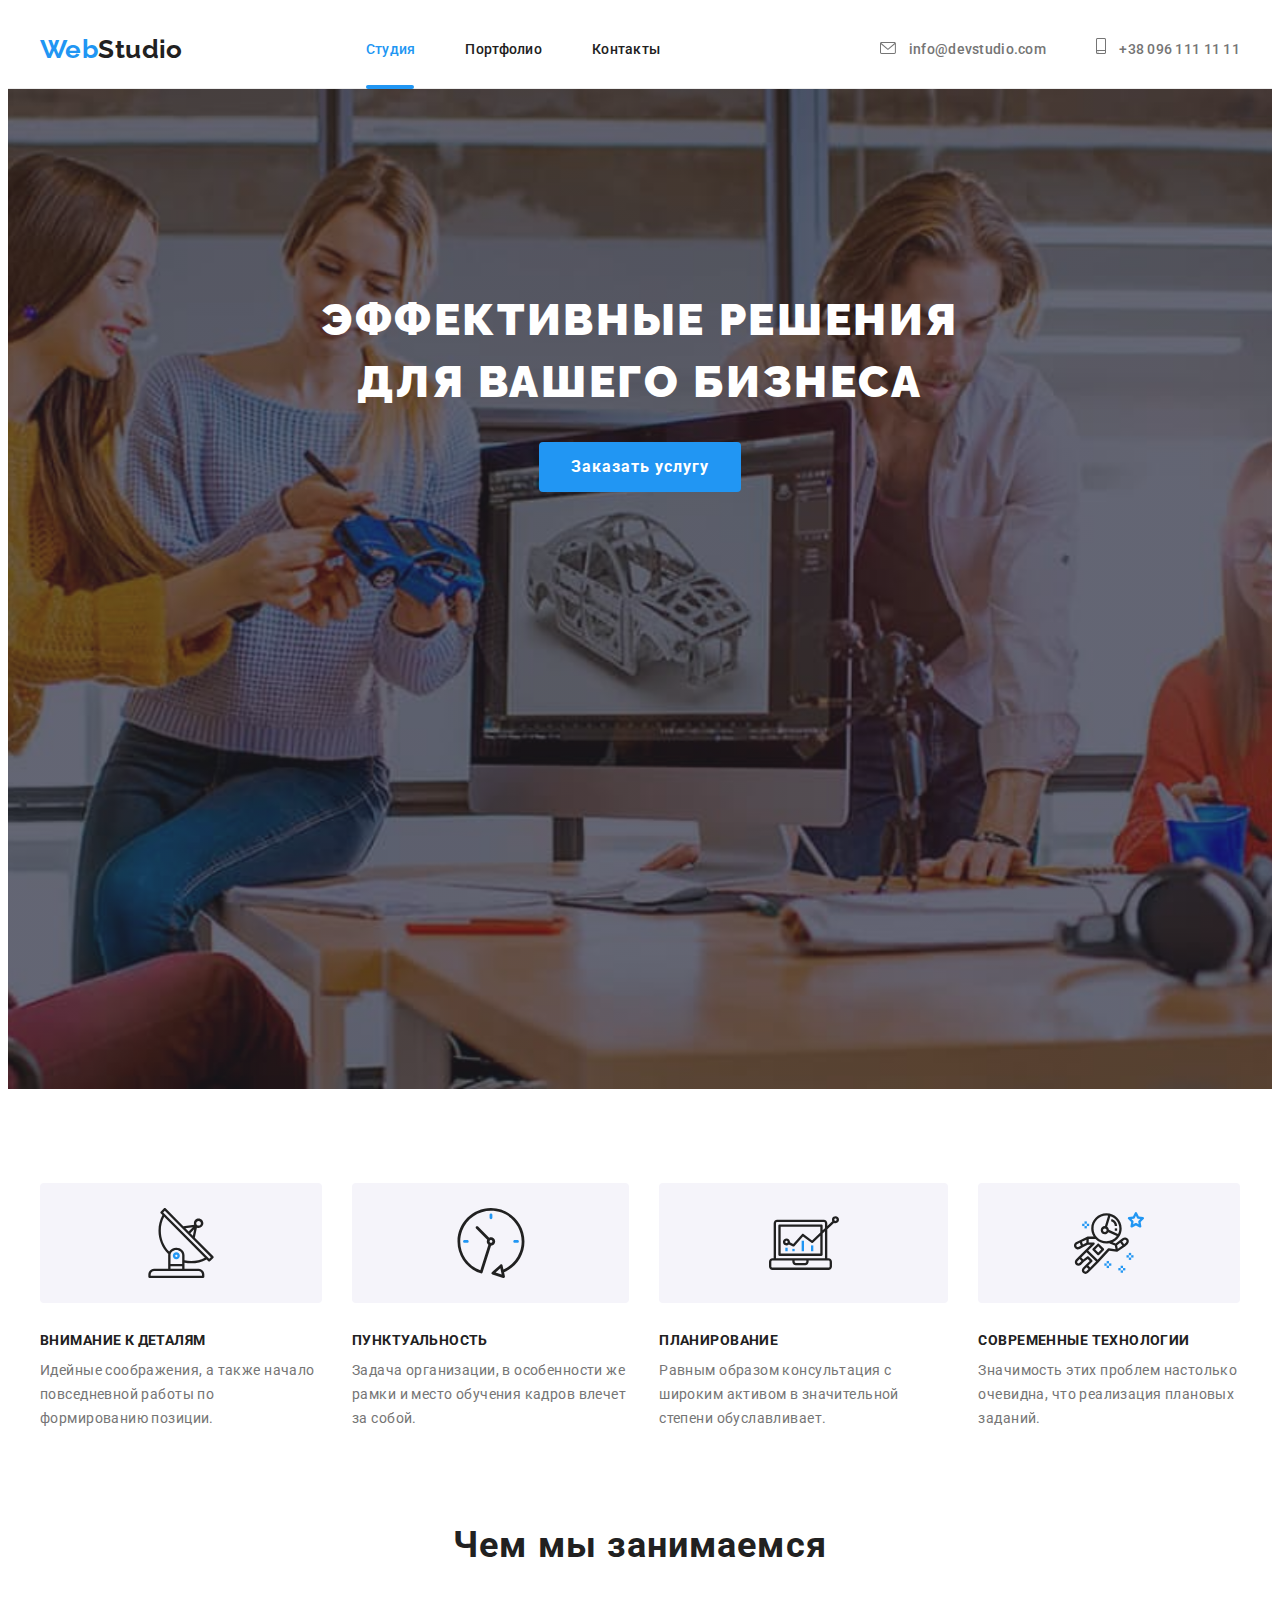
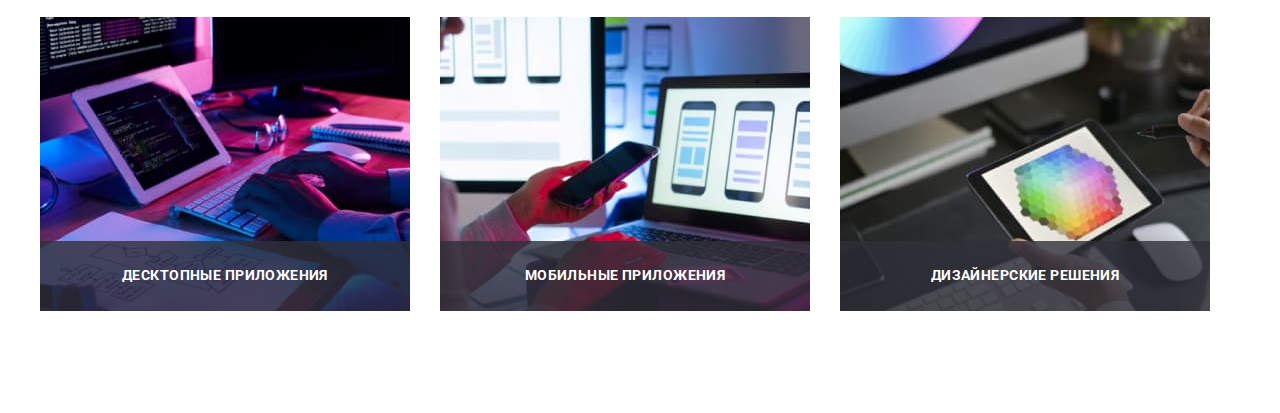
==== index.html @ 387ad1f0 "секция чем мы занимаемся" ====
<!DOCTYPE html>
<html lang="ru">
  <head>
    <meta charset="UTF-8" />
    <meta http-equiv="X-UA-Compatible" content="IE=edge" />
    <meta name="viewport" content="width=device-width, initial-scale=1.0" />
    <title>WebStudio|Веб-Студия</title>
    <link rel="preconnect" href="https://fonts.gstatic.com" />
    <link
      href="https://fonts.googleapis.com/css2?family=Raleway:wght@700&family=Roboto:wght@400;500;700;900&display=swap"
      rel="stylesheet"
    />
    <link
      rel="stylesheet"
      href="https://cdnjs.cloudflare.com/ajax/libs/modern-normalize/1.0.0/modern-normalize.min.css"
      integrity="sha512-ISS7cAi1PEhQ8jnbJpJZMd29NlhNj4AWYyLOSp2CE/CsHxTCu+r+t0D2yoJudVrd0/8fTVPUVDzY5Tvli75u/g=="
      crossorigin="anonymous"
    />
    <link rel="stylesheet" href="css/main.min.css" />
  </head>
  <body>
    <!--шапка страницы-->
    <header class="header-main">
      <!--меню навигации-->
      <div class="container header-main__container">
        <nav class="header-main__nav">
          <a class="logo" lang="en" href="index.html"
            ><span class="logo-web">Web</span>Studio</a
          >
          <ul class="website-nav-list header-main__nav-menu">
            <li class="website-nav-list__item">
              <a
                class="website-nav-list__link website-nav-list__link--current"
                href="index.html"
                >Студия</a
              >
            </li>
            <li class="website-nav-list__item">
              <a class="website-nav-list__link" href="portfolio.html"
                >Портфолио</a
              >
            </li>
            <li class="website-nav-list__item">
              <a class="website-nav-list__link" href="#address">Контакты</a>
            </li>
          </ul>
        </nav>
        <!-- Кнопка бургер -->
        <button
          type="button"
          class="header-main__mobile-menu-btn"
          data-menu-button
        >
          <svg width="40" height="40" class="header__mobile-menu-icon">
            <use href="./images/sprite.svg#icon-mobile-menu-icon"></use>
          </svg>
        </button>
        <ul class="contacts-nav-list">
          <li class="contacts-nav-list__item">
            <a class="contacts-nav-list__link" href="mailto:info@devstudio.com"
              ><svg class="contacts-nav-list__mail-icon" width="16" height="12">
                <use href="./images/sprite.svg#icon-mail"></use>
              </svg>
              info@devstudio.com</a
            >
          </li>
          <li class="contacts-nav-list__item">
            <a class="contacts-nav-list__link" href="tel:+380961111111">
              <svg class="contacts-nav-list__phone-icon" width="10" height="16">
                <use href="./images/sprite.svg#icon-smartphone"></use>
              </svg>
              +38 096 111 11 11</a
            >
          </li>
        </ul>
      </div>
      <!-- меню для мобилки -->
      <div class="mobile-menu" data-menu>
        <div class="container mobile-menu__container">
          <button class="mobile-menu__close-btn" data-menu-close>
            <svg class="" height="25" width="25">
              <use href="./images/sprite.svg#icon-close-black"></use>
            </svg>
          </button>
          <ul class="mobile-menu__nav">
            <li class="mobile-menu__nav-item">
              <a class="mobile-menu__nav-link" href="index.html">Студия</a>
            </li>
            <li class="mobile-menu__nav-item">
              <a class="mobile-menu__nav-link" href="portfolio.html"
                >Портфолио</a
              >
            </li>
            <li class="mobile-menu__nav-item">
              <a class="mobile-menu__nav-link" href="">Контакты</a>
            </li>
          </ul>
          <ul class="mobile-menu__contacts">
            <li class="mobile-menu__contacts-phone">
              <a
                class="mobile-menu__contacts-phone-link"
                href="tel:+380961111111"
              >
                +38 096 111 11 11</a
              >
            </li>
            <li class="mobile-menu__contacts-email">
              <a
                class="mobile-menu__contacts-email-link"
                href="mailto:info@devstudio.com"
              >
                info@devstudio.com</a
              >
            </li>
          </ul>
          <ul class="mobile-menu__network">
            <li class="mobile-menu__network-item">
              <a class="mobile-menu__network-link" href="">Instagram</a>
            </li>
            <li class="mobile-menu__network-item">
              <a class="mobile-menu__network-link" href="">Twitter</a>
            </li>
            <li class="mobile-menu__network-item">
              <a class="mobile-menu__network-link" href="">Facebook</a>
            </li>
            <li class="mobile-menu__network-item">
              <a class="mobile-menu__network-link" href="">LinkedIn</a>
            </li>
          </ul>
        </div>
      </div>
    </header>
    <!--Основной контент-->
    <main>
      <!--Контейнер для заказа-->
      <section class="section section-hero">
        <div class="container container-hero">
          <h1 class="section-hero__title">
            Эффективные решения для вашего бизнеса
          </h1>
          <button class="section-hero__button" type="button" data-modal-open>
            Заказать услугу
          </button>
        </div>
      </section>

      <!--Секция особенностей-->
      <section class="section">
        <div class="container">
          <ul class="feature-list">
            <li class="feature-list__item">
              <div class="feature-list__link">
                <svg class="feature-list__icon">
                  <use
                    class="feature-list__icon"
                    href="./images/sprite.svg#icon-antenna"
                  ></use>
                </svg>
              </div>
              <h3 class="feature-list__title">Внимание к деталям</h3>
              <p class="feature-list__text">
                Идейные соображения, а также начало повседневной работы по
                формированию позиции.
              </p>
            </li>
            <li class="feature-list__item">
              <div class="feature-list__link">
                <svg class="feature-list__icon">
                  <use
                    class="feature-list__icon"
                    href="./images/sprite.svg#icon-clock"
                  ></use>
                </svg>
              </div>
              <h3 class="feature-list__title">Пунктуальность</h3>
              <p class="feature-list__text">
                Задача организации, в особенности же рамки и место обучения
                кадров влечет за собой.
              </p>
            </li>
            <li class="feature-list__item">
              <div class="feature-list__link">
                <svg class="feature-list__icon">
                  <use
                    class="feature-list__icon"
                    href="./images/sprite.svg#icon-diagram"
                  ></use>
                </svg>
              </div>
              <h3 class="feature-list__title">Планирование</h3>
              <p class="feature-list__text">
                Равным образом консультация с широким активом в значительной
                степени обуславливает.
              </p>
            </li>
            <li class="feature-list__item">
              <div class="feature-list__link">
                <svg class="feature-list__icon">
                  <use
                    class="feature-list__icon"
                    href="./images/sprite.svg#icon-astronaut"
                  ></use>
                </svg>
              </div>
              <h3 class="feature-list__title">Современные технологии</h3>
              <p class="feature-list__text">
                Значимость этих проблем настолько очевидна, что реализация
                плановых заданий.
              </p>
            </li>
          </ul>
        </div>
      </section>
      <!--Секция чем мы занимаемся-->
      <section class="section we-make">
        <div class="container">
          <h2 class="we-make__title">Чем мы занимаемся</h2>
          <ul class="we-make__list">
            <li class="we-make__item">
              <picture>
                <source
                  srcset="
                    ./images/desktop/box.jpg    1x,
                    ./images/desktop/box@2x.jpg 2x
                  "
                  media="(min-width: 1200px)"
                />
                <source
                  srcset="
                    ./images/desktop/box.webp    1x,
                    ./images/desktop/box@2x.webp 2x
                  "
                  media="(min-width: 1200px)"
                />
                <img src="#" alt="фото верстка сайта" />
              </picture>
              <p class="we-make__text">Десктопные приложения</p>
            </li>
            <li class="we-make__item">
              <picture>
                <source
                  srcset="
                    ./images/desktop/box2.jpg    1x,
                    ./images/desktop/box2@2x.jpg 2x
                  "
                  media="(min-width: 1200px)"
                />
                <source
                  srcset="
                    ./images/desktop/box2.webp    1x,
                    ./images/desktop/box2@2x.webp 2x
                  "
                  media="(min-width: 1200px)"
                />
                <img src="#" alt="фото стилизация сайта" />
              </picture>
              <p class="we-make__text">Мобильные приложения</p>
            </li>
            <li class="we-make__item">
              <picture>
                <source
                  srcset="
                    ./images/desktop/box3.jpg    1x,
                    ./images/desktop/box3@2x.jpg 2x
                  "
                  media="(min-width: 1200px)"
                />
                <source
                  srcset="
                    ./images/desktop/box3.webp    1x,
                    ./images/desktop/box3@2x.webp 2x
                  "
                  media="(min-width: 1200px)"
                />
                <img src="#" alt="фото палитра цвета" />
              </picture>
              <p class="we-make__text">Дизайнерские решения</p>
            </li>
          </ul>
        </div>
      </section>
      <!--Наша команда-->
      <!-- <section class="section section-team">
        <div class="container">
          <h2 class="section-team__title">Наша команда</h2>
          <ul class="section-team__list">
            <li class="section-team__item">
              <img
                src="./images/img.jpg"
                alt="фото мужчины в очках"
                width="270"
              />
              <div class="section-team-card">
                <h3 class="section-team-card__title">Игорь Демьяненко</h3>
                <p class="section-team-card__profession" lang="en">
                  Product Designer
                </p>
                <ul class="section-team-card__social--list">
                  <li class="section-team-card__item">
                    <a href="" class="section-team-card__link">
                      <svg class="section-team-card__icon">
                        <use href="./images/sprite.svg#icon-instagram"></use>
                      </svg>
                    </a>
                  </li>
                  <li class="section-team-card__item">
                    <a href="" class="section-team-card__link">
                      <svg class="section-team-card__icon">
                        <use href="./images/sprite.svg#icon-twitter"></use>
                      </svg>
                    </a>
                  </li>
                  <li class="section-team-card__item">
                    <a href="" class="section-team-card__link">
                      <svg class="section-team-card__icon">
                        <use href="./images/sprite.svg#icon-facebook"></use>
                      </svg>
                    </a>
                  </li>
                  <li class="section-team-card__item">
                    <a href="" class="section-team-card__link">
                      <svg class="section-team-card__icon">
                        <use href="./images/sprite.svg#icon-linkedin"></use>
                      </svg>
                    </a>
                  </li>
                </ul>
              </div>
            </li>
            <li class="section-team__item">
              <img
                src="./images/img2.jpg"
                alt="фото женщины в очках"
                width="270"
              />
              <div class="section-team-card">
                <h3 class="section-team-card__title">Ольга Репина</h3>
                <p class="section-team-card__profession" lang="en">
                  Frontend Developer
                </p>
                <ul class="section-team-card__social--list">
                  <li class="section-team-card__item">
                    <a href="" class="section-team-card__link">
                      <svg class="section-team-card__icon">
                        <use href="./images/sprite.svg#icon-instagram"></use>
                      </svg>
                    </a>
                  </li>
                  <li class="section-team-card__item">
                    <a href="" class="section-team-card__link">
                      <svg class="section-team-card__icon">
                        <use href="./images/sprite.svg#icon-twitter"></use>
                      </svg>
                    </a>
                  </li>
                  <li class="section-team-card__item">
                    <a href="" class="section-team-card__link">
                      <svg class="section-team-card__icon">
                        <use href="./images/sprite.svg#icon-facebook"></use>
                      </svg>
                    </a>
                  </li>
                  <li class="section-team-card__item">
                    <a href="" class="section-team-card__link">
                      <svg class="section-team-card__icon">
                        <use href="./images/sprite.svg#icon-linkedin"></use>
                      </svg>
                    </a>
                  </li>
                </ul>
              </div>
            </li>
            <li class="section-team__item">
              <img src="./images/img3.jpg" alt="фото мужчины" width="270" />
              <div class="section-team-card">
                <h3 class="section-team-card__title">Николай Тарасов</h3>
                <p class="section-team-card__profession" lang="en">Marketing</p>
                <ul class="section-team-card__social--list">
                  <li class="section-team-card__item">
                    <a href="" class="section-team-card__link">
                      <svg class="section-team-card__icon">
                        <use href="./images/sprite.svg#icon-instagram"></use>
                      </svg>
                    </a>
                  </li>
                  <li class="section-team-card__item">
                    <a href="" class="section-team-card__link">
                      <svg class="section-team-card__icon">
                        <use href="./images/sprite.svg#icon-twitter"></use>
                      </svg>
                    </a>
                  </li>
                  <li class="section-team-card__item">
                    <a href="" class="section-team-card__link">
                      <svg class="section-team-card__icon">
                        <use href="./images/sprite.svg#icon-facebook"></use>
                      </svg>
                    </a>
                  </li>
                  <li class="section-team-card__item">
                    <a href="" class="section-team-card__link">
                      <svg class="section-team-card__icon">
                        <use href="./images/sprite.svg#icon-linkedin"></use>
                      </svg>
                    </a>
                  </li>
                </ul>
              </div>
            </li>
            <li class="section-team__item">
              <img
                src="./images/img4.jpg"
                alt="фото мужчина в очках"
                width="270"
              />
              <div class="section-team-card">
                <h3 class="section-team-card__title">Михаил Ермаков</h3>
                <p class="section-team-card__profession" lang="en">
                  UI Designer
                </p>
                <ul class="section-team-card__social--list">
                  <li class="section-team-card__item">
                    <a href="" class="section-team-card__link">
                      <svg class="section-team-card__icon">
                        <use href="./images/sprite.svg#icon-instagram"></use>
                      </svg>
                    </a>
                  </li>
                  <li class="section-team-card__item">
                    <a href="" class="section-team-card__link">
                      <svg class="section-team-card__icon">
                        <use href="./images/sprite.svg#icon-twitter"></use>
                      </svg>
                    </a>
                  </li>
                  <li class="section-team-card__item">
                    <a href="" class="section-team-card__link">
                      <svg class="section-team-card__icon">
                        <use href="./images/sprite.svg#icon-facebook"></use>
                      </svg>
                    </a>
                  </li>
                  <li class="section-team-card__item">
                    <a href="" class="section-team-card__link">
                      <svg class="section-team-card__icon">
                        <use href="./images/sprite.svg#icon-linkedin"></use>
                      </svg>
                    </a>
                  </li>
                </ul>
              </div>
            </li>
          </ul>
        </div>
      </section> -->
      <!--Постоянные-клиенты -->
      <!-- <section class="section section-client">
        <h2 class="section-client__title">Постоянные клиенты</h2>
        <ul class="section-client__list">
          <li class="section-client__company--item">
            <a href="" class="section-client__company--icon">
              <svg width="40" height="46">
                <use href="./images/sprite.svg#icon-company-yaco"></use>
              </svg>
            </a>
          </li>
          <li class="section-client__company--item">
            <a href="" class="section-client__company--icon">
              <svg width="40" height="52">
                <use href="./images/sprite.svg#icon-company-tagline-here"></use>
              </svg>
            </a>
          </li>
          <li class="section-client__company--item">
            <a href="" class="section-client__company--icon">
              <svg width="42" height="44">
                <use href="./images/sprite.svg#icon-company-company"></use>
              </svg>
            </a>
          </li>
          <li class="section-client__company--item">
            <a href="" class="section-client__company--icon">
              <svg width="84" height="40">
                <use
                  href="./images/sprite.svg#icon-company-foster-peters"
                ></use>
              </svg>
            </a>
          </li>
          <li class="section-client__company--item">
            <a href="" class="section-client__company--icon">
              <svg width="62" height="46">
                <use href="./images/sprite.svg#icon-company-brand"></use>
              </svg>
            </a>
          </li>
          <li class="section-client__company--item">
            <a href="" class="section-client__company--icon">
              <svg width="94" height="44">
                <use href="./images/sprite.svg#icon-company-tag-line"></use>
              </svg>
            </a>
          </li>
        </ul>
      </section> -->
    </main>
    <!--подвал страницы-->
    <!-- <footer class="footer">
      <div class="container footer-container"> -->
    <!-- Адрес и контакты -->
    <!-- <address class="footer-address" id="address">
          <a class="logo-white" lang="en" href="index.html"
            ><span class="logo-web">Web</span>Studio</a
          >
          <a
            class="footer-address__location"
            href="https://goo.gl/maps/ibRqbfUvFssrjPC37"
            target="_blank"
            rel="noreferrer noopener"
            >г. Киев, пр-т Леси Украинки, 26</a
          >
          <a class="footer-address__link" href="mailto:info@example.com"
            >info@example.com</a
          >
          <a class="footer-address__link" href="tel:+380991111111"
            >+38 099 111 11 11</a
          >
        </address>
        <div class="footer-social-container">
          <p class="footer-social-container__title">присоединяйтесь</p>
          <ul class="footer-social-container__list">
            <li class="footer-social-container__item">
              <a href="" class="footer-social-container__link">
                <svg class="footer-social-container__icon">
                  <use href="./images/sprite.svg#icon-instagram"></use>
                </svg>
              </a>
            </li>
            <li class="footer-social-container__item">
              <a href="" class="footer-social-container__link">
                <svg class="footer-social-container__icon">
                  <use href="./images/sprite.svg#icon-twitter"></use>
                </svg>
              </a>
            </li>
            <li class="footer-social-container__item">
              <a href="" class="footer-social-container__link">
                <svg class="footer-social-container__icon">
                  <use href="./images/sprite.svg#icon-facebook"></use>
                </svg>
              </a>
            </li>
            <li class="footer-social-container__item">
              <a href="" class="footer-social-container__link">
                <svg class="footer-social-container__icon">
                  <use href="./images/sprite.svg#icon-linkedin"></use>
                </svg>
              </a>
            </li>
          </ul>
        </div>
        <div class="footer-subscribe-container">
          <p class="footer-subscribe-container__title">
            Подпишитесь на рассылку
          </p>
          <div class="footer-subscribe-container__form--container">
            <form class="footer-subscribe-container__form">
              <input
                class="footer-subscribe-container__input"
                type="email"
                name="email"
                id="email"
                placeholder="E-mail"
              />
              <button
                class="footer-subscribe-container__button--subscribe"
                type="submit"
              >
                Подписаться<svg
                  class="footer-subscribe-container__icon--send"
                  width="24"
                  height="24"
                >
                  <use href="./images/sprite.svg#icon-send"></use>
                </svg>
              </button>
            </form>
          </div>
        </div>
      </div>
    </footer> -->
    <!-- ===============МОДАЛЬНОЕ ОКНО=============== -->
    <div class="backdrop is-hidden" data-modal>
      <div class="modal">
        <button class="modal__close--button" type="button" data-modal-close>
          <svg class="modal__icon--close">
            <use href="./images/sprite.svg#icon-close"></use>
          </svg>
        </button>
        <form action="#" class="modal__form">
          <p class="modal__head">Оставьте свои данные, мы вам перезвоним</p>
          <label class="modal__field"
            >Имя
            <span class="modal__wrapper">
              <input
                class="modal__input"
                type="text"
                name="name"
                minlength="2"
                title="Введите свое имя"
                required
              />
              <svg class="modal__icon" width="18" height="18">
                <use href="./images/sprite.svg#icon-person"></use>
              </svg>
            </span>
          </label>
          <label class="modal__field"
            >Телефон
            <span class="modal__wrapper">
              <input
                class="modal__input"
                type="tel"
                name="phone"
                minlength="9"
                title="Введите номер телефон в фортате +380111222333"
                required
              />
              <svg class="modal__icon" width="18" height="18">
                <use href="./images/sprite.svg#icon-phone"></use>
              </svg>
            </span>
          </label>
          <label class="modal__field"
            >Почта
            <span class="modal__wrapper">
              <input
                class="modal__input"
                type="email"
                name="email"
                title="Введите почтовый ящик"
                required
              />
              <svg class="modal__icon" width="18" height="18">
                <use href="./images/sprite.svg#icon-email"></use>
              </svg>
            </span>
          </label>
          <label class="modal__field"
            >Комментарий
            <textarea
              class="modal__comments"
              name="comments"
              placeholder="Введите текст"
              title="Тут можно ввести свой комментарий"
            ></textarea>
          </label>
          <input
            class="modal__checkbox visually-hidden {"
            type="checkbox"
            name="checkbox-policy"
            id="checkbox-policy"
            required
          />
          <label class="modal__checkbox--policy" for="checkbox-policy"
            >Соглашаюсь с рассылкой и принимаю
            <a class="modal__link" href="#">Условия договора</a>
          </label>
          <button class="modal__submit--button" type="submit">Отправить</button>
        </form>
      </div>
    </div>
    <script src="./js/modal.js"></script>
  </body>
</html>
---- css/main.min.css ----
:root{--title-text-color: #212121;--title-text-color-secondary: #ffffff;--primary-text-color: #757575;--accent-text-color: #2196f3;--icon-color: #afb1b8}h1,h2,h3,h4,h5,h6,p,ul{margin-top:0;margin-bottom:0;padding-left:0}ul{list-style:none}a{text-decoration:none;transition-property:color;transition-duration:250ms;transition-timing-function:cubic-bezier(0.4, 0, 0.2, 1)}a:focus,a:hover{color:var(--accent-color)}img{display:block;max-width:100%}address{font-style:normal}body{background-color:#ffffff;color:var(--primary-text-color);font-family:'Roboto', sans-serif;font-family:'Raleway', sans-serif;letter-spacing:0.03em;font-size:14px;line-height:1.7}.section{padding-top:60px;padding-bottom:60px}@media screen and (min-width: 1200px){.section{padding-top:94px;padding-bottom:94px}}.visually-hidden{position:absolute !important;clip:rect(1px 1px 1px 1px);clip:rect(1px, 1px, 1px, 1px);padding:0 !important;border:0 !important;height:1px !important;width:1px !important;overflow:hidden}.container{padding-left:15px;padding-right:15px}@media screen and (min-width: 480px){.container{width:480px;margin:auto}}@media screen and (min-width: 768px){.container{width:768px}}@media screen and (min-width: 1200px){.container{width:1200px}}.header-main{color:var(--title-text-color-secondary);border-bottom:1px solid #ececec}@media screen and (max-width: 767px){.header-main{padding-top:16px;padding-bottom:16px}.header-main__mobile-menu-btn{background-color:transparent;border:none;padding:0;line-height:0;transition-property:fill;transition-duration:250ms;transition-timing-function:cubic-bezier(0.4, 0, 0.2, 1)}.header-main__mobile-menu-btn:hover,.header-main__mobile-menu-btn:focus{fill:var(--accent-text-color)}.header-main__container{display:flex;align-items:center;justify-content:space-between}}@media screen and (min-width: 768px){.header-main{height:80px}.header-main__nav{display:flex;align-items:center;padding-top:26px;padding-bottom:26px;margin-right:84px}.header-main__nav-menu{margin-left:88px}.header-main__mobile-menu-btn{display:none}.header-main__container{display:flex;align-items:center;justify-content:space-between}}@media screen and (min-width: 1200px){.header-main{display:flex;height:80px;background-color:var(--title-text-color-secondary);border-bottom:1px solid #ececec}.header-main__nav{display:flex;align-items:center}.header-main__nav-menu{margin-left:93px}.header-main__mobile-menu-btn{display:none}.header-main_container{display:flex;align-items:center;justify-content:space-between}}.website-nav-list{display:flex;align-items:center}@media screen and (max-width: 767px){.website-nav-list{display:none}}.website-nav-list__item:not(:last-child){margin-right:50px}.website-nav-list__link{font-family:'Roboto', sans-serif;font-weight:500;font-size:14px;line-height:1.14;letter-spacing:0.02em;color:var(--title-text-color);position:relative;padding-top:32px;padding-bottom:32px;transition:color 250ms cubic-bezier(0.4, 0, 0.2, 1)}.website-nav-list__link:hover,.website-nav-list__link:focus{color:var(--accent-text-color)}.website-nav-list__link--current{font-family:'Roboto', sans-serif;font-weight:500;font-size:14px;line-height:1.14;letter-spacing:0.02em;color:var(--accent-text-color);position:relative;padding-top:32px;padding-bottom:32px}.website-nav-list__link--current::after{content:'';display:block;position:absolute;bottom:0;left:0;background-color:var(--accent-text-color);width:48px;height:4px;border:0;border-radius:2px}.website-nav-list__portfolio--link--current{font-family:'Roboto', sans-serif;font-weight:500;font-size:14px;line-height:1.14;letter-spacing:0.02em;color:var(--accent-text-color);position:relative;padding-top:32px;padding-bottom:32px}.website-nav-list__portfolio--link--current::after{content:'';display:block;position:absolute;bottom:0;left:0;background-color:var(--accent-text-color);width:78px;height:4px;border:0;border-radius:2px}.logo{color:var(--title-text-color);font-family:'Raleway', sans-serif;font-weight:700;font-size:24px;line-height:1.17;transition:color 250ms cubic-bezier(0.4, 0, 0.2, 1)}.logo:hover,.logo:focus{color:var(--accent-text-color)}.logo-web{color:var(--accent-text-color)}@media screen and (min-width: 1200px){.logo-web{color:var(--accent-text-color)}.logo{color:var(--title-text-color);font-family:'Raleway', sans-serif;font-weight:700;font-size:26px;line-height:1.19;margin-right:90px;transition:color 250ms cubic-bezier(0.4, 0, 0.2, 1)}.logo:hover,.logo:focus{color:var(--accent-text-color)}}.backdrop{position:fixed;top:0;left:0;width:100%;height:100%;background-color:rgba(0,0,0,0.2);z-index:100;transition:opacity 250ms cubic-bezier(0.4, 0, 0.2, 1),visibility 250ms cubic-bezier(0.4, 0, 0.2, 1)}.is-hidden{opacity:0;visibility:hidden;pointer-events:none}@media screen and (max-width: 767px){.contacts-nav-list{display:none}}@media screen and (min-width: 768px) and (max-width: 1199px){.contacts-nav-list{display:block;align-items:center}.contacts-nav-list__item:not(:last-child){margin-bottom:10px}.contacts-nav-list__link{font-family:'Roboto', sans-serif;font-weight:500;font-size:12px;letter-spacing:0.02em;color:var(--primary-text-color)}.contacts-nav-list__mail-icon{width:14px;height:10px;margin-right:8px}.contacts-nav-list__link:hover .contacts-nav-list__mail-icon,.contacts-nav-list__link:focus .contacts-nav-list__mail-icon{fill:var(--accent-color)}.contacts-nav-list__phone-icon{width:10px;height:14px;margin-right:8px}.contacts-nav-list__link:hover .contacts-nav-list__phone-icon,.contacts-nav-list__link:focus .contacts-nav-list__phone-icon{fill:var(--accent-color)}}@media screen and (min-width: 1200px){.contacts-nav-list{display:flex;align-items:center}.contacts-nav-list__item:last-child{margin-left:50px}.contacts-nav-list__link{font-family:'Roboto', sans-serif;font-weight:500;font-size:14px;line-height:1.14;letter-spacing:0.02em;color:var(--primary-text-color);transition:color 250ms cubic-bezier(0.4, 0, 0.2, 1)}.contacts-nav-list__link:hover,.contacts-nav-list__link:focus{color:var(--accent-text-color)}.contacts-nav-list__mail-icon{margin-right:10px;fill:currentColor;transition:fill 250ms cubic-bezier(0.4, 0, 0.2, 1)}.contacts-nav-list__mail-icon:hover,.contacts-nav-list__mail-icon:focus{fill:var(--accent-text-color)}.contacts-nav-list__phone-icon{margin-right:10px;fill:currentColor;transition:fill 250ms cubic-bezier(0.4, 0, 0.2, 1)}.contacts-nav-list__phone-icon:hover,.contacts-nav-list__phone-icon:focus{fill:var(--accent-text-color)}}.feature-list{font-size:14px;line-height:1.71}@media screen and (max-width: 767px){.feature-list__item:not(:last-child){margin-bottom:30px}.feature-list__title{text-align:center}}@media screen and (min-width: 768px) and (max-width: 1199px){.feature-list{display:flex;flex-wrap:wrap}.feature-list__item{margin-right:30px;margin-bottom:30px;max-width:354px}.feature-list__item:nth-child(2n){margin-right:0}.feature-list__item:nth-last-child(-n+2){margin-bottom:0}}@media screen and (min-width: 1200px){.feature-list{display:flex}.feature-list__item:not(:last-child){margin-right:30px}}.feature-list__title{font-family:'Roboto', sans-serif;font-weight:700;font-size:14px;line-height:1.14;letter-spacing:0.03em;text-transform:uppercase;color:var(--title-text-color);margin-top:0;margin-bottom:10px}.feature-list__text{font-family:'Roboto', sans-serif;font-weight:400;font-size:14px;line-height:1.71;letter-spacing:0.03em;color:var(--primary-text-color)}.feature-list__link{display:flex;align-items:center;justify-content:center;width:100%;height:120px;background:#f5f4fa;border-radius:4px;margin-bottom:30px}.feature-list__icon{width:70px;height:70px}.footer-address__location{font-family:'Roboto', sans-serif;font-weight:400;font-size:14px;line-height:1.71;letter-spacing:0.03em;color:var(--title-text-color-secondary);transition:color 250ms cubic-bezier(0.4, 0, 0.2, 1)}.footer-address__location:hover,.footer-address__location:focus{color:var(--accent-text-color)}.footer-address__link{font-family:'Roboto', sans-serif;font-weight:400;font-size:14px;line-height:1.71;letter-spacing:0.03em;color:rgba(255,255,255,0.6);display:block;margin-top:9px;margin-bottom:0px;transition:color 250ms cubic-bezier(0.4, 0, 0.2, 1)}.footer-address__link:hover,.footer-address__link:focus{color:var(--accent-text-color)}.logo-white{font-family:'Raleway', sans-serif;font-weight:700;font-size:26px;line-height:1.19;letter-spacing:0.03em;color:var(--title-text-color-secondary);display:block;margin-top:0px;margin-bottom:20px;transition:color 250ms cubic-bezier(0.4, 0, 0.2, 1)}.logo-white:hover,.logo-white:focus{color:var(--accent-text-color)}.footer-container{display:flex;align-items:baseline}.footer-social-container{margin-left:70px}.footer-social-container__title{font-family:Roboto;font-weight:700;font-size:14px;line-height:16px;letter-spacing:0.03em;text-transform:uppercase;color:#ffffff;margin-bottom:20px}.footer-social-container__list{display:flex;justify-content:space-between}.footer-social-container__item{margin-right:10px}.footer-social-container__item:last-child{margin-right:0}.footer-social-container__link{display:flex;align-items:center;justify-content:center;width:44px;height:44px;border-radius:50%;background-color:rgba(255,255,255,0.1);transition:background-color 250ms cubic-bezier(0.4, 0, 0.2, 1)}.footer-social-container__link:hover,.footer-social-container__link:focus{background-color:var(--accent-text-color)}.footer-social-container__link:hover:hover .social-icon,.footer-social-container__link:hover:focus .social-icon,.footer-social-container__link:focus:hover .social-icon,.footer-social-container__link:focus:focus .social-icon{fill:var(--title-text-color-secondary)}.footer-social-container__icon{width:20px;height:20px;fill:#ffffff;transition:fill 250ms cubic-bezier(0.4, 0, 0.2, 1)}.footer{background-color:#2f303a;padding-bottom:60px;padding-top:60px}.section-hero__button{font-family:'Roboto', sans-serif;font-weight:700;font-size:16px;line-height:1.87;display:inline-block;letter-spacing:0.06em;cursor:pointer;border-radius:4px;border:none;min-width:200px;padding:10px 32px;color:var(--title-text-color-secondary);background-color:var(--accent-text-color);transition:background-color 250ms cubic-bezier(0.4, 0, 0.2, 1)}.section-hero__button:hover,.section-hero__button:focus{background-color:#188ce8;box-shadow:0px 4px 4px rgba(0,0,0,0.15)}.section-hero{padding-top:118px;padding-bottom:118px;margin-left:auto;margin-right:auto;background-image:linear-gradient(to right, rgba(47,48,58,0.4), rgba(47,48,58,0.4)),url(../images/mobile/imghero.jpg);background-size:cover;background-position:center;background-color:#2f303a}.container-hero{display:flex;flex-direction:column;align-items:center}.section-hero__title{font-weight:900;font-size:26px;line-height:1.6;letter-spacing:0.06em;color:var(--title-text-color-secondary);margin-bottom:30px;max-width:360px;text-align:center;text-transform:uppercase}@media (min-device-pixel-ratio: 2) and (max-width: 767px), (min-resolution: 192dpi) and (max-width: 767px), (min-resolution: 2dppx) and (max-width: 767px){.section-hero{background-image:linear-gradient(to right, rgba(47,48,58,0.4), rgba(47,48,58,0.4)),url(../images/mobile/imghero@2x.jpg)}}@media screen and (min-width: 768px){.section-hero{background-image:linear-gradient(to right, rgba(47,48,58,0.4), rgba(47,48,58,0.4)),url(../images/tablet/imghero.jpg)}}@media (min-device-pixel-ratio: 2) and (max-width: 1199px), (min-resolution: 192dpi) and (max-width: 1199px), (min-resolution: 2dppx) and (max-width: 1199px){.section-hero{background-image:linear-gradient(to right, rgba(47,48,58,0.4), rgba(47,48,58,0.4)),url(../images/tablet/imghero@2x.jpg)}}@media screen and (min-width: 1200px){.section-hero{padding-top:200px;padding-bottom:200px;min-height:600px;max-width:1600px;background-image:linear-gradient(to right, rgba(47,48,58,0.4), rgba(47,48,58,0.4)),url(../images/desktop/imghero.jpg)}.section-hero__title{font-size:44px;line-height:1.4;max-width:696px}}@media (min-device-pixel-ratio: 2) and (min-width: 1200px), (min-resolution: 192dpi) and (min-width: 1200px), (min-resolution: 2dppx) and (min-width: 1200px){.section-hero{background-image:linear-gradient(to right, rgba(47,48,58,0.4), rgba(47,48,58,0.4)),url(../images/desktop/imghero@2x.jpg)}}.modal{position:absolute;top:50%;left:50%;transform:translate(-50%, -50%);width:528px;height:581px;padding:40px;background-color:var(--title-text-color-secondary);box-shadow:0px 1px 3px rgba(0,0,0,0.12),0px 1px 1px rgba(0,0,0,0.14),0px 2px 1px rgba(0,0,0,0.2);border-radius:4px}.modal__close--button{position:absolute;align-items:center;top:8px;right:8px;cursor:pointer;border:1px solid rgba(0,0,0,0.1);background-color:var(--title-text-color-secondary);width:30px;height:30px;border-radius:50%;padding:5px 5px 5px 5px}.modal__icon--close{width:18px;height:18px;fill:var(--title-text-color);transition:fill 250ms cubic-bezier(0.4, 0, 0.2, 1)}.modal__close--button:hover .modal__icon--close,.modal__close--button:focus .modal__icon--close{fill:var(--accent-text-color)}.modal__form{display:flex;flex-direction:column}.modal__input{width:100%;height:40px;border:1px solid rgba(33,33,33,0.2);border-radius:4px;padding-left:42px;font-size:12px;line-height:1.16;letter-spacing:0.01em;color:var(--title-text-color);background-color:var(--title-text-color-secondary);transition:border-color var(--accent-text-color)}.modal__input:focus{border-color:var(--accent-text-color);outline:none}.modal__head{font-family:'Roboto', sans-serif;font-weight:700;font-size:20px;line-height:1.15;text-align:center;letter-spacing:0.03em;color:#212121;margin-bottom:12px}.modal__field{font-family:'Roboto', sans-serif;font-weight:400;font-size:12px;line-height:1.16;letter-spacing:0.01em;color:var(--primary-text-color);margin-bottom:10px}.modal__wrapper{position:relative;display:block;margin-top:4px}.modal__icon{position:absolute;top:50%;left:15px;transform:translateY(-50%);fill:var(--title-text-color);transition:fill 250ms cubic-bezier(0.4, 0, 0.2, 1)}.modal__input:focus+.modal__icon{fill:var(--accent-text-color)}.modal__comments{width:100%;height:120px;resize:none;padding:12px 16px;margin-top:4px;border:1px solid rgba(33,33,33,0.2);border-radius:4px;transition:border-color 250ms cubic-bezier(0.4, 0, 0.2, 1)}.modal__comments:focus{border-color:var(--accent-text-color);outline:none}.modal__comments::placeholder{font-family:'Roboto', sans-serif;font-weight:400;font-size:14px;line-height:1.14;letter-spacing:0.01em;color:rgba(117,117,117,0.5)}.modal__checkbox--policy{margin:auto;margin-top:10px;font-family:'Roboto', sans-serif;font-weight:400;font-size:14px;line-height:1.71;letter-spacing:0.03em;color:var(--primary-text-color)}.modal__checkbox--policy::before{content:'';display:inline-block;vertical-align:middle;width:16px;height:15px;outline:1px solid var(--title-text-color);cursor:pointer;margin-right:9px;border-radius:2px;transition:outline 250ms cubic-bezier(0.4, 0, 0.2, 1)}.modal__checkbox:checked+.modal__checkbox--policy::before{background-image:url(../images/icon-check.svg);outline-color:var(--title-text-color-secondary)}.modal__checkbox:focus+.modal__checkbox--policy::before{outline:1px solid var(--accent-text-color)}.modal__link{text-decoration:underline;color:var(--accent-text-color);transition:outline 250ms cubic-bezier(0.4, 0, 0.2, 1)}.modal__link:focus{outline:1px solid var(--accent-text-color)}.modal__submit--button{font-family:'Roboto', sans-serif;font-weight:700;font-size:16px;line-height:1.87;align-self:center;margin-top:30px;width:200px;height:50px;letter-spacing:0.06em;cursor:pointer;border-radius:4px;border-color:transparent;color:var(--title-text-color-secondary);background-color:var(--accent-text-color);transition:background-color 250ms cubic-bezier(0.4, 0, 0.2, 1),outline 250ms cubic-bezier(0.4, 0, 0.2, 1)}.modal__submit--button:hover,.modal__submit--button:focus{background-color:#188ce8;outline:1px solid var(--accent-text-color)}.button-filter-list{display:flex;justify-content:center;margin-bottom:50px;color:var(--title-text-color)}.button-filter-list__item:not(:last-child){margin-right:8px}.button-filter-list__button{font-family:'Roboto', sans-serif;font-weight:500;font-size:16px;line-height:1.62;text-align:center;letter-spacing:0.03em;cursor:pointer;color:var(--title-text-color);background-color:#f5f4fa;display:inline-block;border-radius:4px;border:none;padding:6px 22px;transition:background-color 250ms cubic-bezier(0.4, 0, 0.2, 1),color 250ms cubic-bezier(0.4, 0, 0.2, 1),box-shadow 250ms cubic-bezier(0.4, 0, 0.2, 1)}.button-filter-list__button:hover,.button-filter-list__button:focus{color:var(--title-text-color-secondary);background-color:var(--accent-text-color);box-shadow:0px 3px 1px rgba(0,0,0,0.1),0px 1px 2px rgba(0,0,0,0.08),0px 2px 2px rgba(0,0,0,0.12)}.button-filter-list__button--current{font-family:'Roboto', sans-serif;font-weight:500;font-size:16px;line-height:1.62;text-align:center;letter-spacing:0.03em;cursor:pointer;background:#f5f4fa;display:inline-block;border-radius:4px;border:none;padding:6px 22px;color:var(--title-text-color-secondary);background-color:var(--accent-text-color);box-shadow:0px 3px 1px rgba(0,0,0,0.1),0px 1px 2px rgba(0,0,0,0.08),0px 2px 2px rgba(0,0,0,0.12)}.project-list{display:flex;flex-wrap:wrap;margin-left:-30px;margin-top:-30px}.project-list__item{flex-basis:calc((100% - 90px) / 3);margin-left:30px;margin-top:30px}.project-list__link{background-color:#ffffff;display:block;transition:box-shadow 250ms cubic-bezier(0.4, 0, 0.2, 1)}.project-list__link:hover,.project-list__link:focus{box-shadow:0px 1px 1px rgba(0,0,0,0.12),0px 4px 4px rgba(0,0,0,0.06),1px 4px 6px rgba(0,0,0,0.16)}.project-list__overlay{position:relative;overflow:hidden}.project-list__title{position:absolute;top:0;left:0;width:100%;height:100%;padding:63px 24px;background-color:rgba(33,150,243,0.9);color:var(--title-text-color-secondary);font-family:'Roboto', sans-serif;font-weight:400;font-size:18px;line-height:1.55;letter-spacing:0.03em;overflow:auto;transform:translateY(100%);transition:transform 250ms cubic-bezier(0.4, 0, 0.2, 1)}.project-list__link:hover .project-list__title,.project-list__link:focus .project-list__title{transform:translateY(0%)}.project-list__content{padding:20px 24px;border-bottom:1px solid #eeeeee;border-left:1px solid #eeeeee;border-right:1px solid #eeeeee}.project-list__headline{font-family:'Roboto', sans-serif;font-weight:700;font-size:18px;line-height:2;letter-spacing:0.06em;color:var(--title-text-color)}.project-list__tagline{margin-top:4px;font-family:'Roboto', sans-serif;font-weight:400;font-size:16px;line-height:1.87;letter-spacing:0.03em;color:var(--primary-text-color)}.section-client__title{font-family:'Roboto', sans-serif;font-weight:700;font-size:36px;line-height:1.16;text-align:center;letter-spacing:0.03em;color:var(--title-text-color);margin-top:0px;margin-bottom:50px}.section-client__list{display:flex;justify-content:center}.section-client__company--item{margin-right:30px}.section-client__company--item:last-child{margin-right:0}.section-client__company--icon{display:flex;align-items:center;justify-content:center;width:170px;height:92px;border:1px solid var(--icon-color);border-radius:4px;fill:var(--icon-color);transition:fill 250ms cubic-bezier(0.4, 0, 0.2, 1),border 250ms cubic-bezier(0.4, 0, 0.2, 1)}.section-client__company--icon:hover,.section-client__company--icon:focus{fill:var(--accent-text-color);border:1px solid var(--accent-text-color)}.section-team-card{padding-top:30px;padding-bottom:30px;padding-left:32px;padding-right:32px}.section-team-card__title{font-family:'Roboto', sans-serif;font-weight:500;font-size:16px;line-height:1.18;text-align:center;letter-spacing:0.03em;color:var(--title-text-color);margin-top:0;margin-bottom:0}.section-team-card__profession{font-family:'Roboto', sans-serif;font-weight:400;font-size:16px;line-height:1.18;text-align:center;letter-spacing:0.03em;color:var(--primary-text-color);margin-top:10px;margin-bottom:16px}.section-team-card__social--list{display:flex;justify-content:space-between}.section-team-card__link{display:flex;align-items:center;justify-content:center;width:44px;height:44px;border-radius:50%;background:#ffffff;transition:backgraund 250ms cubic-bezier(0.4, 0, 0.2, 1)}.section-team-card__link:hover,.section-team-card__link:focus{background:var(--accent-text-color)}.section-team-card__icon{width:20px;height:20px;fill:var(--icon-color);transition:fill 250ms cubic-bezier(0.4, 0, 0.2, 1)}.section-team-card__link:hover .section-team-card__icon,.section-team-card__link :focus .section-team-card__icon{fill:var(--title-text-color-secondary)}.section-team{background-color:#f5f4fa}.section-team__title{font-family:'Roboto', sans-serif;font-weight:700;font-size:36px;line-height:1.16;text-align:center;letter-spacing:0.03em;color:var(--title-text-color);margin-top:0px;margin-bottom:50px}.section-team__list{display:flex}.section-team__item{box-shadow:0px 1px 3px rgba(0,0,0,0.12),0px 1px 1px rgba(0,0,0,0.14),0px 2px 1px rgba(0,0,0,0.2);border-radius:0px 0px 4px 4px;background-color:#ffffff}.section-team__item:not(:last-child){margin-right:30px}.footer-subscribe-container{margin-left:93px}.footer-subscribe-container__title{font-family:Roboto;font-weight:700;font-size:14px;line-height:16px;letter-spacing:0.03em;text-transform:uppercase;color:#ffffff;margin-bottom:20px}.footer-subscribe-container__input{width:358px;height:50px;border:1px solid rgba(255,255,255,0.3);border-radius:4px;color:rgba(255,255,255,0.6);font-size:16px;line-height:1.25;background-color:rgba(33,150,243,0);padding-left:16px;margin-right:12px;box-shadow:0px 4px 4px 0px rgba(0,0,0,0.15)}.footer-subscribe-container__input:hover,.footer-subscribe-container__input:focus{outline:none}.footer-subscribe-container__button--subscribe{display:inline-flex;align-items:center;justify-content:center;width:200px;height:50px;background-color:var(--accent-text-color);color:var(--title-text-color-secondary);text-align:center;font-family:Roboto;font-size:16px;font-weight:700;line-height:1.87;letter-spacing:0.06em;border:0;border-radius:4px;box-shadow:0px 4px 4px 0px rgba(0,0,0,0.15);cursor:pointer;transition:background-color 250ms cubic-bezier(0.4, 0, 0.2, 1)}.footer-subscribe-container__button--subscribe:hover,.footer-subscribe-container__button--subscribe:focus{background-color:#188ce8}.footer-subscribe-container__icon--send{fill:var(--title-text-color-secondary);margin-left:10px}@media screen and (max-width: 1199px){.we-make{display:none}}.we-make{padding-top:0px}.we-make__title{font-family:'Roboto', sans-serif;font-weight:700;font-size:36px;line-height:1.16;text-align:center;letter-spacing:0.03em;color:var(--title-text-color);margin-top:0px;margin-bottom:50px}.we-make__list{display:flex}.we-make__item{position:relative}.we-make__item:not(:last-child){margin-right:30px}.we-make__text{position:absolute;bottom:0;display:flex;align-items:center;justify-content:center;width:370px;height:70px;font-family:'Roboto', sans-serif;font-weight:700;font-size:14px;line-height:1.14;text-align:center;letter-spacing:0.03em;text-transform:uppercase;color:var(--title-text-color-secondary);background-color:rgba(47,48,58,0.8)}.visually-hidden-portfolio{position:absolute;width:1px;height:1px;margin:-1px;border:none;padding:0;white-space:nowrap;clip-path:inset(100%);clip:rect(0 0 0 0);overflow:hidden}@media screen and (max-width: 767px){.mobile-menu{position:fixed;top:0;left:0;width:100vw;height:100vh;overflow:auto;background-color:var(--title-text-color-secondary);opacity:0;visibility:hidden;pointer-events:none;z-index:20;transition:opacity, visibility;transition-duration:250ms;transition-timing-function:cubic-bezier(0.4, 0, 0.2, 1)}.mobile-menu.is-open{opacity:1;visibility:visible;pointer-events:auto}.mobile-menu__container{position:relative;padding-left:40px;padding-top:48px;padding-bottom:48px}.mobile-menu__close-btn{position:absolute;top:10px;right:15px;width:40px;height:40px;background-color:transparent;border:none;transition-property:color;transition-duration:250ms;transition-timing-function:cubic-bezier(0.4, 0, 0.2, 1)}.mobile-menu__close-btn:hover,.mobile-menu__close-btn:focus{color:var(--accent-text-color)}.mobile-menu__nav{margin-bottom:302px}.mobile-menu__nav-item{font-weight:500;font-size:40px;letter-spacing:0.02em}.mobile-menu__nav-item:not(:last-child){margin-bottom:32px}.mobile-menu__nav-link{color:var(--title-text-color)}.mobile-menu__contacts{margin-bottom:64px}.mobile-menu__contacts-phone{margin-bottom:32px;font-weight:500;font-size:34px;letter-spacing:0.02em}.mobile-menu__contacts-phone-link{color:var(--accent-text-color)}.mobile-menu__contacts-email{font-weight:500;font-size:24px;letter-spacing:0.02em}.mobile-menu__contacts-email-link{color:var(--primary-text-color)}.mobile-menu__network{display:flex}.mobile-menu__network-item{font-weight:500;font-size:18px;line-height:1.2;letter-spacing:0.02em}.mobile-menu__network-item:not(:last-child){margin-right:20px}.mobile-menu__network-link{color:var(--accent-text-color)}}@media screen and (min-width: 768px){.mobile-menu{display:none}}
/*# sourceMappingURL=main.min.css.map */
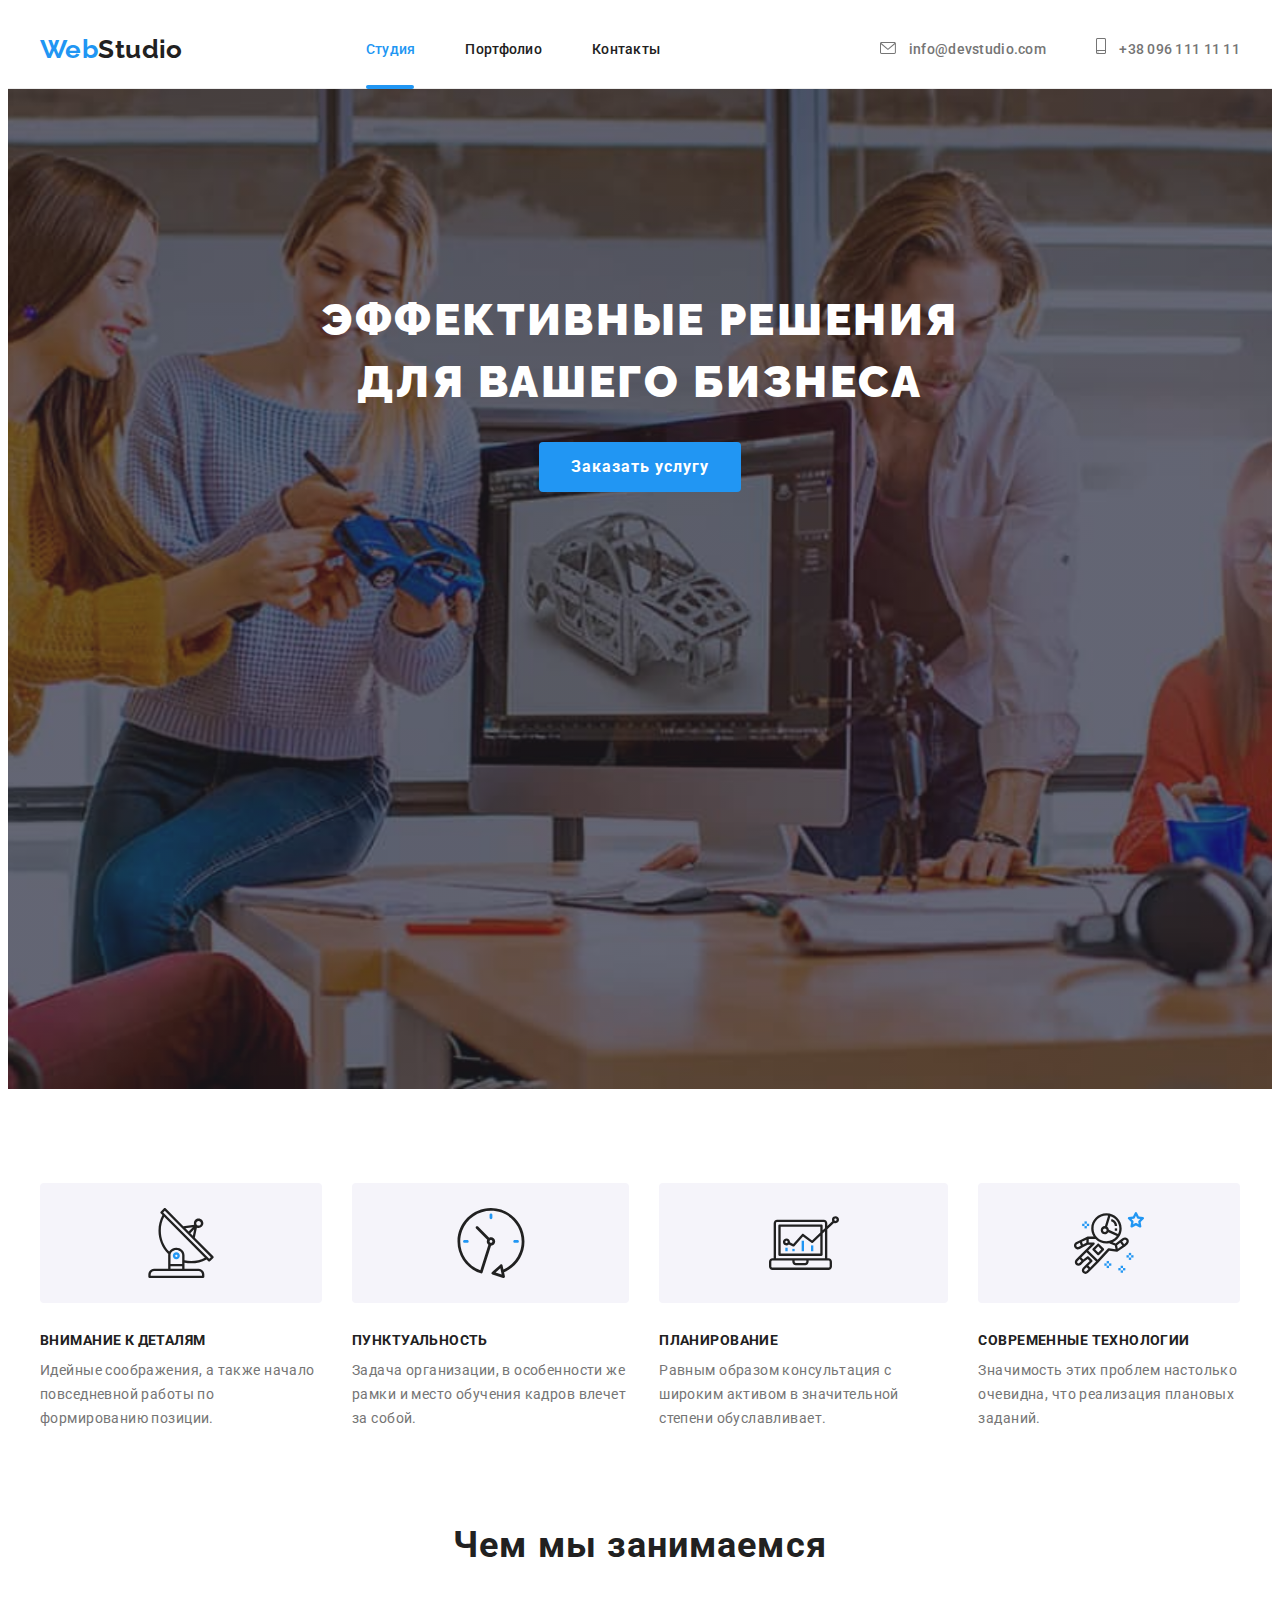
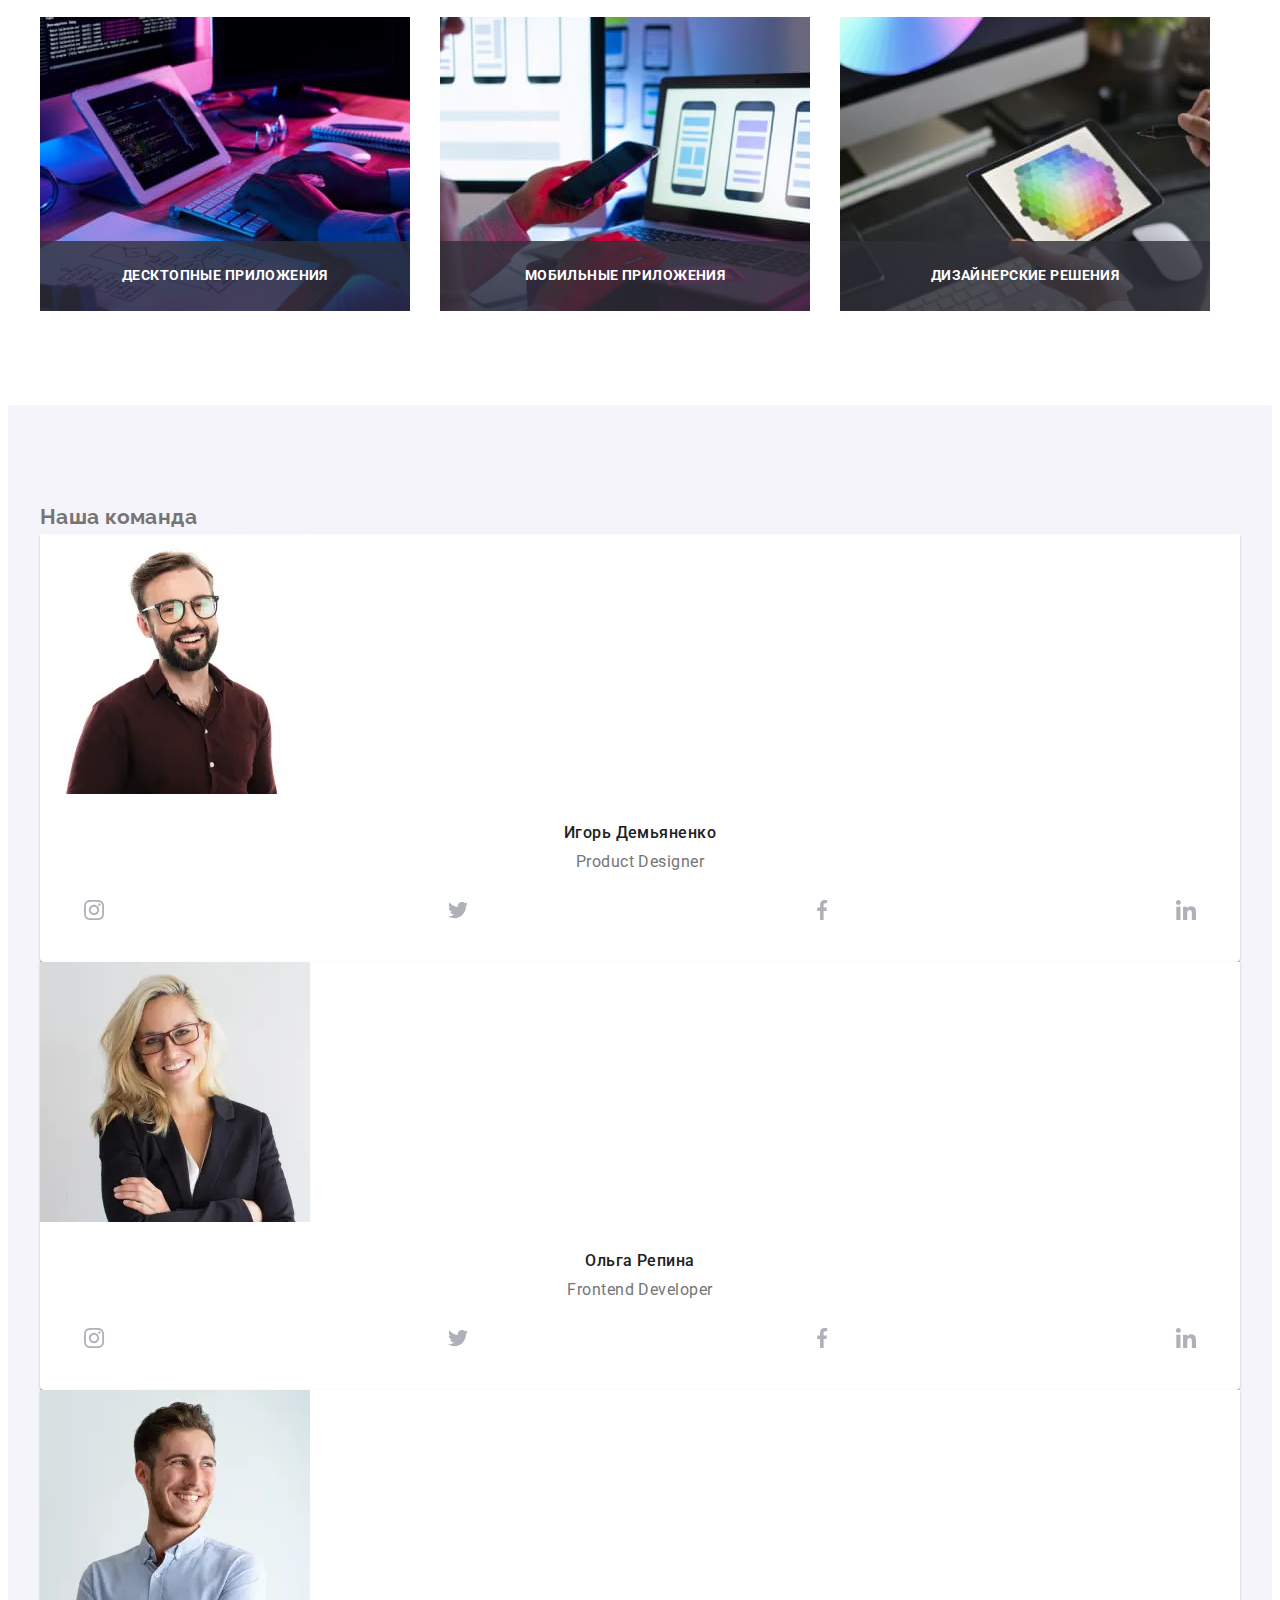
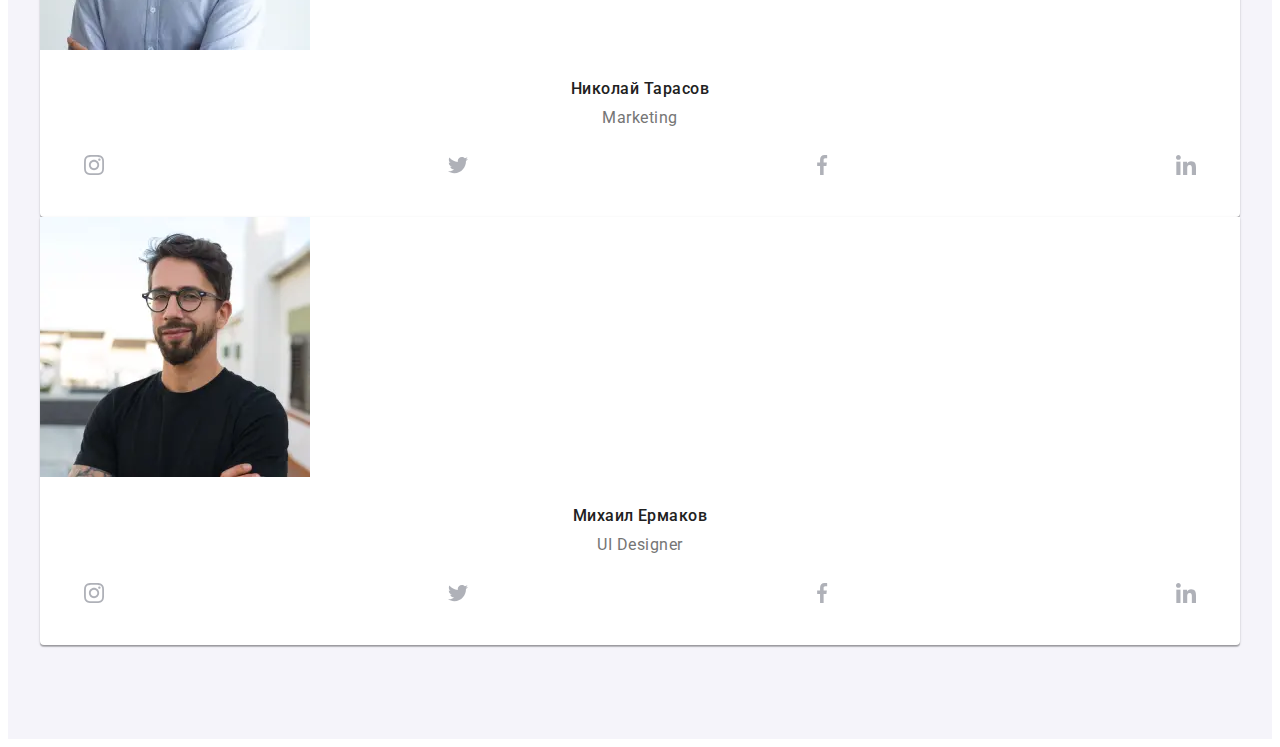
==== commit aec9745a: "моб - меню" ====
--- a/index.html
+++ b/index.html
@@ -275,6 +275,378 @@
                 <img src="#" alt="фото палитра цвета" />
               </picture>
               <p class="we-make__text">Дизайнерские решения</p>
+            </li>
+          </ul>
+        </div>
+      </section>
+      <!--Наша команда-->
+      <section class="section section-team">
+        <div class="container">
+          <h2 class="section-team__title">Наша команда</h2>
+          <ul class="section-team__list">
+            <li class="section-team__item">
+              <picture>
+                <source
+                  srcset="
+                    ./images/desktop/img.webp    1x,
+                    ./images/desktop/img@2x.webp 2x
+                  "
+                  media="(min-width: 1200px)"
+                  type="image/webp"
+                />
+                <source
+                  srcset="
+                    ./images/desktop/img.jpg    1x,
+                    ./images/desktop/img@2x.jpg 2x
+                  "
+                  media="(min-width: 1200px)"
+                />
+                <source
+                  srcset="
+                    ./images/tablet/img.webp    1x,
+                    ./images/tablet/img@2x.webp 2x
+                  "
+                  media="(min-width: 768px)"
+                  type="image/webp"
+                />
+                <source
+                  srcset="
+                    ./images/tablet/img.jpg    1x,
+                    ./images/tablet/img@2x.jpg 2x
+                  "
+                  media="(min-width: 768px)"
+                />
+                <source
+                  srcset="
+                    ./images/mobile/img.webp    1x,
+                    ./images/mobile/img@2x.webp 2x
+                  "
+                  media="(max-width: 767px)"
+                  type="image/webp"
+                />
+                <source
+                  srcset="
+                    ./images/mobile/img.jpg    1x,
+                    ./images/mobile/img@2x.jpg 2x
+                  "
+                  media="(max-width: 767px)"
+                />
+                <img src="./images/mobile/img.jpg" alt="фото мужчины в очках" />
+              </picture>
+              <!-- <img
+                src="./images/img.jpg"
+                alt="фото мужчины в очках"
+                width="270"
+              /> -->
+              <div class="section-team-card">
+                <h3 class="section-team-card__title">Игорь Демьяненко</h3>
+                <p class="section-team-card__profession" lang="en">
+                  Product Designer
+                </p>
+                <ul class="section-team-card__social--list">
+                  <li class="section-team-card__item">
+                    <a href="" class="section-team-card__link">
+                      <svg class="section-team-card__icon">
+                        <use href="./images/sprite.svg#icon-instagram"></use>
+                      </svg>
+                    </a>
+                  </li>
+                  <li class="section-team-card__item">
+                    <a href="" class="section-team-card__link">
+                      <svg class="section-team-card__icon">
+                        <use href="./images/sprite.svg#icon-twitter"></use>
+                      </svg>
+                    </a>
+                  </li>
+                  <li class="section-team-card__item">
+                    <a href="" class="section-team-card__link">
+                      <svg class="section-team-card__icon">
+                        <use href="./images/sprite.svg#icon-facebook"></use>
+                      </svg>
+                    </a>
+                  </li>
+                  <li class="section-team-card__item">
+                    <a href="" class="section-team-card__link">
+                      <svg class="section-team-card__icon">
+                        <use href="./images/sprite.svg#icon-linkedin"></use>
+                      </svg>
+                    </a>
+                  </li>
+                </ul>
+              </div>
+            </li>
+            <li class="section-team__item">
+              <picture>
+                <source
+                  srcset="
+                    ./images/desktop/img2.webp    1x,
+                    ./images/desktop/img2@2x.webp 2x
+                  "
+                  media="(min-width: 1200px)"
+                  type="image/webp"
+                />
+                <source
+                  srcset="
+                    ./images/desktop/img2.jpg    1x,
+                    ./images/desktop/img2@2x.jpg 2x
+                  "
+                  media="(min-width: 1200px)"
+                />
+                <source
+                  srcset="
+                    ./images/tablet/img2.webp    1x,
+                    ./images/tablet/img2@2x.webp 2x
+                  "
+                  media="(min-width: 768px)"
+                  type="image/webp"
+                />
+                <source
+                  srcset="
+                    ./images/tablet/img2.jpg    1x,
+                    ./images/tablet/img2@2x.jpg 2x
+                  "
+                  media="(min-width: 768px)"
+                />
+                <source
+                  srcset="
+                    ./images/mobile/img2.webp    1x,
+                    ./images/mobile/img2@2x.webp 2x
+                  "
+                  media="max-width: 767px)"
+                  type="image/webp"
+                />
+                <source
+                  srcset="
+                    ./images/mobile/img2.jpg    1x,
+                    ./images/mobile/img2@2x.jpg 2x
+                  "
+                  media="(max-width: 767px)"
+                />
+                <img
+                  src="./images/mobile/img2.jpg"
+                  alt="фото женщины в очках"
+                />
+              </picture>
+              <!-- <img
+                src="./images/img2.jpg"
+                alt="фото женщины в очках"
+                width="270"
+              /> -->
+              <div class="section-team-card">
+                <h3 class="section-team-card__title">Ольга Репина</h3>
+                <p class="section-team-card__profession" lang="en">
+                  Frontend Developer
+                </p>
+                <ul class="section-team-card__social--list">
+                  <li class="section-team-card__item">
+                    <a href="" class="section-team-card__link">
+                      <svg class="section-team-card__icon">
+                        <use href="./images/sprite.svg#icon-instagram"></use>
+                      </svg>
+                    </a>
+                  </li>
+                  <li class="section-team-card__item">
+                    <a href="" class="section-team-card__link">
+                      <svg class="section-team-card__icon">
+                        <use href="./images/sprite.svg#icon-twitter"></use>
+                      </svg>
+                    </a>
+                  </li>
+                  <li class="section-team-card__item">
+                    <a href="" class="section-team-card__link">
+                      <svg class="section-team-card__icon">
+                        <use href="./images/sprite.svg#icon-facebook"></use>
+                      </svg>
+                    </a>
+                  </li>
+                  <li class="section-team-card__item">
+                    <a href="" class="section-team-card__link">
+                      <svg class="section-team-card__icon">
+                        <use href="./images/sprite.svg#icon-linkedin"></use>
+                      </svg>
+                    </a>
+                  </li>
+                </ul>
+              </div>
+            </li>
+            <li class="section-team__item">
+              <picture>
+                <source
+                  srcset="
+                    ./images/desktop/img3.webp    1x,
+                    ./images/desktop/img3@2x.webp 2x
+                  "
+                  media="(min-width: 1200px)"
+                  type="image/webp"
+                />
+                <source
+                  srcset="
+                    ./images/desktop/img3.jpg    1x,
+                    ./images/desktop/img3@2x.jpg 2x
+                  "
+                  media="(min-width: 1200px)"
+                />
+                <source
+                  srcset="
+                    ./images/tablet/img3.webp    1x,
+                    ./images/tablet/img3@2x.webp 2x
+                  "
+                  media="(min-width: 768px)"
+                  type="image/webp"
+                />
+                <source
+                  srcset="
+                    ./images/tablet/img3.jpg    1x,
+                    ./images/tablet/img3@2x.jpg 2x
+                  "
+                  media="(min-width: 768px)"
+                />
+                <source
+                  srcset="
+                    ./images/mobile/img3.webp    1x,
+                    ./images/mobile/img3@2x.webp 2x
+                  "
+                  media="(max-width: 767px)"
+                  type="image/webp"
+                />
+                <source
+                  srcset="
+                    ./images/mobile/img3.jpg    1x,
+                    ./images/mobile/img3@2x.jpg 2x
+                  "
+                  media="(max-width: 767px)"
+                />
+                <img src="./images/mobile/img3.jpg" alt="фото мужчины" />
+              </picture>
+              <!-- <img src="./images/img3.jpg" alt="фото мужчины" width="270" /> -->
+              <div class="section-team-card">
+                <h3 class="section-team-card__title">Николай Тарасов</h3>
+                <p class="section-team-card__profession" lang="en">Marketing</p>
+                <ul class="section-team-card__social--list">
+                  <li class="section-team-card__item">
+                    <a href="" class="section-team-card__link">
+                      <svg class="section-team-card__icon">
+                        <use href="./images/sprite.svg#icon-instagram"></use>
+                      </svg>
+                    </a>
+                  </li>
+                  <li class="section-team-card__item">
+                    <a href="" class="section-team-card__link">
+                      <svg class="section-team-card__icon">
+                        <use href="./images/sprite.svg#icon-twitter"></use>
+                      </svg>
+                    </a>
+                  </li>
+                  <li class="section-team-card__item">
+                    <a href="" class="section-team-card__link">
+                      <svg class="section-team-card__icon">
+                        <use href="./images/sprite.svg#icon-facebook"></use>
+                      </svg>
+                    </a>
+                  </li>
+                  <li class="section-team-card__item">
+                    <a href="" class="section-team-card__link">
+                      <svg class="section-team-card__icon">
+                        <use href="./images/sprite.svg#icon-linkedin"></use>
+                      </svg>
+                    </a>
+                  </li>
+                </ul>
+              </div>
+            </li>
+            <li class="section-team__item">
+              <picture>
+                <source
+                  srcset="
+                    ./images/desktop/img4.webp    1x,
+                    ./images/desktop/img4@2x.webp 2x
+                  "
+                  media="(min-width: 1200px)"
+                  type="image/webp"
+                />
+                <source
+                  srcset="
+                    ./images/desktop/img4.jpg    1x,
+                    ./images/desktop/img4@2x.jpg 2x
+                  "
+                  media="(min-width: 1200px)"
+                />
+                <source
+                  srcset="
+                    ./images/tablet/img4.webp    1x,
+                    ./images/tablet/img4@2x.webp 2x
+                  "
+                  media="(min-width: 768px)"
+                  type="image/webp"
+                />
+                <source
+                  srcset="
+                    ./images/tablet/img4.jpg    1x,
+                    ./images/tablet/img4@2x.jpg 2x
+                  "
+                  media="(min-width: 768px)"
+                />
+                <source
+                  srcset="
+                    ./images/mobile/img4.webp    1x,
+                    ./images/mobile/img4@2x.webp 2x
+                  "
+                  media="(max-width: 767px)"
+                  type="image/webp"
+                />
+                <source
+                  srcset="
+                    ./images/mobile/img4.jpg    1x,
+                    ./images/mobile/img4@2x.jpg 2x
+                  "
+                  media="(max-width: 767px)"
+                />
+                <img
+                  src="./images/mobile/img4.jpg"
+                  alt="фото мужчины в очках"
+                />
+              </picture>
+              <!-- <img
+                src="./images/img4.jpg"
+                alt="фото мужчина в очках"
+                width="270"
+              /> -->
+              <div class="section-team-card">
+                <h3 class="section-team-card__title">Михаил Ермаков</h3>
+                <p class="section-team-card__profession" lang="en">
+                  UI Designer
+                </p>
+                <ul class="section-team-card__social--list">
+                  <li class="section-team-card__item">
+                    <a href="" class="section-team-card__link">
+                      <svg class="section-team-card__icon">
+                        <use href="./images/sprite.svg#icon-instagram"></use>
+                      </svg>
+                    </a>
+                  </li>
+                  <li class="section-team-card__item">
+                    <a href="" class="section-team-card__link">
+                      <svg class="section-team-card__icon">
+                        <use href="./images/sprite.svg#icon-twitter"></use>
+                      </svg>
+                    </a>
+                  </li>
+                  <li class="section-team-card__item">
+                    <a href="" class="section-team-card__link">
+                      <svg class="section-team-card__icon">
+                        <use href="./images/sprite.svg#icon-facebook"></use>
+                      </svg>
+                    </a>
+                  </li>
+                  <li class="section-team-card__item">
+                    <a href="" class="section-team-card__link">
+                      <svg class="section-team-card__icon">
+                        <use href="./images/sprite.svg#icon-linkedin"></use>
+                      </svg>
+                    </a>
+                  </li>
+                </ul>
+              </div>
             </li>
           </ul>
         </div>
@@ -671,5 +1043,6 @@
       </div>
     </div>
     <script src="./js/modal.js"></script>
+    <script src="./js/mobile-menu.js"></script>
   </body>
 </html>
--- a/css/main.min.css
+++ b/css/main.min.css
@@ -1,2 +1,2 @@
-:root{--title-text-color: #212121;--title-text-color-secondary: #ffffff;--primary-text-color: #757575;--accent-text-color: #2196f3;--icon-color: #afb1b8}h1,h2,h3,h4,h5,h6,p,ul{margin-top:0;margin-bottom:0;padding-left:0}ul{list-style:none}a{text-decoration:none;transition-property:color;transition-duration:250ms;transition-timing-function:cubic-bezier(0.4, 0, 0.2, 1)}a:focus,a:hover{color:var(--accent-color)}img{display:block;max-width:100%}address{font-style:normal}body{background-color:#ffffff;color:var(--primary-text-color);font-family:'Roboto', sans-serif;font-family:'Raleway', sans-serif;letter-spacing:0.03em;font-size:14px;line-height:1.7}.section{padding-top:60px;padding-bottom:60px}@media screen and (min-width: 1200px){.section{padding-top:94px;padding-bottom:94px}}.visually-hidden{position:absolute !important;clip:rect(1px 1px 1px 1px);clip:rect(1px, 1px, 1px, 1px);padding:0 !important;border:0 !important;height:1px !important;width:1px !important;overflow:hidden}.container{padding-left:15px;padding-right:15px}@media screen and (min-width: 480px){.container{width:480px;margin:auto}}@media screen and (min-width: 768px){.container{width:768px}}@media screen and (min-width: 1200px){.container{width:1200px}}.header-main{color:var(--title-text-color-secondary);border-bottom:1px solid #ececec}@media screen and (max-width: 767px){.header-main{padding-top:16px;padding-bottom:16px}.header-main__mobile-menu-btn{background-color:transparent;border:none;padding:0;line-height:0;transition-property:fill;transition-duration:250ms;transition-timing-function:cubic-bezier(0.4, 0, 0.2, 1)}.header-main__mobile-menu-btn:hover,.header-main__mobile-menu-btn:focus{fill:var(--accent-text-color)}.header-main__container{display:flex;align-items:center;justify-content:space-between}}@media screen and (min-width: 768px){.header-main{height:80px}.header-main__nav{display:flex;align-items:center;padding-top:26px;padding-bottom:26px;margin-right:84px}.header-main__nav-menu{margin-left:88px}.header-main__mobile-menu-btn{display:none}.header-main__container{display:flex;align-items:center;justify-content:space-between}}@media screen and (min-width: 1200px){.header-main{display:flex;height:80px;background-color:var(--title-text-color-secondary);border-bottom:1px solid #ececec}.header-main__nav{display:flex;align-items:center}.header-main__nav-menu{margin-left:93px}.header-main__mobile-menu-btn{display:none}.header-main_container{display:flex;align-items:center;justify-content:space-between}}.website-nav-list{display:flex;align-items:center}@media screen and (max-width: 767px){.website-nav-list{display:none}}.website-nav-list__item:not(:last-child){margin-right:50px}.website-nav-list__link{font-family:'Roboto', sans-serif;font-weight:500;font-size:14px;line-height:1.14;letter-spacing:0.02em;color:var(--title-text-color);position:relative;padding-top:32px;padding-bottom:32px;transition:color 250ms cubic-bezier(0.4, 0, 0.2, 1)}.website-nav-list__link:hover,.website-nav-list__link:focus{color:var(--accent-text-color)}.website-nav-list__link--current{font-family:'Roboto', sans-serif;font-weight:500;font-size:14px;line-height:1.14;letter-spacing:0.02em;color:var(--accent-text-color);position:relative;padding-top:32px;padding-bottom:32px}.website-nav-list__link--current::after{content:'';display:block;position:absolute;bottom:0;left:0;background-color:var(--accent-text-color);width:48px;height:4px;border:0;border-radius:2px}.website-nav-list__portfolio--link--current{font-family:'Roboto', sans-serif;font-weight:500;font-size:14px;line-height:1.14;letter-spacing:0.02em;color:var(--accent-text-color);position:relative;padding-top:32px;padding-bottom:32px}.website-nav-list__portfolio--link--current::after{content:'';display:block;position:absolute;bottom:0;left:0;background-color:var(--accent-text-color);width:78px;height:4px;border:0;border-radius:2px}.logo{color:var(--title-text-color);font-family:'Raleway', sans-serif;font-weight:700;font-size:24px;line-height:1.17;transition:color 250ms cubic-bezier(0.4, 0, 0.2, 1)}.logo:hover,.logo:focus{color:var(--accent-text-color)}.logo-web{color:var(--accent-text-color)}@media screen and (min-width: 1200px){.logo-web{color:var(--accent-text-color)}.logo{color:var(--title-text-color);font-family:'Raleway', sans-serif;font-weight:700;font-size:26px;line-height:1.19;margin-right:90px;transition:color 250ms cubic-bezier(0.4, 0, 0.2, 1)}.logo:hover,.logo:focus{color:var(--accent-text-color)}}.backdrop{position:fixed;top:0;left:0;width:100%;height:100%;background-color:rgba(0,0,0,0.2);z-index:100;transition:opacity 250ms cubic-bezier(0.4, 0, 0.2, 1),visibility 250ms cubic-bezier(0.4, 0, 0.2, 1)}.is-hidden{opacity:0;visibility:hidden;pointer-events:none}@media screen and (max-width: 767px){.contacts-nav-list{display:none}}@media screen and (min-width: 768px) and (max-width: 1199px){.contacts-nav-list{display:block;align-items:center}.contacts-nav-list__item:not(:last-child){margin-bottom:10px}.contacts-nav-list__link{font-family:'Roboto', sans-serif;font-weight:500;font-size:12px;letter-spacing:0.02em;color:var(--primary-text-color)}.contacts-nav-list__mail-icon{width:14px;height:10px;margin-right:8px}.contacts-nav-list__link:hover .contacts-nav-list__mail-icon,.contacts-nav-list__link:focus .contacts-nav-list__mail-icon{fill:var(--accent-color)}.contacts-nav-list__phone-icon{width:10px;height:14px;margin-right:8px}.contacts-nav-list__link:hover .contacts-nav-list__phone-icon,.contacts-nav-list__link:focus .contacts-nav-list__phone-icon{fill:var(--accent-color)}}@media screen and (min-width: 1200px){.contacts-nav-list{display:flex;align-items:center}.contacts-nav-list__item:last-child{margin-left:50px}.contacts-nav-list__link{font-family:'Roboto', sans-serif;font-weight:500;font-size:14px;line-height:1.14;letter-spacing:0.02em;color:var(--primary-text-color);transition:color 250ms cubic-bezier(0.4, 0, 0.2, 1)}.contacts-nav-list__link:hover,.contacts-nav-list__link:focus{color:var(--accent-text-color)}.contacts-nav-list__mail-icon{margin-right:10px;fill:currentColor;transition:fill 250ms cubic-bezier(0.4, 0, 0.2, 1)}.contacts-nav-list__mail-icon:hover,.contacts-nav-list__mail-icon:focus{fill:var(--accent-text-color)}.contacts-nav-list__phone-icon{margin-right:10px;fill:currentColor;transition:fill 250ms cubic-bezier(0.4, 0, 0.2, 1)}.contacts-nav-list__phone-icon:hover,.contacts-nav-list__phone-icon:focus{fill:var(--accent-text-color)}}.feature-list{font-size:14px;line-height:1.71}@media screen and (max-width: 767px){.feature-list__item:not(:last-child){margin-bottom:30px}.feature-list__title{text-align:center}}@media screen and (min-width: 768px) and (max-width: 1199px){.feature-list{display:flex;flex-wrap:wrap}.feature-list__item{margin-right:30px;margin-bottom:30px;max-width:354px}.feature-list__item:nth-child(2n){margin-right:0}.feature-list__item:nth-last-child(-n+2){margin-bottom:0}}@media screen and (min-width: 1200px){.feature-list{display:flex}.feature-list__item:not(:last-child){margin-right:30px}}.feature-list__title{font-family:'Roboto', sans-serif;font-weight:700;font-size:14px;line-height:1.14;letter-spacing:0.03em;text-transform:uppercase;color:var(--title-text-color);margin-top:0;margin-bottom:10px}.feature-list__text{font-family:'Roboto', sans-serif;font-weight:400;font-size:14px;line-height:1.71;letter-spacing:0.03em;color:var(--primary-text-color)}.feature-list__link{display:flex;align-items:center;justify-content:center;width:100%;height:120px;background:#f5f4fa;border-radius:4px;margin-bottom:30px}.feature-list__icon{width:70px;height:70px}.footer-address__location{font-family:'Roboto', sans-serif;font-weight:400;font-size:14px;line-height:1.71;letter-spacing:0.03em;color:var(--title-text-color-secondary);transition:color 250ms cubic-bezier(0.4, 0, 0.2, 1)}.footer-address__location:hover,.footer-address__location:focus{color:var(--accent-text-color)}.footer-address__link{font-family:'Roboto', sans-serif;font-weight:400;font-size:14px;line-height:1.71;letter-spacing:0.03em;color:rgba(255,255,255,0.6);display:block;margin-top:9px;margin-bottom:0px;transition:color 250ms cubic-bezier(0.4, 0, 0.2, 1)}.footer-address__link:hover,.footer-address__link:focus{color:var(--accent-text-color)}.logo-white{font-family:'Raleway', sans-serif;font-weight:700;font-size:26px;line-height:1.19;letter-spacing:0.03em;color:var(--title-text-color-secondary);display:block;margin-top:0px;margin-bottom:20px;transition:color 250ms cubic-bezier(0.4, 0, 0.2, 1)}.logo-white:hover,.logo-white:focus{color:var(--accent-text-color)}.footer-container{display:flex;align-items:baseline}.footer-social-container{margin-left:70px}.footer-social-container__title{font-family:Roboto;font-weight:700;font-size:14px;line-height:16px;letter-spacing:0.03em;text-transform:uppercase;color:#ffffff;margin-bottom:20px}.footer-social-container__list{display:flex;justify-content:space-between}.footer-social-container__item{margin-right:10px}.footer-social-container__item:last-child{margin-right:0}.footer-social-container__link{display:flex;align-items:center;justify-content:center;width:44px;height:44px;border-radius:50%;background-color:rgba(255,255,255,0.1);transition:background-color 250ms cubic-bezier(0.4, 0, 0.2, 1)}.footer-social-container__link:hover,.footer-social-container__link:focus{background-color:var(--accent-text-color)}.footer-social-container__link:hover:hover .social-icon,.footer-social-container__link:hover:focus .social-icon,.footer-social-container__link:focus:hover .social-icon,.footer-social-container__link:focus:focus .social-icon{fill:var(--title-text-color-secondary)}.footer-social-container__icon{width:20px;height:20px;fill:#ffffff;transition:fill 250ms cubic-bezier(0.4, 0, 0.2, 1)}.footer{background-color:#2f303a;padding-bottom:60px;padding-top:60px}.section-hero__button{font-family:'Roboto', sans-serif;font-weight:700;font-size:16px;line-height:1.87;display:inline-block;letter-spacing:0.06em;cursor:pointer;border-radius:4px;border:none;min-width:200px;padding:10px 32px;color:var(--title-text-color-secondary);background-color:var(--accent-text-color);transition:background-color 250ms cubic-bezier(0.4, 0, 0.2, 1)}.section-hero__button:hover,.section-hero__button:focus{background-color:#188ce8;box-shadow:0px 4px 4px rgba(0,0,0,0.15)}.section-hero{padding-top:118px;padding-bottom:118px;margin-left:auto;margin-right:auto;background-image:linear-gradient(to right, rgba(47,48,58,0.4), rgba(47,48,58,0.4)),url(../images/mobile/imghero.jpg);background-size:cover;background-position:center;background-color:#2f303a}.container-hero{display:flex;flex-direction:column;align-items:center}.section-hero__title{font-weight:900;font-size:26px;line-height:1.6;letter-spacing:0.06em;color:var(--title-text-color-secondary);margin-bottom:30px;max-width:360px;text-align:center;text-transform:uppercase}@media (min-device-pixel-ratio: 2) and (max-width: 767px), (min-resolution: 192dpi) and (max-width: 767px), (min-resolution: 2dppx) and (max-width: 767px){.section-hero{background-image:linear-gradient(to right, rgba(47,48,58,0.4), rgba(47,48,58,0.4)),url(../images/mobile/imghero@2x.jpg)}}@media screen and (min-width: 768px){.section-hero{background-image:linear-gradient(to right, rgba(47,48,58,0.4), rgba(47,48,58,0.4)),url(../images/tablet/imghero.jpg)}}@media (min-device-pixel-ratio: 2) and (max-width: 1199px), (min-resolution: 192dpi) and (max-width: 1199px), (min-resolution: 2dppx) and (max-width: 1199px){.section-hero{background-image:linear-gradient(to right, rgba(47,48,58,0.4), rgba(47,48,58,0.4)),url(../images/tablet/imghero@2x.jpg)}}@media screen and (min-width: 1200px){.section-hero{padding-top:200px;padding-bottom:200px;min-height:600px;max-width:1600px;background-image:linear-gradient(to right, rgba(47,48,58,0.4), rgba(47,48,58,0.4)),url(../images/desktop/imghero.jpg)}.section-hero__title{font-size:44px;line-height:1.4;max-width:696px}}@media (min-device-pixel-ratio: 2) and (min-width: 1200px), (min-resolution: 192dpi) and (min-width: 1200px), (min-resolution: 2dppx) and (min-width: 1200px){.section-hero{background-image:linear-gradient(to right, rgba(47,48,58,0.4), rgba(47,48,58,0.4)),url(../images/desktop/imghero@2x.jpg)}}.modal{position:absolute;top:50%;left:50%;transform:translate(-50%, -50%);width:528px;height:581px;padding:40px;background-color:var(--title-text-color-secondary);box-shadow:0px 1px 3px rgba(0,0,0,0.12),0px 1px 1px rgba(0,0,0,0.14),0px 2px 1px rgba(0,0,0,0.2);border-radius:4px}.modal__close--button{position:absolute;align-items:center;top:8px;right:8px;cursor:pointer;border:1px solid rgba(0,0,0,0.1);background-color:var(--title-text-color-secondary);width:30px;height:30px;border-radius:50%;padding:5px 5px 5px 5px}.modal__icon--close{width:18px;height:18px;fill:var(--title-text-color);transition:fill 250ms cubic-bezier(0.4, 0, 0.2, 1)}.modal__close--button:hover .modal__icon--close,.modal__close--button:focus .modal__icon--close{fill:var(--accent-text-color)}.modal__form{display:flex;flex-direction:column}.modal__input{width:100%;height:40px;border:1px solid rgba(33,33,33,0.2);border-radius:4px;padding-left:42px;font-size:12px;line-height:1.16;letter-spacing:0.01em;color:var(--title-text-color);background-color:var(--title-text-color-secondary);transition:border-color var(--accent-text-color)}.modal__input:focus{border-color:var(--accent-text-color);outline:none}.modal__head{font-family:'Roboto', sans-serif;font-weight:700;font-size:20px;line-height:1.15;text-align:center;letter-spacing:0.03em;color:#212121;margin-bottom:12px}.modal__field{font-family:'Roboto', sans-serif;font-weight:400;font-size:12px;line-height:1.16;letter-spacing:0.01em;color:var(--primary-text-color);margin-bottom:10px}.modal__wrapper{position:relative;display:block;margin-top:4px}.modal__icon{position:absolute;top:50%;left:15px;transform:translateY(-50%);fill:var(--title-text-color);transition:fill 250ms cubic-bezier(0.4, 0, 0.2, 1)}.modal__input:focus+.modal__icon{fill:var(--accent-text-color)}.modal__comments{width:100%;height:120px;resize:none;padding:12px 16px;margin-top:4px;border:1px solid rgba(33,33,33,0.2);border-radius:4px;transition:border-color 250ms cubic-bezier(0.4, 0, 0.2, 1)}.modal__comments:focus{border-color:var(--accent-text-color);outline:none}.modal__comments::placeholder{font-family:'Roboto', sans-serif;font-weight:400;font-size:14px;line-height:1.14;letter-spacing:0.01em;color:rgba(117,117,117,0.5)}.modal__checkbox--policy{margin:auto;margin-top:10px;font-family:'Roboto', sans-serif;font-weight:400;font-size:14px;line-height:1.71;letter-spacing:0.03em;color:var(--primary-text-color)}.modal__checkbox--policy::before{content:'';display:inline-block;vertical-align:middle;width:16px;height:15px;outline:1px solid var(--title-text-color);cursor:pointer;margin-right:9px;border-radius:2px;transition:outline 250ms cubic-bezier(0.4, 0, 0.2, 1)}.modal__checkbox:checked+.modal__checkbox--policy::before{background-image:url(../images/icon-check.svg);outline-color:var(--title-text-color-secondary)}.modal__checkbox:focus+.modal__checkbox--policy::before{outline:1px solid var(--accent-text-color)}.modal__link{text-decoration:underline;color:var(--accent-text-color);transition:outline 250ms cubic-bezier(0.4, 0, 0.2, 1)}.modal__link:focus{outline:1px solid var(--accent-text-color)}.modal__submit--button{font-family:'Roboto', sans-serif;font-weight:700;font-size:16px;line-height:1.87;align-self:center;margin-top:30px;width:200px;height:50px;letter-spacing:0.06em;cursor:pointer;border-radius:4px;border-color:transparent;color:var(--title-text-color-secondary);background-color:var(--accent-text-color);transition:background-color 250ms cubic-bezier(0.4, 0, 0.2, 1),outline 250ms cubic-bezier(0.4, 0, 0.2, 1)}.modal__submit--button:hover,.modal__submit--button:focus{background-color:#188ce8;outline:1px solid var(--accent-text-color)}.button-filter-list{display:flex;justify-content:center;margin-bottom:50px;color:var(--title-text-color)}.button-filter-list__item:not(:last-child){margin-right:8px}.button-filter-list__button{font-family:'Roboto', sans-serif;font-weight:500;font-size:16px;line-height:1.62;text-align:center;letter-spacing:0.03em;cursor:pointer;color:var(--title-text-color);background-color:#f5f4fa;display:inline-block;border-radius:4px;border:none;padding:6px 22px;transition:background-color 250ms cubic-bezier(0.4, 0, 0.2, 1),color 250ms cubic-bezier(0.4, 0, 0.2, 1),box-shadow 250ms cubic-bezier(0.4, 0, 0.2, 1)}.button-filter-list__button:hover,.button-filter-list__button:focus{color:var(--title-text-color-secondary);background-color:var(--accent-text-color);box-shadow:0px 3px 1px rgba(0,0,0,0.1),0px 1px 2px rgba(0,0,0,0.08),0px 2px 2px rgba(0,0,0,0.12)}.button-filter-list__button--current{font-family:'Roboto', sans-serif;font-weight:500;font-size:16px;line-height:1.62;text-align:center;letter-spacing:0.03em;cursor:pointer;background:#f5f4fa;display:inline-block;border-radius:4px;border:none;padding:6px 22px;color:var(--title-text-color-secondary);background-color:var(--accent-text-color);box-shadow:0px 3px 1px rgba(0,0,0,0.1),0px 1px 2px rgba(0,0,0,0.08),0px 2px 2px rgba(0,0,0,0.12)}.project-list{display:flex;flex-wrap:wrap;margin-left:-30px;margin-top:-30px}.project-list__item{flex-basis:calc((100% - 90px) / 3);margin-left:30px;margin-top:30px}.project-list__link{background-color:#ffffff;display:block;transition:box-shadow 250ms cubic-bezier(0.4, 0, 0.2, 1)}.project-list__link:hover,.project-list__link:focus{box-shadow:0px 1px 1px rgba(0,0,0,0.12),0px 4px 4px rgba(0,0,0,0.06),1px 4px 6px rgba(0,0,0,0.16)}.project-list__overlay{position:relative;overflow:hidden}.project-list__title{position:absolute;top:0;left:0;width:100%;height:100%;padding:63px 24px;background-color:rgba(33,150,243,0.9);color:var(--title-text-color-secondary);font-family:'Roboto', sans-serif;font-weight:400;font-size:18px;line-height:1.55;letter-spacing:0.03em;overflow:auto;transform:translateY(100%);transition:transform 250ms cubic-bezier(0.4, 0, 0.2, 1)}.project-list__link:hover .project-list__title,.project-list__link:focus .project-list__title{transform:translateY(0%)}.project-list__content{padding:20px 24px;border-bottom:1px solid #eeeeee;border-left:1px solid #eeeeee;border-right:1px solid #eeeeee}.project-list__headline{font-family:'Roboto', sans-serif;font-weight:700;font-size:18px;line-height:2;letter-spacing:0.06em;color:var(--title-text-color)}.project-list__tagline{margin-top:4px;font-family:'Roboto', sans-serif;font-weight:400;font-size:16px;line-height:1.87;letter-spacing:0.03em;color:var(--primary-text-color)}.section-client__title{font-family:'Roboto', sans-serif;font-weight:700;font-size:36px;line-height:1.16;text-align:center;letter-spacing:0.03em;color:var(--title-text-color);margin-top:0px;margin-bottom:50px}.section-client__list{display:flex;justify-content:center}.section-client__company--item{margin-right:30px}.section-client__company--item:last-child{margin-right:0}.section-client__company--icon{display:flex;align-items:center;justify-content:center;width:170px;height:92px;border:1px solid var(--icon-color);border-radius:4px;fill:var(--icon-color);transition:fill 250ms cubic-bezier(0.4, 0, 0.2, 1),border 250ms cubic-bezier(0.4, 0, 0.2, 1)}.section-client__company--icon:hover,.section-client__company--icon:focus{fill:var(--accent-text-color);border:1px solid var(--accent-text-color)}.section-team-card{padding-top:30px;padding-bottom:30px;padding-left:32px;padding-right:32px}.section-team-card__title{font-family:'Roboto', sans-serif;font-weight:500;font-size:16px;line-height:1.18;text-align:center;letter-spacing:0.03em;color:var(--title-text-color);margin-top:0;margin-bottom:0}.section-team-card__profession{font-family:'Roboto', sans-serif;font-weight:400;font-size:16px;line-height:1.18;text-align:center;letter-spacing:0.03em;color:var(--primary-text-color);margin-top:10px;margin-bottom:16px}.section-team-card__social--list{display:flex;justify-content:space-between}.section-team-card__link{display:flex;align-items:center;justify-content:center;width:44px;height:44px;border-radius:50%;background:#ffffff;transition:backgraund 250ms cubic-bezier(0.4, 0, 0.2, 1)}.section-team-card__link:hover,.section-team-card__link:focus{background:var(--accent-text-color)}.section-team-card__icon{width:20px;height:20px;fill:var(--icon-color);transition:fill 250ms cubic-bezier(0.4, 0, 0.2, 1)}.section-team-card__link:hover .section-team-card__icon,.section-team-card__link :focus .section-team-card__icon{fill:var(--title-text-color-secondary)}.section-team{background-color:#f5f4fa}.section-team__title{font-family:'Roboto', sans-serif;font-weight:700;font-size:36px;line-height:1.16;text-align:center;letter-spacing:0.03em;color:var(--title-text-color);margin-top:0px;margin-bottom:50px}.section-team__list{display:flex}.section-team__item{box-shadow:0px 1px 3px rgba(0,0,0,0.12),0px 1px 1px rgba(0,0,0,0.14),0px 2px 1px rgba(0,0,0,0.2);border-radius:0px 0px 4px 4px;background-color:#ffffff}.section-team__item:not(:last-child){margin-right:30px}.footer-subscribe-container{margin-left:93px}.footer-subscribe-container__title{font-family:Roboto;font-weight:700;font-size:14px;line-height:16px;letter-spacing:0.03em;text-transform:uppercase;color:#ffffff;margin-bottom:20px}.footer-subscribe-container__input{width:358px;height:50px;border:1px solid rgba(255,255,255,0.3);border-radius:4px;color:rgba(255,255,255,0.6);font-size:16px;line-height:1.25;background-color:rgba(33,150,243,0);padding-left:16px;margin-right:12px;box-shadow:0px 4px 4px 0px rgba(0,0,0,0.15)}.footer-subscribe-container__input:hover,.footer-subscribe-container__input:focus{outline:none}.footer-subscribe-container__button--subscribe{display:inline-flex;align-items:center;justify-content:center;width:200px;height:50px;background-color:var(--accent-text-color);color:var(--title-text-color-secondary);text-align:center;font-family:Roboto;font-size:16px;font-weight:700;line-height:1.87;letter-spacing:0.06em;border:0;border-radius:4px;box-shadow:0px 4px 4px 0px rgba(0,0,0,0.15);cursor:pointer;transition:background-color 250ms cubic-bezier(0.4, 0, 0.2, 1)}.footer-subscribe-container__button--subscribe:hover,.footer-subscribe-container__button--subscribe:focus{background-color:#188ce8}.footer-subscribe-container__icon--send{fill:var(--title-text-color-secondary);margin-left:10px}@media screen and (max-width: 1199px){.we-make{display:none}}.we-make{padding-top:0px}.we-make__title{font-family:'Roboto', sans-serif;font-weight:700;font-size:36px;line-height:1.16;text-align:center;letter-spacing:0.03em;color:var(--title-text-color);margin-top:0px;margin-bottom:50px}.we-make__list{display:flex}.we-make__item{position:relative}.we-make__item:not(:last-child){margin-right:30px}.we-make__text{position:absolute;bottom:0;display:flex;align-items:center;justify-content:center;width:370px;height:70px;font-family:'Roboto', sans-serif;font-weight:700;font-size:14px;line-height:1.14;text-align:center;letter-spacing:0.03em;text-transform:uppercase;color:var(--title-text-color-secondary);background-color:rgba(47,48,58,0.8)}.visually-hidden-portfolio{position:absolute;width:1px;height:1px;margin:-1px;border:none;padding:0;white-space:nowrap;clip-path:inset(100%);clip:rect(0 0 0 0);overflow:hidden}@media screen and (max-width: 767px){.mobile-menu{position:fixed;top:0;left:0;width:100vw;height:100vh;overflow:auto;background-color:var(--title-text-color-secondary);opacity:0;visibility:hidden;pointer-events:none;z-index:20;transition:opacity, visibility;transition-duration:250ms;transition-timing-function:cubic-bezier(0.4, 0, 0.2, 1)}.mobile-menu.is-open{opacity:1;visibility:visible;pointer-events:auto}.mobile-menu__container{position:relative;padding-left:40px;padding-top:48px;padding-bottom:48px}.mobile-menu__close-btn{position:absolute;top:10px;right:15px;width:40px;height:40px;background-color:transparent;border:none;transition-property:color;transition-duration:250ms;transition-timing-function:cubic-bezier(0.4, 0, 0.2, 1)}.mobile-menu__close-btn:hover,.mobile-menu__close-btn:focus{color:var(--accent-text-color)}.mobile-menu__nav{margin-bottom:302px}.mobile-menu__nav-item{font-weight:500;font-size:40px;letter-spacing:0.02em}.mobile-menu__nav-item:not(:last-child){margin-bottom:32px}.mobile-menu__nav-link{color:var(--title-text-color)}.mobile-menu__contacts{margin-bottom:64px}.mobile-menu__contacts-phone{margin-bottom:32px;font-weight:500;font-size:34px;letter-spacing:0.02em}.mobile-menu__contacts-phone-link{color:var(--accent-text-color)}.mobile-menu__contacts-email{font-weight:500;font-size:24px;letter-spacing:0.02em}.mobile-menu__contacts-email-link{color:var(--primary-text-color)}.mobile-menu__network{display:flex}.mobile-menu__network-item{font-weight:500;font-size:18px;line-height:1.2;letter-spacing:0.02em}.mobile-menu__network-item:not(:last-child){margin-right:20px}.mobile-menu__network-link{color:var(--accent-text-color)}}@media screen and (min-width: 768px){.mobile-menu{display:none}}
+:root{--title-text-color: #212121;--title-text-color-secondary: #ffffff;--primary-text-color: #757575;--accent-text-color: #2196f3;--icon-color: #afb1b8}h1,h2,h3,h4,h5,h6,p,ul{margin-top:0;margin-bottom:0;padding-left:0}ul{list-style:none}a{text-decoration:none;transition-property:color;transition-duration:250ms;transition-timing-function:cubic-bezier(0.4, 0, 0.2, 1)}a:focus,a:hover{color:var(--accent-color)}img{display:block;max-width:100%}address{font-style:normal}body{background-color:#ffffff;color:var(--primary-text-color);font-family:'Roboto', sans-serif;font-family:'Raleway', sans-serif;letter-spacing:0.03em;font-size:14px;line-height:1.7}.section{padding-top:60px;padding-bottom:60px}@media screen and (min-width: 1200px){.section{padding-top:94px;padding-bottom:94px}}.visually-hidden{position:absolute !important;clip:rect(1px 1px 1px 1px);clip:rect(1px, 1px, 1px, 1px);padding:0 !important;border:0 !important;height:1px !important;width:1px !important;overflow:hidden}.container{padding-left:15px;padding-right:15px}@media screen and (min-width: 480px){.container{width:480px;margin:auto}}@media screen and (min-width: 768px){.container{width:768px}}@media screen and (min-width: 1200px){.container{width:1200px}}.header-main{color:var(--title-text-color-secondary);border-bottom:1px solid #ececec}@media screen and (max-width: 767px){.header-main{padding-top:16px;padding-bottom:16px}.header-main__mobile-menu-btn{background-color:transparent;border:none;padding:0;line-height:0;transition-property:fill;transition-duration:250ms;transition-timing-function:cubic-bezier(0.4, 0, 0.2, 1)}.header-main__mobile-menu-btn:hover,.header-main__mobile-menu-btn:focus{fill:var(--accent-text-color)}.header-main__container{display:flex;align-items:center;justify-content:space-between}}@media screen and (min-width: 768px){.header-main{height:80px}.header-main__nav{display:flex;align-items:center;padding-top:26px;padding-bottom:26px;margin-right:84px}.header-main__nav-menu{margin-left:88px}.header-main__mobile-menu-btn{display:none}.header-main__container{display:flex;align-items:center;justify-content:space-between}}@media screen and (min-width: 1200px){.header-main{display:flex;height:80px;background-color:var(--title-text-color-secondary);border-bottom:1px solid #ececec}.header-main__nav{display:flex;align-items:center}.header-main__nav-menu{margin-left:93px}.header-main__mobile-menu-btn{display:none}.header-main_container{display:flex;align-items:center;justify-content:space-between}}.website-nav-list{display:flex;align-items:center}@media screen and (max-width: 767px){.website-nav-list{display:none}}.website-nav-list__item:not(:last-child){margin-right:50px}.website-nav-list__link{font-family:'Roboto', sans-serif;font-weight:500;font-size:14px;line-height:1.14;letter-spacing:0.02em;color:var(--title-text-color);position:relative;padding-top:32px;padding-bottom:32px;transition:color 250ms cubic-bezier(0.4, 0, 0.2, 1)}.website-nav-list__link:hover,.website-nav-list__link:focus{color:var(--accent-text-color)}.website-nav-list__link--current{font-family:'Roboto', sans-serif;font-weight:500;font-size:14px;line-height:1.14;letter-spacing:0.02em;color:var(--accent-text-color);position:relative;padding-top:32px;padding-bottom:32px}.website-nav-list__link--current::after{content:'';display:block;position:absolute;bottom:0;left:0;background-color:var(--accent-text-color);width:48px;height:4px;border:0;border-radius:2px}.website-nav-list__portfolio--link--current{font-family:'Roboto', sans-serif;font-weight:500;font-size:14px;line-height:1.14;letter-spacing:0.02em;color:var(--accent-text-color);position:relative;padding-top:32px;padding-bottom:32px}.website-nav-list__portfolio--link--current::after{content:'';display:block;position:absolute;bottom:0;left:0;background-color:var(--accent-text-color);width:78px;height:4px;border:0;border-radius:2px}.logo{color:var(--title-text-color);font-family:'Raleway', sans-serif;font-weight:700;font-size:24px;line-height:1.17;transition:color 250ms cubic-bezier(0.4, 0, 0.2, 1)}.logo:hover,.logo:focus{color:var(--accent-text-color)}.logo-web{color:var(--accent-text-color)}@media screen and (min-width: 1200px){.logo-web{color:var(--accent-text-color)}.logo{color:var(--title-text-color);font-family:'Raleway', sans-serif;font-weight:700;font-size:26px;line-height:1.19;margin-right:90px;transition:color 250ms cubic-bezier(0.4, 0, 0.2, 1)}.logo:hover,.logo:focus{color:var(--accent-text-color)}}.backdrop{position:fixed;top:0;left:0;width:100%;height:100%;background-color:rgba(0,0,0,0.2);z-index:100;transition:opacity 250ms cubic-bezier(0.4, 0, 0.2, 1),visibility 250ms cubic-bezier(0.4, 0, 0.2, 1)}.is-hidden{opacity:0;visibility:hidden;pointer-events:none}@media screen and (max-width: 767px){.contacts-nav-list{display:none}}@media screen and (min-width: 768px) and (max-width: 1199px){.contacts-nav-list{display:block;align-items:center}.contacts-nav-list__item:not(:last-child){margin-bottom:10px}.contacts-nav-list__link{font-family:'Roboto', sans-serif;font-weight:500;font-size:12px;letter-spacing:0.02em;color:var(--primary-text-color)}.contacts-nav-list__mail-icon{width:14px;height:10px;margin-right:8px}.contacts-nav-list__link:hover .contacts-nav-list__mail-icon,.contacts-nav-list__link:focus .contacts-nav-list__mail-icon{fill:var(--accent-color)}.contacts-nav-list__phone-icon{width:10px;height:14px;margin-right:8px}.contacts-nav-list__link:hover .contacts-nav-list__phone-icon,.contacts-nav-list__link:focus .contacts-nav-list__phone-icon{fill:var(--accent-color)}}@media screen and (min-width: 1200px){.contacts-nav-list{display:flex;align-items:center}.contacts-nav-list__item:last-child{margin-left:50px}.contacts-nav-list__link{font-family:'Roboto', sans-serif;font-weight:500;font-size:14px;line-height:1.14;letter-spacing:0.02em;color:var(--primary-text-color);transition:color 250ms cubic-bezier(0.4, 0, 0.2, 1)}.contacts-nav-list__link:hover,.contacts-nav-list__link:focus{color:var(--accent-text-color)}.contacts-nav-list__mail-icon{margin-right:10px;fill:currentColor;transition:fill 250ms cubic-bezier(0.4, 0, 0.2, 1)}.contacts-nav-list__mail-icon:hover,.contacts-nav-list__mail-icon:focus{fill:var(--accent-text-color)}.contacts-nav-list__phone-icon{margin-right:10px;fill:currentColor;transition:fill 250ms cubic-bezier(0.4, 0, 0.2, 1)}.contacts-nav-list__phone-icon:hover,.contacts-nav-list__phone-icon:focus{fill:var(--accent-text-color)}}.feature-list{font-size:14px;line-height:1.71}@media screen and (max-width: 767px){.feature-list__item:not(:last-child){margin-bottom:30px}.feature-list__title{text-align:center}}@media screen and (min-width: 768px) and (max-width: 1199px){.feature-list{display:flex;flex-wrap:wrap}.feature-list__item{margin-right:30px;margin-bottom:30px;max-width:354px}.feature-list__item:nth-child(2n){margin-right:0}.feature-list__item:nth-last-child(-n+2){margin-bottom:0}}@media screen and (min-width: 1200px){.feature-list{display:flex}.feature-list__item:not(:last-child){margin-right:30px}}.feature-list__title{font-family:'Roboto', sans-serif;font-weight:700;font-size:14px;line-height:1.14;letter-spacing:0.03em;text-transform:uppercase;color:var(--title-text-color);margin-top:0;margin-bottom:10px}.feature-list__text{font-family:'Roboto', sans-serif;font-weight:400;font-size:14px;line-height:1.71;letter-spacing:0.03em;color:var(--primary-text-color)}.feature-list__link{display:flex;align-items:center;justify-content:center;width:100%;height:120px;background:#f5f4fa;border-radius:4px;margin-bottom:30px}.feature-list__icon{width:70px;height:70px}.footer-address__location{font-family:'Roboto', sans-serif;font-weight:400;font-size:14px;line-height:1.71;letter-spacing:0.03em;color:var(--title-text-color-secondary);transition:color 250ms cubic-bezier(0.4, 0, 0.2, 1)}.footer-address__location:hover,.footer-address__location:focus{color:var(--accent-text-color)}.footer-address__link{font-family:'Roboto', sans-serif;font-weight:400;font-size:14px;line-height:1.71;letter-spacing:0.03em;color:rgba(255,255,255,0.6);display:block;margin-top:9px;margin-bottom:0px;transition:color 250ms cubic-bezier(0.4, 0, 0.2, 1)}.footer-address__link:hover,.footer-address__link:focus{color:var(--accent-text-color)}.logo-white{font-family:'Raleway', sans-serif;font-weight:700;font-size:26px;line-height:1.19;letter-spacing:0.03em;color:var(--title-text-color-secondary);display:block;margin-top:0px;margin-bottom:20px;transition:color 250ms cubic-bezier(0.4, 0, 0.2, 1)}.logo-white:hover,.logo-white:focus{color:var(--accent-text-color)}.footer-container{display:flex;align-items:baseline}.footer-social-container{margin-left:70px}.footer-social-container__title{font-family:Roboto;font-weight:700;font-size:14px;line-height:16px;letter-spacing:0.03em;text-transform:uppercase;color:#ffffff;margin-bottom:20px}.footer-social-container__list{display:flex;justify-content:space-between}.footer-social-container__item{margin-right:10px}.footer-social-container__item:last-child{margin-right:0}.footer-social-container__link{display:flex;align-items:center;justify-content:center;width:44px;height:44px;border-radius:50%;background-color:rgba(255,255,255,0.1);transition:background-color 250ms cubic-bezier(0.4, 0, 0.2, 1)}.footer-social-container__link:hover,.footer-social-container__link:focus{background-color:var(--accent-text-color)}.footer-social-container__link:hover:hover .social-icon,.footer-social-container__link:hover:focus .social-icon,.footer-social-container__link:focus:hover .social-icon,.footer-social-container__link:focus:focus .social-icon{fill:var(--title-text-color-secondary)}.footer-social-container__icon{width:20px;height:20px;fill:#ffffff;transition:fill 250ms cubic-bezier(0.4, 0, 0.2, 1)}.footer{background-color:#2f303a;padding-bottom:60px;padding-top:60px}.section-hero__button{font-family:'Roboto', sans-serif;font-weight:700;font-size:16px;line-height:1.87;display:inline-block;letter-spacing:0.06em;cursor:pointer;border-radius:4px;border:none;min-width:200px;padding:10px 32px;color:var(--title-text-color-secondary);background-color:var(--accent-text-color);transition:background-color 250ms cubic-bezier(0.4, 0, 0.2, 1)}.section-hero__button:hover,.section-hero__button:focus{background-color:#188ce8;box-shadow:0px 4px 4px rgba(0,0,0,0.15)}.section-hero{padding-top:118px;padding-bottom:118px;margin-left:auto;margin-right:auto;background-image:linear-gradient(to right, rgba(47,48,58,0.4), rgba(47,48,58,0.4)),url(../images/mobile/imghero.jpg);background-size:cover;background-position:center;background-color:#2f303a}.container-hero{display:flex;flex-direction:column;align-items:center}.section-hero__title{font-weight:900;font-size:26px;line-height:1.6;letter-spacing:0.06em;color:var(--title-text-color-secondary);margin-bottom:30px;max-width:360px;text-align:center;text-transform:uppercase}@media (min-device-pixel-ratio: 2) and (max-width: 767px), (min-resolution: 192dpi) and (max-width: 767px), (min-resolution: 2dppx) and (max-width: 767px){.section-hero{background-image:linear-gradient(to right, rgba(47,48,58,0.4), rgba(47,48,58,0.4)),url(../images/mobile/imghero@2x.jpg)}}@media screen and (min-width: 768px){.section-hero{background-image:linear-gradient(to right, rgba(47,48,58,0.4), rgba(47,48,58,0.4)),url(../images/tablet/imghero.jpg)}}@media (min-device-pixel-ratio: 2) and (max-width: 1199px), (min-resolution: 192dpi) and (max-width: 1199px), (min-resolution: 2dppx) and (max-width: 1199px){.section-hero{background-image:linear-gradient(to right, rgba(47,48,58,0.4), rgba(47,48,58,0.4)),url(../images/tablet/imghero@2x.jpg)}}@media screen and (min-width: 1200px){.section-hero{padding-top:200px;padding-bottom:200px;min-height:600px;max-width:1600px;background-image:linear-gradient(to right, rgba(47,48,58,0.4), rgba(47,48,58,0.4)),url(../images/desktop/imghero.jpg)}.section-hero__title{font-size:44px;line-height:1.4;max-width:696px}}@media (min-device-pixel-ratio: 2) and (min-width: 1200px), (min-resolution: 192dpi) and (min-width: 1200px), (min-resolution: 2dppx) and (min-width: 1200px){.section-hero{background-image:linear-gradient(to right, rgba(47,48,58,0.4), rgba(47,48,58,0.4)),url(../images/desktop/imghero@2x.jpg)}}.modal{position:absolute;top:50%;left:50%;transform:translate(-50%, -50%);width:528px;height:581px;padding:40px;background-color:var(--title-text-color-secondary);box-shadow:0px 1px 3px rgba(0,0,0,0.12),0px 1px 1px rgba(0,0,0,0.14),0px 2px 1px rgba(0,0,0,0.2);border-radius:4px}.modal__close--button{position:absolute;align-items:center;top:8px;right:8px;cursor:pointer;border:1px solid rgba(0,0,0,0.1);background-color:var(--title-text-color-secondary);width:30px;height:30px;border-radius:50%;padding:5px 5px 5px 5px}.modal__icon--close{width:18px;height:18px;fill:var(--title-text-color);transition:fill 250ms cubic-bezier(0.4, 0, 0.2, 1)}.modal__close--button:hover .modal__icon--close,.modal__close--button:focus .modal__icon--close{fill:var(--accent-text-color)}.modal__form{display:flex;flex-direction:column}.modal__input{width:100%;height:40px;border:1px solid rgba(33,33,33,0.2);border-radius:4px;padding-left:42px;font-size:12px;line-height:1.16;letter-spacing:0.01em;color:var(--title-text-color);background-color:var(--title-text-color-secondary);transition:border-color var(--accent-text-color)}.modal__input:focus{border-color:var(--accent-text-color);outline:none}.modal__head{font-family:'Roboto', sans-serif;font-weight:700;font-size:20px;line-height:1.15;text-align:center;letter-spacing:0.03em;color:#212121;margin-bottom:12px}.modal__field{font-family:'Roboto', sans-serif;font-weight:400;font-size:12px;line-height:1.16;letter-spacing:0.01em;color:var(--primary-text-color);margin-bottom:10px}.modal__wrapper{position:relative;display:block;margin-top:4px}.modal__icon{position:absolute;top:50%;left:15px;transform:translateY(-50%);fill:var(--title-text-color);transition:fill 250ms cubic-bezier(0.4, 0, 0.2, 1)}.modal__input:focus+.modal__icon{fill:var(--accent-text-color)}.modal__comments{width:100%;height:120px;resize:none;padding:12px 16px;margin-top:4px;border:1px solid rgba(33,33,33,0.2);border-radius:4px;transition:border-color 250ms cubic-bezier(0.4, 0, 0.2, 1)}.modal__comments:focus{border-color:var(--accent-text-color);outline:none}.modal__comments::placeholder{font-family:'Roboto', sans-serif;font-weight:400;font-size:14px;line-height:1.14;letter-spacing:0.01em;color:rgba(117,117,117,0.5)}.modal__checkbox--policy{margin:auto;margin-top:10px;font-family:'Roboto', sans-serif;font-weight:400;font-size:14px;line-height:1.71;letter-spacing:0.03em;color:var(--primary-text-color)}.modal__checkbox--policy::before{content:'';display:inline-block;vertical-align:middle;width:16px;height:15px;outline:1px solid var(--title-text-color);cursor:pointer;margin-right:9px;border-radius:2px;transition:outline 250ms cubic-bezier(0.4, 0, 0.2, 1)}.modal__checkbox:checked+.modal__checkbox--policy::before{background-image:url(../images/icon-check.svg);outline-color:var(--title-text-color-secondary)}.modal__checkbox:focus+.modal__checkbox--policy::before{outline:1px solid var(--accent-text-color)}.modal__link{text-decoration:underline;color:var(--accent-text-color);transition:outline 250ms cubic-bezier(0.4, 0, 0.2, 1)}.modal__link:focus{outline:1px solid var(--accent-text-color)}.modal__submit--button{font-family:'Roboto', sans-serif;font-weight:700;font-size:16px;line-height:1.87;align-self:center;margin-top:30px;width:200px;height:50px;letter-spacing:0.06em;cursor:pointer;border-radius:4px;border-color:transparent;color:var(--title-text-color-secondary);background-color:var(--accent-text-color);transition:background-color 250ms cubic-bezier(0.4, 0, 0.2, 1),outline 250ms cubic-bezier(0.4, 0, 0.2, 1)}.modal__submit--button:hover,.modal__submit--button:focus{background-color:#188ce8;outline:1px solid var(--accent-text-color)}.button-filter-list{display:flex;justify-content:center;margin-bottom:50px;color:var(--title-text-color)}.button-filter-list__item:not(:last-child){margin-right:8px}.button-filter-list__button{font-family:'Roboto', sans-serif;font-weight:500;font-size:16px;line-height:1.62;text-align:center;letter-spacing:0.03em;cursor:pointer;color:var(--title-text-color);background-color:#f5f4fa;display:inline-block;border-radius:4px;border:none;padding:6px 22px;transition:background-color 250ms cubic-bezier(0.4, 0, 0.2, 1),color 250ms cubic-bezier(0.4, 0, 0.2, 1),box-shadow 250ms cubic-bezier(0.4, 0, 0.2, 1)}.button-filter-list__button:hover,.button-filter-list__button:focus{color:var(--title-text-color-secondary);background-color:var(--accent-text-color);box-shadow:0px 3px 1px rgba(0,0,0,0.1),0px 1px 2px rgba(0,0,0,0.08),0px 2px 2px rgba(0,0,0,0.12)}.button-filter-list__button--current{font-family:'Roboto', sans-serif;font-weight:500;font-size:16px;line-height:1.62;text-align:center;letter-spacing:0.03em;cursor:pointer;background:#f5f4fa;display:inline-block;border-radius:4px;border:none;padding:6px 22px;color:var(--title-text-color-secondary);background-color:var(--accent-text-color);box-shadow:0px 3px 1px rgba(0,0,0,0.1),0px 1px 2px rgba(0,0,0,0.08),0px 2px 2px rgba(0,0,0,0.12)}.project-list{display:flex;flex-wrap:wrap;margin-left:-30px;margin-top:-30px}.project-list__item{flex-basis:calc((100% - 90px) / 3);margin-left:30px;margin-top:30px}.project-list__link{background-color:#ffffff;display:block;transition:box-shadow 250ms cubic-bezier(0.4, 0, 0.2, 1)}.project-list__link:hover,.project-list__link:focus{box-shadow:0px 1px 1px rgba(0,0,0,0.12),0px 4px 4px rgba(0,0,0,0.06),1px 4px 6px rgba(0,0,0,0.16)}.project-list__overlay{position:relative;overflow:hidden}.project-list__title{position:absolute;top:0;left:0;width:100%;height:100%;padding:63px 24px;background-color:rgba(33,150,243,0.9);color:var(--title-text-color-secondary);font-family:'Roboto', sans-serif;font-weight:400;font-size:18px;line-height:1.55;letter-spacing:0.03em;overflow:auto;transform:translateY(100%);transition:transform 250ms cubic-bezier(0.4, 0, 0.2, 1)}.project-list__link:hover .project-list__title,.project-list__link:focus .project-list__title{transform:translateY(0%)}.project-list__content{padding:20px 24px;border-bottom:1px solid #eeeeee;border-left:1px solid #eeeeee;border-right:1px solid #eeeeee}.project-list__headline{font-family:'Roboto', sans-serif;font-weight:700;font-size:18px;line-height:2;letter-spacing:0.06em;color:var(--title-text-color)}.project-list__tagline{margin-top:4px;font-family:'Roboto', sans-serif;font-weight:400;font-size:16px;line-height:1.87;letter-spacing:0.03em;color:var(--primary-text-color)}.section-client__title{font-family:'Roboto', sans-serif;font-weight:700;font-size:36px;line-height:1.16;text-align:center;letter-spacing:0.03em;color:var(--title-text-color);margin-top:0px;margin-bottom:50px}.section-client__list{display:flex;justify-content:center}.section-client__company--item{margin-right:30px}.section-client__company--item:last-child{margin-right:0}.section-client__company--icon{display:flex;align-items:center;justify-content:center;width:170px;height:92px;border:1px solid var(--icon-color);border-radius:4px;fill:var(--icon-color);transition:fill 250ms cubic-bezier(0.4, 0, 0.2, 1),border 250ms cubic-bezier(0.4, 0, 0.2, 1)}.section-client__company--icon:hover,.section-client__company--icon:focus{fill:var(--accent-text-color);border:1px solid var(--accent-text-color)}.section-team-card{padding-top:30px;padding-bottom:30px;padding-left:32px;padding-right:32px}.section-team-card__title{font-family:'Roboto', sans-serif;font-weight:500;font-size:16px;line-height:1.18;text-align:center;letter-spacing:0.03em;color:var(--title-text-color);margin-top:0;margin-bottom:0}.section-team-card__profession{font-family:'Roboto', sans-serif;font-weight:400;font-size:16px;line-height:1.18;text-align:center;letter-spacing:0.03em;color:var(--primary-text-color);margin-top:10px;margin-bottom:16px}.section-team-card__social--list{display:flex;justify-content:space-between}.section-team-card__link{display:flex;align-items:center;justify-content:center;width:44px;height:44px;border-radius:50%;background:#ffffff;transition:backgraund 250ms cubic-bezier(0.4, 0, 0.2, 1)}.section-team-card__link:hover,.section-team-card__link:focus{background:var(--accent-text-color)}.section-team-card__icon{width:20px;height:20px;fill:var(--icon-color);transition:fill 250ms cubic-bezier(0.4, 0, 0.2, 1)}.section-team-card__link:hover .section-team-card__icon,.section-team-card__link :focus .section-team-card__icon{fill:var(--title-text-color-secondary)}.section-team{background-color:#f5f4fa}.section-team__item{font-weight:500;font-size:16px;line-height:1.17;color:var(--title-text-color);text-align:center;background:#ffffff;box-shadow:0px 1px 3px rgba(0,0,0,0.12),0px 1px 1px rgba(0,0,0,0.14),0px 2px 1px rgba(0,0,0,0.2);border-radius:0px 0px 4px 4px}@media screen and (max-width: 767px){.section-team__list:not(:last-child){margin-bottom:30px}}@media screen and (min-width: 768px) and (max-width: 1199px){.team-list{display:flex;flex-wrap:wrap}.team-list__item{margin-right:30px;margin-bottom:30px;min-width:354px}.team-list__item:nth-child(2n){margin-right:0}.team-list__item:nth-last-child(-n+2){margin-bottom:0}}@media screen and (min-width: 1200px){.team-list{display:flex}.team-list__item:not(:last-child){margin-right:30px}}.footer-subscribe-container{margin-left:93px}.footer-subscribe-container__title{font-family:Roboto;font-weight:700;font-size:14px;line-height:16px;letter-spacing:0.03em;text-transform:uppercase;color:#ffffff;margin-bottom:20px}.footer-subscribe-container__input{width:358px;height:50px;border:1px solid rgba(255,255,255,0.3);border-radius:4px;color:rgba(255,255,255,0.6);font-size:16px;line-height:1.25;background-color:rgba(33,150,243,0);padding-left:16px;margin-right:12px;box-shadow:0px 4px 4px 0px rgba(0,0,0,0.15)}.footer-subscribe-container__input:hover,.footer-subscribe-container__input:focus{outline:none}.footer-subscribe-container__button--subscribe{display:inline-flex;align-items:center;justify-content:center;width:200px;height:50px;background-color:var(--accent-text-color);color:var(--title-text-color-secondary);text-align:center;font-family:Roboto;font-size:16px;font-weight:700;line-height:1.87;letter-spacing:0.06em;border:0;border-radius:4px;box-shadow:0px 4px 4px 0px rgba(0,0,0,0.15);cursor:pointer;transition:background-color 250ms cubic-bezier(0.4, 0, 0.2, 1)}.footer-subscribe-container__button--subscribe:hover,.footer-subscribe-container__button--subscribe:focus{background-color:#188ce8}.footer-subscribe-container__icon--send{fill:var(--title-text-color-secondary);margin-left:10px}@media screen and (max-width: 1199px){.we-make{display:none}}.we-make{padding-top:0px}.we-make__title{font-family:'Roboto', sans-serif;font-weight:700;font-size:36px;line-height:1.16;text-align:center;letter-spacing:0.03em;color:var(--title-text-color);margin-top:0px;margin-bottom:50px}.we-make__list{display:flex}.we-make__item{position:relative}.we-make__item:not(:last-child){margin-right:30px}.we-make__text{position:absolute;bottom:0;display:flex;align-items:center;justify-content:center;width:370px;height:70px;font-family:'Roboto', sans-serif;font-weight:700;font-size:14px;line-height:1.14;text-align:center;letter-spacing:0.03em;text-transform:uppercase;color:var(--title-text-color-secondary);background-color:rgba(47,48,58,0.8)}.visually-hidden-portfolio{position:absolute;width:1px;height:1px;margin:-1px;border:none;padding:0;white-space:nowrap;clip-path:inset(100%);clip:rect(0 0 0 0);overflow:hidden}@media screen and (max-width: 767px){.mobile-menu{position:fixed;top:0;left:0;width:100vw;height:100vh;overflow:auto;background-color:var(--title-text-color-secondary);opacity:0;visibility:hidden;pointer-events:none;z-index:20;transition:opacity, visibility;transition-duration:250ms;transition-timing-function:cubic-bezier(0.4, 0, 0.2, 1)}.mobile-menu.is-open{opacity:1;visibility:visible;pointer-events:auto}.mobile-menu__container{position:relative;padding-left:40px;padding-top:48px;padding-bottom:48px}.mobile-menu__close-btn{position:absolute;top:10px;right:15px;width:40px;height:40px;background-color:transparent;border:none;transition-property:color;transition-duration:250ms;transition-timing-function:cubic-bezier(0.4, 0, 0.2, 1)}.mobile-menu__close-btn:hover,.mobile-menu__close-btn:focus{color:var(--accent-text-color)}.mobile-menu__nav{margin-bottom:302px}.mobile-menu__nav-item{font-weight:500;font-size:40px;letter-spacing:0.02em}.mobile-menu__nav-item:not(:last-child){margin-bottom:32px}.mobile-menu__nav-link{color:var(--title-text-color)}.mobile-menu__contacts{margin-bottom:64px}.mobile-menu__contacts-phone{margin-bottom:32px;font-weight:500;font-size:34px;letter-spacing:0.02em}.mobile-menu__contacts-phone-link{color:var(--accent-text-color)}.mobile-menu__contacts-email{font-weight:500;font-size:24px;letter-spacing:0.02em}.mobile-menu__contacts-email-link{color:var(--primary-text-color)}.mobile-menu__network{display:flex}.mobile-menu__network-item{font-weight:500;font-size:18px;line-height:1.2;letter-spacing:0.02em}.mobile-menu__network-item:not(:last-child){margin-right:20px}.mobile-menu__network-link{color:var(--accent-text-color)}}@media screen and (min-width: 768px){.mobile-menu{display:none}}
 /*# sourceMappingURL=main.min.css.map */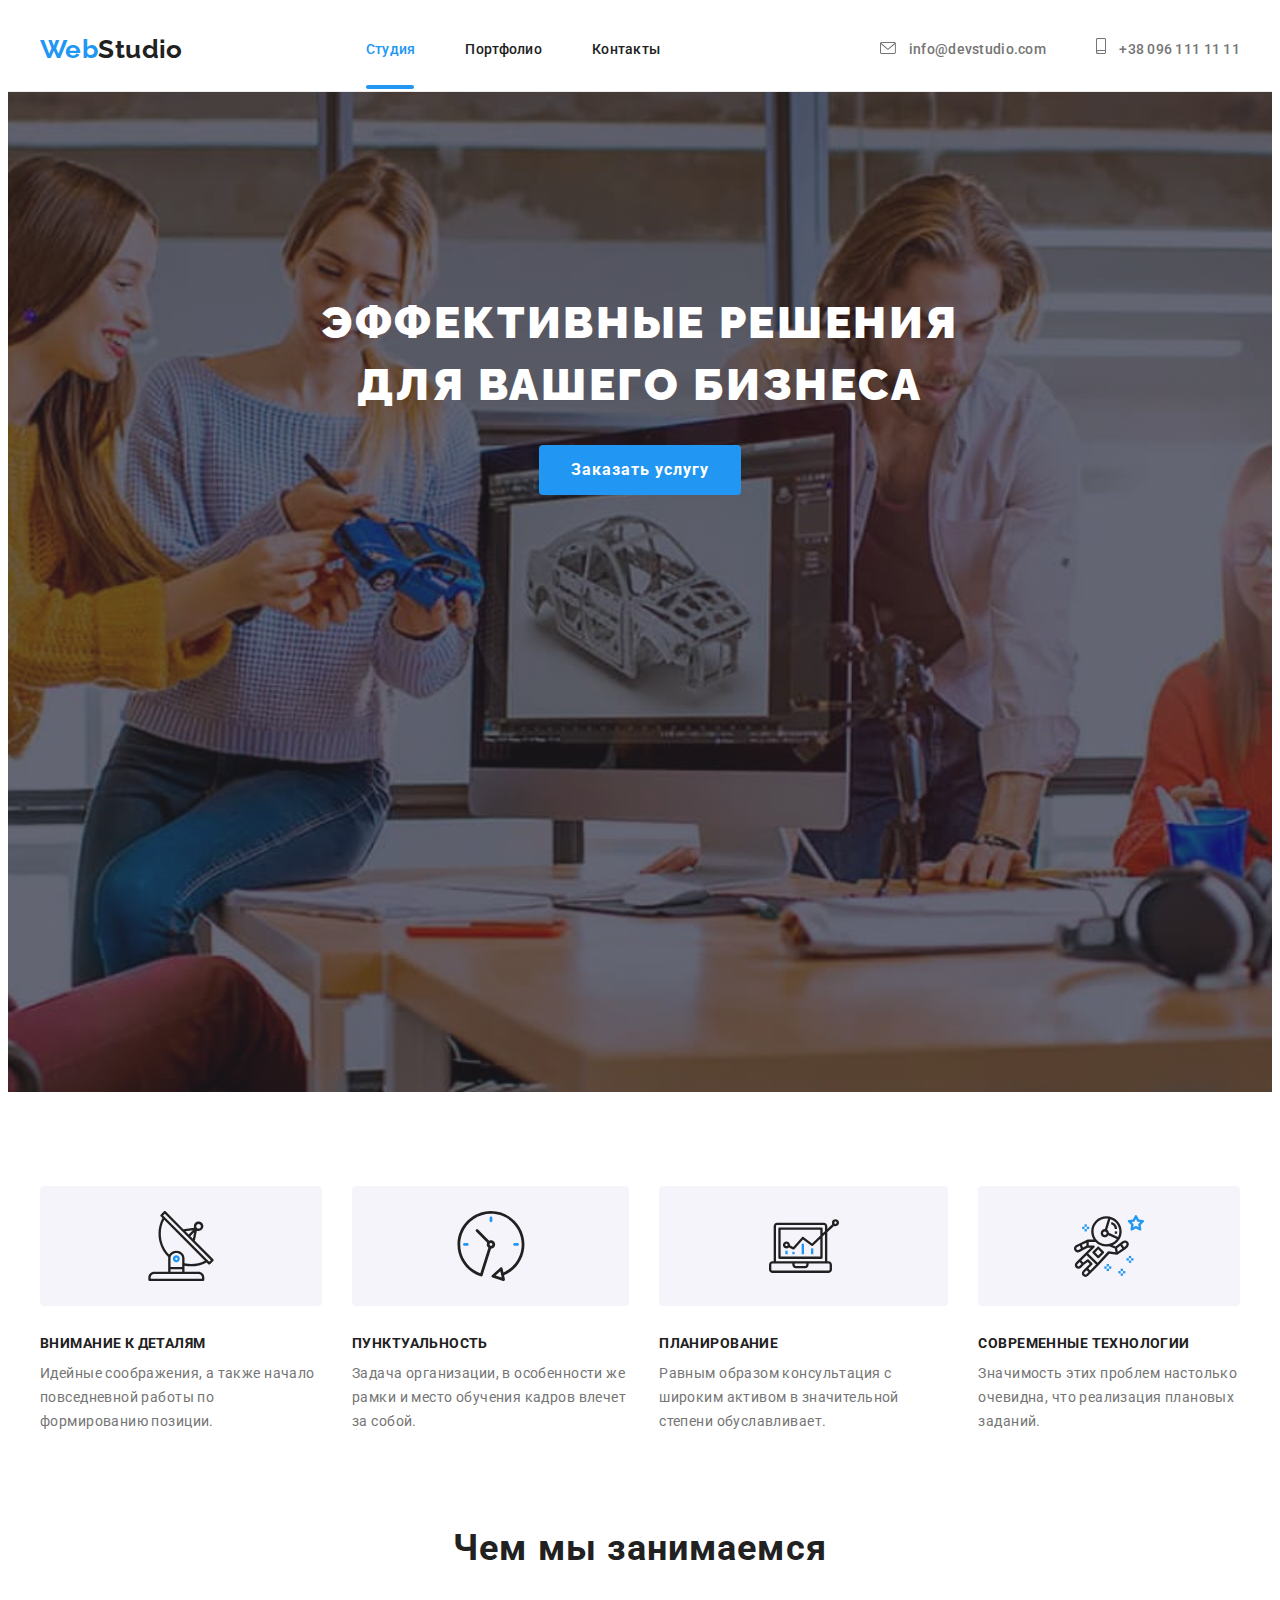
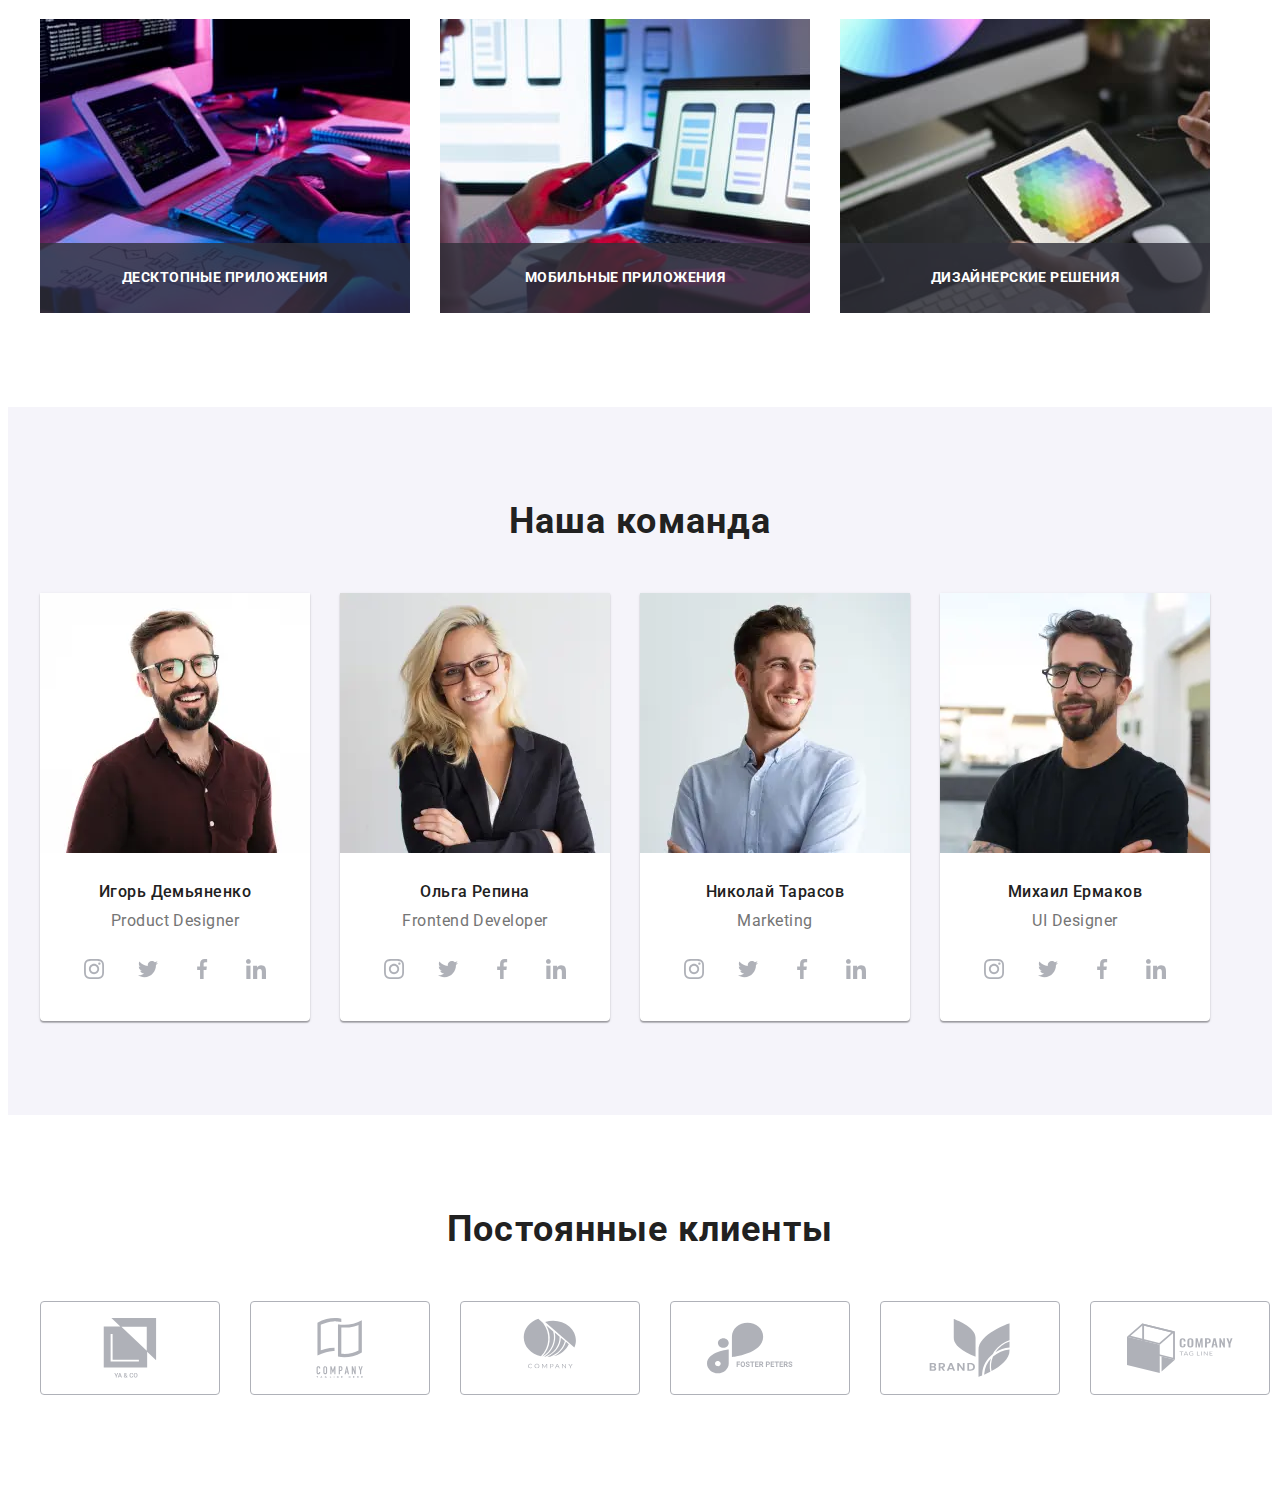
==== commit cd14782f: "постоянные клиенты" ====
--- a/index.html
+++ b/index.html
@@ -651,230 +651,61 @@
           </ul>
         </div>
       </section>
-      <!--Наша команда-->
-      <!-- <section class="section section-team">
+
+      <!--Постоянные-клиенты -->
+      <section class="section section-client">
         <div class="container">
-          <h2 class="section-team__title">Наша команда</h2>
-          <ul class="section-team__list">
-            <li class="section-team__item">
-              <img
-                src="./images/img.jpg"
-                alt="фото мужчины в очках"
-                width="270"
-              />
-              <div class="section-team-card">
-                <h3 class="section-team-card__title">Игорь Демьяненко</h3>
-                <p class="section-team-card__profession" lang="en">
-                  Product Designer
-                </p>
-                <ul class="section-team-card__social--list">
-                  <li class="section-team-card__item">
-                    <a href="" class="section-team-card__link">
-                      <svg class="section-team-card__icon">
-                        <use href="./images/sprite.svg#icon-instagram"></use>
-                      </svg>
-                    </a>
-                  </li>
-                  <li class="section-team-card__item">
-                    <a href="" class="section-team-card__link">
-                      <svg class="section-team-card__icon">
-                        <use href="./images/sprite.svg#icon-twitter"></use>
-                      </svg>
-                    </a>
-                  </li>
-                  <li class="section-team-card__item">
-                    <a href="" class="section-team-card__link">
-                      <svg class="section-team-card__icon">
-                        <use href="./images/sprite.svg#icon-facebook"></use>
-                      </svg>
-                    </a>
-                  </li>
-                  <li class="section-team-card__item">
-                    <a href="" class="section-team-card__link">
-                      <svg class="section-team-card__icon">
-                        <use href="./images/sprite.svg#icon-linkedin"></use>
-                      </svg>
-                    </a>
-                  </li>
-                </ul>
-              </div>
-            </li>
-            <li class="section-team__item">
-              <img
-                src="./images/img2.jpg"
-                alt="фото женщины в очках"
-                width="270"
-              />
-              <div class="section-team-card">
-                <h3 class="section-team-card__title">Ольга Репина</h3>
-                <p class="section-team-card__profession" lang="en">
-                  Frontend Developer
-                </p>
-                <ul class="section-team-card__social--list">
-                  <li class="section-team-card__item">
-                    <a href="" class="section-team-card__link">
-                      <svg class="section-team-card__icon">
-                        <use href="./images/sprite.svg#icon-instagram"></use>
-                      </svg>
-                    </a>
-                  </li>
-                  <li class="section-team-card__item">
-                    <a href="" class="section-team-card__link">
-                      <svg class="section-team-card__icon">
-                        <use href="./images/sprite.svg#icon-twitter"></use>
-                      </svg>
-                    </a>
-                  </li>
-                  <li class="section-team-card__item">
-                    <a href="" class="section-team-card__link">
-                      <svg class="section-team-card__icon">
-                        <use href="./images/sprite.svg#icon-facebook"></use>
-                      </svg>
-                    </a>
-                  </li>
-                  <li class="section-team-card__item">
-                    <a href="" class="section-team-card__link">
-                      <svg class="section-team-card__icon">
-                        <use href="./images/sprite.svg#icon-linkedin"></use>
-                      </svg>
-                    </a>
-                  </li>
-                </ul>
-              </div>
-            </li>
-            <li class="section-team__item">
-              <img src="./images/img3.jpg" alt="фото мужчины" width="270" />
-              <div class="section-team-card">
-                <h3 class="section-team-card__title">Николай Тарасов</h3>
-                <p class="section-team-card__profession" lang="en">Marketing</p>
-                <ul class="section-team-card__social--list">
-                  <li class="section-team-card__item">
-                    <a href="" class="section-team-card__link">
-                      <svg class="section-team-card__icon">
-                        <use href="./images/sprite.svg#icon-instagram"></use>
-                      </svg>
-                    </a>
-                  </li>
-                  <li class="section-team-card__item">
-                    <a href="" class="section-team-card__link">
-                      <svg class="section-team-card__icon">
-                        <use href="./images/sprite.svg#icon-twitter"></use>
-                      </svg>
-                    </a>
-                  </li>
-                  <li class="section-team-card__item">
-                    <a href="" class="section-team-card__link">
-                      <svg class="section-team-card__icon">
-                        <use href="./images/sprite.svg#icon-facebook"></use>
-                      </svg>
-                    </a>
-                  </li>
-                  <li class="section-team-card__item">
-                    <a href="" class="section-team-card__link">
-                      <svg class="section-team-card__icon">
-                        <use href="./images/sprite.svg#icon-linkedin"></use>
-                      </svg>
-                    </a>
-                  </li>
-                </ul>
-              </div>
-            </li>
-            <li class="section-team__item">
-              <img
-                src="./images/img4.jpg"
-                alt="фото мужчина в очках"
-                width="270"
-              />
-              <div class="section-team-card">
-                <h3 class="section-team-card__title">Михаил Ермаков</h3>
-                <p class="section-team-card__profession" lang="en">
-                  UI Designer
-                </p>
-                <ul class="section-team-card__social--list">
-                  <li class="section-team-card__item">
-                    <a href="" class="section-team-card__link">
-                      <svg class="section-team-card__icon">
-                        <use href="./images/sprite.svg#icon-instagram"></use>
-                      </svg>
-                    </a>
-                  </li>
-                  <li class="section-team-card__item">
-                    <a href="" class="section-team-card__link">
-                      <svg class="section-team-card__icon">
-                        <use href="./images/sprite.svg#icon-twitter"></use>
-                      </svg>
-                    </a>
-                  </li>
-                  <li class="section-team-card__item">
-                    <a href="" class="section-team-card__link">
-                      <svg class="section-team-card__icon">
-                        <use href="./images/sprite.svg#icon-facebook"></use>
-                      </svg>
-                    </a>
-                  </li>
-                  <li class="section-team-card__item">
-                    <a href="" class="section-team-card__link">
-                      <svg class="section-team-card__icon">
-                        <use href="./images/sprite.svg#icon-linkedin"></use>
-                      </svg>
-                    </a>
-                  </li>
-                </ul>
-              </div>
+          <h2 class="section-client__title">Постоянные клиенты</h2>
+          <ul class="section-client__list">
+            <li class="section-client__company--item">
+              <a href="" class="section-client__company--icon">
+                <svg width="106" height="60">
+                  <use href="./images/sprite.svg#icon-company-yaco"></use>
+                </svg>
+              </a>
+            </li>
+            <li class="section-client__company--item">
+              <a href="" class="section-client__company--icon">
+                <svg width="106" height="60">
+                  <use
+                    href="./images/sprite.svg#icon-company-tagline-here"
+                  ></use>
+                </svg>
+              </a>
+            </li>
+            <li class="section-client__company--item">
+              <a href="" class="section-client__company--icon">
+                <svg width="106" height="60">
+                  <use href="./images/sprite.svg#icon-company-company"></use>
+                </svg>
+              </a>
+            </li>
+            <li class="section-client__company--item">
+              <a href="" class="section-client__company--icon">
+                <svg width="106" height="60">
+                  <use
+                    href="./images/sprite.svg#icon-company-foster-peters"
+                  ></use>
+                </svg>
+              </a>
+            </li>
+            <li class="section-client__company--item">
+              <a href="" class="section-client__company--icon">
+                <svg width="106" height="60">
+                  <use href="./images/sprite.svg#icon-company-brand"></use>
+                </svg>
+              </a>
+            </li>
+            <li class="section-client__company--item">
+              <a href="" class="section-client__company--icon">
+                <svg width="106" height="60">
+                  <use href="./images/sprite.svg#icon-company-tag-line"></use>
+                </svg>
+              </a>
             </li>
           </ul>
         </div>
-      </section> -->
-      <!--Постоянные-клиенты -->
-      <!-- <section class="section section-client">
-        <h2 class="section-client__title">Постоянные клиенты</h2>
-        <ul class="section-client__list">
-          <li class="section-client__company--item">
-            <a href="" class="section-client__company--icon">
-              <svg width="40" height="46">
-                <use href="./images/sprite.svg#icon-company-yaco"></use>
-              </svg>
-            </a>
-          </li>
-          <li class="section-client__company--item">
-            <a href="" class="section-client__company--icon">
-              <svg width="40" height="52">
-                <use href="./images/sprite.svg#icon-company-tagline-here"></use>
-              </svg>
-            </a>
-          </li>
-          <li class="section-client__company--item">
-            <a href="" class="section-client__company--icon">
-              <svg width="42" height="44">
-                <use href="./images/sprite.svg#icon-company-company"></use>
-              </svg>
-            </a>
-          </li>
-          <li class="section-client__company--item">
-            <a href="" class="section-client__company--icon">
-              <svg width="84" height="40">
-                <use
-                  href="./images/sprite.svg#icon-company-foster-peters"
-                ></use>
-              </svg>
-            </a>
-          </li>
-          <li class="section-client__company--item">
-            <a href="" class="section-client__company--icon">
-              <svg width="62" height="46">
-                <use href="./images/sprite.svg#icon-company-brand"></use>
-              </svg>
-            </a>
-          </li>
-          <li class="section-client__company--item">
-            <a href="" class="section-client__company--icon">
-              <svg width="94" height="44">
-                <use href="./images/sprite.svg#icon-company-tag-line"></use>
-              </svg>
-            </a>
-          </li>
-        </ul>
-      </section> -->
+      </section>
     </main>
     <!--подвал страницы-->
     <!-- <footer class="footer">
--- a/css/main.min.css
+++ b/css/main.min.css
@@ -1,2 +1,2 @@
-:root{--title-text-color: #212121;--title-text-color-secondary: #ffffff;--primary-text-color: #757575;--accent-text-color: #2196f3;--icon-color: #afb1b8}h1,h2,h3,h4,h5,h6,p,ul{margin-top:0;margin-bottom:0;padding-left:0}ul{list-style:none}a{text-decoration:none;transition-property:color;transition-duration:250ms;transition-timing-function:cubic-bezier(0.4, 0, 0.2, 1)}a:focus,a:hover{color:var(--accent-color)}img{display:block;max-width:100%}address{font-style:normal}body{background-color:#ffffff;color:var(--primary-text-color);font-family:'Roboto', sans-serif;font-family:'Raleway', sans-serif;letter-spacing:0.03em;font-size:14px;line-height:1.7}.section{padding-top:60px;padding-bottom:60px}@media screen and (min-width: 1200px){.section{padding-top:94px;padding-bottom:94px}}.visually-hidden{position:absolute !important;clip:rect(1px 1px 1px 1px);clip:rect(1px, 1px, 1px, 1px);padding:0 !important;border:0 !important;height:1px !important;width:1px !important;overflow:hidden}.container{padding-left:15px;padding-right:15px}@media screen and (min-width: 480px){.container{width:480px;margin:auto}}@media screen and (min-width: 768px){.container{width:768px}}@media screen and (min-width: 1200px){.container{width:1200px}}.header-main{color:var(--title-text-color-secondary);border-bottom:1px solid #ececec}@media screen and (max-width: 767px){.header-main{padding-top:16px;padding-bottom:16px}.header-main__mobile-menu-btn{background-color:transparent;border:none;padding:0;line-height:0;transition-property:fill;transition-duration:250ms;transition-timing-function:cubic-bezier(0.4, 0, 0.2, 1)}.header-main__mobile-menu-btn:hover,.header-main__mobile-menu-btn:focus{fill:var(--accent-text-color)}.header-main__container{display:flex;align-items:center;justify-content:space-between}}@media screen and (min-width: 768px){.header-main{height:80px}.header-main__nav{display:flex;align-items:center;padding-top:26px;padding-bottom:26px;margin-right:84px}.header-main__nav-menu{margin-left:88px}.header-main__mobile-menu-btn{display:none}.header-main__container{display:flex;align-items:center;justify-content:space-between}}@media screen and (min-width: 1200px){.header-main{display:flex;height:80px;background-color:var(--title-text-color-secondary);border-bottom:1px solid #ececec}.header-main__nav{display:flex;align-items:center}.header-main__nav-menu{margin-left:93px}.header-main__mobile-menu-btn{display:none}.header-main_container{display:flex;align-items:center;justify-content:space-between}}.website-nav-list{display:flex;align-items:center}@media screen and (max-width: 767px){.website-nav-list{display:none}}.website-nav-list__item:not(:last-child){margin-right:50px}.website-nav-list__link{font-family:'Roboto', sans-serif;font-weight:500;font-size:14px;line-height:1.14;letter-spacing:0.02em;color:var(--title-text-color);position:relative;padding-top:32px;padding-bottom:32px;transition:color 250ms cubic-bezier(0.4, 0, 0.2, 1)}.website-nav-list__link:hover,.website-nav-list__link:focus{color:var(--accent-text-color)}.website-nav-list__link--current{font-family:'Roboto', sans-serif;font-weight:500;font-size:14px;line-height:1.14;letter-spacing:0.02em;color:var(--accent-text-color);position:relative;padding-top:32px;padding-bottom:32px}.website-nav-list__link--current::after{content:'';display:block;position:absolute;bottom:0;left:0;background-color:var(--accent-text-color);width:48px;height:4px;border:0;border-radius:2px}.website-nav-list__portfolio--link--current{font-family:'Roboto', sans-serif;font-weight:500;font-size:14px;line-height:1.14;letter-spacing:0.02em;color:var(--accent-text-color);position:relative;padding-top:32px;padding-bottom:32px}.website-nav-list__portfolio--link--current::after{content:'';display:block;position:absolute;bottom:0;left:0;background-color:var(--accent-text-color);width:78px;height:4px;border:0;border-radius:2px}.logo{color:var(--title-text-color);font-family:'Raleway', sans-serif;font-weight:700;font-size:24px;line-height:1.17;transition:color 250ms cubic-bezier(0.4, 0, 0.2, 1)}.logo:hover,.logo:focus{color:var(--accent-text-color)}.logo-web{color:var(--accent-text-color)}@media screen and (min-width: 1200px){.logo-web{color:var(--accent-text-color)}.logo{color:var(--title-text-color);font-family:'Raleway', sans-serif;font-weight:700;font-size:26px;line-height:1.19;margin-right:90px;transition:color 250ms cubic-bezier(0.4, 0, 0.2, 1)}.logo:hover,.logo:focus{color:var(--accent-text-color)}}.backdrop{position:fixed;top:0;left:0;width:100%;height:100%;background-color:rgba(0,0,0,0.2);z-index:100;transition:opacity 250ms cubic-bezier(0.4, 0, 0.2, 1),visibility 250ms cubic-bezier(0.4, 0, 0.2, 1)}.is-hidden{opacity:0;visibility:hidden;pointer-events:none}@media screen and (max-width: 767px){.contacts-nav-list{display:none}}@media screen and (min-width: 768px) and (max-width: 1199px){.contacts-nav-list{display:block;align-items:center}.contacts-nav-list__item:not(:last-child){margin-bottom:10px}.contacts-nav-list__link{font-family:'Roboto', sans-serif;font-weight:500;font-size:12px;letter-spacing:0.02em;color:var(--primary-text-color)}.contacts-nav-list__mail-icon{width:14px;height:10px;margin-right:8px}.contacts-nav-list__link:hover .contacts-nav-list__mail-icon,.contacts-nav-list__link:focus .contacts-nav-list__mail-icon{fill:var(--accent-color)}.contacts-nav-list__phone-icon{width:10px;height:14px;margin-right:8px}.contacts-nav-list__link:hover .contacts-nav-list__phone-icon,.contacts-nav-list__link:focus .contacts-nav-list__phone-icon{fill:var(--accent-color)}}@media screen and (min-width: 1200px){.contacts-nav-list{display:flex;align-items:center}.contacts-nav-list__item:last-child{margin-left:50px}.contacts-nav-list__link{font-family:'Roboto', sans-serif;font-weight:500;font-size:14px;line-height:1.14;letter-spacing:0.02em;color:var(--primary-text-color);transition:color 250ms cubic-bezier(0.4, 0, 0.2, 1)}.contacts-nav-list__link:hover,.contacts-nav-list__link:focus{color:var(--accent-text-color)}.contacts-nav-list__mail-icon{margin-right:10px;fill:currentColor;transition:fill 250ms cubic-bezier(0.4, 0, 0.2, 1)}.contacts-nav-list__mail-icon:hover,.contacts-nav-list__mail-icon:focus{fill:var(--accent-text-color)}.contacts-nav-list__phone-icon{margin-right:10px;fill:currentColor;transition:fill 250ms cubic-bezier(0.4, 0, 0.2, 1)}.contacts-nav-list__phone-icon:hover,.contacts-nav-list__phone-icon:focus{fill:var(--accent-text-color)}}.feature-list{font-size:14px;line-height:1.71}@media screen and (max-width: 767px){.feature-list__item:not(:last-child){margin-bottom:30px}.feature-list__title{text-align:center}}@media screen and (min-width: 768px) and (max-width: 1199px){.feature-list{display:flex;flex-wrap:wrap}.feature-list__item{margin-right:30px;margin-bottom:30px;max-width:354px}.feature-list__item:nth-child(2n){margin-right:0}.feature-list__item:nth-last-child(-n+2){margin-bottom:0}}@media screen and (min-width: 1200px){.feature-list{display:flex}.feature-list__item:not(:last-child){margin-right:30px}}.feature-list__title{font-family:'Roboto', sans-serif;font-weight:700;font-size:14px;line-height:1.14;letter-spacing:0.03em;text-transform:uppercase;color:var(--title-text-color);margin-top:0;margin-bottom:10px}.feature-list__text{font-family:'Roboto', sans-serif;font-weight:400;font-size:14px;line-height:1.71;letter-spacing:0.03em;color:var(--primary-text-color)}.feature-list__link{display:flex;align-items:center;justify-content:center;width:100%;height:120px;background:#f5f4fa;border-radius:4px;margin-bottom:30px}.feature-list__icon{width:70px;height:70px}.footer-address__location{font-family:'Roboto', sans-serif;font-weight:400;font-size:14px;line-height:1.71;letter-spacing:0.03em;color:var(--title-text-color-secondary);transition:color 250ms cubic-bezier(0.4, 0, 0.2, 1)}.footer-address__location:hover,.footer-address__location:focus{color:var(--accent-text-color)}.footer-address__link{font-family:'Roboto', sans-serif;font-weight:400;font-size:14px;line-height:1.71;letter-spacing:0.03em;color:rgba(255,255,255,0.6);display:block;margin-top:9px;margin-bottom:0px;transition:color 250ms cubic-bezier(0.4, 0, 0.2, 1)}.footer-address__link:hover,.footer-address__link:focus{color:var(--accent-text-color)}.logo-white{font-family:'Raleway', sans-serif;font-weight:700;font-size:26px;line-height:1.19;letter-spacing:0.03em;color:var(--title-text-color-secondary);display:block;margin-top:0px;margin-bottom:20px;transition:color 250ms cubic-bezier(0.4, 0, 0.2, 1)}.logo-white:hover,.logo-white:focus{color:var(--accent-text-color)}.footer-container{display:flex;align-items:baseline}.footer-social-container{margin-left:70px}.footer-social-container__title{font-family:Roboto;font-weight:700;font-size:14px;line-height:16px;letter-spacing:0.03em;text-transform:uppercase;color:#ffffff;margin-bottom:20px}.footer-social-container__list{display:flex;justify-content:space-between}.footer-social-container__item{margin-right:10px}.footer-social-container__item:last-child{margin-right:0}.footer-social-container__link{display:flex;align-items:center;justify-content:center;width:44px;height:44px;border-radius:50%;background-color:rgba(255,255,255,0.1);transition:background-color 250ms cubic-bezier(0.4, 0, 0.2, 1)}.footer-social-container__link:hover,.footer-social-container__link:focus{background-color:var(--accent-text-color)}.footer-social-container__link:hover:hover .social-icon,.footer-social-container__link:hover:focus .social-icon,.footer-social-container__link:focus:hover .social-icon,.footer-social-container__link:focus:focus .social-icon{fill:var(--title-text-color-secondary)}.footer-social-container__icon{width:20px;height:20px;fill:#ffffff;transition:fill 250ms cubic-bezier(0.4, 0, 0.2, 1)}.footer{background-color:#2f303a;padding-bottom:60px;padding-top:60px}.section-hero__button{font-family:'Roboto', sans-serif;font-weight:700;font-size:16px;line-height:1.87;display:inline-block;letter-spacing:0.06em;cursor:pointer;border-radius:4px;border:none;min-width:200px;padding:10px 32px;color:var(--title-text-color-secondary);background-color:var(--accent-text-color);transition:background-color 250ms cubic-bezier(0.4, 0, 0.2, 1)}.section-hero__button:hover,.section-hero__button:focus{background-color:#188ce8;box-shadow:0px 4px 4px rgba(0,0,0,0.15)}.section-hero{padding-top:118px;padding-bottom:118px;margin-left:auto;margin-right:auto;background-image:linear-gradient(to right, rgba(47,48,58,0.4), rgba(47,48,58,0.4)),url(../images/mobile/imghero.jpg);background-size:cover;background-position:center;background-color:#2f303a}.container-hero{display:flex;flex-direction:column;align-items:center}.section-hero__title{font-weight:900;font-size:26px;line-height:1.6;letter-spacing:0.06em;color:var(--title-text-color-secondary);margin-bottom:30px;max-width:360px;text-align:center;text-transform:uppercase}@media (min-device-pixel-ratio: 2) and (max-width: 767px), (min-resolution: 192dpi) and (max-width: 767px), (min-resolution: 2dppx) and (max-width: 767px){.section-hero{background-image:linear-gradient(to right, rgba(47,48,58,0.4), rgba(47,48,58,0.4)),url(../images/mobile/imghero@2x.jpg)}}@media screen and (min-width: 768px){.section-hero{background-image:linear-gradient(to right, rgba(47,48,58,0.4), rgba(47,48,58,0.4)),url(../images/tablet/imghero.jpg)}}@media (min-device-pixel-ratio: 2) and (max-width: 1199px), (min-resolution: 192dpi) and (max-width: 1199px), (min-resolution: 2dppx) and (max-width: 1199px){.section-hero{background-image:linear-gradient(to right, rgba(47,48,58,0.4), rgba(47,48,58,0.4)),url(../images/tablet/imghero@2x.jpg)}}@media screen and (min-width: 1200px){.section-hero{padding-top:200px;padding-bottom:200px;min-height:600px;max-width:1600px;background-image:linear-gradient(to right, rgba(47,48,58,0.4), rgba(47,48,58,0.4)),url(../images/desktop/imghero.jpg)}.section-hero__title{font-size:44px;line-height:1.4;max-width:696px}}@media (min-device-pixel-ratio: 2) and (min-width: 1200px), (min-resolution: 192dpi) and (min-width: 1200px), (min-resolution: 2dppx) and (min-width: 1200px){.section-hero{background-image:linear-gradient(to right, rgba(47,48,58,0.4), rgba(47,48,58,0.4)),url(../images/desktop/imghero@2x.jpg)}}.modal{position:absolute;top:50%;left:50%;transform:translate(-50%, -50%);width:528px;height:581px;padding:40px;background-color:var(--title-text-color-secondary);box-shadow:0px 1px 3px rgba(0,0,0,0.12),0px 1px 1px rgba(0,0,0,0.14),0px 2px 1px rgba(0,0,0,0.2);border-radius:4px}.modal__close--button{position:absolute;align-items:center;top:8px;right:8px;cursor:pointer;border:1px solid rgba(0,0,0,0.1);background-color:var(--title-text-color-secondary);width:30px;height:30px;border-radius:50%;padding:5px 5px 5px 5px}.modal__icon--close{width:18px;height:18px;fill:var(--title-text-color);transition:fill 250ms cubic-bezier(0.4, 0, 0.2, 1)}.modal__close--button:hover .modal__icon--close,.modal__close--button:focus .modal__icon--close{fill:var(--accent-text-color)}.modal__form{display:flex;flex-direction:column}.modal__input{width:100%;height:40px;border:1px solid rgba(33,33,33,0.2);border-radius:4px;padding-left:42px;font-size:12px;line-height:1.16;letter-spacing:0.01em;color:var(--title-text-color);background-color:var(--title-text-color-secondary);transition:border-color var(--accent-text-color)}.modal__input:focus{border-color:var(--accent-text-color);outline:none}.modal__head{font-family:'Roboto', sans-serif;font-weight:700;font-size:20px;line-height:1.15;text-align:center;letter-spacing:0.03em;color:#212121;margin-bottom:12px}.modal__field{font-family:'Roboto', sans-serif;font-weight:400;font-size:12px;line-height:1.16;letter-spacing:0.01em;color:var(--primary-text-color);margin-bottom:10px}.modal__wrapper{position:relative;display:block;margin-top:4px}.modal__icon{position:absolute;top:50%;left:15px;transform:translateY(-50%);fill:var(--title-text-color);transition:fill 250ms cubic-bezier(0.4, 0, 0.2, 1)}.modal__input:focus+.modal__icon{fill:var(--accent-text-color)}.modal__comments{width:100%;height:120px;resize:none;padding:12px 16px;margin-top:4px;border:1px solid rgba(33,33,33,0.2);border-radius:4px;transition:border-color 250ms cubic-bezier(0.4, 0, 0.2, 1)}.modal__comments:focus{border-color:var(--accent-text-color);outline:none}.modal__comments::placeholder{font-family:'Roboto', sans-serif;font-weight:400;font-size:14px;line-height:1.14;letter-spacing:0.01em;color:rgba(117,117,117,0.5)}.modal__checkbox--policy{margin:auto;margin-top:10px;font-family:'Roboto', sans-serif;font-weight:400;font-size:14px;line-height:1.71;letter-spacing:0.03em;color:var(--primary-text-color)}.modal__checkbox--policy::before{content:'';display:inline-block;vertical-align:middle;width:16px;height:15px;outline:1px solid var(--title-text-color);cursor:pointer;margin-right:9px;border-radius:2px;transition:outline 250ms cubic-bezier(0.4, 0, 0.2, 1)}.modal__checkbox:checked+.modal__checkbox--policy::before{background-image:url(../images/icon-check.svg);outline-color:var(--title-text-color-secondary)}.modal__checkbox:focus+.modal__checkbox--policy::before{outline:1px solid var(--accent-text-color)}.modal__link{text-decoration:underline;color:var(--accent-text-color);transition:outline 250ms cubic-bezier(0.4, 0, 0.2, 1)}.modal__link:focus{outline:1px solid var(--accent-text-color)}.modal__submit--button{font-family:'Roboto', sans-serif;font-weight:700;font-size:16px;line-height:1.87;align-self:center;margin-top:30px;width:200px;height:50px;letter-spacing:0.06em;cursor:pointer;border-radius:4px;border-color:transparent;color:var(--title-text-color-secondary);background-color:var(--accent-text-color);transition:background-color 250ms cubic-bezier(0.4, 0, 0.2, 1),outline 250ms cubic-bezier(0.4, 0, 0.2, 1)}.modal__submit--button:hover,.modal__submit--button:focus{background-color:#188ce8;outline:1px solid var(--accent-text-color)}.button-filter-list{display:flex;justify-content:center;margin-bottom:50px;color:var(--title-text-color)}.button-filter-list__item:not(:last-child){margin-right:8px}.button-filter-list__button{font-family:'Roboto', sans-serif;font-weight:500;font-size:16px;line-height:1.62;text-align:center;letter-spacing:0.03em;cursor:pointer;color:var(--title-text-color);background-color:#f5f4fa;display:inline-block;border-radius:4px;border:none;padding:6px 22px;transition:background-color 250ms cubic-bezier(0.4, 0, 0.2, 1),color 250ms cubic-bezier(0.4, 0, 0.2, 1),box-shadow 250ms cubic-bezier(0.4, 0, 0.2, 1)}.button-filter-list__button:hover,.button-filter-list__button:focus{color:var(--title-text-color-secondary);background-color:var(--accent-text-color);box-shadow:0px 3px 1px rgba(0,0,0,0.1),0px 1px 2px rgba(0,0,0,0.08),0px 2px 2px rgba(0,0,0,0.12)}.button-filter-list__button--current{font-family:'Roboto', sans-serif;font-weight:500;font-size:16px;line-height:1.62;text-align:center;letter-spacing:0.03em;cursor:pointer;background:#f5f4fa;display:inline-block;border-radius:4px;border:none;padding:6px 22px;color:var(--title-text-color-secondary);background-color:var(--accent-text-color);box-shadow:0px 3px 1px rgba(0,0,0,0.1),0px 1px 2px rgba(0,0,0,0.08),0px 2px 2px rgba(0,0,0,0.12)}.project-list{display:flex;flex-wrap:wrap;margin-left:-30px;margin-top:-30px}.project-list__item{flex-basis:calc((100% - 90px) / 3);margin-left:30px;margin-top:30px}.project-list__link{background-color:#ffffff;display:block;transition:box-shadow 250ms cubic-bezier(0.4, 0, 0.2, 1)}.project-list__link:hover,.project-list__link:focus{box-shadow:0px 1px 1px rgba(0,0,0,0.12),0px 4px 4px rgba(0,0,0,0.06),1px 4px 6px rgba(0,0,0,0.16)}.project-list__overlay{position:relative;overflow:hidden}.project-list__title{position:absolute;top:0;left:0;width:100%;height:100%;padding:63px 24px;background-color:rgba(33,150,243,0.9);color:var(--title-text-color-secondary);font-family:'Roboto', sans-serif;font-weight:400;font-size:18px;line-height:1.55;letter-spacing:0.03em;overflow:auto;transform:translateY(100%);transition:transform 250ms cubic-bezier(0.4, 0, 0.2, 1)}.project-list__link:hover .project-list__title,.project-list__link:focus .project-list__title{transform:translateY(0%)}.project-list__content{padding:20px 24px;border-bottom:1px solid #eeeeee;border-left:1px solid #eeeeee;border-right:1px solid #eeeeee}.project-list__headline{font-family:'Roboto', sans-serif;font-weight:700;font-size:18px;line-height:2;letter-spacing:0.06em;color:var(--title-text-color)}.project-list__tagline{margin-top:4px;font-family:'Roboto', sans-serif;font-weight:400;font-size:16px;line-height:1.87;letter-spacing:0.03em;color:var(--primary-text-color)}.section-client__title{font-family:'Roboto', sans-serif;font-weight:700;font-size:36px;line-height:1.16;text-align:center;letter-spacing:0.03em;color:var(--title-text-color);margin-top:0px;margin-bottom:50px}.section-client__list{display:flex;justify-content:center}.section-client__company--item{margin-right:30px}.section-client__company--item:last-child{margin-right:0}.section-client__company--icon{display:flex;align-items:center;justify-content:center;width:170px;height:92px;border:1px solid var(--icon-color);border-radius:4px;fill:var(--icon-color);transition:fill 250ms cubic-bezier(0.4, 0, 0.2, 1),border 250ms cubic-bezier(0.4, 0, 0.2, 1)}.section-client__company--icon:hover,.section-client__company--icon:focus{fill:var(--accent-text-color);border:1px solid var(--accent-text-color)}.section-team-card{padding-top:30px;padding-bottom:30px;padding-left:32px;padding-right:32px}.section-team-card__title{font-family:'Roboto', sans-serif;font-weight:500;font-size:16px;line-height:1.18;text-align:center;letter-spacing:0.03em;color:var(--title-text-color);margin-top:0;margin-bottom:0}.section-team-card__profession{font-family:'Roboto', sans-serif;font-weight:400;font-size:16px;line-height:1.18;text-align:center;letter-spacing:0.03em;color:var(--primary-text-color);margin-top:10px;margin-bottom:16px}.section-team-card__social--list{display:flex;justify-content:space-between}.section-team-card__link{display:flex;align-items:center;justify-content:center;width:44px;height:44px;border-radius:50%;background:#ffffff;transition:backgraund 250ms cubic-bezier(0.4, 0, 0.2, 1)}.section-team-card__link:hover,.section-team-card__link:focus{background:var(--accent-text-color)}.section-team-card__icon{width:20px;height:20px;fill:var(--icon-color);transition:fill 250ms cubic-bezier(0.4, 0, 0.2, 1)}.section-team-card__link:hover .section-team-card__icon,.section-team-card__link :focus .section-team-card__icon{fill:var(--title-text-color-secondary)}.section-team{background-color:#f5f4fa}.section-team__item{font-weight:500;font-size:16px;line-height:1.17;color:var(--title-text-color);text-align:center;background:#ffffff;box-shadow:0px 1px 3px rgba(0,0,0,0.12),0px 1px 1px rgba(0,0,0,0.14),0px 2px 1px rgba(0,0,0,0.2);border-radius:0px 0px 4px 4px}@media screen and (max-width: 767px){.section-team__list:not(:last-child){margin-bottom:30px}}@media screen and (min-width: 768px) and (max-width: 1199px){.team-list{display:flex;flex-wrap:wrap}.team-list__item{margin-right:30px;margin-bottom:30px;min-width:354px}.team-list__item:nth-child(2n){margin-right:0}.team-list__item:nth-last-child(-n+2){margin-bottom:0}}@media screen and (min-width: 1200px){.team-list{display:flex}.team-list__item:not(:last-child){margin-right:30px}}.footer-subscribe-container{margin-left:93px}.footer-subscribe-container__title{font-family:Roboto;font-weight:700;font-size:14px;line-height:16px;letter-spacing:0.03em;text-transform:uppercase;color:#ffffff;margin-bottom:20px}.footer-subscribe-container__input{width:358px;height:50px;border:1px solid rgba(255,255,255,0.3);border-radius:4px;color:rgba(255,255,255,0.6);font-size:16px;line-height:1.25;background-color:rgba(33,150,243,0);padding-left:16px;margin-right:12px;box-shadow:0px 4px 4px 0px rgba(0,0,0,0.15)}.footer-subscribe-container__input:hover,.footer-subscribe-container__input:focus{outline:none}.footer-subscribe-container__button--subscribe{display:inline-flex;align-items:center;justify-content:center;width:200px;height:50px;background-color:var(--accent-text-color);color:var(--title-text-color-secondary);text-align:center;font-family:Roboto;font-size:16px;font-weight:700;line-height:1.87;letter-spacing:0.06em;border:0;border-radius:4px;box-shadow:0px 4px 4px 0px rgba(0,0,0,0.15);cursor:pointer;transition:background-color 250ms cubic-bezier(0.4, 0, 0.2, 1)}.footer-subscribe-container__button--subscribe:hover,.footer-subscribe-container__button--subscribe:focus{background-color:#188ce8}.footer-subscribe-container__icon--send{fill:var(--title-text-color-secondary);margin-left:10px}@media screen and (max-width: 1199px){.we-make{display:none}}.we-make{padding-top:0px}.we-make__title{font-family:'Roboto', sans-serif;font-weight:700;font-size:36px;line-height:1.16;text-align:center;letter-spacing:0.03em;color:var(--title-text-color);margin-top:0px;margin-bottom:50px}.we-make__list{display:flex}.we-make__item{position:relative}.we-make__item:not(:last-child){margin-right:30px}.we-make__text{position:absolute;bottom:0;display:flex;align-items:center;justify-content:center;width:370px;height:70px;font-family:'Roboto', sans-serif;font-weight:700;font-size:14px;line-height:1.14;text-align:center;letter-spacing:0.03em;text-transform:uppercase;color:var(--title-text-color-secondary);background-color:rgba(47,48,58,0.8)}.visually-hidden-portfolio{position:absolute;width:1px;height:1px;margin:-1px;border:none;padding:0;white-space:nowrap;clip-path:inset(100%);clip:rect(0 0 0 0);overflow:hidden}@media screen and (max-width: 767px){.mobile-menu{position:fixed;top:0;left:0;width:100vw;height:100vh;overflow:auto;background-color:var(--title-text-color-secondary);opacity:0;visibility:hidden;pointer-events:none;z-index:20;transition:opacity, visibility;transition-duration:250ms;transition-timing-function:cubic-bezier(0.4, 0, 0.2, 1)}.mobile-menu.is-open{opacity:1;visibility:visible;pointer-events:auto}.mobile-menu__container{position:relative;padding-left:40px;padding-top:48px;padding-bottom:48px}.mobile-menu__close-btn{position:absolute;top:10px;right:15px;width:40px;height:40px;background-color:transparent;border:none;transition-property:color;transition-duration:250ms;transition-timing-function:cubic-bezier(0.4, 0, 0.2, 1)}.mobile-menu__close-btn:hover,.mobile-menu__close-btn:focus{color:var(--accent-text-color)}.mobile-menu__nav{margin-bottom:302px}.mobile-menu__nav-item{font-weight:500;font-size:40px;letter-spacing:0.02em}.mobile-menu__nav-item:not(:last-child){margin-bottom:32px}.mobile-menu__nav-link{color:var(--title-text-color)}.mobile-menu__contacts{margin-bottom:64px}.mobile-menu__contacts-phone{margin-bottom:32px;font-weight:500;font-size:34px;letter-spacing:0.02em}.mobile-menu__contacts-phone-link{color:var(--accent-text-color)}.mobile-menu__contacts-email{font-weight:500;font-size:24px;letter-spacing:0.02em}.mobile-menu__contacts-email-link{color:var(--primary-text-color)}.mobile-menu__network{display:flex}.mobile-menu__network-item{font-weight:500;font-size:18px;line-height:1.2;letter-spacing:0.02em}.mobile-menu__network-item:not(:last-child){margin-right:20px}.mobile-menu__network-link{color:var(--accent-text-color)}}@media screen and (min-width: 768px){.mobile-menu{display:none}}
+:root{--title-text-color: #212121;--title-text-color-secondary: #ffffff;--primary-text-color: #757575;--accent-text-color: #2196f3;--icon-color: #afb1b8}h1,h2,h3,h4,h5,h6,p,ul{margin-top:0;margin-bottom:0;padding-left:0}ul{list-style:none}a{text-decoration:none;transition-property:color;transition-duration:250ms;transition-timing-function:cubic-bezier(0.4, 0, 0.2, 1)}a:focus,a:hover{color:var(--accent-text-color)}img{display:block;max-width:100%}address{font-style:normal}body{background-color:#ffffff;color:var(--primary-text-color);font-family:'Roboto', sans-serif;font-family:'Raleway', sans-serif;letter-spacing:0.03em;font-size:14px;line-height:1.7}.section{padding-top:60px;padding-bottom:60px}@media screen and (min-width: 1200px){.section{padding-top:94px;padding-bottom:94px}}.visually-hidden{position:absolute !important;clip:rect(1px 1px 1px 1px);clip:rect(1px, 1px, 1px, 1px);padding:0 !important;border:0 !important;height:1px !important;width:1px !important;overflow:hidden}.container{padding-left:15px;padding-right:15px}@media screen and (min-width: 480px){.container{width:480px;margin:auto}}@media screen and (min-width: 768px){.container{width:768px}}@media screen and (min-width: 1200px){.container{width:1200px}}.header-main{color:var(--title-text-color-secondary);border-bottom:1px solid #ececec}@media screen and (max-width: 767px){.header-main{padding-top:16px;padding-bottom:16px}.header-main__mobile-menu-btn{background-color:transparent;border:none;padding:0;line-height:0;transition-property:fill;transition-duration:250ms;transition-timing-function:cubic-bezier(0.4, 0, 0.2, 1)}.header-main__mobile-menu-btn:hover,.header-main__mobile-menu-btn:focus{fill:var(--accent-text-color)}.header-main__container{display:flex;align-items:center;justify-content:space-between}}@media screen and (min-width: 768px){.header-main__nav{display:flex;align-items:center;padding-top:26px;padding-bottom:26px;margin-right:84px}.header-main__nav-menu{margin-left:88px}.header-main__mobile-menu-btn{display:none}.header-main__container{display:flex;align-items:center;justify-content:space-between}}@media screen and (min-width: 1200px){.header-main{display:flex;background-color:var(--title-text-color-secondary);border-bottom:1px solid #ececec}.header-main__nav{display:flex;align-items:center}.header-main__nav-menu{margin-left:93px}.header-main__mobile-menu-btn{display:none}.header-main_container{display:flex;align-items:center;justify-content:space-between}}.website-nav-list{display:flex;align-items:center}@media screen and (max-width: 767px){.website-nav-list{display:none}}.website-nav-list__item:not(:last-child){margin-right:50px}.website-nav-list__link{font-family:'Roboto', sans-serif;font-weight:500;font-size:14px;line-height:1.14;letter-spacing:0.02em;color:var(--title-text-color);position:relative;padding-top:32px;padding-bottom:32px;transition:color 250ms cubic-bezier(0.4, 0, 0.2, 1)}.website-nav-list__link:hover,.website-nav-list__link:focus{color:var(--accent-text-color)}.website-nav-list__link--current{font-family:'Roboto', sans-serif;font-weight:500;font-size:14px;line-height:1.14;letter-spacing:0.02em;color:var(--accent-text-color);position:relative;padding-top:32px;padding-bottom:32px}.website-nav-list__link--current::after{content:'';display:block;position:absolute;bottom:0;left:0;background-color:var(--accent-text-color);width:48px;height:4px;border:0;border-radius:2px}.website-nav-list__portfolio--link--current{font-family:'Roboto', sans-serif;font-weight:500;font-size:14px;line-height:1.14;letter-spacing:0.02em;color:var(--accent-text-color);position:relative;padding-top:32px;padding-bottom:32px}.website-nav-list__portfolio--link--current::after{content:'';display:block;position:absolute;bottom:0;left:0;background-color:var(--accent-text-color);width:78px;height:4px;border:0;border-radius:2px}.logo{color:var(--title-text-color);font-family:'Raleway', sans-serif;font-weight:700;font-size:24px;line-height:1.17;transition:color 250ms cubic-bezier(0.4, 0, 0.2, 1)}.logo:hover,.logo:focus{color:var(--accent-text-color)}.logo-web{color:var(--accent-text-color)}@media screen and (min-width: 1200px){.logo-web{color:var(--accent-text-color)}.logo{color:var(--title-text-color);font-family:'Raleway', sans-serif;font-weight:700;font-size:26px;line-height:1.19;margin-right:90px;transition:color 250ms cubic-bezier(0.4, 0, 0.2, 1)}.logo:hover,.logo:focus{color:var(--accent-text-color)}}.backdrop{position:fixed;top:0;left:0;width:100%;height:100%;background-color:rgba(0,0,0,0.2);z-index:100;transition:opacity 250ms cubic-bezier(0.4, 0, 0.2, 1),visibility 250ms cubic-bezier(0.4, 0, 0.2, 1)}.is-hidden{opacity:0;visibility:hidden;pointer-events:none}@media screen and (max-width: 767px){.contacts-nav-list{display:none}}@media screen and (min-width: 768px) and (max-width: 1199px){.contacts-nav-list{display:block;align-items:center}.contacts-nav-list__item:not(:last-child){margin-bottom:10px}.contacts-nav-list__link{font-family:'Roboto', sans-serif;font-weight:500;font-size:12px;letter-spacing:0.02em;color:var(--primary-text-color)}.contacts-nav-list__mail-icon{width:14px;height:10px;margin-right:8px}.contacts-nav-list__link:hover .contacts-nav-list__mail-icon,.contacts-nav-list__link:focus .contacts-nav-list__mail-icon{fill:var(--accent-color)}.contacts-nav-list__phone-icon{width:10px;height:14px;margin-right:8px}.contacts-nav-list__link:hover .contacts-nav-list__phone-icon,.contacts-nav-list__link:focus .contacts-nav-list__phone-icon{fill:var(--accent-color)}}@media screen and (min-width: 1200px){.contacts-nav-list{display:flex;align-items:center}.contacts-nav-list__item:last-child{margin-left:50px}.contacts-nav-list__link{font-family:'Roboto', sans-serif;font-weight:500;font-size:14px;line-height:1.14;letter-spacing:0.02em;color:var(--primary-text-color);transition:color 250ms cubic-bezier(0.4, 0, 0.2, 1)}.contacts-nav-list__link:hover,.contacts-nav-list__link:focus{color:var(--accent-text-color)}.contacts-nav-list__mail-icon{margin-right:10px;fill:currentColor;transition:fill 250ms cubic-bezier(0.4, 0, 0.2, 1)}.contacts-nav-list__mail-icon:hover,.contacts-nav-list__mail-icon:focus{fill:var(--accent-text-color)}.contacts-nav-list__phone-icon{margin-right:10px;fill:currentColor;transition:fill 250ms cubic-bezier(0.4, 0, 0.2, 1)}.contacts-nav-list__phone-icon:hover,.contacts-nav-list__phone-icon:focus{fill:var(--accent-text-color)}}.feature-list{font-size:14px;line-height:1.71}@media screen and (max-width: 767px){.feature-list__item:not(:last-child){margin-bottom:30px}.feature-list__title{text-align:center}}@media screen and (min-width: 768px) and (max-width: 1199px){.feature-list{display:flex;flex-wrap:wrap}.feature-list__item{margin-right:30px;margin-bottom:30px;max-width:354px}.feature-list__item:nth-child(2n){margin-right:0}.feature-list__item:nth-last-child(-n+2){margin-bottom:0}}@media screen and (min-width: 1200px){.feature-list{display:flex}.feature-list__item:not(:last-child){margin-right:30px}}.feature-list__title{font-family:'Roboto', sans-serif;font-weight:700;font-size:14px;line-height:1.14;letter-spacing:0.03em;text-transform:uppercase;color:var(--title-text-color);margin-top:0;margin-bottom:10px}.feature-list__text{font-family:'Roboto', sans-serif;font-weight:400;font-size:14px;line-height:1.71;letter-spacing:0.03em;color:var(--primary-text-color)}.feature-list__link{display:flex;align-items:center;justify-content:center;width:100%;height:120px;background:#f5f4fa;border-radius:4px;margin-bottom:30px}.feature-list__icon{width:70px;height:70px}.footer-address__location{font-family:'Roboto', sans-serif;font-weight:400;font-size:14px;line-height:1.71;letter-spacing:0.03em;color:var(--title-text-color-secondary);transition:color 250ms cubic-bezier(0.4, 0, 0.2, 1)}.footer-address__location:hover,.footer-address__location:focus{color:var(--accent-text-color)}.footer-address__link{font-family:'Roboto', sans-serif;font-weight:400;font-size:14px;line-height:1.71;letter-spacing:0.03em;color:rgba(255,255,255,0.6);display:block;margin-top:9px;margin-bottom:0px;transition:color 250ms cubic-bezier(0.4, 0, 0.2, 1)}.footer-address__link:hover,.footer-address__link:focus{color:var(--accent-text-color)}.logo-white{font-family:'Raleway', sans-serif;font-weight:700;font-size:26px;line-height:1.19;letter-spacing:0.03em;color:var(--title-text-color-secondary);display:block;margin-top:0px;margin-bottom:20px;transition:color 250ms cubic-bezier(0.4, 0, 0.2, 1)}.logo-white:hover,.logo-white:focus{color:var(--accent-text-color)}.footer-container{display:flex;align-items:baseline}.footer-social-container{margin-left:70px}.footer-social-container__title{font-family:Roboto;font-weight:700;font-size:14px;line-height:16px;letter-spacing:0.03em;text-transform:uppercase;color:#ffffff;margin-bottom:20px}.footer-social-container__list{display:flex;justify-content:space-between}.footer-social-container__item{margin-right:10px}.footer-social-container__item:last-child{margin-right:0}.footer-social-container__link{display:flex;align-items:center;justify-content:center;width:44px;height:44px;border-radius:50%;background-color:rgba(255,255,255,0.1);transition:background-color 250ms cubic-bezier(0.4, 0, 0.2, 1)}.footer-social-container__link:hover,.footer-social-container__link:focus{background-color:var(--accent-text-color)}.footer-social-container__link:hover:hover .social-icon,.footer-social-container__link:hover:focus .social-icon,.footer-social-container__link:focus:hover .social-icon,.footer-social-container__link:focus:focus .social-icon{fill:var(--title-text-color-secondary)}.footer-social-container__icon{width:20px;height:20px;fill:#ffffff;transition:fill 250ms cubic-bezier(0.4, 0, 0.2, 1)}.footer{background-color:#2f303a;padding-bottom:60px;padding-top:60px}.section-hero__button{font-family:'Roboto', sans-serif;font-weight:700;font-size:16px;line-height:1.87;display:inline-block;letter-spacing:0.06em;cursor:pointer;border-radius:4px;border:none;min-width:200px;padding:10px 32px;color:var(--title-text-color-secondary);background-color:var(--accent-text-color);transition:background-color 250ms cubic-bezier(0.4, 0, 0.2, 1)}.section-hero__button:hover,.section-hero__button:focus{background-color:#188ce8;box-shadow:0px 4px 4px rgba(0,0,0,0.15)}.section-hero{padding-top:118px;padding-bottom:118px;margin-left:auto;margin-right:auto;background-image:linear-gradient(to right, rgba(47,48,58,0.4), rgba(47,48,58,0.4)),url(../images/mobile/imghero.jpg);background-size:cover;background-position:center;background-color:#2f303a}.container-hero{display:flex;flex-direction:column;align-items:center}.section-hero__title{font-weight:900;font-size:26px;line-height:1.6;letter-spacing:0.06em;color:var(--title-text-color-secondary);margin-bottom:30px;max-width:380px;text-align:center;text-transform:uppercase}@media (min-device-pixel-ratio: 2) and (max-width: 767px), (min-resolution: 192dpi) and (max-width: 767px), (min-resolution: 2dppx) and (max-width: 767px){.section-hero{background-image:linear-gradient(to right, rgba(47,48,58,0.4), rgba(47,48,58,0.4)),url(../images/mobile/imghero@2x.jpg)}}@media screen and (min-width: 768px){.section-hero{background-image:linear-gradient(to right, rgba(47,48,58,0.4), rgba(47,48,58,0.4)),url(../images/tablet/imghero.jpg)}}@media (min-device-pixel-ratio: 2) and (max-width: 1199px), (min-resolution: 192dpi) and (max-width: 1199px), (min-resolution: 2dppx) and (max-width: 1199px){.section-hero{background-image:linear-gradient(to right, rgba(47,48,58,0.4), rgba(47,48,58,0.4)),url(../images/tablet/imghero@2x.jpg)}}@media screen and (min-width: 1200px){.section-hero{padding-top:200px;padding-bottom:200px;min-height:600px;max-width:1600px;background-image:linear-gradient(to right, rgba(47,48,58,0.4), rgba(47,48,58,0.4)),url(../images/desktop/imghero.jpg)}.section-hero__title{font-size:44px;line-height:1.4;max-width:696px}}@media (min-device-pixel-ratio: 2) and (min-width: 1200px), (min-resolution: 192dpi) and (min-width: 1200px), (min-resolution: 2dppx) and (min-width: 1200px){.section-hero{background-image:linear-gradient(to right, rgba(47,48,58,0.4), rgba(47,48,58,0.4)),url(../images/desktop/imghero@2x.jpg)}}.modal{position:absolute;top:50%;left:50%;transform:translate(-50%, -50%);width:528px;height:581px;padding:40px;background-color:var(--title-text-color-secondary);box-shadow:0px 1px 3px rgba(0,0,0,0.12),0px 1px 1px rgba(0,0,0,0.14),0px 2px 1px rgba(0,0,0,0.2);border-radius:4px}.modal__close--button{position:absolute;align-items:center;top:8px;right:8px;cursor:pointer;border:1px solid rgba(0,0,0,0.1);background-color:var(--title-text-color-secondary);width:30px;height:30px;border-radius:50%;padding:5px 5px 5px 5px}.modal__icon--close{width:18px;height:18px;fill:var(--title-text-color);transition:fill 250ms cubic-bezier(0.4, 0, 0.2, 1)}.modal__close--button:hover .modal__icon--close,.modal__close--button:focus .modal__icon--close{fill:var(--accent-text-color)}.modal__form{display:flex;flex-direction:column}.modal__input{width:100%;height:40px;border:1px solid rgba(33,33,33,0.2);border-radius:4px;padding-left:42px;font-size:12px;line-height:1.16;letter-spacing:0.01em;color:var(--title-text-color);background-color:var(--title-text-color-secondary);transition:border-color var(--accent-text-color)}.modal__input:focus{border-color:var(--accent-text-color);outline:none}.modal__head{font-family:'Roboto', sans-serif;font-weight:700;font-size:20px;line-height:1.15;text-align:center;letter-spacing:0.03em;color:#212121;margin-bottom:12px}.modal__field{font-family:'Roboto', sans-serif;font-weight:400;font-size:12px;line-height:1.16;letter-spacing:0.01em;color:var(--primary-text-color);margin-bottom:10px}.modal__wrapper{position:relative;display:block;margin-top:4px}.modal__icon{position:absolute;top:50%;left:15px;transform:translateY(-50%);fill:var(--title-text-color);transition:fill 250ms cubic-bezier(0.4, 0, 0.2, 1)}.modal__input:focus+.modal__icon{fill:var(--accent-text-color)}.modal__comments{width:100%;height:120px;resize:none;padding:12px 16px;margin-top:4px;border:1px solid rgba(33,33,33,0.2);border-radius:4px;transition:border-color 250ms cubic-bezier(0.4, 0, 0.2, 1)}.modal__comments:focus{border-color:var(--accent-text-color);outline:none}.modal__comments::placeholder{font-family:'Roboto', sans-serif;font-weight:400;font-size:14px;line-height:1.14;letter-spacing:0.01em;color:rgba(117,117,117,0.5)}.modal__checkbox--policy{margin:auto;margin-top:10px;font-family:'Roboto', sans-serif;font-weight:400;font-size:14px;line-height:1.71;letter-spacing:0.03em;color:var(--primary-text-color)}.modal__checkbox--policy::before{content:'';display:inline-block;vertical-align:middle;width:16px;height:15px;outline:1px solid var(--title-text-color);cursor:pointer;margin-right:9px;border-radius:2px;transition:outline 250ms cubic-bezier(0.4, 0, 0.2, 1)}.modal__checkbox:checked+.modal__checkbox--policy::before{background-image:url(../images/icon-check.svg);outline-color:var(--title-text-color-secondary)}.modal__checkbox:focus+.modal__checkbox--policy::before{outline:1px solid var(--accent-text-color)}.modal__link{text-decoration:underline;color:var(--accent-text-color);transition:outline 250ms cubic-bezier(0.4, 0, 0.2, 1)}.modal__link:focus{outline:1px solid var(--accent-text-color)}.modal__submit--button{font-family:'Roboto', sans-serif;font-weight:700;font-size:16px;line-height:1.87;align-self:center;margin-top:30px;width:200px;height:50px;letter-spacing:0.06em;cursor:pointer;border-radius:4px;border-color:transparent;color:var(--title-text-color-secondary);background-color:var(--accent-text-color);transition:background-color 250ms cubic-bezier(0.4, 0, 0.2, 1),outline 250ms cubic-bezier(0.4, 0, 0.2, 1)}.modal__submit--button:hover,.modal__submit--button:focus{background-color:#188ce8;outline:1px solid var(--accent-text-color)}.button-filter-list{display:flex;justify-content:center;margin-bottom:50px;color:var(--title-text-color)}.button-filter-list__item:not(:last-child){margin-right:8px}.button-filter-list__button{font-family:'Roboto', sans-serif;font-weight:500;font-size:16px;line-height:1.62;text-align:center;letter-spacing:0.03em;cursor:pointer;color:var(--title-text-color);background-color:#f5f4fa;display:inline-block;border-radius:4px;border:none;padding:6px 22px;transition:background-color 250ms cubic-bezier(0.4, 0, 0.2, 1),color 250ms cubic-bezier(0.4, 0, 0.2, 1),box-shadow 250ms cubic-bezier(0.4, 0, 0.2, 1)}.button-filter-list__button:hover,.button-filter-list__button:focus{color:var(--title-text-color-secondary);background-color:var(--accent-text-color);box-shadow:0px 3px 1px rgba(0,0,0,0.1),0px 1px 2px rgba(0,0,0,0.08),0px 2px 2px rgba(0,0,0,0.12)}.button-filter-list__button--current{font-family:'Roboto', sans-serif;font-weight:500;font-size:16px;line-height:1.62;text-align:center;letter-spacing:0.03em;cursor:pointer;background:#f5f4fa;display:inline-block;border-radius:4px;border:none;padding:6px 22px;color:var(--title-text-color-secondary);background-color:var(--accent-text-color);box-shadow:0px 3px 1px rgba(0,0,0,0.1),0px 1px 2px rgba(0,0,0,0.08),0px 2px 2px rgba(0,0,0,0.12)}.project-list{display:flex;flex-wrap:wrap;margin-left:-30px;margin-top:-30px}.project-list__item{flex-basis:calc((100% - 90px) / 3);margin-left:30px;margin-top:30px}.project-list__link{background-color:#ffffff;display:block;transition:box-shadow 250ms cubic-bezier(0.4, 0, 0.2, 1)}.project-list__link:hover,.project-list__link:focus{box-shadow:0px 1px 1px rgba(0,0,0,0.12),0px 4px 4px rgba(0,0,0,0.06),1px 4px 6px rgba(0,0,0,0.16)}.project-list__overlay{position:relative;overflow:hidden}.project-list__title{position:absolute;top:0;left:0;width:100%;height:100%;padding:63px 24px;background-color:rgba(33,150,243,0.9);color:var(--title-text-color-secondary);font-family:'Roboto', sans-serif;font-weight:400;font-size:18px;line-height:1.55;letter-spacing:0.03em;overflow:auto;transform:translateY(100%);transition:transform 250ms cubic-bezier(0.4, 0, 0.2, 1)}.project-list__link:hover .project-list__title,.project-list__link:focus .project-list__title{transform:translateY(0%)}.project-list__content{padding:20px 24px;border-bottom:1px solid #eeeeee;border-left:1px solid #eeeeee;border-right:1px solid #eeeeee}.project-list__headline{font-family:'Roboto', sans-serif;font-weight:700;font-size:18px;line-height:2;letter-spacing:0.06em;color:var(--title-text-color)}.project-list__tagline{margin-top:4px;font-family:'Roboto', sans-serif;font-weight:400;font-size:16px;line-height:1.87;letter-spacing:0.03em;color:var(--primary-text-color)}@media screen and (min-width: 480px) and (max-width: 768px){.section-client__title{font-family:'Roboto', sans-serif;font-weight:700;font-size:28px;line-height:1.17;text-align:center;letter-spacing:0.03em;color:var(--title-text-color);margin-top:0px;margin-bottom:30px}.section-client__list{display:flex;justify-content:center;flex-wrap:wrap;margin-right:-30px;margin-bottom:-30px}.section-client__company--item{flex-basis:calc(100% / 2 - 30px);margin-right:30px;margin-bottom:30px}.section-client__company--icon{display:flex;align-items:center;justify-content:center;height:92px;border:1px solid var(--icon-color);border-radius:4px;fill:var(--icon-color);transition:fill 250ms cubic-bezier(0.4, 0, 0.2, 1),border 250ms cubic-bezier(0.4, 0, 0.2, 1)}.section-client__company--icon:hover,.section-client__company--icon:focus{fill:var(--accent-text-color);border:1px solid var(--accent-text-color)}}@media screen and (min-width: 768px){.section-client__title{font-family:'Roboto', sans-serif;font-weight:700;font-size:28px;line-height:1.17;text-align:center;letter-spacing:0.03em;color:var(--title-text-color);margin-top:0px;margin-bottom:30px}.section-client__list{display:flex;justify-content:center;flex-wrap:wrap;margin-right:-30px;margin-bottom:-30px}.section-client__company--item{flex-basis:calc(100% / 3 - 30px);margin-right:30px;margin-bottom:30px}.section-client__company--icon{display:flex;align-items:center;justify-content:center;height:92px;border:1px solid var(--icon-color);border-radius:4px;fill:var(--icon-color);transition:fill 250ms cubic-bezier(0.4, 0, 0.2, 1),border 250ms cubic-bezier(0.4, 0, 0.2, 1)}.section-client__company--icon:hover,.section-client__company--icon:focus{fill:var(--accent-text-color);border:1px solid var(--accent-text-color)}}@media screen and (min-width: 1200px){.section-client__title{font-family:'Roboto', sans-serif;font-weight:700;font-size:36px;line-height:1.16;text-align:center;letter-spacing:0.03em;color:var(--title-text-color);margin-top:0px;margin-bottom:50px}.section-client__list{display:flex;flex-wrap:nowrap;justify-content:center}.section-client__company--item{margin-right:30px}.section-client__company--item:last-child{margin-right:0}.section-client__company--icon{display:flex;align-items:center;justify-content:center;height:92px;border:1px solid var(--icon-color);border-radius:4px;fill:var(--icon-color);transition:fill 250ms cubic-bezier(0.4, 0, 0.2, 1),border 250ms cubic-bezier(0.4, 0, 0.2, 1)}.section-client__company--icon:hover,.section-client__company--icon:focus{fill:var(--accent-text-color);border:1px solid var(--accent-text-color)}}@media screen and (max-width: 767px){.section-team__item:not(:last-child){margin-bottom:30px}.section-team-card__title{font-family:'Roboto', sans-serif;font-weight:500;font-size:16px;line-height:1.18;text-align:center;letter-spacing:0.03em;color:#212121;margin-top:30px;margin-bottom:10px}.section-team-card__profession{font-family:'Roboto', sans-serif;width:400;font-size:16px;line-height:19px;text-align:center;letter-spacing:0.03em;margin-bottom:16px;color:#757575}.section-team-card__social--list{padding:0 74px 24px;display:flex;justify-content:center}.section-team-card__item:not(:last-child){margin-right:10px}.section-team__list{display:block;flex-wrap:wrap;margin-right:-30px;margin-bottom:-30px}.section-team__item{flex-basis:calc(100% / 2 - 30px);margin-right:30px;margin-bottom:30px}.section-team-card__link{display:flex;align-items:center;justify-content:center;width:44px;height:44px;border-radius:50%;background:#ffffff;transition:backgraund 250ms cubic-bezier(0.4, 0, 0.2, 1)}.section-team-card__link:hover,.section-team-card__link:focus{background:var(--accent-text-color)}.section-team-card__icon{width:20px;height:20px;fill:var(--icon-color);transition:fill 250ms cubic-bezier(0.4, 0, 0.2, 1)}.section-team-card__link:hover .section-team-card__icon,.section-team-card__link :focus .section-team-card__icon{fill:var(--title-text-color-secondary)}}@media screen and (min-width: 768px) and (max-width: 1199px){.section-team-card__title{font-family:'Roboto', sans-serif;font-weight:500;font-size:16px;line-height:1.18;text-align:center;letter-spacing:0.03em;color:#212121;margin-top:30px;margin-bottom:10px}.section-team-card__profession{font-family:'Roboto', sans-serif;width:400;font-size:16px;line-height:19px;text-align:center;letter-spacing:0.03em;margin-bottom:16px;color:#757575}.section-team-card__social--list{padding:0 74px 24px;display:flex;justify-content:space-between}.section-team__list{display:flex;flex-wrap:wrap;margin-right:-30px;margin-bottom:-30px}.section-team__item{flex-basis:calc(100% / 2 - 30px);margin-right:30px;margin-bottom:30px}.section-team-card__link{display:flex;align-items:center;justify-content:center;width:44px;height:44px;border-radius:50%;background:#ffffff;transition:backgraund 250ms cubic-bezier(0.4, 0, 0.2, 1)}.section-team-card__link:hover,.section-team-card__link:focus{background:var(--accent-text-color)}.section-team-card__icon{width:20px;height:20px;fill:var(--icon-color);transition:fill 250ms cubic-bezier(0.4, 0, 0.2, 1)}.section-team-card__link:hover .section-team-card__icon,.section-team-card__link :focus .section-team-card__icon{fill:var(--title-text-color-secondary)}}@media screen and (min-width: 1200px){.section-team-card{padding-top:30px;padding-bottom:30px;padding-left:32px;padding-right:32px}.section-team-card__title{font-family:'Roboto', sans-serif;font-weight:500;font-size:16px;line-height:1.18;text-align:center;letter-spacing:0.03em;color:var(--title-text-color);margin-top:0;margin-bottom:0}.section-team-card__profession{font-family:'Roboto', sans-serif;font-weight:400;font-size:16px;line-height:1.18;text-align:center;letter-spacing:0.03em;color:var(--primary-text-color);margin-top:10px;margin-bottom:16px}.section-team-card__social--list{display:flex;justify-content:space-between}.section-team-card__link{display:flex;align-items:center;justify-content:center;width:44px;height:44px;border-radius:50%;background:#ffffff;transition:backgraund 250ms cubic-bezier(0.4, 0, 0.2, 1)}.section-team-card__link:hover,.section-team-card__link:focus{background:var(--accent-text-color)}.section-team-card__icon{width:20px;height:20px;fill:var(--icon-color);transition:fill 250ms cubic-bezier(0.4, 0, 0.2, 1)}.section-team-card__link:hover .section-team-card__icon,.section-team-card__link :focus .section-team-card__icon{fill:var(--title-text-color-secondary)}}.section-team{background-color:#f5f4fa}.section-team__item{background:#ffffff;box-shadow:0px 1px 3px rgba(0,0,0,0.12),0px 1px 1px rgba(0,0,0,0.14),0px 2px 1px rgba(0,0,0,0.2);border-radius:0px 0px 4px 4px}@media screen and (max-width: 767px){.section-team__list:not(:last-child){margin-bottom:30px}.section-team__title{font-family:'Roboto', sans-serif;font-weight:700;font-size:28px;line-height:1.17;text-align:center;letter-spacing:0.03em;color:#212121;margin-bottom:30px}}@media screen and (min-width: 768px) and (max-width: 1199px){.section-team-list{display:flex;flex-wrap:wrap}.section-team__title{font-family:'Roboto', sans-serif;font-weight:700;font-size:28px;line-height:1.17;text-align:center;letter-spacing:0.03em;color:#212121;margin-bottom:30px}.section-team__item{margin-right:30px;margin-bottom:30px;min-width:354px}.section-team__item:nth-child(2n){margin-right:0}.section-team__item:nth-last-child(-n+2){margin-bottom:0}}@media screen and (min-width: 1200px){.section-team{background-color:#f5f4fa}.section-team__title{font-family:'Roboto', sans-serif;font-weight:700;font-size:36px;line-height:1.16;text-align:center;letter-spacing:0.03em;color:var(--title-text-color);margin-top:0px;margin-bottom:50px}.section-team__list{display:flex}.section-team__item{font-weight:500;font-size:16px;line-height:1.17;color:var(--title-text-color);text-align:center;background:#ffffff;box-shadow:0px 1px 3px rgba(0,0,0,0.12),0px 1px 1px rgba(0,0,0,0.14),0px 2px 1px rgba(0,0,0,0.2);border-radius:0px 0px 4px 4px}.section-team__item{box-shadow:0px 1px 3px rgba(0,0,0,0.12),0px 1px 1px rgba(0,0,0,0.14),0px 2px 1px rgba(0,0,0,0.2);border-radius:0px 0px 4px 4px;background-color:#ffffff}.section-team__item:not(:last-child){margin-right:30px}}.footer-subscribe-container{margin-left:93px}.footer-subscribe-container__title{font-family:Roboto;font-weight:700;font-size:14px;line-height:16px;letter-spacing:0.03em;text-transform:uppercase;color:#ffffff;margin-bottom:20px}.footer-subscribe-container__input{width:358px;height:50px;border:1px solid rgba(255,255,255,0.3);border-radius:4px;color:rgba(255,255,255,0.6);font-size:16px;line-height:1.25;background-color:rgba(33,150,243,0);padding-left:16px;margin-right:12px;box-shadow:0px 4px 4px 0px rgba(0,0,0,0.15)}.footer-subscribe-container__input:hover,.footer-subscribe-container__input:focus{outline:none}.footer-subscribe-container__button--subscribe{display:inline-flex;align-items:center;justify-content:center;width:200px;height:50px;background-color:var(--accent-text-color);color:var(--title-text-color-secondary);text-align:center;font-family:Roboto;font-size:16px;font-weight:700;line-height:1.87;letter-spacing:0.06em;border:0;border-radius:4px;box-shadow:0px 4px 4px 0px rgba(0,0,0,0.15);cursor:pointer;transition:background-color 250ms cubic-bezier(0.4, 0, 0.2, 1)}.footer-subscribe-container__button--subscribe:hover,.footer-subscribe-container__button--subscribe:focus{background-color:#188ce8}.footer-subscribe-container__icon--send{fill:var(--title-text-color-secondary);margin-left:10px}@media screen and (max-width: 1199px){.we-make{display:none}}.we-make{padding-top:0px}.we-make__title{font-family:'Roboto', sans-serif;font-weight:700;font-size:36px;line-height:1.16;text-align:center;letter-spacing:0.03em;color:var(--title-text-color);margin-top:0px;margin-bottom:50px}.we-make__list{display:flex}.we-make__item{position:relative}.we-make__item:not(:last-child){margin-right:30px}.we-make__text{position:absolute;bottom:0;display:flex;align-items:center;justify-content:center;width:370px;height:70px;font-family:'Roboto', sans-serif;font-weight:700;font-size:14px;line-height:1.14;text-align:center;letter-spacing:0.03em;text-transform:uppercase;color:var(--title-text-color-secondary);background-color:rgba(47,48,58,0.8)}.visually-hidden-portfolio{position:absolute;width:1px;height:1px;margin:-1px;border:none;padding:0;white-space:nowrap;clip-path:inset(100%);clip:rect(0 0 0 0);overflow:hidden}@media screen and (max-width: 767px){.mobile-menu{position:fixed;top:0;left:0;width:100vw;height:100vh;overflow:auto;background-color:var(--title-text-color-secondary);font-family:'Roboto', sans-serif;opacity:0;visibility:hidden;pointer-events:none;z-index:20;transition:opacity, visibility;transition-duration:250ms;transition-timing-function:cubic-bezier(0.4, 0, 0.2, 1)}.mobile-menu.is-open{opacity:1;visibility:visible;pointer-events:auto}.mobile-menu__container{position:relative;padding-left:40px;padding-top:48px;padding-bottom:48px}.mobile-menu__close-btn{position:absolute;top:10px;right:15px;width:40px;height:40px;background-color:transparent;border:none;transition-property:color;transition-duration:250ms;transition-timing-function:cubic-bezier(0.4, 0, 0.2, 1)}.mobile-menu__close-btn:hover,.mobile-menu__close-btn:focus{color:var(--accent-text-color)}.mobile-menu__nav{margin-bottom:302px}.mobile-menu__nav-item{font-weight:500;font-size:40px;letter-spacing:0.02em}.mobile-menu__nav-item:not(:last-child){margin-bottom:32px}.mobile-menu__nav-link{color:var(--title-text-color)}.mobile-menu__contacts{margin-bottom:64px}.mobile-menu__contacts-phone{margin-bottom:32px;font-weight:500;font-size:34px;letter-spacing:0.02em}.mobile-menu__contacts-phone-link{color:var(--accent-text-color)}.mobile-menu__contacts-email{font-weight:500;font-size:24px;letter-spacing:0.02em}.mobile-menu__contacts-email-link{color:var(--primary-text-color)}.mobile-menu__network{display:flex}.mobile-menu__network-item{font-weight:500;font-size:18px;line-height:1.2;letter-spacing:0.02em}.mobile-menu__network-item:not(:last-child){margin-right:20px}.mobile-menu__network-link{color:var(--accent-text-color)}}@media screen and (min-width: 768px){.mobile-menu{display:none}}
 /*# sourceMappingURL=main.min.css.map */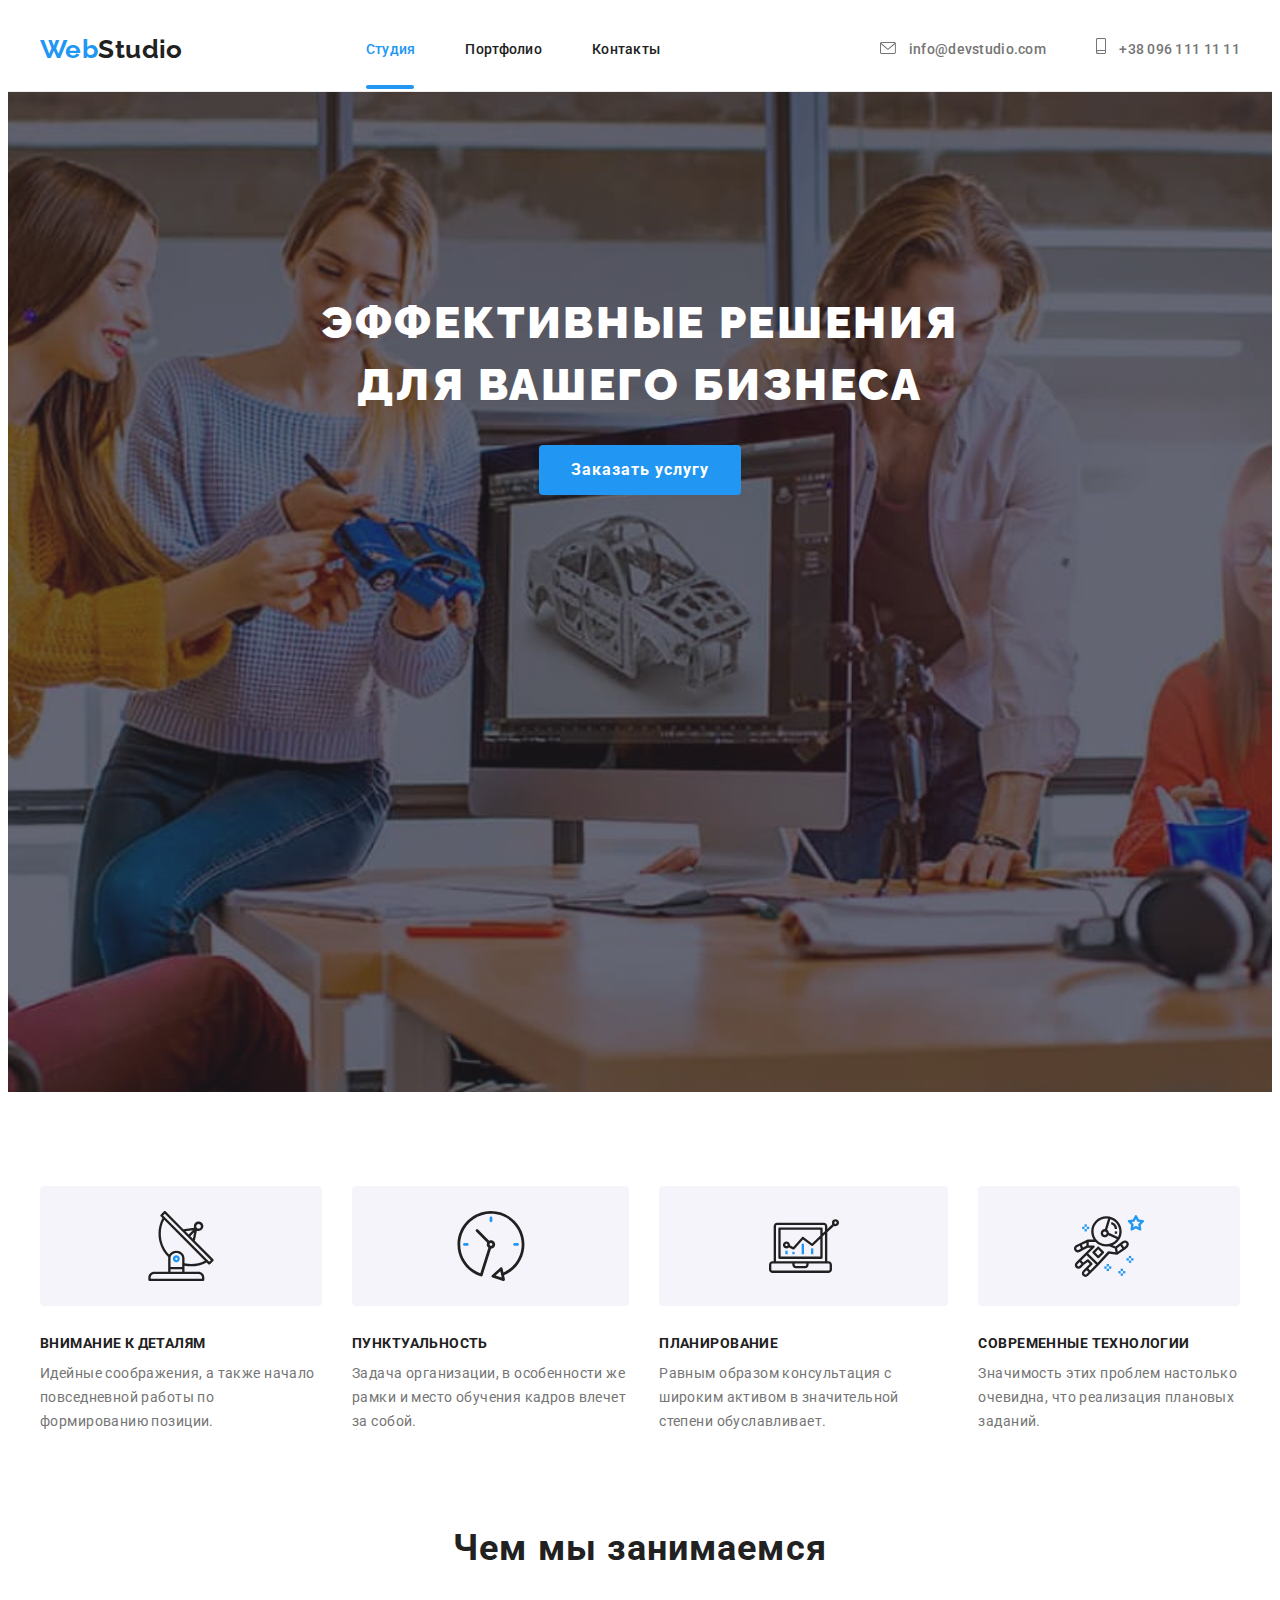
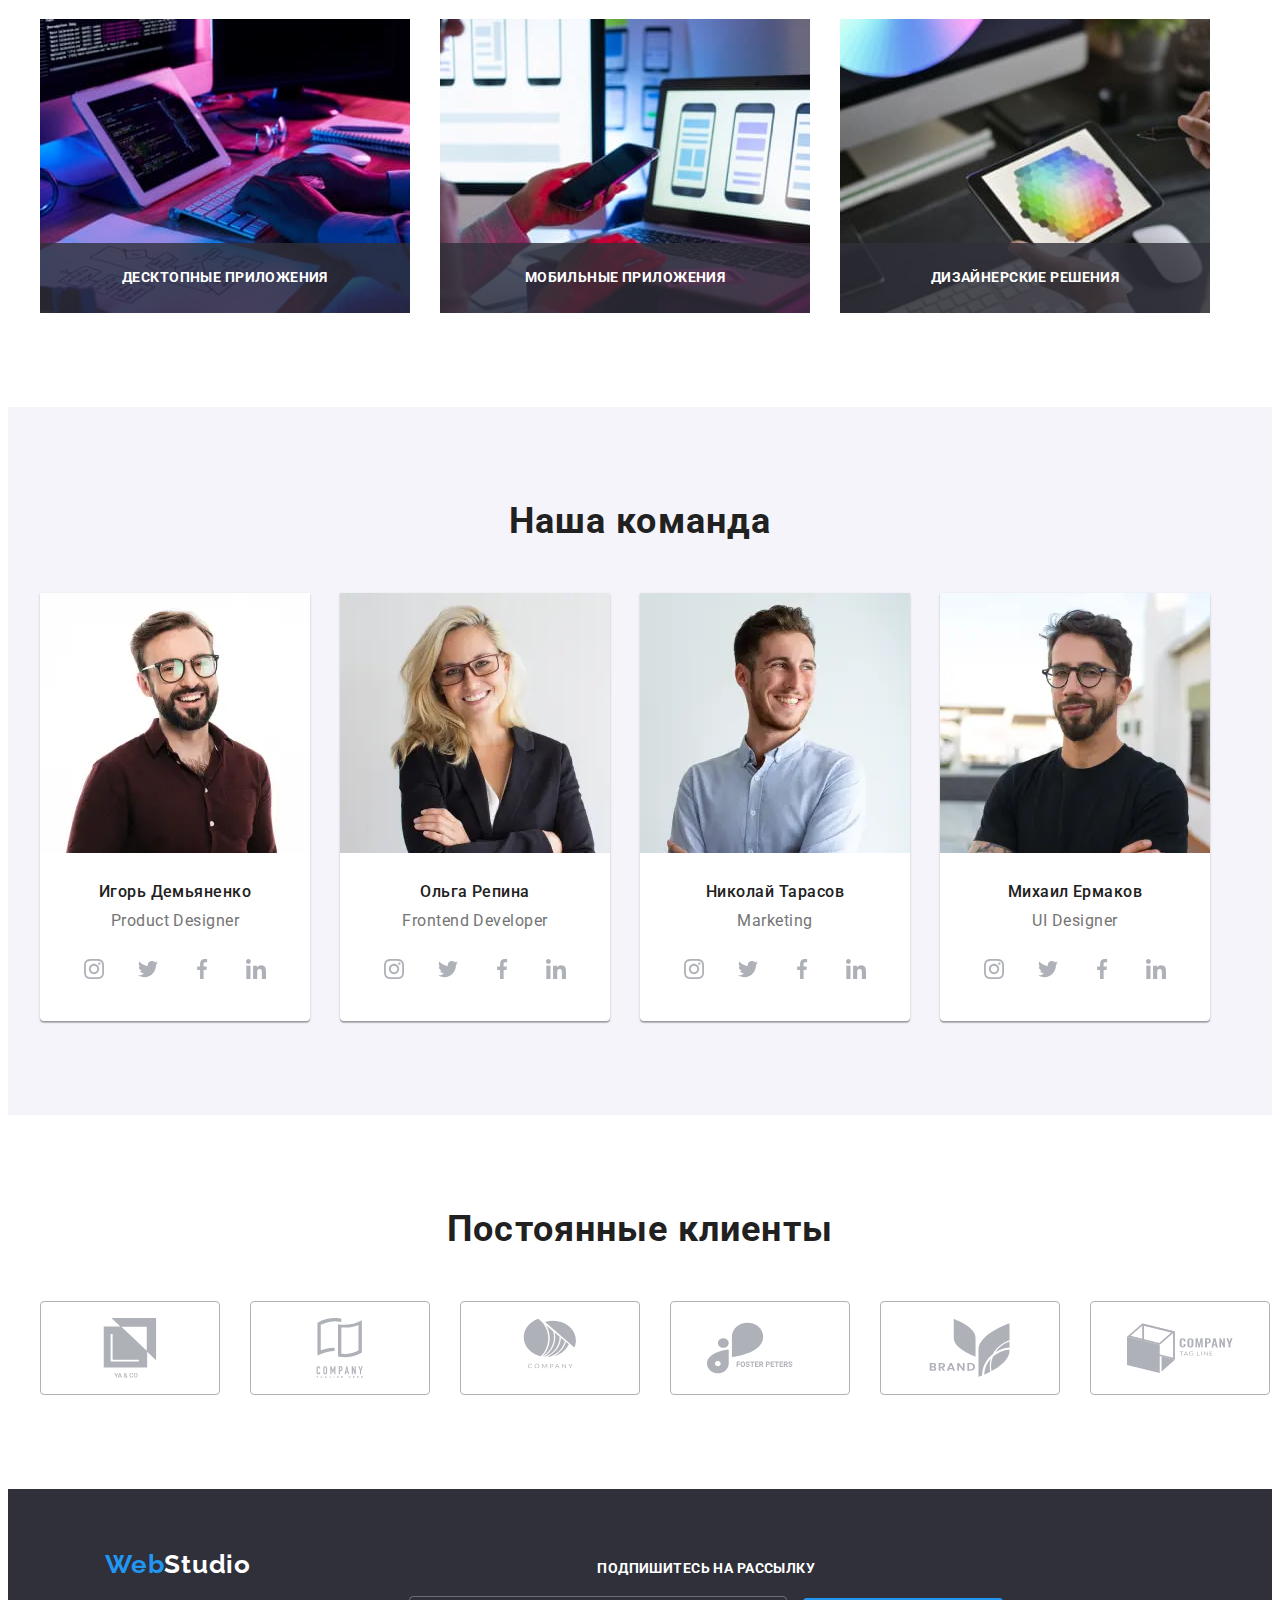
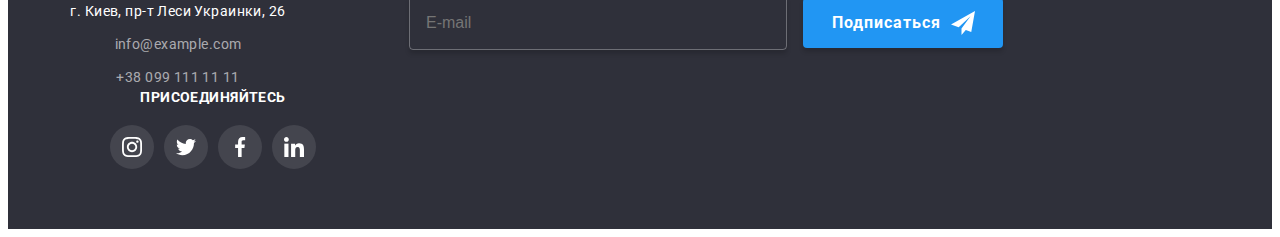
==== commit a87bce44: "футер только под моб.браузер" ====
--- a/index.html
+++ b/index.html
@@ -708,59 +708,61 @@
       </section>
     </main>
     <!--подвал страницы-->
-    <!-- <footer class="footer">
-      <div class="container footer-container"> -->
-    <!-- Адрес и контакты -->
-    <!-- <address class="footer-address" id="address">
-          <a class="logo-white" lang="en" href="index.html"
-            ><span class="logo-web">Web</span>Studio</a
-          >
-          <a
-            class="footer-address__location"
-            href="https://goo.gl/maps/ibRqbfUvFssrjPC37"
-            target="_blank"
-            rel="noreferrer noopener"
-            >г. Киев, пр-т Леси Украинки, 26</a
-          >
-          <a class="footer-address__link" href="mailto:info@example.com"
-            >info@example.com</a
-          >
-          <a class="footer-address__link" href="tel:+380991111111"
-            >+38 099 111 11 11</a
-          >
-        </address>
-        <div class="footer-social-container">
-          <p class="footer-social-container__title">присоединяйтесь</p>
-          <ul class="footer-social-container__list">
-            <li class="footer-social-container__item">
-              <a href="" class="footer-social-container__link">
-                <svg class="footer-social-container__icon">
-                  <use href="./images/sprite.svg#icon-instagram"></use>
-                </svg>
-              </a>
-            </li>
-            <li class="footer-social-container__item">
-              <a href="" class="footer-social-container__link">
-                <svg class="footer-social-container__icon">
-                  <use href="./images/sprite.svg#icon-twitter"></use>
-                </svg>
-              </a>
-            </li>
-            <li class="footer-social-container__item">
-              <a href="" class="footer-social-container__link">
-                <svg class="footer-social-container__icon">
-                  <use href="./images/sprite.svg#icon-facebook"></use>
-                </svg>
-              </a>
-            </li>
-            <li class="footer-social-container__item">
-              <a href="" class="footer-social-container__link">
-                <svg class="footer-social-container__icon">
-                  <use href="./images/sprite.svg#icon-linkedin"></use>
-                </svg>
-              </a>
-            </li>
-          </ul>
+    <footer class="footer">
+      <div class="container footer-container">
+        <div class="tablet">
+          <!-- Адрес и контакты -->
+          <address class="footer-address" id="address">
+            <a class="logo-white" lang="en" href="index.html"
+              ><span class="logo-web">Web</span>Studio</a
+            >
+            <a
+              class="footer-address__location"
+              href="https://goo.gl/maps/ibRqbfUvFssrjPC37"
+              target="_blank"
+              rel="noreferrer noopener"
+              >г. Киев, пр-т Леси Украинки, 26</a
+            >
+            <a class="footer-address__link" href="mailto:info@example.com"
+              >info@example.com</a
+            >
+            <a class="footer-address__link" href="tel:+380991111111"
+              >+38 099 111 11 11</a
+            >
+          </address>
+          <div class="footer-social-container">
+            <p class="footer-social-container__title">присоединяйтесь</p>
+            <ul class="footer-social-container__list">
+              <li class="footer-social-container__item">
+                <a href="" class="footer-social-container__link">
+                  <svg class="footer-social-container__icon">
+                    <use href="./images/sprite.svg#icon-instagram"></use>
+                  </svg>
+                </a>
+              </li>
+              <li class="footer-social-container__item">
+                <a href="" class="footer-social-container__link">
+                  <svg class="footer-social-container__icon">
+                    <use href="./images/sprite.svg#icon-twitter"></use>
+                  </svg>
+                </a>
+              </li>
+              <li class="footer-social-container__item">
+                <a href="" class="footer-social-container__link">
+                  <svg class="footer-social-container__icon">
+                    <use href="./images/sprite.svg#icon-facebook"></use>
+                  </svg>
+                </a>
+              </li>
+              <li class="footer-social-container__item">
+                <a href="" class="footer-social-container__link">
+                  <svg class="footer-social-container__icon">
+                    <use href="./images/sprite.svg#icon-linkedin"></use>
+                  </svg>
+                </a>
+              </li>
+            </ul>
+          </div>
         </div>
         <div class="footer-subscribe-container">
           <p class="footer-subscribe-container__title">
@@ -791,7 +793,7 @@
           </div>
         </div>
       </div>
-    </footer> -->
+    </footer>
     <!-- ===============МОДАЛЬНОЕ ОКНО=============== -->
     <div class="backdrop is-hidden" data-modal>
       <div class="modal">
--- a/css/main.min.css
+++ b/css/main.min.css
@@ -1,2 +1,2 @@
-:root{--title-text-color: #212121;--title-text-color-secondary: #ffffff;--primary-text-color: #757575;--accent-text-color: #2196f3;--icon-color: #afb1b8}h1,h2,h3,h4,h5,h6,p,ul{margin-top:0;margin-bottom:0;padding-left:0}ul{list-style:none}a{text-decoration:none;transition-property:color;transition-duration:250ms;transition-timing-function:cubic-bezier(0.4, 0, 0.2, 1)}a:focus,a:hover{color:var(--accent-text-color)}img{display:block;max-width:100%}address{font-style:normal}body{background-color:#ffffff;color:var(--primary-text-color);font-family:'Roboto', sans-serif;font-family:'Raleway', sans-serif;letter-spacing:0.03em;font-size:14px;line-height:1.7}.section{padding-top:60px;padding-bottom:60px}@media screen and (min-width: 1200px){.section{padding-top:94px;padding-bottom:94px}}.visually-hidden{position:absolute !important;clip:rect(1px 1px 1px 1px);clip:rect(1px, 1px, 1px, 1px);padding:0 !important;border:0 !important;height:1px !important;width:1px !important;overflow:hidden}.container{padding-left:15px;padding-right:15px}@media screen and (min-width: 480px){.container{width:480px;margin:auto}}@media screen and (min-width: 768px){.container{width:768px}}@media screen and (min-width: 1200px){.container{width:1200px}}.header-main{color:var(--title-text-color-secondary);border-bottom:1px solid #ececec}@media screen and (max-width: 767px){.header-main{padding-top:16px;padding-bottom:16px}.header-main__mobile-menu-btn{background-color:transparent;border:none;padding:0;line-height:0;transition-property:fill;transition-duration:250ms;transition-timing-function:cubic-bezier(0.4, 0, 0.2, 1)}.header-main__mobile-menu-btn:hover,.header-main__mobile-menu-btn:focus{fill:var(--accent-text-color)}.header-main__container{display:flex;align-items:center;justify-content:space-between}}@media screen and (min-width: 768px){.header-main__nav{display:flex;align-items:center;padding-top:26px;padding-bottom:26px;margin-right:84px}.header-main__nav-menu{margin-left:88px}.header-main__mobile-menu-btn{display:none}.header-main__container{display:flex;align-items:center;justify-content:space-between}}@media screen and (min-width: 1200px){.header-main{display:flex;background-color:var(--title-text-color-secondary);border-bottom:1px solid #ececec}.header-main__nav{display:flex;align-items:center}.header-main__nav-menu{margin-left:93px}.header-main__mobile-menu-btn{display:none}.header-main_container{display:flex;align-items:center;justify-content:space-between}}.website-nav-list{display:flex;align-items:center}@media screen and (max-width: 767px){.website-nav-list{display:none}}.website-nav-list__item:not(:last-child){margin-right:50px}.website-nav-list__link{font-family:'Roboto', sans-serif;font-weight:500;font-size:14px;line-height:1.14;letter-spacing:0.02em;color:var(--title-text-color);position:relative;padding-top:32px;padding-bottom:32px;transition:color 250ms cubic-bezier(0.4, 0, 0.2, 1)}.website-nav-list__link:hover,.website-nav-list__link:focus{color:var(--accent-text-color)}.website-nav-list__link--current{font-family:'Roboto', sans-serif;font-weight:500;font-size:14px;line-height:1.14;letter-spacing:0.02em;color:var(--accent-text-color);position:relative;padding-top:32px;padding-bottom:32px}.website-nav-list__link--current::after{content:'';display:block;position:absolute;bottom:0;left:0;background-color:var(--accent-text-color);width:48px;height:4px;border:0;border-radius:2px}.website-nav-list__portfolio--link--current{font-family:'Roboto', sans-serif;font-weight:500;font-size:14px;line-height:1.14;letter-spacing:0.02em;color:var(--accent-text-color);position:relative;padding-top:32px;padding-bottom:32px}.website-nav-list__portfolio--link--current::after{content:'';display:block;position:absolute;bottom:0;left:0;background-color:var(--accent-text-color);width:78px;height:4px;border:0;border-radius:2px}.logo{color:var(--title-text-color);font-family:'Raleway', sans-serif;font-weight:700;font-size:24px;line-height:1.17;transition:color 250ms cubic-bezier(0.4, 0, 0.2, 1)}.logo:hover,.logo:focus{color:var(--accent-text-color)}.logo-web{color:var(--accent-text-color)}@media screen and (min-width: 1200px){.logo-web{color:var(--accent-text-color)}.logo{color:var(--title-text-color);font-family:'Raleway', sans-serif;font-weight:700;font-size:26px;line-height:1.19;margin-right:90px;transition:color 250ms cubic-bezier(0.4, 0, 0.2, 1)}.logo:hover,.logo:focus{color:var(--accent-text-color)}}.backdrop{position:fixed;top:0;left:0;width:100%;height:100%;background-color:rgba(0,0,0,0.2);z-index:100;transition:opacity 250ms cubic-bezier(0.4, 0, 0.2, 1),visibility 250ms cubic-bezier(0.4, 0, 0.2, 1)}.is-hidden{opacity:0;visibility:hidden;pointer-events:none}@media screen and (max-width: 767px){.contacts-nav-list{display:none}}@media screen and (min-width: 768px) and (max-width: 1199px){.contacts-nav-list{display:block;align-items:center}.contacts-nav-list__item:not(:last-child){margin-bottom:10px}.contacts-nav-list__link{font-family:'Roboto', sans-serif;font-weight:500;font-size:12px;letter-spacing:0.02em;color:var(--primary-text-color)}.contacts-nav-list__mail-icon{width:14px;height:10px;margin-right:8px}.contacts-nav-list__link:hover .contacts-nav-list__mail-icon,.contacts-nav-list__link:focus .contacts-nav-list__mail-icon{fill:var(--accent-color)}.contacts-nav-list__phone-icon{width:10px;height:14px;margin-right:8px}.contacts-nav-list__link:hover .contacts-nav-list__phone-icon,.contacts-nav-list__link:focus .contacts-nav-list__phone-icon{fill:var(--accent-color)}}@media screen and (min-width: 1200px){.contacts-nav-list{display:flex;align-items:center}.contacts-nav-list__item:last-child{margin-left:50px}.contacts-nav-list__link{font-family:'Roboto', sans-serif;font-weight:500;font-size:14px;line-height:1.14;letter-spacing:0.02em;color:var(--primary-text-color);transition:color 250ms cubic-bezier(0.4, 0, 0.2, 1)}.contacts-nav-list__link:hover,.contacts-nav-list__link:focus{color:var(--accent-text-color)}.contacts-nav-list__mail-icon{margin-right:10px;fill:currentColor;transition:fill 250ms cubic-bezier(0.4, 0, 0.2, 1)}.contacts-nav-list__mail-icon:hover,.contacts-nav-list__mail-icon:focus{fill:var(--accent-text-color)}.contacts-nav-list__phone-icon{margin-right:10px;fill:currentColor;transition:fill 250ms cubic-bezier(0.4, 0, 0.2, 1)}.contacts-nav-list__phone-icon:hover,.contacts-nav-list__phone-icon:focus{fill:var(--accent-text-color)}}.feature-list{font-size:14px;line-height:1.71}@media screen and (max-width: 767px){.feature-list__item:not(:last-child){margin-bottom:30px}.feature-list__title{text-align:center}}@media screen and (min-width: 768px) and (max-width: 1199px){.feature-list{display:flex;flex-wrap:wrap}.feature-list__item{margin-right:30px;margin-bottom:30px;max-width:354px}.feature-list__item:nth-child(2n){margin-right:0}.feature-list__item:nth-last-child(-n+2){margin-bottom:0}}@media screen and (min-width: 1200px){.feature-list{display:flex}.feature-list__item:not(:last-child){margin-right:30px}}.feature-list__title{font-family:'Roboto', sans-serif;font-weight:700;font-size:14px;line-height:1.14;letter-spacing:0.03em;text-transform:uppercase;color:var(--title-text-color);margin-top:0;margin-bottom:10px}.feature-list__text{font-family:'Roboto', sans-serif;font-weight:400;font-size:14px;line-height:1.71;letter-spacing:0.03em;color:var(--primary-text-color)}.feature-list__link{display:flex;align-items:center;justify-content:center;width:100%;height:120px;background:#f5f4fa;border-radius:4px;margin-bottom:30px}.feature-list__icon{width:70px;height:70px}.footer-address__location{font-family:'Roboto', sans-serif;font-weight:400;font-size:14px;line-height:1.71;letter-spacing:0.03em;color:var(--title-text-color-secondary);transition:color 250ms cubic-bezier(0.4, 0, 0.2, 1)}.footer-address__location:hover,.footer-address__location:focus{color:var(--accent-text-color)}.footer-address__link{font-family:'Roboto', sans-serif;font-weight:400;font-size:14px;line-height:1.71;letter-spacing:0.03em;color:rgba(255,255,255,0.6);display:block;margin-top:9px;margin-bottom:0px;transition:color 250ms cubic-bezier(0.4, 0, 0.2, 1)}.footer-address__link:hover,.footer-address__link:focus{color:var(--accent-text-color)}.logo-white{font-family:'Raleway', sans-serif;font-weight:700;font-size:26px;line-height:1.19;letter-spacing:0.03em;color:var(--title-text-color-secondary);display:block;margin-top:0px;margin-bottom:20px;transition:color 250ms cubic-bezier(0.4, 0, 0.2, 1)}.logo-white:hover,.logo-white:focus{color:var(--accent-text-color)}.footer-container{display:flex;align-items:baseline}.footer-social-container{margin-left:70px}.footer-social-container__title{font-family:Roboto;font-weight:700;font-size:14px;line-height:16px;letter-spacing:0.03em;text-transform:uppercase;color:#ffffff;margin-bottom:20px}.footer-social-container__list{display:flex;justify-content:space-between}.footer-social-container__item{margin-right:10px}.footer-social-container__item:last-child{margin-right:0}.footer-social-container__link{display:flex;align-items:center;justify-content:center;width:44px;height:44px;border-radius:50%;background-color:rgba(255,255,255,0.1);transition:background-color 250ms cubic-bezier(0.4, 0, 0.2, 1)}.footer-social-container__link:hover,.footer-social-container__link:focus{background-color:var(--accent-text-color)}.footer-social-container__link:hover:hover .social-icon,.footer-social-container__link:hover:focus .social-icon,.footer-social-container__link:focus:hover .social-icon,.footer-social-container__link:focus:focus .social-icon{fill:var(--title-text-color-secondary)}.footer-social-container__icon{width:20px;height:20px;fill:#ffffff;transition:fill 250ms cubic-bezier(0.4, 0, 0.2, 1)}.footer{background-color:#2f303a;padding-bottom:60px;padding-top:60px}.section-hero__button{font-family:'Roboto', sans-serif;font-weight:700;font-size:16px;line-height:1.87;display:inline-block;letter-spacing:0.06em;cursor:pointer;border-radius:4px;border:none;min-width:200px;padding:10px 32px;color:var(--title-text-color-secondary);background-color:var(--accent-text-color);transition:background-color 250ms cubic-bezier(0.4, 0, 0.2, 1)}.section-hero__button:hover,.section-hero__button:focus{background-color:#188ce8;box-shadow:0px 4px 4px rgba(0,0,0,0.15)}.section-hero{padding-top:118px;padding-bottom:118px;margin-left:auto;margin-right:auto;background-image:linear-gradient(to right, rgba(47,48,58,0.4), rgba(47,48,58,0.4)),url(../images/mobile/imghero.jpg);background-size:cover;background-position:center;background-color:#2f303a}.container-hero{display:flex;flex-direction:column;align-items:center}.section-hero__title{font-weight:900;font-size:26px;line-height:1.6;letter-spacing:0.06em;color:var(--title-text-color-secondary);margin-bottom:30px;max-width:380px;text-align:center;text-transform:uppercase}@media (min-device-pixel-ratio: 2) and (max-width: 767px), (min-resolution: 192dpi) and (max-width: 767px), (min-resolution: 2dppx) and (max-width: 767px){.section-hero{background-image:linear-gradient(to right, rgba(47,48,58,0.4), rgba(47,48,58,0.4)),url(../images/mobile/imghero@2x.jpg)}}@media screen and (min-width: 768px){.section-hero{background-image:linear-gradient(to right, rgba(47,48,58,0.4), rgba(47,48,58,0.4)),url(../images/tablet/imghero.jpg)}}@media (min-device-pixel-ratio: 2) and (max-width: 1199px), (min-resolution: 192dpi) and (max-width: 1199px), (min-resolution: 2dppx) and (max-width: 1199px){.section-hero{background-image:linear-gradient(to right, rgba(47,48,58,0.4), rgba(47,48,58,0.4)),url(../images/tablet/imghero@2x.jpg)}}@media screen and (min-width: 1200px){.section-hero{padding-top:200px;padding-bottom:200px;min-height:600px;max-width:1600px;background-image:linear-gradient(to right, rgba(47,48,58,0.4), rgba(47,48,58,0.4)),url(../images/desktop/imghero.jpg)}.section-hero__title{font-size:44px;line-height:1.4;max-width:696px}}@media (min-device-pixel-ratio: 2) and (min-width: 1200px), (min-resolution: 192dpi) and (min-width: 1200px), (min-resolution: 2dppx) and (min-width: 1200px){.section-hero{background-image:linear-gradient(to right, rgba(47,48,58,0.4), rgba(47,48,58,0.4)),url(../images/desktop/imghero@2x.jpg)}}.modal{position:absolute;top:50%;left:50%;transform:translate(-50%, -50%);width:528px;height:581px;padding:40px;background-color:var(--title-text-color-secondary);box-shadow:0px 1px 3px rgba(0,0,0,0.12),0px 1px 1px rgba(0,0,0,0.14),0px 2px 1px rgba(0,0,0,0.2);border-radius:4px}.modal__close--button{position:absolute;align-items:center;top:8px;right:8px;cursor:pointer;border:1px solid rgba(0,0,0,0.1);background-color:var(--title-text-color-secondary);width:30px;height:30px;border-radius:50%;padding:5px 5px 5px 5px}.modal__icon--close{width:18px;height:18px;fill:var(--title-text-color);transition:fill 250ms cubic-bezier(0.4, 0, 0.2, 1)}.modal__close--button:hover .modal__icon--close,.modal__close--button:focus .modal__icon--close{fill:var(--accent-text-color)}.modal__form{display:flex;flex-direction:column}.modal__input{width:100%;height:40px;border:1px solid rgba(33,33,33,0.2);border-radius:4px;padding-left:42px;font-size:12px;line-height:1.16;letter-spacing:0.01em;color:var(--title-text-color);background-color:var(--title-text-color-secondary);transition:border-color var(--accent-text-color)}.modal__input:focus{border-color:var(--accent-text-color);outline:none}.modal__head{font-family:'Roboto', sans-serif;font-weight:700;font-size:20px;line-height:1.15;text-align:center;letter-spacing:0.03em;color:#212121;margin-bottom:12px}.modal__field{font-family:'Roboto', sans-serif;font-weight:400;font-size:12px;line-height:1.16;letter-spacing:0.01em;color:var(--primary-text-color);margin-bottom:10px}.modal__wrapper{position:relative;display:block;margin-top:4px}.modal__icon{position:absolute;top:50%;left:15px;transform:translateY(-50%);fill:var(--title-text-color);transition:fill 250ms cubic-bezier(0.4, 0, 0.2, 1)}.modal__input:focus+.modal__icon{fill:var(--accent-text-color)}.modal__comments{width:100%;height:120px;resize:none;padding:12px 16px;margin-top:4px;border:1px solid rgba(33,33,33,0.2);border-radius:4px;transition:border-color 250ms cubic-bezier(0.4, 0, 0.2, 1)}.modal__comments:focus{border-color:var(--accent-text-color);outline:none}.modal__comments::placeholder{font-family:'Roboto', sans-serif;font-weight:400;font-size:14px;line-height:1.14;letter-spacing:0.01em;color:rgba(117,117,117,0.5)}.modal__checkbox--policy{margin:auto;margin-top:10px;font-family:'Roboto', sans-serif;font-weight:400;font-size:14px;line-height:1.71;letter-spacing:0.03em;color:var(--primary-text-color)}.modal__checkbox--policy::before{content:'';display:inline-block;vertical-align:middle;width:16px;height:15px;outline:1px solid var(--title-text-color);cursor:pointer;margin-right:9px;border-radius:2px;transition:outline 250ms cubic-bezier(0.4, 0, 0.2, 1)}.modal__checkbox:checked+.modal__checkbox--policy::before{background-image:url(../images/icon-check.svg);outline-color:var(--title-text-color-secondary)}.modal__checkbox:focus+.modal__checkbox--policy::before{outline:1px solid var(--accent-text-color)}.modal__link{text-decoration:underline;color:var(--accent-text-color);transition:outline 250ms cubic-bezier(0.4, 0, 0.2, 1)}.modal__link:focus{outline:1px solid var(--accent-text-color)}.modal__submit--button{font-family:'Roboto', sans-serif;font-weight:700;font-size:16px;line-height:1.87;align-self:center;margin-top:30px;width:200px;height:50px;letter-spacing:0.06em;cursor:pointer;border-radius:4px;border-color:transparent;color:var(--title-text-color-secondary);background-color:var(--accent-text-color);transition:background-color 250ms cubic-bezier(0.4, 0, 0.2, 1),outline 250ms cubic-bezier(0.4, 0, 0.2, 1)}.modal__submit--button:hover,.modal__submit--button:focus{background-color:#188ce8;outline:1px solid var(--accent-text-color)}.button-filter-list{display:flex;justify-content:center;margin-bottom:50px;color:var(--title-text-color)}.button-filter-list__item:not(:last-child){margin-right:8px}.button-filter-list__button{font-family:'Roboto', sans-serif;font-weight:500;font-size:16px;line-height:1.62;text-align:center;letter-spacing:0.03em;cursor:pointer;color:var(--title-text-color);background-color:#f5f4fa;display:inline-block;border-radius:4px;border:none;padding:6px 22px;transition:background-color 250ms cubic-bezier(0.4, 0, 0.2, 1),color 250ms cubic-bezier(0.4, 0, 0.2, 1),box-shadow 250ms cubic-bezier(0.4, 0, 0.2, 1)}.button-filter-list__button:hover,.button-filter-list__button:focus{color:var(--title-text-color-secondary);background-color:var(--accent-text-color);box-shadow:0px 3px 1px rgba(0,0,0,0.1),0px 1px 2px rgba(0,0,0,0.08),0px 2px 2px rgba(0,0,0,0.12)}.button-filter-list__button--current{font-family:'Roboto', sans-serif;font-weight:500;font-size:16px;line-height:1.62;text-align:center;letter-spacing:0.03em;cursor:pointer;background:#f5f4fa;display:inline-block;border-radius:4px;border:none;padding:6px 22px;color:var(--title-text-color-secondary);background-color:var(--accent-text-color);box-shadow:0px 3px 1px rgba(0,0,0,0.1),0px 1px 2px rgba(0,0,0,0.08),0px 2px 2px rgba(0,0,0,0.12)}.project-list{display:flex;flex-wrap:wrap;margin-left:-30px;margin-top:-30px}.project-list__item{flex-basis:calc((100% - 90px) / 3);margin-left:30px;margin-top:30px}.project-list__link{background-color:#ffffff;display:block;transition:box-shadow 250ms cubic-bezier(0.4, 0, 0.2, 1)}.project-list__link:hover,.project-list__link:focus{box-shadow:0px 1px 1px rgba(0,0,0,0.12),0px 4px 4px rgba(0,0,0,0.06),1px 4px 6px rgba(0,0,0,0.16)}.project-list__overlay{position:relative;overflow:hidden}.project-list__title{position:absolute;top:0;left:0;width:100%;height:100%;padding:63px 24px;background-color:rgba(33,150,243,0.9);color:var(--title-text-color-secondary);font-family:'Roboto', sans-serif;font-weight:400;font-size:18px;line-height:1.55;letter-spacing:0.03em;overflow:auto;transform:translateY(100%);transition:transform 250ms cubic-bezier(0.4, 0, 0.2, 1)}.project-list__link:hover .project-list__title,.project-list__link:focus .project-list__title{transform:translateY(0%)}.project-list__content{padding:20px 24px;border-bottom:1px solid #eeeeee;border-left:1px solid #eeeeee;border-right:1px solid #eeeeee}.project-list__headline{font-family:'Roboto', sans-serif;font-weight:700;font-size:18px;line-height:2;letter-spacing:0.06em;color:var(--title-text-color)}.project-list__tagline{margin-top:4px;font-family:'Roboto', sans-serif;font-weight:400;font-size:16px;line-height:1.87;letter-spacing:0.03em;color:var(--primary-text-color)}@media screen and (min-width: 480px) and (max-width: 768px){.section-client__title{font-family:'Roboto', sans-serif;font-weight:700;font-size:28px;line-height:1.17;text-align:center;letter-spacing:0.03em;color:var(--title-text-color);margin-top:0px;margin-bottom:30px}.section-client__list{display:flex;justify-content:center;flex-wrap:wrap;margin-right:-30px;margin-bottom:-30px}.section-client__company--item{flex-basis:calc(100% / 2 - 30px);margin-right:30px;margin-bottom:30px}.section-client__company--icon{display:flex;align-items:center;justify-content:center;height:92px;border:1px solid var(--icon-color);border-radius:4px;fill:var(--icon-color);transition:fill 250ms cubic-bezier(0.4, 0, 0.2, 1),border 250ms cubic-bezier(0.4, 0, 0.2, 1)}.section-client__company--icon:hover,.section-client__company--icon:focus{fill:var(--accent-text-color);border:1px solid var(--accent-text-color)}}@media screen and (min-width: 768px){.section-client__title{font-family:'Roboto', sans-serif;font-weight:700;font-size:28px;line-height:1.17;text-align:center;letter-spacing:0.03em;color:var(--title-text-color);margin-top:0px;margin-bottom:30px}.section-client__list{display:flex;justify-content:center;flex-wrap:wrap;margin-right:-30px;margin-bottom:-30px}.section-client__company--item{flex-basis:calc(100% / 3 - 30px);margin-right:30px;margin-bottom:30px}.section-client__company--icon{display:flex;align-items:center;justify-content:center;height:92px;border:1px solid var(--icon-color);border-radius:4px;fill:var(--icon-color);transition:fill 250ms cubic-bezier(0.4, 0, 0.2, 1),border 250ms cubic-bezier(0.4, 0, 0.2, 1)}.section-client__company--icon:hover,.section-client__company--icon:focus{fill:var(--accent-text-color);border:1px solid var(--accent-text-color)}}@media screen and (min-width: 1200px){.section-client__title{font-family:'Roboto', sans-serif;font-weight:700;font-size:36px;line-height:1.16;text-align:center;letter-spacing:0.03em;color:var(--title-text-color);margin-top:0px;margin-bottom:50px}.section-client__list{display:flex;flex-wrap:nowrap;justify-content:center}.section-client__company--item{margin-right:30px}.section-client__company--item:last-child{margin-right:0}.section-client__company--icon{display:flex;align-items:center;justify-content:center;height:92px;border:1px solid var(--icon-color);border-radius:4px;fill:var(--icon-color);transition:fill 250ms cubic-bezier(0.4, 0, 0.2, 1),border 250ms cubic-bezier(0.4, 0, 0.2, 1)}.section-client__company--icon:hover,.section-client__company--icon:focus{fill:var(--accent-text-color);border:1px solid var(--accent-text-color)}}@media screen and (max-width: 767px){.section-team__item:not(:last-child){margin-bottom:30px}.section-team-card__title{font-family:'Roboto', sans-serif;font-weight:500;font-size:16px;line-height:1.18;text-align:center;letter-spacing:0.03em;color:#212121;margin-top:30px;margin-bottom:10px}.section-team-card__profession{font-family:'Roboto', sans-serif;width:400;font-size:16px;line-height:19px;text-align:center;letter-spacing:0.03em;margin-bottom:16px;color:#757575}.section-team-card__social--list{padding:0 74px 24px;display:flex;justify-content:center}.section-team-card__item:not(:last-child){margin-right:10px}.section-team__list{display:block;flex-wrap:wrap;margin-right:-30px;margin-bottom:-30px}.section-team__item{flex-basis:calc(100% / 2 - 30px);margin-right:30px;margin-bottom:30px}.section-team-card__link{display:flex;align-items:center;justify-content:center;width:44px;height:44px;border-radius:50%;background:#ffffff;transition:backgraund 250ms cubic-bezier(0.4, 0, 0.2, 1)}.section-team-card__link:hover,.section-team-card__link:focus{background:var(--accent-text-color)}.section-team-card__icon{width:20px;height:20px;fill:var(--icon-color);transition:fill 250ms cubic-bezier(0.4, 0, 0.2, 1)}.section-team-card__link:hover .section-team-card__icon,.section-team-card__link :focus .section-team-card__icon{fill:var(--title-text-color-secondary)}}@media screen and (min-width: 768px) and (max-width: 1199px){.section-team-card__title{font-family:'Roboto', sans-serif;font-weight:500;font-size:16px;line-height:1.18;text-align:center;letter-spacing:0.03em;color:#212121;margin-top:30px;margin-bottom:10px}.section-team-card__profession{font-family:'Roboto', sans-serif;width:400;font-size:16px;line-height:19px;text-align:center;letter-spacing:0.03em;margin-bottom:16px;color:#757575}.section-team-card__social--list{padding:0 74px 24px;display:flex;justify-content:space-between}.section-team__list{display:flex;flex-wrap:wrap;margin-right:-30px;margin-bottom:-30px}.section-team__item{flex-basis:calc(100% / 2 - 30px);margin-right:30px;margin-bottom:30px}.section-team-card__link{display:flex;align-items:center;justify-content:center;width:44px;height:44px;border-radius:50%;background:#ffffff;transition:backgraund 250ms cubic-bezier(0.4, 0, 0.2, 1)}.section-team-card__link:hover,.section-team-card__link:focus{background:var(--accent-text-color)}.section-team-card__icon{width:20px;height:20px;fill:var(--icon-color);transition:fill 250ms cubic-bezier(0.4, 0, 0.2, 1)}.section-team-card__link:hover .section-team-card__icon,.section-team-card__link :focus .section-team-card__icon{fill:var(--title-text-color-secondary)}}@media screen and (min-width: 1200px){.section-team-card{padding-top:30px;padding-bottom:30px;padding-left:32px;padding-right:32px}.section-team-card__title{font-family:'Roboto', sans-serif;font-weight:500;font-size:16px;line-height:1.18;text-align:center;letter-spacing:0.03em;color:var(--title-text-color);margin-top:0;margin-bottom:0}.section-team-card__profession{font-family:'Roboto', sans-serif;font-weight:400;font-size:16px;line-height:1.18;text-align:center;letter-spacing:0.03em;color:var(--primary-text-color);margin-top:10px;margin-bottom:16px}.section-team-card__social--list{display:flex;justify-content:space-between}.section-team-card__link{display:flex;align-items:center;justify-content:center;width:44px;height:44px;border-radius:50%;background:#ffffff;transition:backgraund 250ms cubic-bezier(0.4, 0, 0.2, 1)}.section-team-card__link:hover,.section-team-card__link:focus{background:var(--accent-text-color)}.section-team-card__icon{width:20px;height:20px;fill:var(--icon-color);transition:fill 250ms cubic-bezier(0.4, 0, 0.2, 1)}.section-team-card__link:hover .section-team-card__icon,.section-team-card__link :focus .section-team-card__icon{fill:var(--title-text-color-secondary)}}.section-team{background-color:#f5f4fa}.section-team__item{background:#ffffff;box-shadow:0px 1px 3px rgba(0,0,0,0.12),0px 1px 1px rgba(0,0,0,0.14),0px 2px 1px rgba(0,0,0,0.2);border-radius:0px 0px 4px 4px}@media screen and (max-width: 767px){.section-team__list:not(:last-child){margin-bottom:30px}.section-team__title{font-family:'Roboto', sans-serif;font-weight:700;font-size:28px;line-height:1.17;text-align:center;letter-spacing:0.03em;color:#212121;margin-bottom:30px}}@media screen and (min-width: 768px) and (max-width: 1199px){.section-team-list{display:flex;flex-wrap:wrap}.section-team__title{font-family:'Roboto', sans-serif;font-weight:700;font-size:28px;line-height:1.17;text-align:center;letter-spacing:0.03em;color:#212121;margin-bottom:30px}.section-team__item{margin-right:30px;margin-bottom:30px;min-width:354px}.section-team__item:nth-child(2n){margin-right:0}.section-team__item:nth-last-child(-n+2){margin-bottom:0}}@media screen and (min-width: 1200px){.section-team{background-color:#f5f4fa}.section-team__title{font-family:'Roboto', sans-serif;font-weight:700;font-size:36px;line-height:1.16;text-align:center;letter-spacing:0.03em;color:var(--title-text-color);margin-top:0px;margin-bottom:50px}.section-team__list{display:flex}.section-team__item{font-weight:500;font-size:16px;line-height:1.17;color:var(--title-text-color);text-align:center;background:#ffffff;box-shadow:0px 1px 3px rgba(0,0,0,0.12),0px 1px 1px rgba(0,0,0,0.14),0px 2px 1px rgba(0,0,0,0.2);border-radius:0px 0px 4px 4px}.section-team__item{box-shadow:0px 1px 3px rgba(0,0,0,0.12),0px 1px 1px rgba(0,0,0,0.14),0px 2px 1px rgba(0,0,0,0.2);border-radius:0px 0px 4px 4px;background-color:#ffffff}.section-team__item:not(:last-child){margin-right:30px}}.footer-subscribe-container{margin-left:93px}.footer-subscribe-container__title{font-family:Roboto;font-weight:700;font-size:14px;line-height:16px;letter-spacing:0.03em;text-transform:uppercase;color:#ffffff;margin-bottom:20px}.footer-subscribe-container__input{width:358px;height:50px;border:1px solid rgba(255,255,255,0.3);border-radius:4px;color:rgba(255,255,255,0.6);font-size:16px;line-height:1.25;background-color:rgba(33,150,243,0);padding-left:16px;margin-right:12px;box-shadow:0px 4px 4px 0px rgba(0,0,0,0.15)}.footer-subscribe-container__input:hover,.footer-subscribe-container__input:focus{outline:none}.footer-subscribe-container__button--subscribe{display:inline-flex;align-items:center;justify-content:center;width:200px;height:50px;background-color:var(--accent-text-color);color:var(--title-text-color-secondary);text-align:center;font-family:Roboto;font-size:16px;font-weight:700;line-height:1.87;letter-spacing:0.06em;border:0;border-radius:4px;box-shadow:0px 4px 4px 0px rgba(0,0,0,0.15);cursor:pointer;transition:background-color 250ms cubic-bezier(0.4, 0, 0.2, 1)}.footer-subscribe-container__button--subscribe:hover,.footer-subscribe-container__button--subscribe:focus{background-color:#188ce8}.footer-subscribe-container__icon--send{fill:var(--title-text-color-secondary);margin-left:10px}@media screen and (max-width: 1199px){.we-make{display:none}}.we-make{padding-top:0px}.we-make__title{font-family:'Roboto', sans-serif;font-weight:700;font-size:36px;line-height:1.16;text-align:center;letter-spacing:0.03em;color:var(--title-text-color);margin-top:0px;margin-bottom:50px}.we-make__list{display:flex}.we-make__item{position:relative}.we-make__item:not(:last-child){margin-right:30px}.we-make__text{position:absolute;bottom:0;display:flex;align-items:center;justify-content:center;width:370px;height:70px;font-family:'Roboto', sans-serif;font-weight:700;font-size:14px;line-height:1.14;text-align:center;letter-spacing:0.03em;text-transform:uppercase;color:var(--title-text-color-secondary);background-color:rgba(47,48,58,0.8)}.visually-hidden-portfolio{position:absolute;width:1px;height:1px;margin:-1px;border:none;padding:0;white-space:nowrap;clip-path:inset(100%);clip:rect(0 0 0 0);overflow:hidden}@media screen and (max-width: 767px){.mobile-menu{position:fixed;top:0;left:0;width:100vw;height:100vh;overflow:auto;background-color:var(--title-text-color-secondary);font-family:'Roboto', sans-serif;opacity:0;visibility:hidden;pointer-events:none;z-index:20;transition:opacity, visibility;transition-duration:250ms;transition-timing-function:cubic-bezier(0.4, 0, 0.2, 1)}.mobile-menu.is-open{opacity:1;visibility:visible;pointer-events:auto}.mobile-menu__container{position:relative;padding-left:40px;padding-top:48px;padding-bottom:48px}.mobile-menu__close-btn{position:absolute;top:10px;right:15px;width:40px;height:40px;background-color:transparent;border:none;transition-property:color;transition-duration:250ms;transition-timing-function:cubic-bezier(0.4, 0, 0.2, 1)}.mobile-menu__close-btn:hover,.mobile-menu__close-btn:focus{color:var(--accent-text-color)}.mobile-menu__nav{margin-bottom:302px}.mobile-menu__nav-item{font-weight:500;font-size:40px;letter-spacing:0.02em}.mobile-menu__nav-item:not(:last-child){margin-bottom:32px}.mobile-menu__nav-link{color:var(--title-text-color)}.mobile-menu__contacts{margin-bottom:64px}.mobile-menu__contacts-phone{margin-bottom:32px;font-weight:500;font-size:34px;letter-spacing:0.02em}.mobile-menu__contacts-phone-link{color:var(--accent-text-color)}.mobile-menu__contacts-email{font-weight:500;font-size:24px;letter-spacing:0.02em}.mobile-menu__contacts-email-link{color:var(--primary-text-color)}.mobile-menu__network{display:flex}.mobile-menu__network-item{font-weight:500;font-size:18px;line-height:1.2;letter-spacing:0.02em}.mobile-menu__network-item:not(:last-child){margin-right:20px}.mobile-menu__network-link{color:var(--accent-text-color)}}@media screen and (min-width: 768px){.mobile-menu{display:none}}
+:root{--title-text-color: #212121;--title-text-color-secondary: #ffffff;--primary-text-color: #757575;--accent-text-color: #2196f3;--icon-color: #afb1b8}h1,h2,h3,h4,h5,h6,p,ul{margin-top:0;margin-bottom:0;padding-left:0}ul{list-style:none}a{text-decoration:none;transition-property:color;transition-duration:250ms;transition-timing-function:cubic-bezier(0.4, 0, 0.2, 1)}a:focus,a:hover{color:var(--accent-text-color)}img{display:block;max-width:100%}address{font-style:normal}body{background-color:#ffffff;color:var(--primary-text-color);font-family:'Roboto', sans-serif;font-family:'Raleway', sans-serif;letter-spacing:0.03em;font-size:14px;line-height:1.7}.section{padding-top:60px;padding-bottom:60px}@media screen and (min-width: 1200px){.section{padding-top:94px;padding-bottom:94px}}.visually-hidden{position:absolute !important;clip:rect(1px 1px 1px 1px);clip:rect(1px, 1px, 1px, 1px);padding:0 !important;border:0 !important;height:1px !important;width:1px !important;overflow:hidden}.container{padding-left:15px;padding-right:15px}@media screen and (min-width: 480px){.container{width:480px;margin:auto}}@media screen and (min-width: 768px){.container{width:768px}}@media screen and (min-width: 1200px){.container{width:1200px}}.header-main{color:var(--title-text-color-secondary);border-bottom:1px solid #ececec}@media screen and (max-width: 767px){.header-main{padding-top:16px;padding-bottom:16px}.header-main__mobile-menu-btn{background-color:transparent;border:none;padding:0;line-height:0;transition-property:fill;transition-duration:250ms;transition-timing-function:cubic-bezier(0.4, 0, 0.2, 1)}.header-main__mobile-menu-btn:hover,.header-main__mobile-menu-btn:focus{fill:var(--accent-text-color)}.header-main__container{display:flex;align-items:center;justify-content:space-between}}@media screen and (min-width: 768px){.header-main__nav{display:flex;align-items:center;padding-top:26px;padding-bottom:26px;margin-right:84px}.header-main__nav-menu{margin-left:88px}.header-main__mobile-menu-btn{display:none}.header-main__container{display:flex;align-items:center;justify-content:space-between}}@media screen and (min-width: 1200px){.header-main{display:flex;background-color:var(--title-text-color-secondary);border-bottom:1px solid #ececec}.header-main__nav{display:flex;align-items:center}.header-main__nav-menu{margin-left:93px}.header-main__mobile-menu-btn{display:none}.header-main_container{display:flex;align-items:center;justify-content:space-between}}.website-nav-list{display:flex;align-items:center}@media screen and (max-width: 767px){.website-nav-list{display:none}}.website-nav-list__item:not(:last-child){margin-right:50px}.website-nav-list__link{font-family:'Roboto', sans-serif;font-weight:500;font-size:14px;line-height:1.14;letter-spacing:0.02em;color:var(--title-text-color);position:relative;padding-top:32px;padding-bottom:32px;transition:color 250ms cubic-bezier(0.4, 0, 0.2, 1)}.website-nav-list__link:hover,.website-nav-list__link:focus{color:var(--accent-text-color)}.website-nav-list__link--current{font-family:'Roboto', sans-serif;font-weight:500;font-size:14px;line-height:1.14;letter-spacing:0.02em;color:var(--accent-text-color);position:relative;padding-top:32px;padding-bottom:32px}.website-nav-list__link--current::after{content:'';display:block;position:absolute;bottom:0;left:0;background-color:var(--accent-text-color);width:48px;height:4px;border:0;border-radius:2px}.website-nav-list__portfolio--link--current{font-family:'Roboto', sans-serif;font-weight:500;font-size:14px;line-height:1.14;letter-spacing:0.02em;color:var(--accent-text-color);position:relative;padding-top:32px;padding-bottom:32px}.website-nav-list__portfolio--link--current::after{content:'';display:block;position:absolute;bottom:0;left:0;background-color:var(--accent-text-color);width:78px;height:4px;border:0;border-radius:2px}.logo{color:var(--title-text-color);font-family:'Raleway', sans-serif;font-weight:700;font-size:24px;line-height:1.17;transition:color 250ms cubic-bezier(0.4, 0, 0.2, 1)}.logo:hover,.logo:focus{color:var(--accent-text-color)}.logo-web{color:var(--accent-text-color)}@media screen and (min-width: 1200px){.logo-web{color:var(--accent-text-color)}.logo{color:var(--title-text-color);font-family:'Raleway', sans-serif;font-weight:700;font-size:26px;line-height:1.19;margin-right:90px;transition:color 250ms cubic-bezier(0.4, 0, 0.2, 1)}.logo:hover,.logo:focus{color:var(--accent-text-color)}}.backdrop{position:fixed;top:0;left:0;width:100%;height:100%;background-color:rgba(0,0,0,0.2);z-index:100;transition:opacity 250ms cubic-bezier(0.4, 0, 0.2, 1),visibility 250ms cubic-bezier(0.4, 0, 0.2, 1)}.is-hidden{opacity:0;visibility:hidden;pointer-events:none}@media screen and (max-width: 767px){.contacts-nav-list{display:none}}@media screen and (min-width: 768px) and (max-width: 1199px){.contacts-nav-list{display:block;align-items:center}.contacts-nav-list__item:not(:last-child){margin-bottom:10px}.contacts-nav-list__link{font-family:'Roboto', sans-serif;font-weight:500;font-size:12px;letter-spacing:0.02em;color:var(--primary-text-color)}.contacts-nav-list__mail-icon{width:14px;height:10px;margin-right:8px}.contacts-nav-list__link:hover .contacts-nav-list__mail-icon,.contacts-nav-list__link:focus .contacts-nav-list__mail-icon{fill:var(--accent-color)}.contacts-nav-list__phone-icon{width:10px;height:14px;margin-right:8px}.contacts-nav-list__link:hover .contacts-nav-list__phone-icon,.contacts-nav-list__link:focus .contacts-nav-list__phone-icon{fill:var(--accent-color)}}@media screen and (min-width: 1200px){.contacts-nav-list{display:flex;align-items:center}.contacts-nav-list__item:last-child{margin-left:50px}.contacts-nav-list__link{font-family:'Roboto', sans-serif;font-weight:500;font-size:14px;line-height:1.14;letter-spacing:0.02em;color:var(--primary-text-color);transition:color 250ms cubic-bezier(0.4, 0, 0.2, 1)}.contacts-nav-list__link:hover,.contacts-nav-list__link:focus{color:var(--accent-text-color)}.contacts-nav-list__mail-icon{margin-right:10px;fill:currentColor;transition:fill 250ms cubic-bezier(0.4, 0, 0.2, 1)}.contacts-nav-list__mail-icon:hover,.contacts-nav-list__mail-icon:focus{fill:var(--accent-text-color)}.contacts-nav-list__phone-icon{margin-right:10px;fill:currentColor;transition:fill 250ms cubic-bezier(0.4, 0, 0.2, 1)}.contacts-nav-list__phone-icon:hover,.contacts-nav-list__phone-icon:focus{fill:var(--accent-text-color)}}.feature-list{font-size:14px;line-height:1.71}@media screen and (max-width: 767px){.feature-list__item:not(:last-child){margin-bottom:30px}.feature-list__title{text-align:center}}@media screen and (min-width: 768px) and (max-width: 1199px){.feature-list{display:flex;flex-wrap:wrap}.feature-list__item{margin-right:30px;margin-bottom:30px;max-width:354px}.feature-list__item:nth-child(2n){margin-right:0}.feature-list__item:nth-last-child(-n+2){margin-bottom:0}}@media screen and (min-width: 1200px){.feature-list{display:flex}.feature-list__item:not(:last-child){margin-right:30px}}.feature-list__title{font-family:'Roboto', sans-serif;font-weight:700;font-size:14px;line-height:1.14;letter-spacing:0.03em;text-transform:uppercase;color:var(--title-text-color);margin-top:0;margin-bottom:10px}.feature-list__text{font-family:'Roboto', sans-serif;font-weight:400;font-size:14px;line-height:1.71;letter-spacing:0.03em;color:var(--primary-text-color)}.feature-list__link{display:flex;align-items:center;justify-content:center;width:100%;height:120px;background:#f5f4fa;border-radius:4px;margin-bottom:30px}.feature-list__icon{width:70px;height:70px}.footer-address__location{font-family:'Roboto', sans-serif;font-weight:400;font-size:14px;line-height:1.71;letter-spacing:0.03em;color:var(--title-text-color-secondary);transition:color 250ms cubic-bezier(0.4, 0, 0.2, 1)}.footer-address__location:hover,.footer-address__location:focus{color:var(--accent-text-color)}.footer-address__link{font-family:'Roboto', sans-serif;font-weight:400;font-size:14px;line-height:1.71;letter-spacing:0.03em;color:rgba(255,255,255,0.6);display:block;margin-top:9px;margin-bottom:0px;transition:color 250ms cubic-bezier(0.4, 0, 0.2, 1)}.footer-address__link:hover,.footer-address__link:focus{color:var(--accent-text-color)}.logo-white{font-family:'Raleway', sans-serif;font-weight:700;font-size:26px;line-height:1.19;letter-spacing:0.03em;color:var(--title-text-color-secondary);display:block;margin-top:0px;margin-bottom:20px;transition:color 250ms cubic-bezier(0.4, 0, 0.2, 1)}.logo-white:hover,.logo-white:focus{color:var(--accent-text-color)}@media screen and (max-width: 767px){.footer-address{margin-bottom:60px}.footer-social-container__title{font-family:'Roboto', sans-serif;font-weight:700;font-size:14px;line-height:16px;letter-spacing:0.03em;text-transform:uppercase;color:#ffffff;margin-bottom:20px}.footer-social-container__list{display:flex;justify-content:center}.footer-social-container__item{margin-right:10px}.footer-social-container__item:last-child{margin-right:0}.footer-subscribe-container__title{margin-top:60px}.footer-social-container__link{display:flex;align-items:center;justify-content:center;width:44px;height:44px;border-radius:50%;background-color:rgba(255,255,255,0.1);transition:background-color 250ms cubic-bezier(0.4, 0, 0.2, 1)}.footer-social-container__link:hover,.footer-social-container__link:focus{background-color:var(--accent-text-color)}.footer-social-container__link:hover:hover .social-icon,.footer-social-container__link:hover:focus .social-icon,.footer-social-container__link:focus:hover .social-icon,.footer-social-container__link:focus:focus .social-icon{fill:var(--title-text-color-secondary)}.footer-social-container__icon{width:20px;height:20px;fill:#ffffff;transition:fill 250ms cubic-bezier(0.4, 0, 0.2, 1)}}@media screen and (min-width: 768px) and (max-width: 1199px){.footer-subscribe-container{display:block;margin:auto}.footer-subscribe-container__input{width:450px}.tablet{display:flex;align-items:baseline;justify-content:center}.footer-address{margin-right:165px}}@media screen and (min-width: 1200px){.footer-container{display:flex;align-items:baseline}.footer-social-container{margin-left:70px}.footer-social-container__title{font-family:'Roboto', sans-serif;font-weight:700;font-size:14px;line-height:16px;letter-spacing:0.03em;text-transform:uppercase;color:#ffffff;margin-bottom:20px}.footer-social-container__list{display:flex;justify-content:space-between}.footer-social-container__item{margin-right:10px}.footer-social-container__item:last-child{margin-right:0}.footer-social-container__link{display:flex;align-items:center;justify-content:center;width:44px;height:44px;border-radius:50%;background-color:rgba(255,255,255,0.1);transition:background-color 250ms cubic-bezier(0.4, 0, 0.2, 1)}.footer-social-container__link:hover,.footer-social-container__link:focus{background-color:var(--accent-text-color)}.footer-social-container__link:hover:hover .social-icon,.footer-social-container__link:hover:focus .social-icon,.footer-social-container__link:focus:hover .social-icon,.footer-social-container__link:focus:focus .social-icon{fill:var(--title-text-color-secondary)}.footer-social-container__icon{width:20px;height:20px;fill:#ffffff;transition:fill 250ms cubic-bezier(0.4, 0, 0.2, 1)}}.footer{background-color:#2f303a;padding-bottom:60px;padding-top:60px;text-align:center}.section-hero__button{font-family:'Roboto', sans-serif;font-weight:700;font-size:16px;line-height:1.87;display:inline-block;letter-spacing:0.06em;cursor:pointer;border-radius:4px;border:none;min-width:200px;padding:10px 32px;color:var(--title-text-color-secondary);background-color:var(--accent-text-color);transition:background-color 250ms cubic-bezier(0.4, 0, 0.2, 1)}.section-hero__button:hover,.section-hero__button:focus{background-color:#188ce8;box-shadow:0px 4px 4px rgba(0,0,0,0.15)}.section-hero{padding-top:118px;padding-bottom:118px;margin-left:auto;margin-right:auto;background-image:linear-gradient(to right, rgba(47,48,58,0.4), rgba(47,48,58,0.4)),url(../images/mobile/imghero.jpg);background-size:cover;background-position:center;background-color:#2f303a}.container-hero{display:flex;flex-direction:column;align-items:center}.section-hero__title{font-weight:900;font-size:26px;line-height:1.6;letter-spacing:0.06em;color:var(--title-text-color-secondary);margin-bottom:30px;max-width:380px;text-align:center;text-transform:uppercase}@media (min-device-pixel-ratio: 2) and (max-width: 767px), (min-resolution: 192dpi) and (max-width: 767px), (min-resolution: 2dppx) and (max-width: 767px){.section-hero{background-image:linear-gradient(to right, rgba(47,48,58,0.4), rgba(47,48,58,0.4)),url(../images/mobile/imghero@2x.jpg)}}@media screen and (min-width: 768px){.section-hero{background-image:linear-gradient(to right, rgba(47,48,58,0.4), rgba(47,48,58,0.4)),url(../images/tablet/imghero.jpg)}}@media (min-device-pixel-ratio: 2) and (max-width: 1199px), (min-resolution: 192dpi) and (max-width: 1199px), (min-resolution: 2dppx) and (max-width: 1199px){.section-hero{background-image:linear-gradient(to right, rgba(47,48,58,0.4), rgba(47,48,58,0.4)),url(../images/tablet/imghero@2x.jpg)}}@media screen and (min-width: 1200px){.section-hero{padding-top:200px;padding-bottom:200px;min-height:600px;max-width:1600px;background-image:linear-gradient(to right, rgba(47,48,58,0.4), rgba(47,48,58,0.4)),url(../images/desktop/imghero.jpg)}.section-hero__title{font-size:44px;line-height:1.4;max-width:696px}}@media (min-device-pixel-ratio: 2) and (min-width: 1200px), (min-resolution: 192dpi) and (min-width: 1200px), (min-resolution: 2dppx) and (min-width: 1200px){.section-hero{background-image:linear-gradient(to right, rgba(47,48,58,0.4), rgba(47,48,58,0.4)),url(../images/desktop/imghero@2x.jpg)}}.modal{position:absolute;top:50%;left:50%;transform:translate(-50%, -50%);width:528px;height:581px;padding:40px;background-color:var(--title-text-color-secondary);box-shadow:0px 1px 3px rgba(0,0,0,0.12),0px 1px 1px rgba(0,0,0,0.14),0px 2px 1px rgba(0,0,0,0.2);border-radius:4px}.modal__close--button{position:absolute;align-items:center;top:8px;right:8px;cursor:pointer;border:1px solid rgba(0,0,0,0.1);background-color:var(--title-text-color-secondary);width:30px;height:30px;border-radius:50%;padding:5px 5px 5px 5px}.modal__icon--close{width:18px;height:18px;fill:var(--title-text-color);transition:fill 250ms cubic-bezier(0.4, 0, 0.2, 1)}.modal__close--button:hover .modal__icon--close,.modal__close--button:focus .modal__icon--close{fill:var(--accent-text-color)}.modal__form{display:flex;flex-direction:column}.modal__input{width:100%;height:40px;border:1px solid rgba(33,33,33,0.2);border-radius:4px;padding-left:42px;font-size:12px;line-height:1.16;letter-spacing:0.01em;color:var(--title-text-color);background-color:var(--title-text-color-secondary);transition:border-color var(--accent-text-color)}.modal__input:focus{border-color:var(--accent-text-color);outline:none}.modal__head{font-family:'Roboto', sans-serif;font-weight:700;font-size:20px;line-height:1.15;text-align:center;letter-spacing:0.03em;color:#212121;margin-bottom:12px}.modal__field{font-family:'Roboto', sans-serif;font-weight:400;font-size:12px;line-height:1.16;letter-spacing:0.01em;color:var(--primary-text-color);margin-bottom:10px}.modal__wrapper{position:relative;display:block;margin-top:4px}.modal__icon{position:absolute;top:50%;left:15px;transform:translateY(-50%);fill:var(--title-text-color);transition:fill 250ms cubic-bezier(0.4, 0, 0.2, 1)}.modal__input:focus+.modal__icon{fill:var(--accent-text-color)}.modal__comments{width:100%;height:120px;resize:none;padding:12px 16px;margin-top:4px;border:1px solid rgba(33,33,33,0.2);border-radius:4px;transition:border-color 250ms cubic-bezier(0.4, 0, 0.2, 1)}.modal__comments:focus{border-color:var(--accent-text-color);outline:none}.modal__comments::placeholder{font-family:'Roboto', sans-serif;font-weight:400;font-size:14px;line-height:1.14;letter-spacing:0.01em;color:rgba(117,117,117,0.5)}.modal__checkbox--policy{margin:auto;margin-top:10px;font-family:'Roboto', sans-serif;font-weight:400;font-size:14px;line-height:1.71;letter-spacing:0.03em;color:var(--primary-text-color)}.modal__checkbox--policy::before{content:'';display:inline-block;vertical-align:middle;width:16px;height:15px;outline:1px solid var(--title-text-color);cursor:pointer;margin-right:9px;border-radius:2px;transition:outline 250ms cubic-bezier(0.4, 0, 0.2, 1)}.modal__checkbox:checked+.modal__checkbox--policy::before{background-image:url(../images/icon-check.svg);outline-color:var(--title-text-color-secondary)}.modal__checkbox:focus+.modal__checkbox--policy::before{outline:1px solid var(--accent-text-color)}.modal__link{text-decoration:underline;color:var(--accent-text-color);transition:outline 250ms cubic-bezier(0.4, 0, 0.2, 1)}.modal__link:focus{outline:1px solid var(--accent-text-color)}.modal__submit--button{font-family:'Roboto', sans-serif;font-weight:700;font-size:16px;line-height:1.87;align-self:center;margin-top:30px;width:200px;height:50px;letter-spacing:0.06em;cursor:pointer;border-radius:4px;border-color:transparent;color:var(--title-text-color-secondary);background-color:var(--accent-text-color);transition:background-color 250ms cubic-bezier(0.4, 0, 0.2, 1),outline 250ms cubic-bezier(0.4, 0, 0.2, 1)}.modal__submit--button:hover,.modal__submit--button:focus{background-color:#188ce8;outline:1px solid var(--accent-text-color)}.button-filter-list{display:flex;justify-content:center;margin-bottom:50px;color:var(--title-text-color)}.button-filter-list__item:not(:last-child){margin-right:8px}.button-filter-list__button{font-family:'Roboto', sans-serif;font-weight:500;font-size:16px;line-height:1.62;text-align:center;letter-spacing:0.03em;cursor:pointer;color:var(--title-text-color);background-color:#f5f4fa;display:inline-block;border-radius:4px;border:none;padding:6px 22px;transition:background-color 250ms cubic-bezier(0.4, 0, 0.2, 1),color 250ms cubic-bezier(0.4, 0, 0.2, 1),box-shadow 250ms cubic-bezier(0.4, 0, 0.2, 1)}.button-filter-list__button:hover,.button-filter-list__button:focus{color:var(--title-text-color-secondary);background-color:var(--accent-text-color);box-shadow:0px 3px 1px rgba(0,0,0,0.1),0px 1px 2px rgba(0,0,0,0.08),0px 2px 2px rgba(0,0,0,0.12)}.button-filter-list__button--current{font-family:'Roboto', sans-serif;font-weight:500;font-size:16px;line-height:1.62;text-align:center;letter-spacing:0.03em;cursor:pointer;background:#f5f4fa;display:inline-block;border-radius:4px;border:none;padding:6px 22px;color:var(--title-text-color-secondary);background-color:var(--accent-text-color);box-shadow:0px 3px 1px rgba(0,0,0,0.1),0px 1px 2px rgba(0,0,0,0.08),0px 2px 2px rgba(0,0,0,0.12)}.project-list{display:flex;flex-wrap:wrap;margin-left:-30px;margin-top:-30px}.project-list__item{flex-basis:calc((100% - 90px) / 3);margin-left:30px;margin-top:30px}.project-list__link{background-color:#ffffff;display:block;transition:box-shadow 250ms cubic-bezier(0.4, 0, 0.2, 1)}.project-list__link:hover,.project-list__link:focus{box-shadow:0px 1px 1px rgba(0,0,0,0.12),0px 4px 4px rgba(0,0,0,0.06),1px 4px 6px rgba(0,0,0,0.16)}.project-list__overlay{position:relative;overflow:hidden}.project-list__title{position:absolute;top:0;left:0;width:100%;height:100%;padding:63px 24px;background-color:rgba(33,150,243,0.9);color:var(--title-text-color-secondary);font-family:'Roboto', sans-serif;font-weight:400;font-size:18px;line-height:1.55;letter-spacing:0.03em;overflow:auto;transform:translateY(100%);transition:transform 250ms cubic-bezier(0.4, 0, 0.2, 1)}.project-list__link:hover .project-list__title,.project-list__link:focus .project-list__title{transform:translateY(0%)}.project-list__content{padding:20px 24px;border-bottom:1px solid #eeeeee;border-left:1px solid #eeeeee;border-right:1px solid #eeeeee}.project-list__headline{font-family:'Roboto', sans-serif;font-weight:700;font-size:18px;line-height:2;letter-spacing:0.06em;color:var(--title-text-color)}.project-list__tagline{margin-top:4px;font-family:'Roboto', sans-serif;font-weight:400;font-size:16px;line-height:1.87;letter-spacing:0.03em;color:var(--primary-text-color)}@media screen and (max-width: 767px){.section-client__title{font-family:'Roboto', sans-serif;font-weight:700;font-size:28px;line-height:1.17;text-align:center;letter-spacing:0.03em;color:var(--title-text-color);margin-top:0px;margin-bottom:30px}.section-client__list{display:flex;justify-content:center;flex-wrap:wrap;margin-right:-30px;margin-bottom:-30px}.section-client__company--item{flex-basis:calc(100% / 2 - 30px);margin-right:30px;margin-bottom:30px}.section-client__company--icon{display:flex;align-items:center;justify-content:center;height:92px;border:1px solid var(--icon-color);border-radius:4px;fill:var(--icon-color);transition:fill 250ms cubic-bezier(0.4, 0, 0.2, 1),border 250ms cubic-bezier(0.4, 0, 0.2, 1)}.section-client__company--icon:hover,.section-client__company--icon:focus{fill:var(--accent-text-color);border:1px solid var(--accent-text-color)}}@media screen and (min-width: 768px){.section-client__title{font-family:'Roboto', sans-serif;font-weight:700;font-size:28px;line-height:1.17;text-align:center;letter-spacing:0.03em;color:var(--title-text-color);margin-top:0px;margin-bottom:30px}.section-client__list{display:flex;justify-content:center;flex-wrap:wrap;margin-right:-30px;margin-bottom:-30px}.section-client__company--item{flex-basis:calc(100% / 3 - 30px);margin-right:30px;margin-bottom:30px}.section-client__company--icon{display:flex;align-items:center;justify-content:center;height:92px;border:1px solid var(--icon-color);border-radius:4px;fill:var(--icon-color);transition:fill 250ms cubic-bezier(0.4, 0, 0.2, 1),border 250ms cubic-bezier(0.4, 0, 0.2, 1)}.section-client__company--icon:hover,.section-client__company--icon:focus{fill:var(--accent-text-color);border:1px solid var(--accent-text-color)}}@media screen and (min-width: 1200px){.section-client__title{font-family:'Roboto', sans-serif;font-weight:700;font-size:36px;line-height:1.16;text-align:center;letter-spacing:0.03em;color:var(--title-text-color);margin-top:0px;margin-bottom:50px}.section-client__list{display:flex;flex-wrap:nowrap;justify-content:center}.section-client__company--item{margin-right:30px}.section-client__company--item:last-child{margin-right:0}.section-client__company--icon{display:flex;align-items:center;justify-content:center;height:92px;border:1px solid var(--icon-color);border-radius:4px;fill:var(--icon-color);transition:fill 250ms cubic-bezier(0.4, 0, 0.2, 1),border 250ms cubic-bezier(0.4, 0, 0.2, 1)}.section-client__company--icon:hover,.section-client__company--icon:focus{fill:var(--accent-text-color);border:1px solid var(--accent-text-color)}}@media screen and (max-width: 767px){.section-team__item:not(:last-child){margin-bottom:30px}.section-team-card__title{font-family:'Roboto', sans-serif;font-weight:500;font-size:16px;line-height:1.18;text-align:center;letter-spacing:0.03em;color:#212121;margin-top:30px;margin-bottom:10px}.section-team-card__profession{font-family:'Roboto', sans-serif;width:400;font-size:16px;line-height:19px;text-align:center;letter-spacing:0.03em;margin-bottom:16px;color:#757575}.section-team-card__social--list{padding:0 74px 24px;display:flex;justify-content:center}.section-team-card__item:not(:last-child){margin-right:10px}.section-team__list{display:block;flex-wrap:wrap;margin-right:-30px;margin-bottom:-30px}.section-team__item{flex-basis:calc(100% / 2 - 30px);margin-right:30px;margin-bottom:30px}.section-team-card__link{display:flex;align-items:center;justify-content:center;width:44px;height:44px;border-radius:50%;background:#ffffff;transition:backgraund 250ms cubic-bezier(0.4, 0, 0.2, 1)}.section-team-card__link:hover,.section-team-card__link:focus{background:var(--accent-text-color)}.section-team-card__icon{width:20px;height:20px;fill:var(--icon-color);transition:fill 250ms cubic-bezier(0.4, 0, 0.2, 1)}.section-team-card__link:hover .section-team-card__icon,.section-team-card__link :focus .section-team-card__icon{fill:var(--title-text-color-secondary)}}@media screen and (min-width: 768px) and (max-width: 1199px){.section-team-card__title{font-family:'Roboto', sans-serif;font-weight:500;font-size:16px;line-height:1.18;text-align:center;letter-spacing:0.03em;color:#212121;margin-top:30px;margin-bottom:10px}.section-team-card__profession{font-family:'Roboto', sans-serif;width:400;font-size:16px;line-height:19px;text-align:center;letter-spacing:0.03em;margin-bottom:16px;color:#757575}.section-team-card__social--list{padding:0 74px 24px;display:flex;justify-content:space-between}.section-team__list{display:flex;flex-wrap:wrap;margin-right:-30px;margin-bottom:-30px}.section-team__item{flex-basis:calc(100% / 2 - 30px);margin-right:30px;margin-bottom:30px}.section-team-card__link{display:flex;align-items:center;justify-content:center;width:44px;height:44px;border-radius:50%;background:#ffffff;transition:backgraund 250ms cubic-bezier(0.4, 0, 0.2, 1)}.section-team-card__link:hover,.section-team-card__link:focus{background:var(--accent-text-color)}.section-team-card__icon{width:20px;height:20px;fill:var(--icon-color);transition:fill 250ms cubic-bezier(0.4, 0, 0.2, 1)}.section-team-card__link:hover .section-team-card__icon,.section-team-card__link :focus .section-team-card__icon{fill:var(--title-text-color-secondary)}}@media screen and (min-width: 1200px){.section-team-card{padding-top:30px;padding-bottom:30px;padding-left:32px;padding-right:32px}.section-team-card__title{font-family:'Roboto', sans-serif;font-weight:500;font-size:16px;line-height:1.18;text-align:center;letter-spacing:0.03em;color:var(--title-text-color);margin-top:0;margin-bottom:0}.section-team-card__profession{font-family:'Roboto', sans-serif;font-weight:400;font-size:16px;line-height:1.18;text-align:center;letter-spacing:0.03em;color:var(--primary-text-color);margin-top:10px;margin-bottom:16px}.section-team-card__social--list{display:flex;justify-content:space-between}.section-team-card__link{display:flex;align-items:center;justify-content:center;width:44px;height:44px;border-radius:50%;background:#ffffff;transition:backgraund 250ms cubic-bezier(0.4, 0, 0.2, 1)}.section-team-card__link:hover,.section-team-card__link:focus{background:var(--accent-text-color)}.section-team-card__icon{width:20px;height:20px;fill:var(--icon-color);transition:fill 250ms cubic-bezier(0.4, 0, 0.2, 1)}.section-team-card__link:hover .section-team-card__icon,.section-team-card__link :focus .section-team-card__icon{fill:var(--title-text-color-secondary)}}.section-team{background-color:#f5f4fa}.section-team__item{background:#ffffff;box-shadow:0px 1px 3px rgba(0,0,0,0.12),0px 1px 1px rgba(0,0,0,0.14),0px 2px 1px rgba(0,0,0,0.2);border-radius:0px 0px 4px 4px}@media screen and (max-width: 767px){.section-team__list:not(:last-child){margin-bottom:30px}.section-team__title{font-family:'Roboto', sans-serif;font-weight:700;font-size:28px;line-height:1.17;text-align:center;letter-spacing:0.03em;color:#212121;margin-bottom:30px}}@media screen and (min-width: 768px) and (max-width: 1199px){.section-team-list{display:flex;flex-wrap:wrap}.section-team__title{font-family:'Roboto', sans-serif;font-weight:700;font-size:28px;line-height:1.17;text-align:center;letter-spacing:0.03em;color:#212121;margin-bottom:30px}.section-team__item{margin-right:30px;margin-bottom:30px;min-width:354px}.section-team__item:nth-child(2n){margin-right:0}.section-team__item:nth-last-child(-n+2){margin-bottom:0}}@media screen and (min-width: 1200px){.section-team{background-color:#f5f4fa}.section-team__title{font-family:'Roboto', sans-serif;font-weight:700;font-size:36px;line-height:1.16;text-align:center;letter-spacing:0.03em;color:var(--title-text-color);margin-top:0px;margin-bottom:50px}.section-team__list{display:flex}.section-team__item{font-weight:500;font-size:16px;line-height:1.17;color:var(--title-text-color);text-align:center;background:#ffffff;box-shadow:0px 1px 3px rgba(0,0,0,0.12),0px 1px 1px rgba(0,0,0,0.14),0px 2px 1px rgba(0,0,0,0.2);border-radius:0px 0px 4px 4px}.section-team__item{box-shadow:0px 1px 3px rgba(0,0,0,0.12),0px 1px 1px rgba(0,0,0,0.14),0px 2px 1px rgba(0,0,0,0.2);border-radius:0px 0px 4px 4px;background-color:#ffffff}.section-team__item:not(:last-child){margin-right:30px}}@media screen and (max-width: 767px){.footer-subscribe-container{margin-left:0px}.footer-subscribe-container__input{width:100%;height:50px;border:1px solid rgba(255,255,255,0.3);border-radius:4px;color:rgba(255,255,255,0.6);font-size:16px;line-height:1.25;background-color:rgba(33,150,243,0);padding-left:16px;margin-right:12px;box-shadow:0px 4px 4px 0px rgba(0,0,0,0.15);margin:20px 0}.footer-subscribe-container__input:hover,.footer-subscribe-container__input:focus{outline:none}}@media screen and (min-width: 768px){.footer-subscribe-container{margin-left:93px}.footer-subscribe-container__input{width:358px;height:50px;border:1px solid rgba(255,255,255,0.3);border-radius:4px;color:rgba(255,255,255,0.6);font-size:16px;line-height:1.25;background-color:rgba(33,150,243,0);padding-left:16px;margin-right:12px;box-shadow:0px 4px 4px 0px rgba(0,0,0,0.15)}.footer-subscribe-container__input:hover,.footer-subscribe-container__input:focus{outline:none}}.footer-subscribe-container__title{font-family:Roboto;font-weight:700;font-size:14px;line-height:16px;letter-spacing:0.03em;text-transform:uppercase;color:#ffffff;margin-bottom:20px}.footer-subscribe-container__button--subscribe{display:inline-flex;align-items:center;justify-content:center;width:200px;height:50px;background-color:var(--accent-text-color);color:var(--title-text-color-secondary);text-align:center;font-family:Roboto;font-size:16px;font-weight:700;line-height:1.87;letter-spacing:0.06em;border:0;border-radius:4px;box-shadow:0px 4px 4px 0px rgba(0,0,0,0.15);cursor:pointer;transition:background-color 250ms cubic-bezier(0.4, 0, 0.2, 1)}.footer-subscribe-container__button--subscribe:hover,.footer-subscribe-container__button--subscribe:focus{background-color:#188ce8}.footer-subscribe-container__icon--send{fill:var(--title-text-color-secondary);margin-left:10px}@media screen and (max-width: 1199px){.we-make{display:none}}.we-make{padding-top:0px}.we-make__title{font-family:'Roboto', sans-serif;font-weight:700;font-size:36px;line-height:1.16;text-align:center;letter-spacing:0.03em;color:var(--title-text-color);margin-top:0px;margin-bottom:50px}.we-make__list{display:flex}.we-make__item{position:relative}.we-make__item:not(:last-child){margin-right:30px}.we-make__text{position:absolute;bottom:0;display:flex;align-items:center;justify-content:center;width:370px;height:70px;font-family:'Roboto', sans-serif;font-weight:700;font-size:14px;line-height:1.14;text-align:center;letter-spacing:0.03em;text-transform:uppercase;color:var(--title-text-color-secondary);background-color:rgba(47,48,58,0.8)}.visually-hidden-portfolio{position:absolute;width:1px;height:1px;margin:-1px;border:none;padding:0;white-space:nowrap;clip-path:inset(100%);clip:rect(0 0 0 0);overflow:hidden}@media screen and (max-width: 767px){.mobile-menu{position:fixed;top:0;left:0;width:100vw;height:100vh;overflow:auto;background-color:var(--title-text-color-secondary);font-family:'Roboto', sans-serif;opacity:0;visibility:hidden;pointer-events:none;z-index:20;transition:opacity, visibility;transition-duration:250ms;transition-timing-function:cubic-bezier(0.4, 0, 0.2, 1)}.mobile-menu.is-open{opacity:1;visibility:visible;pointer-events:auto}.mobile-menu__container{position:relative;padding-left:40px;padding-top:48px;padding-bottom:48px}.mobile-menu__close-btn{position:absolute;top:10px;right:15px;width:40px;height:40px;background-color:transparent;border:none;transition-property:color;transition-duration:250ms;transition-timing-function:cubic-bezier(0.4, 0, 0.2, 1)}.mobile-menu__close-btn:hover,.mobile-menu__close-btn:focus{color:var(--accent-text-color)}.mobile-menu__nav{margin-bottom:302px}.mobile-menu__nav-item{font-weight:500;font-size:40px;letter-spacing:0.02em}.mobile-menu__nav-item:not(:last-child){margin-bottom:32px}.mobile-menu__nav-link{color:var(--title-text-color)}.mobile-menu__contacts{margin-bottom:64px}.mobile-menu__contacts-phone{margin-bottom:32px;font-weight:500;font-size:34px;letter-spacing:0.02em}.mobile-menu__contacts-phone-link{color:var(--accent-text-color)}.mobile-menu__contacts-email{font-weight:500;font-size:24px;letter-spacing:0.02em}.mobile-menu__contacts-email-link{color:var(--primary-text-color)}.mobile-menu__network{display:flex}.mobile-menu__network-item{font-weight:500;font-size:18px;line-height:1.2;letter-spacing:0.02em}.mobile-menu__network-item:not(:last-child){margin-right:20px}.mobile-menu__network-link{color:var(--accent-text-color)}}@media screen and (min-width: 768px){.mobile-menu{display:none}}
 /*# sourceMappingURL=main.min.css.map */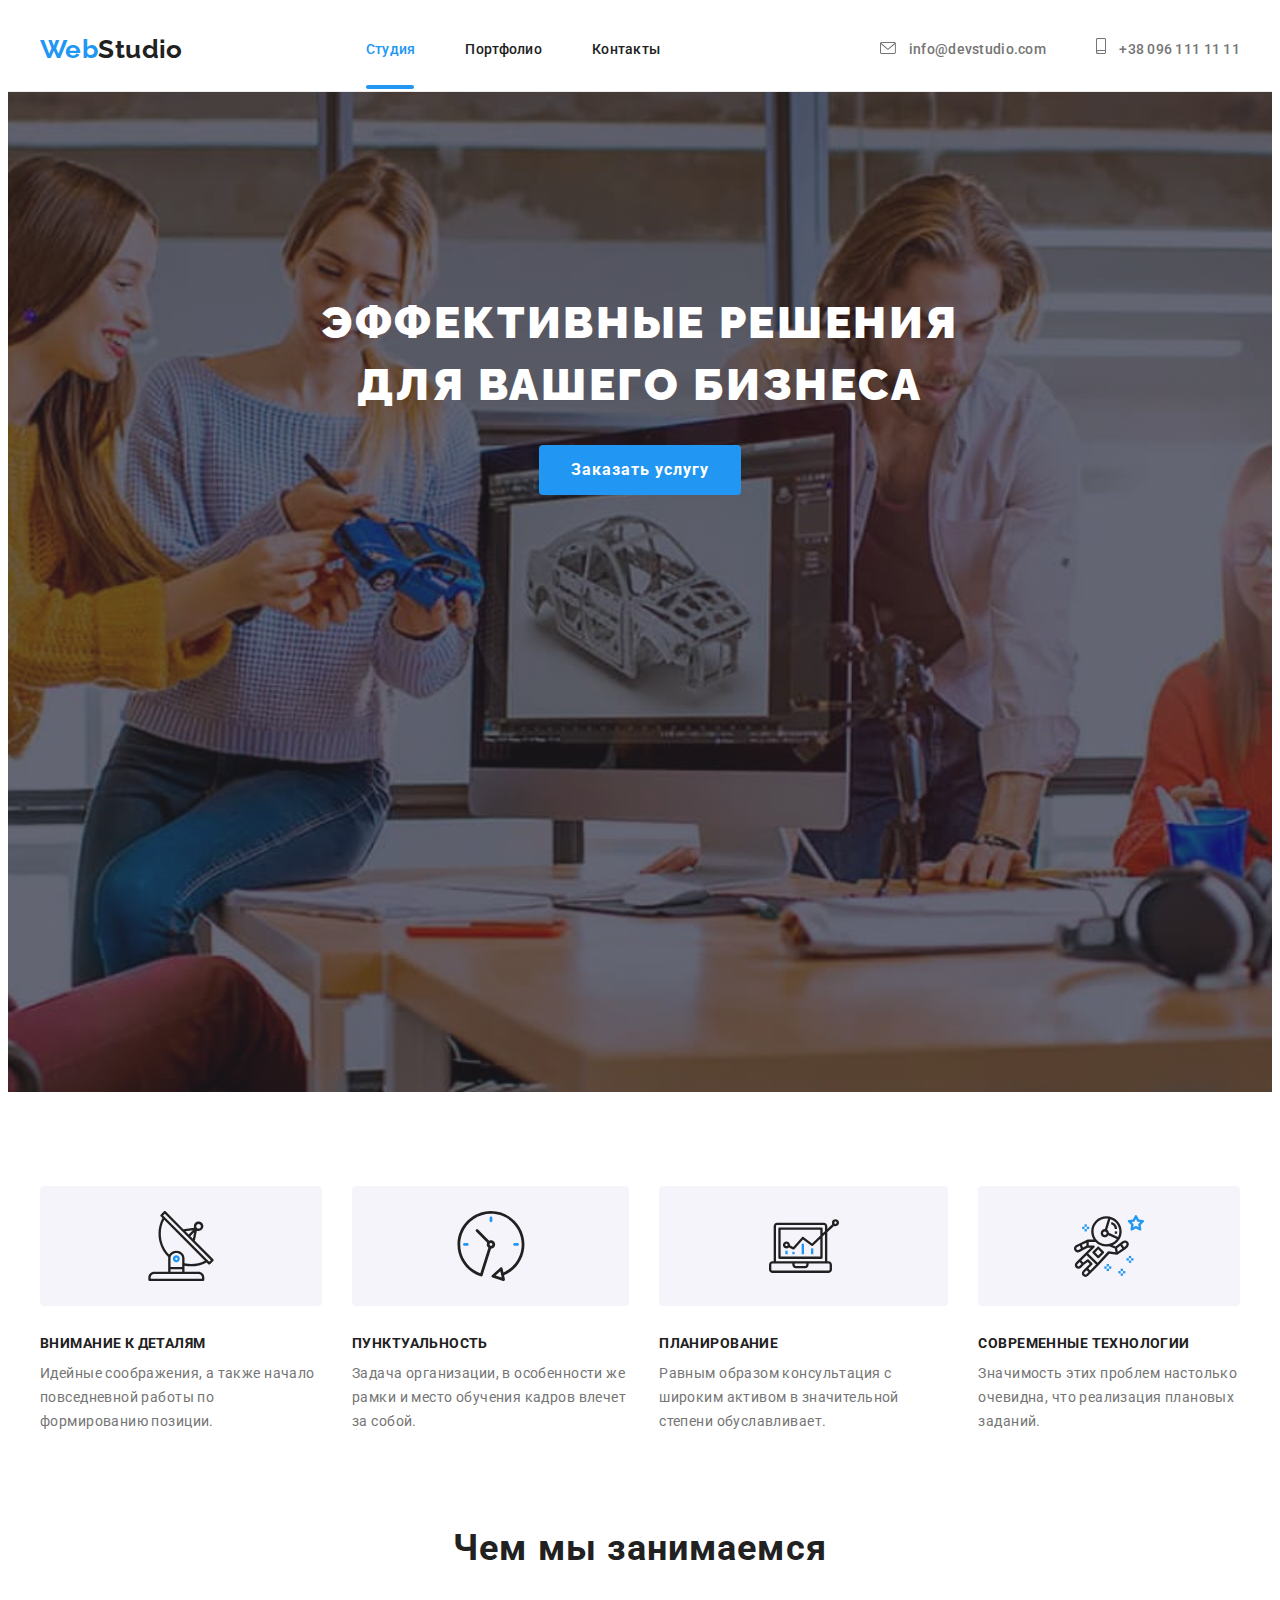
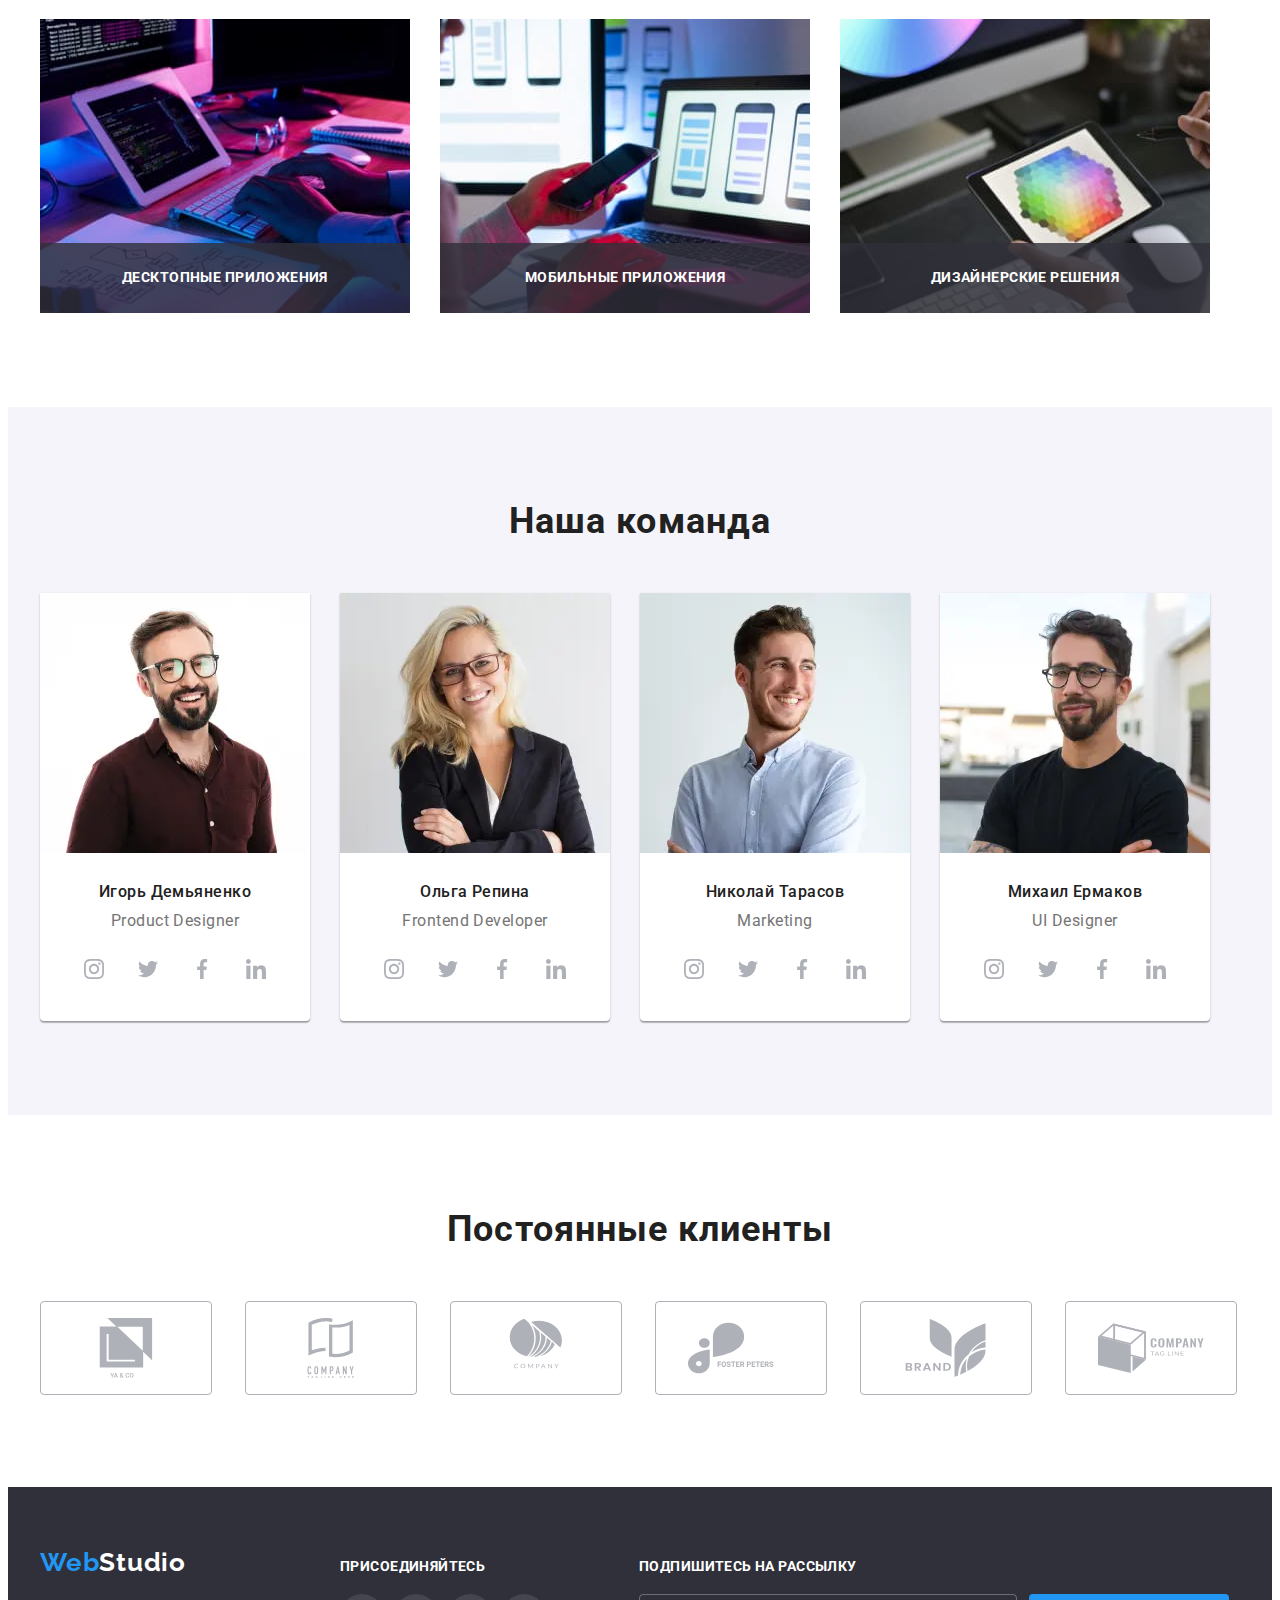
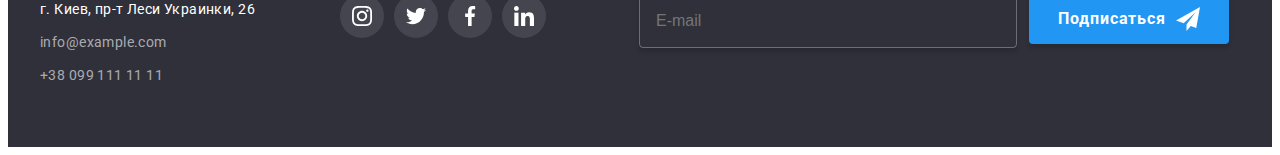
==== commit 030d0a9a: "исправляет поломку в постоянные клиенты" ====
--- a/index.html
+++ b/index.html
@@ -721,8 +721,8 @@
               href="https://goo.gl/maps/ibRqbfUvFssrjPC37"
               target="_blank"
               rel="noreferrer noopener"
-              >г. Киев, пр-т Леси Украинки, 26</a
-            >
+              >г. Киев, пр-т Леси Украинки, 26
+            </a>
             <a class="footer-address__link" href="mailto:info@example.com"
               >info@example.com</a
             >
--- a/css/main.min.css
+++ b/css/main.min.css
@@ -1,2 +1,2 @@
-:root{--title-text-color: #212121;--title-text-color-secondary: #ffffff;--primary-text-color: #757575;--accent-text-color: #2196f3;--icon-color: #afb1b8}h1,h2,h3,h4,h5,h6,p,ul{margin-top:0;margin-bottom:0;padding-left:0}ul{list-style:none}a{text-decoration:none;transition-property:color;transition-duration:250ms;transition-timing-function:cubic-bezier(0.4, 0, 0.2, 1)}a:focus,a:hover{color:var(--accent-text-color)}img{display:block;max-width:100%}address{font-style:normal}body{background-color:#ffffff;color:var(--primary-text-color);font-family:'Roboto', sans-serif;font-family:'Raleway', sans-serif;letter-spacing:0.03em;font-size:14px;line-height:1.7}.section{padding-top:60px;padding-bottom:60px}@media screen and (min-width: 1200px){.section{padding-top:94px;padding-bottom:94px}}.visually-hidden{position:absolute !important;clip:rect(1px 1px 1px 1px);clip:rect(1px, 1px, 1px, 1px);padding:0 !important;border:0 !important;height:1px !important;width:1px !important;overflow:hidden}.container{padding-left:15px;padding-right:15px}@media screen and (min-width: 480px){.container{width:480px;margin:auto}}@media screen and (min-width: 768px){.container{width:768px}}@media screen and (min-width: 1200px){.container{width:1200px}}.header-main{color:var(--title-text-color-secondary);border-bottom:1px solid #ececec}@media screen and (max-width: 767px){.header-main{padding-top:16px;padding-bottom:16px}.header-main__mobile-menu-btn{background-color:transparent;border:none;padding:0;line-height:0;transition-property:fill;transition-duration:250ms;transition-timing-function:cubic-bezier(0.4, 0, 0.2, 1)}.header-main__mobile-menu-btn:hover,.header-main__mobile-menu-btn:focus{fill:var(--accent-text-color)}.header-main__container{display:flex;align-items:center;justify-content:space-between}}@media screen and (min-width: 768px){.header-main__nav{display:flex;align-items:center;padding-top:26px;padding-bottom:26px;margin-right:84px}.header-main__nav-menu{margin-left:88px}.header-main__mobile-menu-btn{display:none}.header-main__container{display:flex;align-items:center;justify-content:space-between}}@media screen and (min-width: 1200px){.header-main{display:flex;background-color:var(--title-text-color-secondary);border-bottom:1px solid #ececec}.header-main__nav{display:flex;align-items:center}.header-main__nav-menu{margin-left:93px}.header-main__mobile-menu-btn{display:none}.header-main_container{display:flex;align-items:center;justify-content:space-between}}.website-nav-list{display:flex;align-items:center}@media screen and (max-width: 767px){.website-nav-list{display:none}}.website-nav-list__item:not(:last-child){margin-right:50px}.website-nav-list__link{font-family:'Roboto', sans-serif;font-weight:500;font-size:14px;line-height:1.14;letter-spacing:0.02em;color:var(--title-text-color);position:relative;padding-top:32px;padding-bottom:32px;transition:color 250ms cubic-bezier(0.4, 0, 0.2, 1)}.website-nav-list__link:hover,.website-nav-list__link:focus{color:var(--accent-text-color)}.website-nav-list__link--current{font-family:'Roboto', sans-serif;font-weight:500;font-size:14px;line-height:1.14;letter-spacing:0.02em;color:var(--accent-text-color);position:relative;padding-top:32px;padding-bottom:32px}.website-nav-list__link--current::after{content:'';display:block;position:absolute;bottom:0;left:0;background-color:var(--accent-text-color);width:48px;height:4px;border:0;border-radius:2px}.website-nav-list__portfolio--link--current{font-family:'Roboto', sans-serif;font-weight:500;font-size:14px;line-height:1.14;letter-spacing:0.02em;color:var(--accent-text-color);position:relative;padding-top:32px;padding-bottom:32px}.website-nav-list__portfolio--link--current::after{content:'';display:block;position:absolute;bottom:0;left:0;background-color:var(--accent-text-color);width:78px;height:4px;border:0;border-radius:2px}.logo{color:var(--title-text-color);font-family:'Raleway', sans-serif;font-weight:700;font-size:24px;line-height:1.17;transition:color 250ms cubic-bezier(0.4, 0, 0.2, 1)}.logo:hover,.logo:focus{color:var(--accent-text-color)}.logo-web{color:var(--accent-text-color)}@media screen and (min-width: 1200px){.logo-web{color:var(--accent-text-color)}.logo{color:var(--title-text-color);font-family:'Raleway', sans-serif;font-weight:700;font-size:26px;line-height:1.19;margin-right:90px;transition:color 250ms cubic-bezier(0.4, 0, 0.2, 1)}.logo:hover,.logo:focus{color:var(--accent-text-color)}}.backdrop{position:fixed;top:0;left:0;width:100%;height:100%;background-color:rgba(0,0,0,0.2);z-index:100;transition:opacity 250ms cubic-bezier(0.4, 0, 0.2, 1),visibility 250ms cubic-bezier(0.4, 0, 0.2, 1)}.is-hidden{opacity:0;visibility:hidden;pointer-events:none}@media screen and (max-width: 767px){.contacts-nav-list{display:none}}@media screen and (min-width: 768px) and (max-width: 1199px){.contacts-nav-list{display:block;align-items:center}.contacts-nav-list__item:not(:last-child){margin-bottom:10px}.contacts-nav-list__link{font-family:'Roboto', sans-serif;font-weight:500;font-size:12px;letter-spacing:0.02em;color:var(--primary-text-color)}.contacts-nav-list__mail-icon{width:14px;height:10px;margin-right:8px}.contacts-nav-list__link:hover .contacts-nav-list__mail-icon,.contacts-nav-list__link:focus .contacts-nav-list__mail-icon{fill:var(--accent-color)}.contacts-nav-list__phone-icon{width:10px;height:14px;margin-right:8px}.contacts-nav-list__link:hover .contacts-nav-list__phone-icon,.contacts-nav-list__link:focus .contacts-nav-list__phone-icon{fill:var(--accent-color)}}@media screen and (min-width: 1200px){.contacts-nav-list{display:flex;align-items:center}.contacts-nav-list__item:last-child{margin-left:50px}.contacts-nav-list__link{font-family:'Roboto', sans-serif;font-weight:500;font-size:14px;line-height:1.14;letter-spacing:0.02em;color:var(--primary-text-color);transition:color 250ms cubic-bezier(0.4, 0, 0.2, 1)}.contacts-nav-list__link:hover,.contacts-nav-list__link:focus{color:var(--accent-text-color)}.contacts-nav-list__mail-icon{margin-right:10px;fill:currentColor;transition:fill 250ms cubic-bezier(0.4, 0, 0.2, 1)}.contacts-nav-list__mail-icon:hover,.contacts-nav-list__mail-icon:focus{fill:var(--accent-text-color)}.contacts-nav-list__phone-icon{margin-right:10px;fill:currentColor;transition:fill 250ms cubic-bezier(0.4, 0, 0.2, 1)}.contacts-nav-list__phone-icon:hover,.contacts-nav-list__phone-icon:focus{fill:var(--accent-text-color)}}.feature-list{font-size:14px;line-height:1.71}@media screen and (max-width: 767px){.feature-list__item:not(:last-child){margin-bottom:30px}.feature-list__title{text-align:center}}@media screen and (min-width: 768px) and (max-width: 1199px){.feature-list{display:flex;flex-wrap:wrap}.feature-list__item{margin-right:30px;margin-bottom:30px;max-width:354px}.feature-list__item:nth-child(2n){margin-right:0}.feature-list__item:nth-last-child(-n+2){margin-bottom:0}}@media screen and (min-width: 1200px){.feature-list{display:flex}.feature-list__item:not(:last-child){margin-right:30px}}.feature-list__title{font-family:'Roboto', sans-serif;font-weight:700;font-size:14px;line-height:1.14;letter-spacing:0.03em;text-transform:uppercase;color:var(--title-text-color);margin-top:0;margin-bottom:10px}.feature-list__text{font-family:'Roboto', sans-serif;font-weight:400;font-size:14px;line-height:1.71;letter-spacing:0.03em;color:var(--primary-text-color)}.feature-list__link{display:flex;align-items:center;justify-content:center;width:100%;height:120px;background:#f5f4fa;border-radius:4px;margin-bottom:30px}.feature-list__icon{width:70px;height:70px}.footer-address__location{font-family:'Roboto', sans-serif;font-weight:400;font-size:14px;line-height:1.71;letter-spacing:0.03em;color:var(--title-text-color-secondary);transition:color 250ms cubic-bezier(0.4, 0, 0.2, 1)}.footer-address__location:hover,.footer-address__location:focus{color:var(--accent-text-color)}.footer-address__link{font-family:'Roboto', sans-serif;font-weight:400;font-size:14px;line-height:1.71;letter-spacing:0.03em;color:rgba(255,255,255,0.6);display:block;margin-top:9px;margin-bottom:0px;transition:color 250ms cubic-bezier(0.4, 0, 0.2, 1)}.footer-address__link:hover,.footer-address__link:focus{color:var(--accent-text-color)}.logo-white{font-family:'Raleway', sans-serif;font-weight:700;font-size:26px;line-height:1.19;letter-spacing:0.03em;color:var(--title-text-color-secondary);display:block;margin-top:0px;margin-bottom:20px;transition:color 250ms cubic-bezier(0.4, 0, 0.2, 1)}.logo-white:hover,.logo-white:focus{color:var(--accent-text-color)}@media screen and (max-width: 767px){.footer-address{margin-bottom:60px}.footer-social-container__title{font-family:'Roboto', sans-serif;font-weight:700;font-size:14px;line-height:16px;letter-spacing:0.03em;text-transform:uppercase;color:#ffffff;margin-bottom:20px}.footer-social-container__list{display:flex;justify-content:center}.footer-social-container__item{margin-right:10px}.footer-social-container__item:last-child{margin-right:0}.footer-subscribe-container__title{margin-top:60px}.footer-social-container__link{display:flex;align-items:center;justify-content:center;width:44px;height:44px;border-radius:50%;background-color:rgba(255,255,255,0.1);transition:background-color 250ms cubic-bezier(0.4, 0, 0.2, 1)}.footer-social-container__link:hover,.footer-social-container__link:focus{background-color:var(--accent-text-color)}.footer-social-container__link:hover:hover .social-icon,.footer-social-container__link:hover:focus .social-icon,.footer-social-container__link:focus:hover .social-icon,.footer-social-container__link:focus:focus .social-icon{fill:var(--title-text-color-secondary)}.footer-social-container__icon{width:20px;height:20px;fill:#ffffff;transition:fill 250ms cubic-bezier(0.4, 0, 0.2, 1)}}@media screen and (min-width: 768px) and (max-width: 1199px){.footer-subscribe-container{display:block;margin:auto}.footer-subscribe-container__input{width:450px}.tablet{display:flex;align-items:baseline;justify-content:center}.footer-address{margin-right:165px}}@media screen and (min-width: 1200px){.footer-container{display:flex;align-items:baseline}.footer-social-container{margin-left:70px}.footer-social-container__title{font-family:'Roboto', sans-serif;font-weight:700;font-size:14px;line-height:16px;letter-spacing:0.03em;text-transform:uppercase;color:#ffffff;margin-bottom:20px}.footer-social-container__list{display:flex;justify-content:space-between}.footer-social-container__item{margin-right:10px}.footer-social-container__item:last-child{margin-right:0}.footer-social-container__link{display:flex;align-items:center;justify-content:center;width:44px;height:44px;border-radius:50%;background-color:rgba(255,255,255,0.1);transition:background-color 250ms cubic-bezier(0.4, 0, 0.2, 1)}.footer-social-container__link:hover,.footer-social-container__link:focus{background-color:var(--accent-text-color)}.footer-social-container__link:hover:hover .social-icon,.footer-social-container__link:hover:focus .social-icon,.footer-social-container__link:focus:hover .social-icon,.footer-social-container__link:focus:focus .social-icon{fill:var(--title-text-color-secondary)}.footer-social-container__icon{width:20px;height:20px;fill:#ffffff;transition:fill 250ms cubic-bezier(0.4, 0, 0.2, 1)}}.footer{background-color:#2f303a;padding-bottom:60px;padding-top:60px;text-align:center}.section-hero__button{font-family:'Roboto', sans-serif;font-weight:700;font-size:16px;line-height:1.87;display:inline-block;letter-spacing:0.06em;cursor:pointer;border-radius:4px;border:none;min-width:200px;padding:10px 32px;color:var(--title-text-color-secondary);background-color:var(--accent-text-color);transition:background-color 250ms cubic-bezier(0.4, 0, 0.2, 1)}.section-hero__button:hover,.section-hero__button:focus{background-color:#188ce8;box-shadow:0px 4px 4px rgba(0,0,0,0.15)}.section-hero{padding-top:118px;padding-bottom:118px;margin-left:auto;margin-right:auto;background-image:linear-gradient(to right, rgba(47,48,58,0.4), rgba(47,48,58,0.4)),url(../images/mobile/imghero.jpg);background-size:cover;background-position:center;background-color:#2f303a}.container-hero{display:flex;flex-direction:column;align-items:center}.section-hero__title{font-weight:900;font-size:26px;line-height:1.6;letter-spacing:0.06em;color:var(--title-text-color-secondary);margin-bottom:30px;max-width:380px;text-align:center;text-transform:uppercase}@media (min-device-pixel-ratio: 2) and (max-width: 767px), (min-resolution: 192dpi) and (max-width: 767px), (min-resolution: 2dppx) and (max-width: 767px){.section-hero{background-image:linear-gradient(to right, rgba(47,48,58,0.4), rgba(47,48,58,0.4)),url(../images/mobile/imghero@2x.jpg)}}@media screen and (min-width: 768px){.section-hero{background-image:linear-gradient(to right, rgba(47,48,58,0.4), rgba(47,48,58,0.4)),url(../images/tablet/imghero.jpg)}}@media (min-device-pixel-ratio: 2) and (max-width: 1199px), (min-resolution: 192dpi) and (max-width: 1199px), (min-resolution: 2dppx) and (max-width: 1199px){.section-hero{background-image:linear-gradient(to right, rgba(47,48,58,0.4), rgba(47,48,58,0.4)),url(../images/tablet/imghero@2x.jpg)}}@media screen and (min-width: 1200px){.section-hero{padding-top:200px;padding-bottom:200px;min-height:600px;max-width:1600px;background-image:linear-gradient(to right, rgba(47,48,58,0.4), rgba(47,48,58,0.4)),url(../images/desktop/imghero.jpg)}.section-hero__title{font-size:44px;line-height:1.4;max-width:696px}}@media (min-device-pixel-ratio: 2) and (min-width: 1200px), (min-resolution: 192dpi) and (min-width: 1200px), (min-resolution: 2dppx) and (min-width: 1200px){.section-hero{background-image:linear-gradient(to right, rgba(47,48,58,0.4), rgba(47,48,58,0.4)),url(../images/desktop/imghero@2x.jpg)}}.modal{position:absolute;top:50%;left:50%;transform:translate(-50%, -50%);width:528px;height:581px;padding:40px;background-color:var(--title-text-color-secondary);box-shadow:0px 1px 3px rgba(0,0,0,0.12),0px 1px 1px rgba(0,0,0,0.14),0px 2px 1px rgba(0,0,0,0.2);border-radius:4px}.modal__close--button{position:absolute;align-items:center;top:8px;right:8px;cursor:pointer;border:1px solid rgba(0,0,0,0.1);background-color:var(--title-text-color-secondary);width:30px;height:30px;border-radius:50%;padding:5px 5px 5px 5px}.modal__icon--close{width:18px;height:18px;fill:var(--title-text-color);transition:fill 250ms cubic-bezier(0.4, 0, 0.2, 1)}.modal__close--button:hover .modal__icon--close,.modal__close--button:focus .modal__icon--close{fill:var(--accent-text-color)}.modal__form{display:flex;flex-direction:column}.modal__input{width:100%;height:40px;border:1px solid rgba(33,33,33,0.2);border-radius:4px;padding-left:42px;font-size:12px;line-height:1.16;letter-spacing:0.01em;color:var(--title-text-color);background-color:var(--title-text-color-secondary);transition:border-color var(--accent-text-color)}.modal__input:focus{border-color:var(--accent-text-color);outline:none}.modal__head{font-family:'Roboto', sans-serif;font-weight:700;font-size:20px;line-height:1.15;text-align:center;letter-spacing:0.03em;color:#212121;margin-bottom:12px}.modal__field{font-family:'Roboto', sans-serif;font-weight:400;font-size:12px;line-height:1.16;letter-spacing:0.01em;color:var(--primary-text-color);margin-bottom:10px}.modal__wrapper{position:relative;display:block;margin-top:4px}.modal__icon{position:absolute;top:50%;left:15px;transform:translateY(-50%);fill:var(--title-text-color);transition:fill 250ms cubic-bezier(0.4, 0, 0.2, 1)}.modal__input:focus+.modal__icon{fill:var(--accent-text-color)}.modal__comments{width:100%;height:120px;resize:none;padding:12px 16px;margin-top:4px;border:1px solid rgba(33,33,33,0.2);border-radius:4px;transition:border-color 250ms cubic-bezier(0.4, 0, 0.2, 1)}.modal__comments:focus{border-color:var(--accent-text-color);outline:none}.modal__comments::placeholder{font-family:'Roboto', sans-serif;font-weight:400;font-size:14px;line-height:1.14;letter-spacing:0.01em;color:rgba(117,117,117,0.5)}.modal__checkbox--policy{margin:auto;margin-top:10px;font-family:'Roboto', sans-serif;font-weight:400;font-size:14px;line-height:1.71;letter-spacing:0.03em;color:var(--primary-text-color)}.modal__checkbox--policy::before{content:'';display:inline-block;vertical-align:middle;width:16px;height:15px;outline:1px solid var(--title-text-color);cursor:pointer;margin-right:9px;border-radius:2px;transition:outline 250ms cubic-bezier(0.4, 0, 0.2, 1)}.modal__checkbox:checked+.modal__checkbox--policy::before{background-image:url(../images/icon-check.svg);outline-color:var(--title-text-color-secondary)}.modal__checkbox:focus+.modal__checkbox--policy::before{outline:1px solid var(--accent-text-color)}.modal__link{text-decoration:underline;color:var(--accent-text-color);transition:outline 250ms cubic-bezier(0.4, 0, 0.2, 1)}.modal__link:focus{outline:1px solid var(--accent-text-color)}.modal__submit--button{font-family:'Roboto', sans-serif;font-weight:700;font-size:16px;line-height:1.87;align-self:center;margin-top:30px;width:200px;height:50px;letter-spacing:0.06em;cursor:pointer;border-radius:4px;border-color:transparent;color:var(--title-text-color-secondary);background-color:var(--accent-text-color);transition:background-color 250ms cubic-bezier(0.4, 0, 0.2, 1),outline 250ms cubic-bezier(0.4, 0, 0.2, 1)}.modal__submit--button:hover,.modal__submit--button:focus{background-color:#188ce8;outline:1px solid var(--accent-text-color)}.button-filter-list{display:flex;justify-content:center;margin-bottom:50px;color:var(--title-text-color)}.button-filter-list__item:not(:last-child){margin-right:8px}.button-filter-list__button{font-family:'Roboto', sans-serif;font-weight:500;font-size:16px;line-height:1.62;text-align:center;letter-spacing:0.03em;cursor:pointer;color:var(--title-text-color);background-color:#f5f4fa;display:inline-block;border-radius:4px;border:none;padding:6px 22px;transition:background-color 250ms cubic-bezier(0.4, 0, 0.2, 1),color 250ms cubic-bezier(0.4, 0, 0.2, 1),box-shadow 250ms cubic-bezier(0.4, 0, 0.2, 1)}.button-filter-list__button:hover,.button-filter-list__button:focus{color:var(--title-text-color-secondary);background-color:var(--accent-text-color);box-shadow:0px 3px 1px rgba(0,0,0,0.1),0px 1px 2px rgba(0,0,0,0.08),0px 2px 2px rgba(0,0,0,0.12)}.button-filter-list__button--current{font-family:'Roboto', sans-serif;font-weight:500;font-size:16px;line-height:1.62;text-align:center;letter-spacing:0.03em;cursor:pointer;background:#f5f4fa;display:inline-block;border-radius:4px;border:none;padding:6px 22px;color:var(--title-text-color-secondary);background-color:var(--accent-text-color);box-shadow:0px 3px 1px rgba(0,0,0,0.1),0px 1px 2px rgba(0,0,0,0.08),0px 2px 2px rgba(0,0,0,0.12)}.project-list{display:flex;flex-wrap:wrap;margin-left:-30px;margin-top:-30px}.project-list__item{flex-basis:calc((100% - 90px) / 3);margin-left:30px;margin-top:30px}.project-list__link{background-color:#ffffff;display:block;transition:box-shadow 250ms cubic-bezier(0.4, 0, 0.2, 1)}.project-list__link:hover,.project-list__link:focus{box-shadow:0px 1px 1px rgba(0,0,0,0.12),0px 4px 4px rgba(0,0,0,0.06),1px 4px 6px rgba(0,0,0,0.16)}.project-list__overlay{position:relative;overflow:hidden}.project-list__title{position:absolute;top:0;left:0;width:100%;height:100%;padding:63px 24px;background-color:rgba(33,150,243,0.9);color:var(--title-text-color-secondary);font-family:'Roboto', sans-serif;font-weight:400;font-size:18px;line-height:1.55;letter-spacing:0.03em;overflow:auto;transform:translateY(100%);transition:transform 250ms cubic-bezier(0.4, 0, 0.2, 1)}.project-list__link:hover .project-list__title,.project-list__link:focus .project-list__title{transform:translateY(0%)}.project-list__content{padding:20px 24px;border-bottom:1px solid #eeeeee;border-left:1px solid #eeeeee;border-right:1px solid #eeeeee}.project-list__headline{font-family:'Roboto', sans-serif;font-weight:700;font-size:18px;line-height:2;letter-spacing:0.06em;color:var(--title-text-color)}.project-list__tagline{margin-top:4px;font-family:'Roboto', sans-serif;font-weight:400;font-size:16px;line-height:1.87;letter-spacing:0.03em;color:var(--primary-text-color)}@media screen and (max-width: 767px){.section-client__title{font-family:'Roboto', sans-serif;font-weight:700;font-size:28px;line-height:1.17;text-align:center;letter-spacing:0.03em;color:var(--title-text-color);margin-top:0px;margin-bottom:30px}.section-client__list{display:flex;justify-content:center;flex-wrap:wrap;margin-right:-30px;margin-bottom:-30px}.section-client__company--item{flex-basis:calc(100% / 2 - 30px);margin-right:30px;margin-bottom:30px}.section-client__company--icon{display:flex;align-items:center;justify-content:center;height:92px;border:1px solid var(--icon-color);border-radius:4px;fill:var(--icon-color);transition:fill 250ms cubic-bezier(0.4, 0, 0.2, 1),border 250ms cubic-bezier(0.4, 0, 0.2, 1)}.section-client__company--icon:hover,.section-client__company--icon:focus{fill:var(--accent-text-color);border:1px solid var(--accent-text-color)}}@media screen and (min-width: 768px){.section-client__title{font-family:'Roboto', sans-serif;font-weight:700;font-size:28px;line-height:1.17;text-align:center;letter-spacing:0.03em;color:var(--title-text-color);margin-top:0px;margin-bottom:30px}.section-client__list{display:flex;justify-content:center;flex-wrap:wrap;margin-right:-30px;margin-bottom:-30px}.section-client__company--item{flex-basis:calc(100% / 3 - 30px);margin-right:30px;margin-bottom:30px}.section-client__company--icon{display:flex;align-items:center;justify-content:center;height:92px;border:1px solid var(--icon-color);border-radius:4px;fill:var(--icon-color);transition:fill 250ms cubic-bezier(0.4, 0, 0.2, 1),border 250ms cubic-bezier(0.4, 0, 0.2, 1)}.section-client__company--icon:hover,.section-client__company--icon:focus{fill:var(--accent-text-color);border:1px solid var(--accent-text-color)}}@media screen and (min-width: 1200px){.section-client__title{font-family:'Roboto', sans-serif;font-weight:700;font-size:36px;line-height:1.16;text-align:center;letter-spacing:0.03em;color:var(--title-text-color);margin-top:0px;margin-bottom:50px}.section-client__list{display:flex;flex-wrap:nowrap;justify-content:center}.section-client__company--item{margin-right:30px}.section-client__company--item:last-child{margin-right:0}.section-client__company--icon{display:flex;align-items:center;justify-content:center;height:92px;border:1px solid var(--icon-color);border-radius:4px;fill:var(--icon-color);transition:fill 250ms cubic-bezier(0.4, 0, 0.2, 1),border 250ms cubic-bezier(0.4, 0, 0.2, 1)}.section-client__company--icon:hover,.section-client__company--icon:focus{fill:var(--accent-text-color);border:1px solid var(--accent-text-color)}}@media screen and (max-width: 767px){.section-team__item:not(:last-child){margin-bottom:30px}.section-team-card__title{font-family:'Roboto', sans-serif;font-weight:500;font-size:16px;line-height:1.18;text-align:center;letter-spacing:0.03em;color:#212121;margin-top:30px;margin-bottom:10px}.section-team-card__profession{font-family:'Roboto', sans-serif;width:400;font-size:16px;line-height:19px;text-align:center;letter-spacing:0.03em;margin-bottom:16px;color:#757575}.section-team-card__social--list{padding:0 74px 24px;display:flex;justify-content:center}.section-team-card__item:not(:last-child){margin-right:10px}.section-team__list{display:block;flex-wrap:wrap;margin-right:-30px;margin-bottom:-30px}.section-team__item{flex-basis:calc(100% / 2 - 30px);margin-right:30px;margin-bottom:30px}.section-team-card__link{display:flex;align-items:center;justify-content:center;width:44px;height:44px;border-radius:50%;background:#ffffff;transition:backgraund 250ms cubic-bezier(0.4, 0, 0.2, 1)}.section-team-card__link:hover,.section-team-card__link:focus{background:var(--accent-text-color)}.section-team-card__icon{width:20px;height:20px;fill:var(--icon-color);transition:fill 250ms cubic-bezier(0.4, 0, 0.2, 1)}.section-team-card__link:hover .section-team-card__icon,.section-team-card__link :focus .section-team-card__icon{fill:var(--title-text-color-secondary)}}@media screen and (min-width: 768px) and (max-width: 1199px){.section-team-card__title{font-family:'Roboto', sans-serif;font-weight:500;font-size:16px;line-height:1.18;text-align:center;letter-spacing:0.03em;color:#212121;margin-top:30px;margin-bottom:10px}.section-team-card__profession{font-family:'Roboto', sans-serif;width:400;font-size:16px;line-height:19px;text-align:center;letter-spacing:0.03em;margin-bottom:16px;color:#757575}.section-team-card__social--list{padding:0 74px 24px;display:flex;justify-content:space-between}.section-team__list{display:flex;flex-wrap:wrap;margin-right:-30px;margin-bottom:-30px}.section-team__item{flex-basis:calc(100% / 2 - 30px);margin-right:30px;margin-bottom:30px}.section-team-card__link{display:flex;align-items:center;justify-content:center;width:44px;height:44px;border-radius:50%;background:#ffffff;transition:backgraund 250ms cubic-bezier(0.4, 0, 0.2, 1)}.section-team-card__link:hover,.section-team-card__link:focus{background:var(--accent-text-color)}.section-team-card__icon{width:20px;height:20px;fill:var(--icon-color);transition:fill 250ms cubic-bezier(0.4, 0, 0.2, 1)}.section-team-card__link:hover .section-team-card__icon,.section-team-card__link :focus .section-team-card__icon{fill:var(--title-text-color-secondary)}}@media screen and (min-width: 1200px){.section-team-card{padding-top:30px;padding-bottom:30px;padding-left:32px;padding-right:32px}.section-team-card__title{font-family:'Roboto', sans-serif;font-weight:500;font-size:16px;line-height:1.18;text-align:center;letter-spacing:0.03em;color:var(--title-text-color);margin-top:0;margin-bottom:0}.section-team-card__profession{font-family:'Roboto', sans-serif;font-weight:400;font-size:16px;line-height:1.18;text-align:center;letter-spacing:0.03em;color:var(--primary-text-color);margin-top:10px;margin-bottom:16px}.section-team-card__social--list{display:flex;justify-content:space-between}.section-team-card__link{display:flex;align-items:center;justify-content:center;width:44px;height:44px;border-radius:50%;background:#ffffff;transition:backgraund 250ms cubic-bezier(0.4, 0, 0.2, 1)}.section-team-card__link:hover,.section-team-card__link:focus{background:var(--accent-text-color)}.section-team-card__icon{width:20px;height:20px;fill:var(--icon-color);transition:fill 250ms cubic-bezier(0.4, 0, 0.2, 1)}.section-team-card__link:hover .section-team-card__icon,.section-team-card__link :focus .section-team-card__icon{fill:var(--title-text-color-secondary)}}.section-team{background-color:#f5f4fa}.section-team__item{background:#ffffff;box-shadow:0px 1px 3px rgba(0,0,0,0.12),0px 1px 1px rgba(0,0,0,0.14),0px 2px 1px rgba(0,0,0,0.2);border-radius:0px 0px 4px 4px}@media screen and (max-width: 767px){.section-team__list:not(:last-child){margin-bottom:30px}.section-team__title{font-family:'Roboto', sans-serif;font-weight:700;font-size:28px;line-height:1.17;text-align:center;letter-spacing:0.03em;color:#212121;margin-bottom:30px}}@media screen and (min-width: 768px) and (max-width: 1199px){.section-team-list{display:flex;flex-wrap:wrap}.section-team__title{font-family:'Roboto', sans-serif;font-weight:700;font-size:28px;line-height:1.17;text-align:center;letter-spacing:0.03em;color:#212121;margin-bottom:30px}.section-team__item{margin-right:30px;margin-bottom:30px;min-width:354px}.section-team__item:nth-child(2n){margin-right:0}.section-team__item:nth-last-child(-n+2){margin-bottom:0}}@media screen and (min-width: 1200px){.section-team{background-color:#f5f4fa}.section-team__title{font-family:'Roboto', sans-serif;font-weight:700;font-size:36px;line-height:1.16;text-align:center;letter-spacing:0.03em;color:var(--title-text-color);margin-top:0px;margin-bottom:50px}.section-team__list{display:flex}.section-team__item{font-weight:500;font-size:16px;line-height:1.17;color:var(--title-text-color);text-align:center;background:#ffffff;box-shadow:0px 1px 3px rgba(0,0,0,0.12),0px 1px 1px rgba(0,0,0,0.14),0px 2px 1px rgba(0,0,0,0.2);border-radius:0px 0px 4px 4px}.section-team__item{box-shadow:0px 1px 3px rgba(0,0,0,0.12),0px 1px 1px rgba(0,0,0,0.14),0px 2px 1px rgba(0,0,0,0.2);border-radius:0px 0px 4px 4px;background-color:#ffffff}.section-team__item:not(:last-child){margin-right:30px}}@media screen and (max-width: 767px){.footer-subscribe-container{margin-left:0px}.footer-subscribe-container__input{width:100%;height:50px;border:1px solid rgba(255,255,255,0.3);border-radius:4px;color:rgba(255,255,255,0.6);font-size:16px;line-height:1.25;background-color:rgba(33,150,243,0);padding-left:16px;margin-right:12px;box-shadow:0px 4px 4px 0px rgba(0,0,0,0.15);margin:20px 0}.footer-subscribe-container__input:hover,.footer-subscribe-container__input:focus{outline:none}}@media screen and (min-width: 768px){.footer-subscribe-container{margin-left:93px}.footer-subscribe-container__input{width:358px;height:50px;border:1px solid rgba(255,255,255,0.3);border-radius:4px;color:rgba(255,255,255,0.6);font-size:16px;line-height:1.25;background-color:rgba(33,150,243,0);padding-left:16px;margin-right:12px;box-shadow:0px 4px 4px 0px rgba(0,0,0,0.15)}.footer-subscribe-container__input:hover,.footer-subscribe-container__input:focus{outline:none}}.footer-subscribe-container__title{font-family:Roboto;font-weight:700;font-size:14px;line-height:16px;letter-spacing:0.03em;text-transform:uppercase;color:#ffffff;margin-bottom:20px}.footer-subscribe-container__button--subscribe{display:inline-flex;align-items:center;justify-content:center;width:200px;height:50px;background-color:var(--accent-text-color);color:var(--title-text-color-secondary);text-align:center;font-family:Roboto;font-size:16px;font-weight:700;line-height:1.87;letter-spacing:0.06em;border:0;border-radius:4px;box-shadow:0px 4px 4px 0px rgba(0,0,0,0.15);cursor:pointer;transition:background-color 250ms cubic-bezier(0.4, 0, 0.2, 1)}.footer-subscribe-container__button--subscribe:hover,.footer-subscribe-container__button--subscribe:focus{background-color:#188ce8}.footer-subscribe-container__icon--send{fill:var(--title-text-color-secondary);margin-left:10px}@media screen and (max-width: 1199px){.we-make{display:none}}.we-make{padding-top:0px}.we-make__title{font-family:'Roboto', sans-serif;font-weight:700;font-size:36px;line-height:1.16;text-align:center;letter-spacing:0.03em;color:var(--title-text-color);margin-top:0px;margin-bottom:50px}.we-make__list{display:flex}.we-make__item{position:relative}.we-make__item:not(:last-child){margin-right:30px}.we-make__text{position:absolute;bottom:0;display:flex;align-items:center;justify-content:center;width:370px;height:70px;font-family:'Roboto', sans-serif;font-weight:700;font-size:14px;line-height:1.14;text-align:center;letter-spacing:0.03em;text-transform:uppercase;color:var(--title-text-color-secondary);background-color:rgba(47,48,58,0.8)}.visually-hidden-portfolio{position:absolute;width:1px;height:1px;margin:-1px;border:none;padding:0;white-space:nowrap;clip-path:inset(100%);clip:rect(0 0 0 0);overflow:hidden}@media screen and (max-width: 767px){.mobile-menu{position:fixed;top:0;left:0;width:100vw;height:100vh;overflow:auto;background-color:var(--title-text-color-secondary);font-family:'Roboto', sans-serif;opacity:0;visibility:hidden;pointer-events:none;z-index:20;transition:opacity, visibility;transition-duration:250ms;transition-timing-function:cubic-bezier(0.4, 0, 0.2, 1)}.mobile-menu.is-open{opacity:1;visibility:visible;pointer-events:auto}.mobile-menu__container{position:relative;padding-left:40px;padding-top:48px;padding-bottom:48px}.mobile-menu__close-btn{position:absolute;top:10px;right:15px;width:40px;height:40px;background-color:transparent;border:none;transition-property:color;transition-duration:250ms;transition-timing-function:cubic-bezier(0.4, 0, 0.2, 1)}.mobile-menu__close-btn:hover,.mobile-menu__close-btn:focus{color:var(--accent-text-color)}.mobile-menu__nav{margin-bottom:302px}.mobile-menu__nav-item{font-weight:500;font-size:40px;letter-spacing:0.02em}.mobile-menu__nav-item:not(:last-child){margin-bottom:32px}.mobile-menu__nav-link{color:var(--title-text-color)}.mobile-menu__contacts{margin-bottom:64px}.mobile-menu__contacts-phone{margin-bottom:32px;font-weight:500;font-size:34px;letter-spacing:0.02em}.mobile-menu__contacts-phone-link{color:var(--accent-text-color)}.mobile-menu__contacts-email{font-weight:500;font-size:24px;letter-spacing:0.02em}.mobile-menu__contacts-email-link{color:var(--primary-text-color)}.mobile-menu__network{display:flex}.mobile-menu__network-item{font-weight:500;font-size:18px;line-height:1.2;letter-spacing:0.02em}.mobile-menu__network-item:not(:last-child){margin-right:20px}.mobile-menu__network-link{color:var(--accent-text-color)}}@media screen and (min-width: 768px){.mobile-menu{display:none}}
+:root{--title-text-color: #212121;--title-text-color-secondary: #ffffff;--primary-text-color: #757575;--accent-text-color: #2196f3;--icon-color: #afb1b8}h1,h2,h3,h4,h5,h6,p,ul{margin-top:0;margin-bottom:0;padding-left:0}ul{list-style:none}a{text-decoration:none;transition-property:color;transition-duration:250ms;transition-timing-function:cubic-bezier(0.4, 0, 0.2, 1)}a:focus,a:hover{color:var(--accent-text-color)}img{display:block;max-width:100%}address{font-style:normal}body{background-color:#ffffff;color:var(--primary-text-color);font-family:'Roboto', sans-serif;font-family:'Raleway', sans-serif;letter-spacing:0.03em;font-size:14px;line-height:1.7}.section{padding-top:60px;padding-bottom:60px}@media screen and (min-width: 1200px){.section{padding-top:94px;padding-bottom:94px}}.visually-hidden{position:absolute !important;clip:rect(1px 1px 1px 1px);clip:rect(1px, 1px, 1px, 1px);padding:0 !important;border:0 !important;height:1px !important;width:1px !important;overflow:hidden}.container{padding-left:15px;padding-right:15px}@media screen and (min-width: 480px){.container{width:480px;margin:auto}}@media screen and (min-width: 768px){.container{width:768px}}@media screen and (min-width: 1200px){.container{width:1200px}}.header-main{color:var(--title-text-color-secondary);border-bottom:1px solid #ececec}@media screen and (max-width: 767px){.header-main{padding-top:16px;padding-bottom:16px}.header-main__mobile-menu-btn{background-color:transparent;border:none;padding:0;line-height:0;transition-property:fill;transition-duration:250ms;transition-timing-function:cubic-bezier(0.4, 0, 0.2, 1)}.header-main__mobile-menu-btn:hover,.header-main__mobile-menu-btn:focus{fill:var(--accent-text-color)}.header-main__container{display:flex;align-items:center;justify-content:space-between}}@media screen and (min-width: 768px){.header-main__nav{display:flex;align-items:center;padding-top:26px;padding-bottom:26px;margin-right:84px}.header-main__nav-menu{margin-left:88px}.header-main__mobile-menu-btn{display:none}.header-main__container{display:flex;align-items:center;justify-content:space-between}}@media screen and (min-width: 1200px){.header-main{display:flex;background-color:var(--title-text-color-secondary);border-bottom:1px solid #ececec}.header-main__nav{display:flex;align-items:center}.header-main__nav-menu{margin-left:93px}.header-main__mobile-menu-btn{display:none}.header-main_container{display:flex;align-items:center;justify-content:space-between}}.website-nav-list{display:flex;align-items:center}@media screen and (max-width: 767px){.website-nav-list{display:none}}.website-nav-list__item:not(:last-child){margin-right:50px}.website-nav-list__link{font-family:'Roboto', sans-serif;font-weight:500;font-size:14px;line-height:1.14;letter-spacing:0.02em;color:var(--title-text-color);position:relative;padding-top:32px;padding-bottom:32px;transition:color 250ms cubic-bezier(0.4, 0, 0.2, 1)}.website-nav-list__link:hover,.website-nav-list__link:focus{color:var(--accent-text-color)}.website-nav-list__link--current{font-family:'Roboto', sans-serif;font-weight:500;font-size:14px;line-height:1.14;letter-spacing:0.02em;color:var(--accent-text-color);position:relative;padding-top:32px;padding-bottom:32px}.website-nav-list__link--current::after{content:'';display:block;position:absolute;bottom:0;left:0;background-color:var(--accent-text-color);width:48px;height:4px;border:0;border-radius:2px}.website-nav-list__portfolio--link--current{font-family:'Roboto', sans-serif;font-weight:500;font-size:14px;line-height:1.14;letter-spacing:0.02em;color:var(--accent-text-color);position:relative;padding-top:32px;padding-bottom:32px}.website-nav-list__portfolio--link--current::after{content:'';display:block;position:absolute;bottom:0;left:0;background-color:var(--accent-text-color);width:78px;height:4px;border:0;border-radius:2px}.logo{color:var(--title-text-color);font-family:'Raleway', sans-serif;font-weight:700;font-size:24px;line-height:1.17;transition:color 250ms cubic-bezier(0.4, 0, 0.2, 1)}.logo:hover,.logo:focus{color:var(--accent-text-color)}.logo-web{color:var(--accent-text-color)}@media screen and (min-width: 1200px){.logo-web{color:var(--accent-text-color)}.logo{color:var(--title-text-color);font-family:'Raleway', sans-serif;font-weight:700;font-size:26px;line-height:1.19;margin-right:90px;transition:color 250ms cubic-bezier(0.4, 0, 0.2, 1)}.logo:hover,.logo:focus{color:var(--accent-text-color)}}.backdrop{position:fixed;top:0;left:0;width:100%;height:100%;background-color:rgba(0,0,0,0.2);z-index:100;transition:opacity 250ms cubic-bezier(0.4, 0, 0.2, 1),visibility 250ms cubic-bezier(0.4, 0, 0.2, 1)}.is-hidden{opacity:0;visibility:hidden;pointer-events:none}@media screen and (max-width: 767px){.contacts-nav-list{display:none}}@media screen and (min-width: 768px) and (max-width: 1199px){.contacts-nav-list{display:block;align-items:center}.contacts-nav-list__item:not(:last-child){margin-bottom:10px}.contacts-nav-list__link{font-family:'Roboto', sans-serif;font-weight:500;font-size:12px;letter-spacing:0.02em;color:var(--primary-text-color)}.contacts-nav-list__mail-icon{width:14px;height:10px;margin-right:8px}.contacts-nav-list__link:hover .contacts-nav-list__mail-icon,.contacts-nav-list__link:focus .contacts-nav-list__mail-icon{fill:var(--accent-text-color)}.contacts-nav-list__phone-icon{width:10px;height:14px;margin-right:8px}.contacts-nav-list__link:hover .contacts-nav-list__phone-icon,.contacts-nav-list__link:focus .contacts-nav-list__phone-icon{fill:var(--accent-text-color)}}@media screen and (min-width: 1200px){.contacts-nav-list{display:flex;align-items:center}.contacts-nav-list__item:last-child{margin-left:50px}.contacts-nav-list__link{font-family:'Roboto', sans-serif;font-weight:500;font-size:14px;line-height:1.14;letter-spacing:0.02em;color:var(--primary-text-color);transition:color 250ms cubic-bezier(0.4, 0, 0.2, 1)}.contacts-nav-list__link:hover,.contacts-nav-list__link:focus{color:var(--accent-text-color)}.contacts-nav-list__mail-icon{margin-right:10px;fill:currentColor;transition:fill 250ms cubic-bezier(0.4, 0, 0.2, 1)}.contacts-nav-list__mail-icon:hover,.contacts-nav-list__mail-icon:focus{fill:var(--accent-text-color)}.contacts-nav-list__phone-icon{margin-right:10px;fill:currentColor;transition:fill 250ms cubic-bezier(0.4, 0, 0.2, 1)}.contacts-nav-list__phone-icon:hover,.contacts-nav-list__phone-icon:focus{fill:var(--accent-text-color)}}.feature-list{font-size:14px;line-height:1.71}@media screen and (max-width: 767px){.feature-list__item:not(:last-child){margin-bottom:30px}.feature-list__title{text-align:center}}@media screen and (min-width: 768px) and (max-width: 1199px){.feature-list{display:flex;flex-wrap:wrap}.feature-list__item{margin-right:30px;margin-bottom:30px;max-width:354px}.feature-list__item:nth-child(2n){margin-right:0}.feature-list__item:nth-last-child(-n+2){margin-bottom:0}}@media screen and (min-width: 1200px){.feature-list{display:flex}.feature-list__item:not(:last-child){margin-right:30px}}.feature-list__title{font-family:'Roboto', sans-serif;font-weight:700;font-size:14px;line-height:1.14;letter-spacing:0.03em;text-transform:uppercase;color:var(--title-text-color);margin-top:0;margin-bottom:10px}.feature-list__text{font-family:'Roboto', sans-serif;font-weight:400;font-size:14px;line-height:1.71;letter-spacing:0.03em;color:var(--primary-text-color)}.feature-list__link{display:flex;align-items:center;justify-content:center;width:100%;height:120px;background:#f5f4fa;border-radius:4px;margin-bottom:30px}.feature-list__icon{width:70px;height:70px}.footer-address__location{font-family:'Roboto', sans-serif;font-weight:400;font-size:14px;line-height:1.71;letter-spacing:0.03em;color:var(--title-text-color-secondary);transition:color 250ms cubic-bezier(0.4, 0, 0.2, 1)}.footer-address__location:hover,.footer-address__location:focus{color:var(--accent-text-color)}.footer-address__link{font-family:'Roboto', sans-serif;font-weight:400;font-size:14px;line-height:1.71;letter-spacing:0.03em;color:rgba(255,255,255,0.6);display:block;margin-top:9px;margin-bottom:0px;transition:color 250ms cubic-bezier(0.4, 0, 0.2, 1)}.footer-address__link:hover,.footer-address__link:focus{color:var(--accent-text-color)}.logo-white{font-family:'Raleway', sans-serif;font-weight:700;font-size:24px;line-height:1.19;letter-spacing:0.03em;color:var(--title-text-color-secondary);display:block;margin-top:0px;margin-bottom:20px;transition:color 250ms cubic-bezier(0.4, 0, 0.2, 1)}.logo-white:hover,.logo-white:focus{color:var(--accent-text-color)}@media screen and (min-width: 1200px){.logo-white{font-size:26px}}@media screen and (max-width: 767px){.footer-address{margin-bottom:60px}.footer-social-container__title{font-family:'Roboto', sans-serif;font-weight:700;font-size:14px;line-height:16px;letter-spacing:0.03em;text-transform:uppercase;color:#ffffff;margin-bottom:20px}.footer-social-container__list{display:flex;justify-content:center}.footer-social-container__item{margin-right:10px}.footer-social-container__item:last-child{margin-right:0}.footer-subscribe-container__title{margin-top:60px}.footer-social-container__link{display:flex;align-items:center;justify-content:center;width:44px;height:44px;border-radius:50%;background-color:rgba(255,255,255,0.1);transition:background-color 250ms cubic-bezier(0.4, 0, 0.2, 1)}.footer-social-container__link:hover,.footer-social-container__link:focus{background-color:var(--accent-text-color)}.footer-social-container__link:hover:hover .social-icon,.footer-social-container__link:hover:focus .social-icon,.footer-social-container__link:focus:hover .social-icon,.footer-social-container__link:focus:focus .social-icon{fill:var(--title-text-color-secondary)}.footer-social-container__icon{width:20px;height:20px;fill:#ffffff;transition:fill 250ms cubic-bezier(0.4, 0, 0.2, 1)}}@media screen and (min-width: 768px) and (max-width: 1199px){.footer-subscribe-container{display:block;margin:auto}.footer-social-container__title{font-family:'Roboto', sans-serif;font-weight:700;font-size:14px;line-height:16px;letter-spacing:0.03em;text-transform:uppercase;color:#ffffff;margin-bottom:20px}.footer-social-container__list{display:flex;justify-content:center}.footer-social-container__item{margin-right:10px}.footer-social-container__item:last-child{margin-right:0}.footer-social-container__link{display:flex;align-items:center;justify-content:center;width:44px;height:44px;border-radius:50%;background-color:rgba(255,255,255,0.1);transition:background-color 250ms cubic-bezier(0.4, 0, 0.2, 1)}.footer-social-container__link:hover,.footer-social-container__link:focus{background-color:var(--accent-text-color)}.footer-social-container__link:hover:hover .social-icon,.footer-social-container__link:hover:focus .social-icon,.footer-social-container__link:focus:hover .social-icon,.footer-social-container__link:focus:focus .social-icon{fill:var(--title-text-color-secondary)}.footer-social-container__icon{width:20px;height:20px;fill:#ffffff;transition:fill 250ms cubic-bezier(0.4, 0, 0.2, 1)}.footer-subscribe-container__input{width:450px}.tablet{display:flex;align-items:baseline;justify-content:center}.footer-address{margin-right:165px;margin-bottom:60px}.footer-social-container{margin-bottom:60px}}@media screen and (min-width: 1200px){.footer-container{display:flex;align-items:baseline;margin:auto}.footer-address{padding-right:15px}.footer-social-container{margin-left:70px}.footer-social-container__title{font-family:'Roboto', sans-serif;font-weight:700;font-size:14px;line-height:16px;letter-spacing:0.03em;text-transform:uppercase;color:#ffffff;margin-bottom:20px}.footer-social-container__list{display:flex;justify-content:space-between}.footer-social-container__item{margin-right:10px}.footer-social-container__item:last-child{margin-right:0}.footer-social-container__link{display:flex;align-items:center;justify-content:center;width:44px;height:44px;border-radius:50%;background-color:rgba(255,255,255,0.1);transition:background-color 250ms cubic-bezier(0.4, 0, 0.2, 1)}.footer-social-container__link:hover,.footer-social-container__link:focus{background-color:var(--accent-text-color)}.footer-social-container__link:hover:hover .social-icon,.footer-social-container__link:hover:focus .social-icon,.footer-social-container__link:focus:hover .social-icon,.footer-social-container__link:focus:focus .social-icon{fill:var(--title-text-color-secondary)}.footer-social-container__icon{width:20px;height:20px;fill:#ffffff;transition:fill 250ms cubic-bezier(0.4, 0, 0.2, 1)}}.footer{background-color:#2f303a;padding-bottom:60px;padding-top:60px}@media screen and (max-width: 1199px){.footer{background-color:#2f303a;padding-bottom:60px;padding-top:60px;text-align:center}}.section-hero__button{font-family:'Roboto', sans-serif;font-weight:700;font-size:16px;line-height:1.87;display:inline-block;letter-spacing:0.06em;cursor:pointer;border-radius:4px;border:none;min-width:200px;padding:10px 32px;color:var(--title-text-color-secondary);background-color:var(--accent-text-color);transition:background-color 250ms cubic-bezier(0.4, 0, 0.2, 1)}.section-hero__button:hover,.section-hero__button:focus{background-color:#188ce8;box-shadow:0px 4px 4px rgba(0,0,0,0.15)}.section-hero{padding-top:118px;padding-bottom:118px;margin-left:auto;margin-right:auto;background-image:linear-gradient(to right, rgba(47,48,58,0.4), rgba(47,48,58,0.4)),url(../images/mobile/imghero.jpg);background-size:cover;background-position:center;background-color:#2f303a}.container-hero{display:flex;flex-direction:column;align-items:center}.section-hero__title{font-weight:900;font-size:26px;line-height:1.6;letter-spacing:0.06em;color:var(--title-text-color-secondary);margin-bottom:30px;max-width:380px;text-align:center;text-transform:uppercase}@media (min-device-pixel-ratio: 2) and (max-width: 767px), (min-resolution: 192dpi) and (max-width: 767px), (min-resolution: 2dppx) and (max-width: 767px){.section-hero{background-image:linear-gradient(to right, rgba(47,48,58,0.4), rgba(47,48,58,0.4)),url(../images/mobile/imghero@2x.jpg)}}@media screen and (min-width: 768px){.section-hero{background-image:linear-gradient(to right, rgba(47,48,58,0.4), rgba(47,48,58,0.4)),url(../images/tablet/imghero.jpg)}}@media (min-device-pixel-ratio: 2) and (max-width: 1199px), (min-resolution: 192dpi) and (max-width: 1199px), (min-resolution: 2dppx) and (max-width: 1199px){.section-hero{background-image:linear-gradient(to right, rgba(47,48,58,0.4), rgba(47,48,58,0.4)),url(../images/tablet/imghero@2x.jpg)}}@media screen and (min-width: 1200px){.section-hero{padding-top:200px;padding-bottom:200px;min-height:600px;max-width:1600px;background-image:linear-gradient(to right, rgba(47,48,58,0.4), rgba(47,48,58,0.4)),url(../images/desktop/imghero.jpg)}.section-hero__title{font-size:44px;line-height:1.4;max-width:696px}}@media (min-device-pixel-ratio: 2) and (min-width: 1200px), (min-resolution: 192dpi) and (min-width: 1200px), (min-resolution: 2dppx) and (min-width: 1200px){.section-hero{background-image:linear-gradient(to right, rgba(47,48,58,0.4), rgba(47,48,58,0.4)),url(../images/desktop/imghero@2x.jpg)}}.modal{position:absolute;top:50%;left:50%;transform:translate(-50%, -50%);width:528px;height:581px;padding:40px;background-color:var(--title-text-color-secondary);box-shadow:0px 1px 3px rgba(0,0,0,0.12),0px 1px 1px rgba(0,0,0,0.14),0px 2px 1px rgba(0,0,0,0.2);border-radius:4px}.modal__close--button{position:absolute;align-items:center;top:8px;right:8px;cursor:pointer;border:1px solid rgba(0,0,0,0.1);background-color:var(--title-text-color-secondary);width:30px;height:30px;border-radius:50%;padding:5px 5px 5px 5px}.modal__icon--close{width:18px;height:18px;fill:var(--title-text-color);transition:fill 250ms cubic-bezier(0.4, 0, 0.2, 1)}.modal__close--button:hover .modal__icon--close,.modal__close--button:focus .modal__icon--close{fill:var(--accent-text-color)}.modal__form{display:flex;flex-direction:column}.modal__input{width:100%;height:40px;border:1px solid rgba(33,33,33,0.2);border-radius:4px;padding-left:42px;font-size:12px;line-height:1.16;letter-spacing:0.01em;color:var(--title-text-color);background-color:var(--title-text-color-secondary);transition:border-color var(--accent-text-color)}.modal__input:focus{border-color:var(--accent-text-color);outline:none}.modal__head{font-family:'Roboto', sans-serif;font-weight:700;font-size:20px;line-height:1.15;text-align:center;letter-spacing:0.03em;color:#212121;margin-bottom:12px}.modal__field{font-family:'Roboto', sans-serif;font-weight:400;font-size:12px;line-height:1.16;letter-spacing:0.01em;color:var(--primary-text-color);margin-bottom:10px}.modal__wrapper{position:relative;display:block;margin-top:4px}.modal__icon{position:absolute;top:50%;left:15px;transform:translateY(-50%);fill:var(--title-text-color);transition:fill 250ms cubic-bezier(0.4, 0, 0.2, 1)}.modal__input:focus+.modal__icon{fill:var(--accent-text-color)}.modal__comments{width:100%;height:120px;resize:none;padding:12px 16px;margin-top:4px;border:1px solid rgba(33,33,33,0.2);border-radius:4px;transition:border-color 250ms cubic-bezier(0.4, 0, 0.2, 1)}.modal__comments:focus{border-color:var(--accent-text-color);outline:none}.modal__comments::placeholder{font-family:'Roboto', sans-serif;font-weight:400;font-size:14px;line-height:1.14;letter-spacing:0.01em;color:rgba(117,117,117,0.5)}.modal__checkbox--policy{margin:auto;margin-top:10px;font-family:'Roboto', sans-serif;font-weight:400;font-size:14px;line-height:1.71;letter-spacing:0.03em;color:var(--primary-text-color)}.modal__checkbox--policy::before{content:'';display:inline-block;vertical-align:middle;width:16px;height:15px;outline:1px solid var(--title-text-color);cursor:pointer;margin-right:9px;border-radius:2px;transition:outline 250ms cubic-bezier(0.4, 0, 0.2, 1)}.modal__checkbox:checked+.modal__checkbox--policy::before{background-image:url(../images/icon-check.svg);outline-color:var(--title-text-color-secondary)}.modal__checkbox:focus+.modal__checkbox--policy::before{outline:1px solid var(--accent-text-color)}.modal__link{text-decoration:underline;color:var(--accent-text-color);transition:outline 250ms cubic-bezier(0.4, 0, 0.2, 1)}.modal__link:focus{outline:1px solid var(--accent-text-color)}.modal__submit--button{font-family:'Roboto', sans-serif;font-weight:700;font-size:16px;line-height:1.87;align-self:center;margin-top:30px;width:200px;height:50px;letter-spacing:0.06em;cursor:pointer;border-radius:4px;border-color:transparent;color:var(--title-text-color-secondary);background-color:var(--accent-text-color);transition:background-color 250ms cubic-bezier(0.4, 0, 0.2, 1),outline 250ms cubic-bezier(0.4, 0, 0.2, 1)}.modal__submit--button:hover,.modal__submit--button:focus{background-color:#188ce8;outline:1px solid var(--accent-text-color)}.button-filter-list{display:flex;justify-content:center;margin-bottom:50px;color:var(--title-text-color)}.button-filter-list__item:not(:last-child){margin-right:8px}.button-filter-list__button{font-family:'Roboto', sans-serif;font-weight:500;font-size:16px;line-height:1.62;text-align:center;letter-spacing:0.03em;cursor:pointer;color:var(--title-text-color);background-color:#f5f4fa;display:inline-block;border-radius:4px;border:none;padding:6px 22px;transition:background-color 250ms cubic-bezier(0.4, 0, 0.2, 1),color 250ms cubic-bezier(0.4, 0, 0.2, 1),box-shadow 250ms cubic-bezier(0.4, 0, 0.2, 1)}.button-filter-list__button:hover,.button-filter-list__button:focus{color:var(--title-text-color-secondary);background-color:var(--accent-text-color);box-shadow:0px 3px 1px rgba(0,0,0,0.1),0px 1px 2px rgba(0,0,0,0.08),0px 2px 2px rgba(0,0,0,0.12)}.button-filter-list__button--current{font-family:'Roboto', sans-serif;font-weight:500;font-size:16px;line-height:1.62;text-align:center;letter-spacing:0.03em;cursor:pointer;background:#f5f4fa;display:inline-block;border-radius:4px;border:none;padding:6px 22px;color:var(--title-text-color-secondary);background-color:var(--accent-text-color);box-shadow:0px 3px 1px rgba(0,0,0,0.1),0px 1px 2px rgba(0,0,0,0.08),0px 2px 2px rgba(0,0,0,0.12)}.project-list{display:flex;flex-wrap:wrap;margin-left:-30px;margin-top:-30px}.project-list__item{flex-basis:calc((100% - 90px) / 3);margin-left:30px;margin-top:30px}.project-list__link{background-color:#ffffff;display:block;transition:box-shadow 250ms cubic-bezier(0.4, 0, 0.2, 1)}.project-list__link:hover,.project-list__link:focus{box-shadow:0px 1px 1px rgba(0,0,0,0.12),0px 4px 4px rgba(0,0,0,0.06),1px 4px 6px rgba(0,0,0,0.16)}.project-list__overlay{position:relative;overflow:hidden}.project-list__title{position:absolute;top:0;left:0;width:100%;height:100%;padding:63px 24px;background-color:rgba(33,150,243,0.9);color:var(--title-text-color-secondary);font-family:'Roboto', sans-serif;font-weight:400;font-size:18px;line-height:1.55;letter-spacing:0.03em;overflow:auto;transform:translateY(100%);transition:transform 250ms cubic-bezier(0.4, 0, 0.2, 1)}.project-list__link:hover .project-list__title,.project-list__link:focus .project-list__title{transform:translateY(0%)}.project-list__content{padding:20px 24px;border-bottom:1px solid #eeeeee;border-left:1px solid #eeeeee;border-right:1px solid #eeeeee}.project-list__headline{font-family:'Roboto', sans-serif;font-weight:700;font-size:18px;line-height:2;letter-spacing:0.06em;color:var(--title-text-color)}.project-list__tagline{margin-top:4px;font-family:'Roboto', sans-serif;font-weight:400;font-size:16px;line-height:1.87;letter-spacing:0.03em;color:var(--primary-text-color)}@media screen and (max-width: 767px){.section-client__title{font-family:'Roboto', sans-serif;font-weight:700;font-size:28px;line-height:1.17;text-align:center;letter-spacing:0.03em;color:var(--title-text-color);margin-top:0px;margin-bottom:30px}.section-client__list{display:flex;justify-content:center;flex-wrap:wrap;margin-right:-30px;margin-bottom:-30px}.section-client__company--item{flex-basis:calc(100% / 2 - 30px);margin-right:30px;margin-bottom:30px}.section-client__company--icon{display:flex;align-items:center;justify-content:center;height:92px;border:1px solid var(--icon-color);border-radius:4px;fill:var(--icon-color);transition:fill 250ms cubic-bezier(0.4, 0, 0.2, 1),border 250ms cubic-bezier(0.4, 0, 0.2, 1)}.section-client__company--icon:hover,.section-client__company--icon:focus{fill:var(--accent-text-color);border:1px solid var(--accent-text-color)}}@media screen and (min-width: 768px){.section-client__title{font-family:'Roboto', sans-serif;font-weight:700;font-size:28px;line-height:1.17;text-align:center;letter-spacing:0.03em;color:var(--title-text-color);margin-top:0px;margin-bottom:30px}.section-client__list{display:flex;justify-content:center;flex-wrap:wrap;margin-right:-30px;margin-bottom:-30px}.section-client__company--item{flex-basis:calc(100% / 3 - 30px);margin-right:30px;margin-bottom:30px}.section-client__company--icon{display:flex;align-items:center;justify-content:center;height:92px;border:1px solid var(--icon-color);border-radius:4px;fill:var(--icon-color);transition:fill 250ms cubic-bezier(0.4, 0, 0.2, 1),border 250ms cubic-bezier(0.4, 0, 0.2, 1)}.section-client__company--icon:hover,.section-client__company--icon:focus{fill:var(--accent-text-color);border:1px solid var(--accent-text-color)}}@media screen and (min-width: 1200px){.section-client__title{font-family:'Roboto', sans-serif;font-weight:700;font-size:36px;line-height:1.16;text-align:center;letter-spacing:0.03em;color:var(--title-text-color);margin-top:0px;margin-bottom:50px}.section-client__list{display:flex;flex-wrap:nowrap;justify-content:center;margin-right:0;margin-bottom:0}.section-client__company--item{margin-right:30px}.section-client__company--item:last-child{margin-right:0}.section-client__company--icon{display:flex;align-items:center;justify-content:center;width:170px;height:92px;border:1px solid var(--icon-color);border-radius:4px;fill:var(--icon-color);transition:fill 250ms cubic-bezier(0.4, 0, 0.2, 1),border 250ms cubic-bezier(0.4, 0, 0.2, 1)}.section-client__company--icon:hover,.section-client__company--icon:focus{fill:var(--accent-text-color);border:1px solid var(--accent-text-color)}.section-client__company--item{margin-bottom:0px}}.section-client__company--item{width:170px;height:92px}@media screen and (max-width: 767px){.section-team__item:not(:last-child){margin-bottom:30px}.section-team-card__title{font-family:'Roboto', sans-serif;font-weight:500;font-size:16px;line-height:1.18;text-align:center;letter-spacing:0.03em;color:#212121;margin-top:30px;margin-bottom:10px}.section-team-card__profession{font-family:'Roboto', sans-serif;width:400;font-size:16px;line-height:19px;text-align:center;letter-spacing:0.03em;margin-bottom:16px;color:#757575}.section-team-card__social--list{padding:0 74px 24px;display:flex;justify-content:center}.section-team-card__item:not(:last-child){margin-right:10px}.section-team__list{display:block;flex-wrap:wrap;margin-right:-30px;margin-bottom:-30px}.section-team__item{flex-basis:calc(100% / 2 - 30px);margin-right:30px;margin-bottom:30px}.section-team-card__link{display:flex;align-items:center;justify-content:center;width:44px;height:44px;border-radius:50%;background:#ffffff;transition:backgraund 250ms cubic-bezier(0.4, 0, 0.2, 1)}.section-team-card__link:hover,.section-team-card__link:focus{background:var(--accent-text-color)}.section-team-card__icon{width:20px;height:20px;fill:var(--icon-color);transition:fill 250ms cubic-bezier(0.4, 0, 0.2, 1)}.section-team-card__link:hover .section-team-card__icon,.section-team-card__link:focus .section-team-card__icon{fill:var(--title-text-color-secondary)}}@media screen and (min-width: 768px) and (max-width: 1199px){.section-team-card__title{font-family:'Roboto', sans-serif;font-weight:500;font-size:16px;line-height:1.18;text-align:center;letter-spacing:0.03em;color:#212121;margin-top:30px;margin-bottom:10px}.section-team-card__profession{font-family:'Roboto', sans-serif;width:400;font-size:16px;line-height:19px;text-align:center;letter-spacing:0.03em;margin-bottom:16px;color:#757575}.section-team-card__social--list{padding:0 74px 24px;display:flex;justify-content:space-between}.section-team__list{display:flex;flex-wrap:wrap;margin-right:-30px;margin-bottom:-30px}.section-team__item{flex-basis:calc(100% / 2 - 30px);margin-right:30px;margin-bottom:30px}.section-team-card__link{display:flex;align-items:center;justify-content:center;width:44px;height:44px;border-radius:50%;background:#ffffff;transition:backgraund 250ms cubic-bezier(0.4, 0, 0.2, 1)}.section-team-card__link:hover,.section-team-card__link:focus{background:var(--accent-text-color)}.section-team-card__icon{width:20px;height:20px;fill:var(--icon-color);transition:fill 250ms cubic-bezier(0.4, 0, 0.2, 1)}.section-team-card__link:hover .section-team-card__icon,.section-team-card__link:focus .section-team-card__icon{fill:var(--title-text-color-secondary)}}@media screen and (min-width: 1200px){.section-team-card{padding-top:30px;padding-bottom:30px;padding-left:32px;padding-right:32px}.section-team-card__title{font-family:'Roboto', sans-serif;font-weight:500;font-size:16px;line-height:1.18;text-align:center;letter-spacing:0.03em;color:var(--title-text-color);margin-top:0;margin-bottom:0}.section-team-card__profession{font-family:'Roboto', sans-serif;font-weight:400;font-size:16px;line-height:1.18;text-align:center;letter-spacing:0.03em;color:var(--primary-text-color);margin-top:10px;margin-bottom:16px}.section-team-card__social--list{display:flex;justify-content:space-between}.section-team-card__link{display:flex;align-items:center;justify-content:center;width:44px;height:44px;border-radius:50%;background:#ffffff;transition:backgraund 250ms cubic-bezier(0.4, 0, 0.2, 1)}.section-team-card__link:hover,.section-team-card__link:focus{background:var(--accent-text-color)}.section-team-card__icon{width:20px;height:20px;fill:var(--icon-color);transition:fill 250ms cubic-bezier(0.4, 0, 0.2, 1)}.section-team-card__link:hover .section-team-card__icon,.section-team-card__link:focus .section-team-card__icon{fill:var(--title-text-color-secondary)}}.section-team{background-color:#f5f4fa}.section-team__item{background:#ffffff;box-shadow:0px 1px 3px rgba(0,0,0,0.12),0px 1px 1px rgba(0,0,0,0.14),0px 2px 1px rgba(0,0,0,0.2);border-radius:0px 0px 4px 4px}@media screen and (max-width: 767px){.section-team__list:not(:last-child){margin-bottom:30px}.section-team__title{font-family:'Roboto', sans-serif;font-weight:700;font-size:28px;line-height:1.17;text-align:center;letter-spacing:0.03em;color:#212121;margin-bottom:30px}}@media screen and (min-width: 768px) and (max-width: 1199px){.section-team-list{display:flex;flex-wrap:wrap}.section-team__title{font-family:'Roboto', sans-serif;font-weight:700;font-size:28px;line-height:1.17;text-align:center;letter-spacing:0.03em;color:#212121;margin-bottom:30px}.section-team__item{margin-right:30px;margin-bottom:30px;min-width:354px}.section-team__item:nth-child(2n){margin-right:0}.section-team__item:nth-last-child(-n+2){margin-bottom:0}}@media screen and (min-width: 1200px){.section-team{background-color:#f5f4fa}.section-team__title{font-family:'Roboto', sans-serif;font-weight:700;font-size:36px;line-height:1.16;text-align:center;letter-spacing:0.03em;color:var(--title-text-color);margin-top:0px;margin-bottom:50px}.section-team__list{display:flex}.section-team__item{font-weight:500;font-size:16px;line-height:1.17;color:var(--title-text-color);text-align:center;background:#ffffff;box-shadow:0px 1px 3px rgba(0,0,0,0.12),0px 1px 1px rgba(0,0,0,0.14),0px 2px 1px rgba(0,0,0,0.2);border-radius:0px 0px 4px 4px}.section-team__item{box-shadow:0px 1px 3px rgba(0,0,0,0.12),0px 1px 1px rgba(0,0,0,0.14),0px 2px 1px rgba(0,0,0,0.2);border-radius:0px 0px 4px 4px;background-color:#ffffff}.section-team__item:not(:last-child){margin-right:30px}}@media screen and (max-width: 767px){.footer-subscribe-container{margin-left:0px}.footer-subscribe-container__input{width:100%;height:50px;border:1px solid rgba(255,255,255,0.3);border-radius:4px;color:rgba(255,255,255,0.6);font-size:16px;line-height:1.25;background-color:rgba(33,150,243,0);padding-left:16px;margin-right:12px;box-shadow:0px 4px 4px 0px rgba(0,0,0,0.15);margin:20px 0}.footer-subscribe-container__input:hover,.footer-subscribe-container__input:focus{outline:none}}@media screen and (min-width: 768px){.footer-subscribe-container{margin-left:0px}.footer-subscribe-container__input{display:flex;justify-content:center;align-items:center;flex-direction:column;width:450px;height:50px;border:1px solid rgba(255,255,255,0.3);border-radius:4px;color:rgba(255,255,255,0.6);font-size:16px;line-height:1.25;background-color:rgba(33,150,243,0);padding-left:16px;margin:auto;margin-bottom:20px;box-shadow:0px 4px 4px 0px rgba(0,0,0,0.15)}.footer-subscribe-container__input:hover,.footer-subscribe-container__input:focus{outline:none}.footer-subscribe-container__title{font-family:'Roboto', sans-serif;font-weight:700;font-size:14px;line:height 1.14;letter-spacing:0.03em;text-transform:uppercase;color:#ffffff;margin-bottom:20px}}@media screen and (min-width: 1200px){.footer-subscribe-container{margin-left:93px}.tablet{display:flex;align-items:baseline;justify-content:center}.footer-subscribe-container__form{display:flex;justify-content:space-between}.footer-subscribe-container__input{width:358px;margin-bottom:0px;margin-right:12px}}.footer-subscribe-container__button--subscribe{display:inline-flex;align-items:center;justify-content:center;width:200px;height:50px;background-color:var(--accent-text-color);color:var(--title-text-color-secondary);text-align:center;font-family:'Roboto', sans-serif;font-size:16px;font-weight:700;line-height:1.87;letter-spacing:0.06em;border:0;border-radius:4px;box-shadow:0px 4px 4px 0px rgba(0,0,0,0.15);cursor:pointer;transition:background-color 250ms cubic-bezier(0.4, 0, 0.2, 1)}.footer-subscribe-container__button--subscribe:hover,.footer-subscribe-container__button--subscribe:focus{background-color:#188ce8}.footer-subscribe-container__icon--send{fill:var(--title-text-color-secondary);margin-left:10px}.footer-subscribe-container__title{font-family:'Roboto', sans-serif;font-weight:700;font-size:14px;line-height:16px;letter-spacing:0.03em;text-transform:uppercase;color:#ffffff;margin-bottom:20px}.footer-subscribe-container__button--subscribe{display:inline-flex;align-items:center;justify-content:center;width:200px;height:50px;background-color:var(--accent-text-color);color:var(--title-text-color-secondary);text-align:center;font-family:'Roboto', sans-serif;font-size:16px;font-weight:700;line-height:1.87;letter-spacing:0.06em;border:0;border-radius:4px;box-shadow:0px 4px 4px 0px rgba(0,0,0,0.15);cursor:pointer;transition:background-color 250ms cubic-bezier(0.4, 0, 0.2, 1)}.footer-subscribe-container__button--subscribe:hover,.footer-subscribe-container__button--subscribe:focus{background-color:#188ce8}.footer-subscribe-container__icon--send{fill:var(--title-text-color-secondary);margin-left:10px}@media screen and (max-width: 1199px){.we-make{display:none}}.we-make{padding-top:0px}.we-make__title{font-family:'Roboto', sans-serif;font-weight:700;font-size:36px;line-height:1.16;text-align:center;letter-spacing:0.03em;color:var(--title-text-color);margin-top:0px;margin-bottom:50px}.we-make__list{display:flex}.we-make__item{position:relative}.we-make__item:not(:last-child){margin-right:30px}.we-make__text{position:absolute;bottom:0;display:flex;align-items:center;justify-content:center;width:370px;height:70px;font-family:'Roboto', sans-serif;font-weight:700;font-size:14px;line-height:1.14;text-align:center;letter-spacing:0.03em;text-transform:uppercase;color:var(--title-text-color-secondary);background-color:rgba(47,48,58,0.8)}.visually-hidden-portfolio{position:absolute;width:1px;height:1px;margin:-1px;border:none;padding:0;white-space:nowrap;clip-path:inset(100%);clip:rect(0 0 0 0);overflow:hidden}@media screen and (max-width: 767px){.mobile-menu{position:fixed;top:0;left:0;width:100vw;height:100vh;overflow:auto;background-color:var(--title-text-color-secondary);font-family:'Roboto', sans-serif;opacity:0;visibility:hidden;pointer-events:none;z-index:20;transition:opacity, visibility;transition-duration:250ms;transition-timing-function:cubic-bezier(0.4, 0, 0.2, 1)}.mobile-menu.is-open{opacity:1;visibility:visible;pointer-events:auto}.mobile-menu__container{position:relative;padding-left:40px;padding-top:48px;padding-bottom:48px}.mobile-menu__close-btn{position:absolute;top:10px;right:15px;width:40px;height:40px;background-color:transparent;border:none;transition-property:color;transition-duration:250ms;transition-timing-function:cubic-bezier(0.4, 0, 0.2, 1)}.mobile-menu__close-btn:hover,.mobile-menu__close-btn:focus{color:var(--accent-text-color)}.mobile-menu__nav{margin-bottom:302px}.mobile-menu__nav-item{font-weight:500;font-size:40px;letter-spacing:0.02em}.mobile-menu__nav-item:not(:last-child){margin-bottom:32px}.mobile-menu__nav-link{color:var(--title-text-color)}.mobile-menu__contacts{margin-bottom:64px}.mobile-menu__contacts-phone{margin-bottom:32px;font-weight:500;font-size:34px;letter-spacing:0.02em}.mobile-menu__contacts-phone-link{color:var(--accent-text-color)}.mobile-menu__contacts-email{font-weight:500;font-size:24px;letter-spacing:0.02em}.mobile-menu__contacts-email-link{color:var(--primary-text-color)}.mobile-menu__network{display:flex}.mobile-menu__network-item{font-weight:500;font-size:18px;line-height:1.2;letter-spacing:0.02em}.mobile-menu__network-item:not(:last-child){margin-right:20px}.mobile-menu__network-link{color:var(--accent-text-color)}}@media screen and (min-width: 768px){.mobile-menu{display:none}}
 /*# sourceMappingURL=main.min.css.map */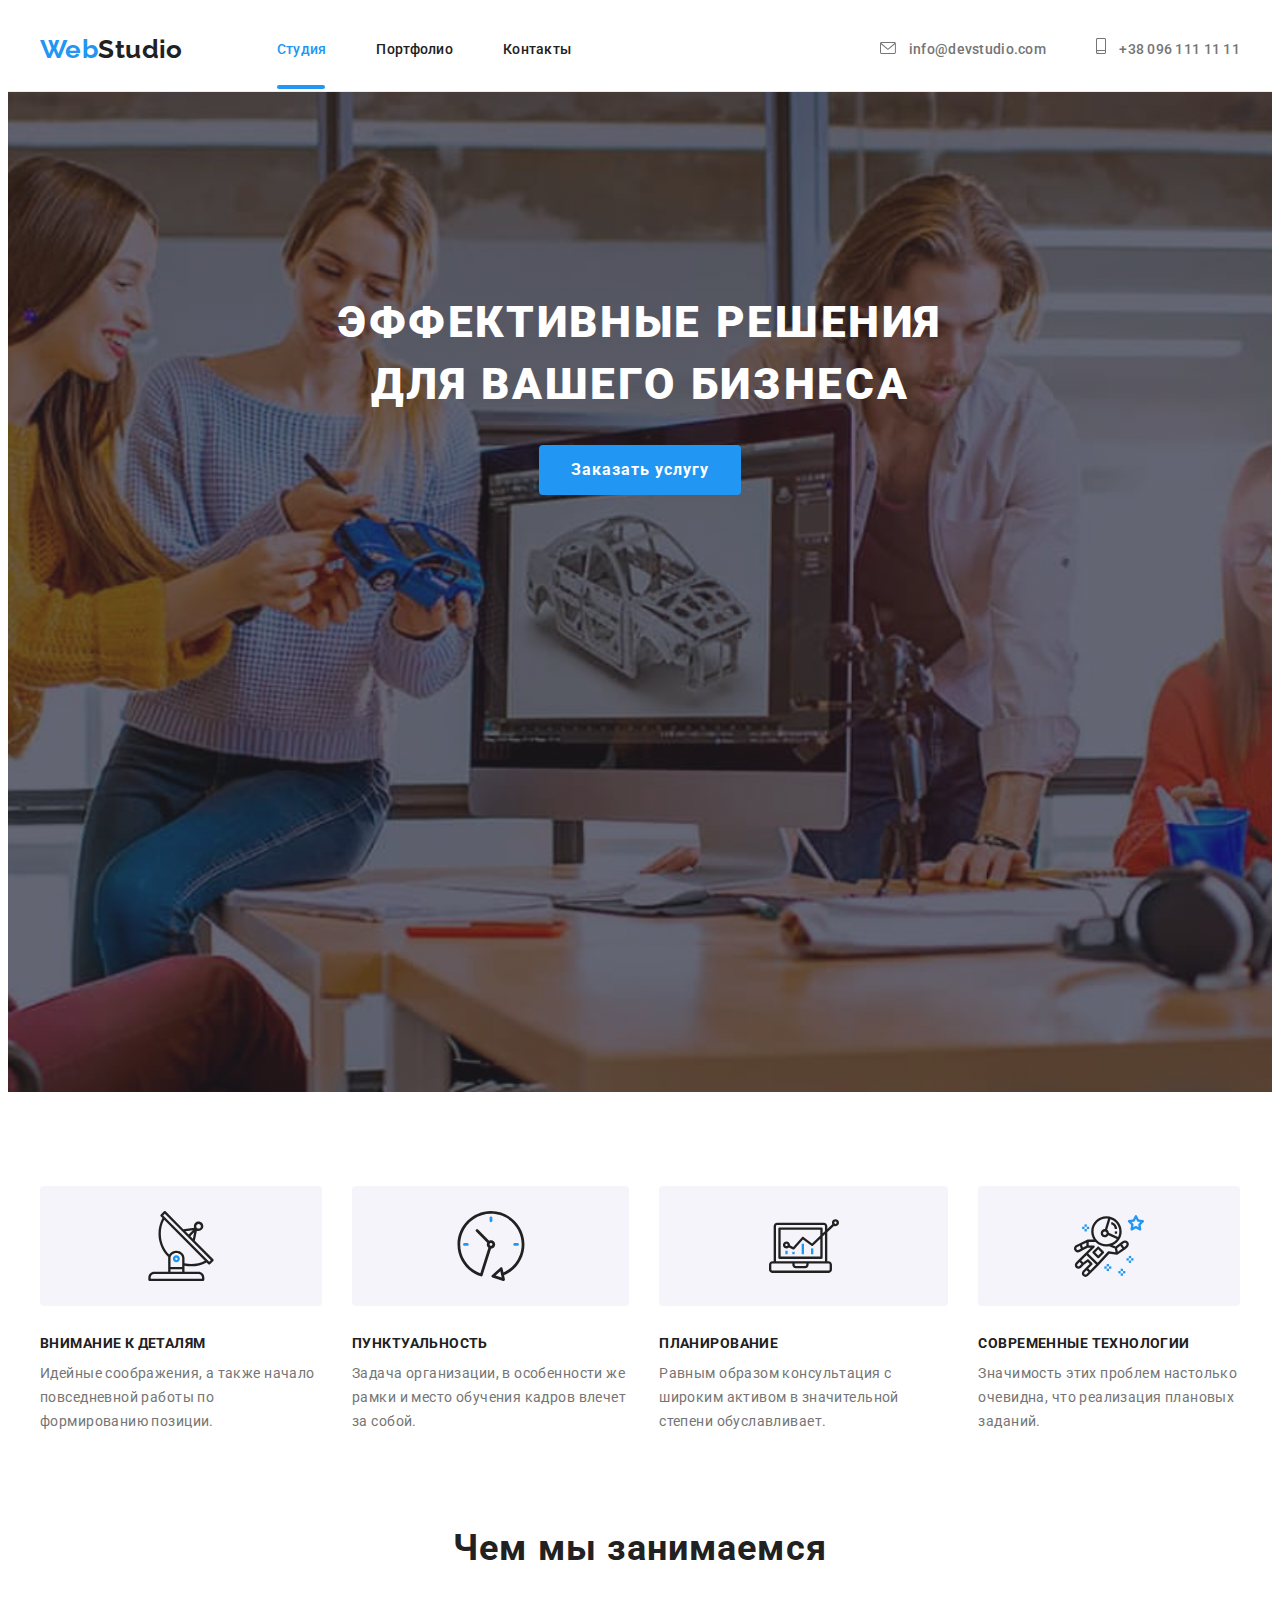
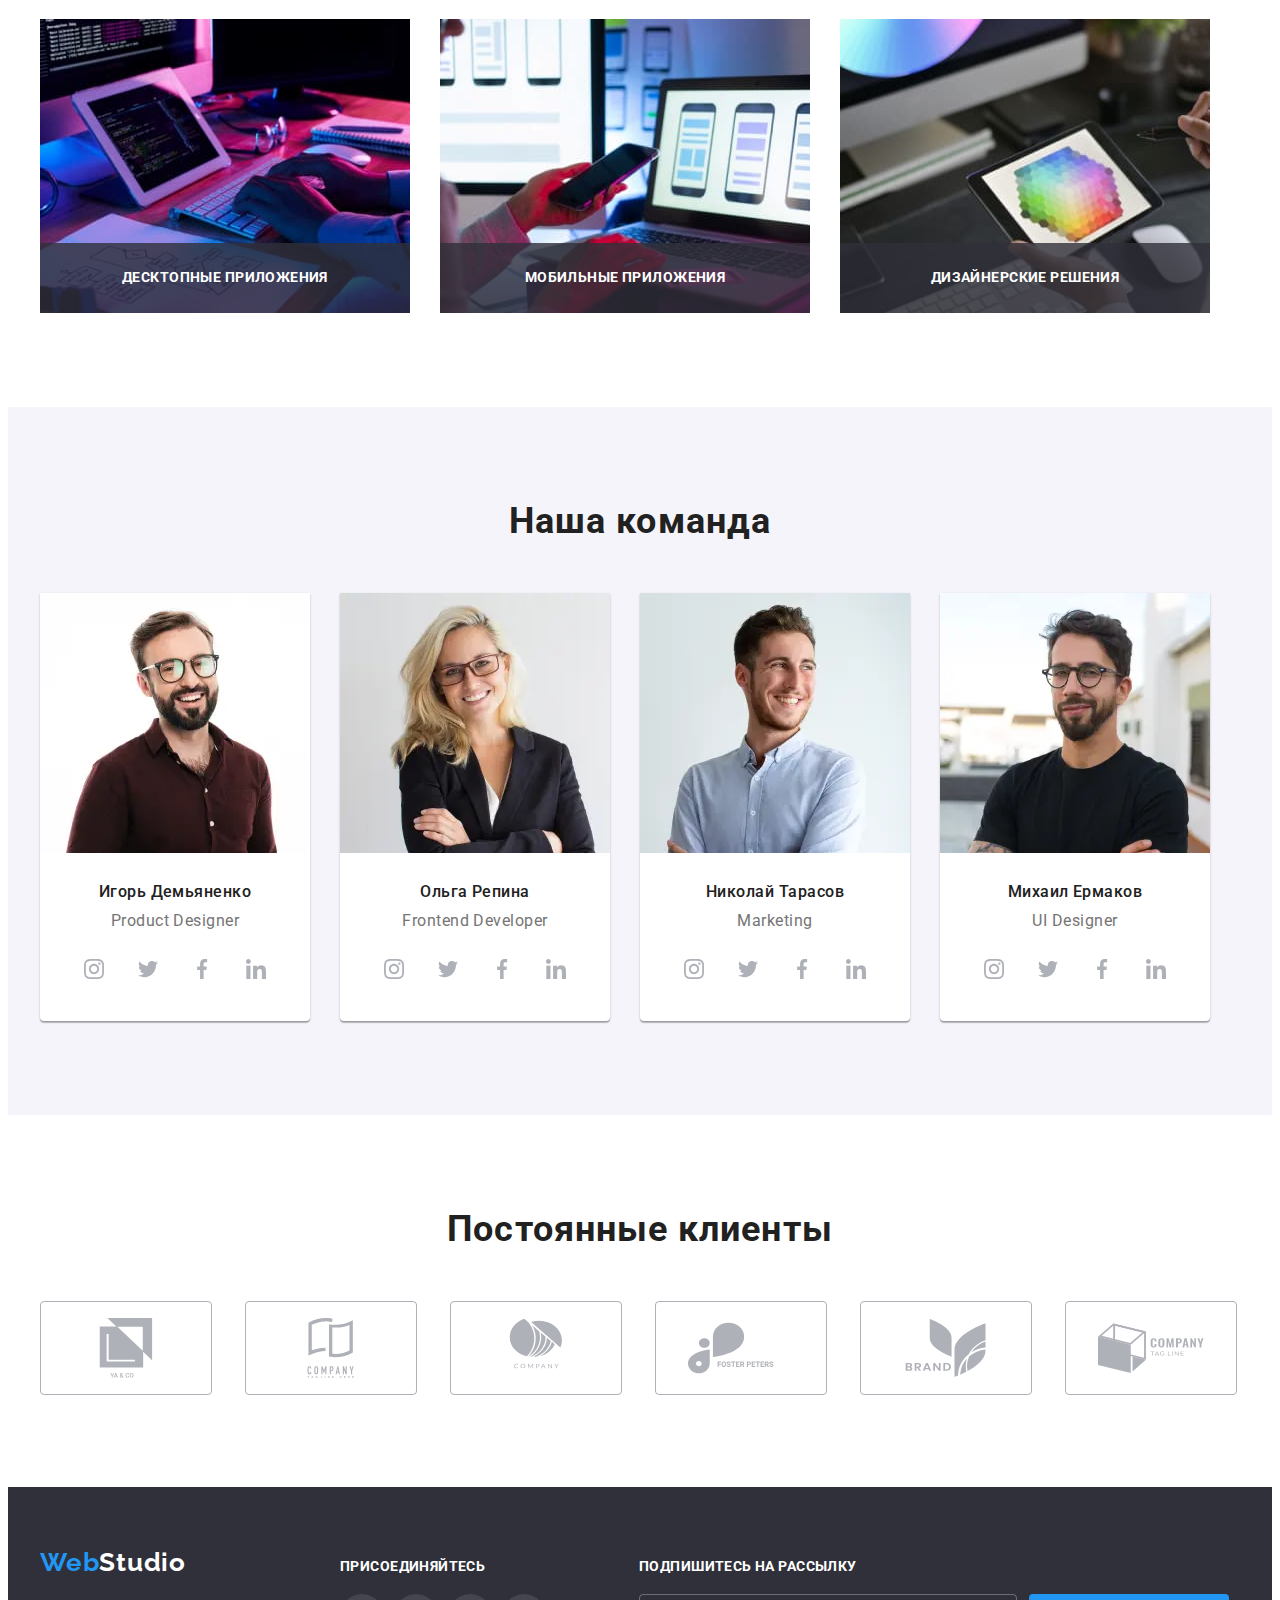
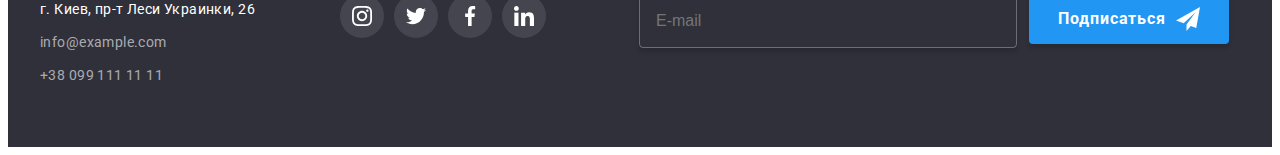
==== commit b01f7706: "бургер меню адаптация" ====
--- a/index.html
+++ b/index.html
@@ -18,7 +18,7 @@
     />
     <link rel="stylesheet" href="css/main.min.css" />
   </head>
-  <body>
+  <body class>
     <!--шапка страницы-->
     <header class="header-main">
       <!--меню навигации-->
@@ -78,13 +78,15 @@
       <div class="mobile-menu" data-menu>
         <div class="container mobile-menu__container">
           <button class="mobile-menu__close-btn" data-menu-close>
-            <svg class="" height="25" width="25">
+            <svg class="" height="40" width="40">
               <use href="./images/sprite.svg#icon-close-black"></use>
             </svg>
           </button>
           <ul class="mobile-menu__nav">
             <li class="mobile-menu__nav-item">
-              <a class="mobile-menu__nav-link" href="index.html">Студия</a>
+              <a class="mobile-menu__nav-link nav-current" href="index.html"
+                >Студия</a
+              >
             </li>
             <li class="mobile-menu__nav-item">
               <a class="mobile-menu__nav-link" href="portfolio.html"
@@ -95,38 +97,35 @@
               <a class="mobile-menu__nav-link" href="">Контакты</a>
             </li>
           </ul>
-          <ul class="mobile-menu__contacts">
-            <li class="mobile-menu__contacts-phone">
-              <a
-                class="mobile-menu__contacts-phone-link"
-                href="tel:+380961111111"
-              >
-                +38 096 111 11 11</a
-              >
-            </li>
-            <li class="mobile-menu__contacts-email">
-              <a
-                class="mobile-menu__contacts-email-link"
-                href="mailto:info@devstudio.com"
-              >
-                info@devstudio.com</a
-              >
-            </li>
-          </ul>
-          <ul class="mobile-menu__network">
-            <li class="mobile-menu__network-item">
-              <a class="mobile-menu__network-link" href="">Instagram</a>
-            </li>
-            <li class="mobile-menu__network-item">
-              <a class="mobile-menu__network-link" href="">Twitter</a>
-            </li>
-            <li class="mobile-menu__network-item">
-              <a class="mobile-menu__network-link" href="">Facebook</a>
-            </li>
-            <li class="mobile-menu__network-item">
-              <a class="mobile-menu__network-link" href="">LinkedIn</a>
-            </li>
-          </ul>
+          <div>
+            <a
+              class="mobile-menu__contacts-phone-link"
+              href="tel:+380961111111"
+            >
+              +38 096 111 11 11</a
+            >
+            <a
+              class="mobile-menu__contacts-mail-link"
+              href="mailto:info@devstudio.com"
+            >
+              info@devstudio.com</a
+            >
+
+            <ul class="mobile-menu__network">
+              <li class="mobile-menu__network-item">
+                <a class="mobile-menu__network-link" href="">Instagram</a>
+              </li>
+              <li class="mobile-menu__network-item">
+                <a class="mobile-menu__network-link" href="">Twitter</a>
+              </li>
+              <li class="mobile-menu__network-item">
+                <a class="mobile-menu__network-link" href="">Facebook</a>
+              </li>
+              <li class="mobile-menu__network-item">
+                <a class="mobile-menu__network-link" href="">LinkedIn</a>
+              </li>
+            </ul>
+          </div>
         </div>
       </div>
     </header>
--- a/css/main.min.css
+++ b/css/main.min.css
@@ -1,2 +1,2 @@
-:root{--title-text-color: #212121;--title-text-color-secondary: #ffffff;--primary-text-color: #757575;--accent-text-color: #2196f3;--icon-color: #afb1b8}h1,h2,h3,h4,h5,h6,p,ul{margin-top:0;margin-bottom:0;padding-left:0}ul{list-style:none}a{text-decoration:none;transition-property:color;transition-duration:250ms;transition-timing-function:cubic-bezier(0.4, 0, 0.2, 1)}a:focus,a:hover{color:var(--accent-text-color)}img{display:block;max-width:100%}address{font-style:normal}body{background-color:#ffffff;color:var(--primary-text-color);font-family:'Roboto', sans-serif;font-family:'Raleway', sans-serif;letter-spacing:0.03em;font-size:14px;line-height:1.7}.section{padding-top:60px;padding-bottom:60px}@media screen and (min-width: 1200px){.section{padding-top:94px;padding-bottom:94px}}.visually-hidden{position:absolute !important;clip:rect(1px 1px 1px 1px);clip:rect(1px, 1px, 1px, 1px);padding:0 !important;border:0 !important;height:1px !important;width:1px !important;overflow:hidden}.container{padding-left:15px;padding-right:15px}@media screen and (min-width: 480px){.container{width:480px;margin:auto}}@media screen and (min-width: 768px){.container{width:768px}}@media screen and (min-width: 1200px){.container{width:1200px}}.header-main{color:var(--title-text-color-secondary);border-bottom:1px solid #ececec}@media screen and (max-width: 767px){.header-main{padding-top:16px;padding-bottom:16px}.header-main__mobile-menu-btn{background-color:transparent;border:none;padding:0;line-height:0;transition-property:fill;transition-duration:250ms;transition-timing-function:cubic-bezier(0.4, 0, 0.2, 1)}.header-main__mobile-menu-btn:hover,.header-main__mobile-menu-btn:focus{fill:var(--accent-text-color)}.header-main__container{display:flex;align-items:center;justify-content:space-between}}@media screen and (min-width: 768px){.header-main__nav{display:flex;align-items:center;padding-top:26px;padding-bottom:26px;margin-right:84px}.header-main__nav-menu{margin-left:88px}.header-main__mobile-menu-btn{display:none}.header-main__container{display:flex;align-items:center;justify-content:space-between}}@media screen and (min-width: 1200px){.header-main{display:flex;background-color:var(--title-text-color-secondary);border-bottom:1px solid #ececec}.header-main__nav{display:flex;align-items:center}.header-main__nav-menu{margin-left:93px}.header-main__mobile-menu-btn{display:none}.header-main_container{display:flex;align-items:center;justify-content:space-between}}.website-nav-list{display:flex;align-items:center}@media screen and (max-width: 767px){.website-nav-list{display:none}}.website-nav-list__item:not(:last-child){margin-right:50px}.website-nav-list__link{font-family:'Roboto', sans-serif;font-weight:500;font-size:14px;line-height:1.14;letter-spacing:0.02em;color:var(--title-text-color);position:relative;padding-top:32px;padding-bottom:32px;transition:color 250ms cubic-bezier(0.4, 0, 0.2, 1)}.website-nav-list__link:hover,.website-nav-list__link:focus{color:var(--accent-text-color)}.website-nav-list__link--current{font-family:'Roboto', sans-serif;font-weight:500;font-size:14px;line-height:1.14;letter-spacing:0.02em;color:var(--accent-text-color);position:relative;padding-top:32px;padding-bottom:32px}.website-nav-list__link--current::after{content:'';display:block;position:absolute;bottom:0;left:0;background-color:var(--accent-text-color);width:48px;height:4px;border:0;border-radius:2px}.website-nav-list__portfolio--link--current{font-family:'Roboto', sans-serif;font-weight:500;font-size:14px;line-height:1.14;letter-spacing:0.02em;color:var(--accent-text-color);position:relative;padding-top:32px;padding-bottom:32px}.website-nav-list__portfolio--link--current::after{content:'';display:block;position:absolute;bottom:0;left:0;background-color:var(--accent-text-color);width:78px;height:4px;border:0;border-radius:2px}.logo{color:var(--title-text-color);font-family:'Raleway', sans-serif;font-weight:700;font-size:24px;line-height:1.17;transition:color 250ms cubic-bezier(0.4, 0, 0.2, 1)}.logo:hover,.logo:focus{color:var(--accent-text-color)}.logo-web{color:var(--accent-text-color)}@media screen and (min-width: 1200px){.logo-web{color:var(--accent-text-color)}.logo{color:var(--title-text-color);font-family:'Raleway', sans-serif;font-weight:700;font-size:26px;line-height:1.19;margin-right:90px;transition:color 250ms cubic-bezier(0.4, 0, 0.2, 1)}.logo:hover,.logo:focus{color:var(--accent-text-color)}}.backdrop{position:fixed;top:0;left:0;width:100%;height:100%;background-color:rgba(0,0,0,0.2);z-index:100;transition:opacity 250ms cubic-bezier(0.4, 0, 0.2, 1),visibility 250ms cubic-bezier(0.4, 0, 0.2, 1)}.is-hidden{opacity:0;visibility:hidden;pointer-events:none}@media screen and (max-width: 767px){.contacts-nav-list{display:none}}@media screen and (min-width: 768px) and (max-width: 1199px){.contacts-nav-list{display:block;align-items:center}.contacts-nav-list__item:not(:last-child){margin-bottom:10px}.contacts-nav-list__link{font-family:'Roboto', sans-serif;font-weight:500;font-size:12px;letter-spacing:0.02em;color:var(--primary-text-color)}.contacts-nav-list__mail-icon{width:14px;height:10px;margin-right:8px}.contacts-nav-list__link:hover .contacts-nav-list__mail-icon,.contacts-nav-list__link:focus .contacts-nav-list__mail-icon{fill:var(--accent-text-color)}.contacts-nav-list__phone-icon{width:10px;height:14px;margin-right:8px}.contacts-nav-list__link:hover .contacts-nav-list__phone-icon,.contacts-nav-list__link:focus .contacts-nav-list__phone-icon{fill:var(--accent-text-color)}}@media screen and (min-width: 1200px){.contacts-nav-list{display:flex;align-items:center}.contacts-nav-list__item:last-child{margin-left:50px}.contacts-nav-list__link{font-family:'Roboto', sans-serif;font-weight:500;font-size:14px;line-height:1.14;letter-spacing:0.02em;color:var(--primary-text-color);transition:color 250ms cubic-bezier(0.4, 0, 0.2, 1)}.contacts-nav-list__link:hover,.contacts-nav-list__link:focus{color:var(--accent-text-color)}.contacts-nav-list__mail-icon{margin-right:10px;fill:currentColor;transition:fill 250ms cubic-bezier(0.4, 0, 0.2, 1)}.contacts-nav-list__mail-icon:hover,.contacts-nav-list__mail-icon:focus{fill:var(--accent-text-color)}.contacts-nav-list__phone-icon{margin-right:10px;fill:currentColor;transition:fill 250ms cubic-bezier(0.4, 0, 0.2, 1)}.contacts-nav-list__phone-icon:hover,.contacts-nav-list__phone-icon:focus{fill:var(--accent-text-color)}}.feature-list{font-size:14px;line-height:1.71}@media screen and (max-width: 767px){.feature-list__item:not(:last-child){margin-bottom:30px}.feature-list__title{text-align:center}}@media screen and (min-width: 768px) and (max-width: 1199px){.feature-list{display:flex;flex-wrap:wrap}.feature-list__item{margin-right:30px;margin-bottom:30px;max-width:354px}.feature-list__item:nth-child(2n){margin-right:0}.feature-list__item:nth-last-child(-n+2){margin-bottom:0}}@media screen and (min-width: 1200px){.feature-list{display:flex}.feature-list__item:not(:last-child){margin-right:30px}}.feature-list__title{font-family:'Roboto', sans-serif;font-weight:700;font-size:14px;line-height:1.14;letter-spacing:0.03em;text-transform:uppercase;color:var(--title-text-color);margin-top:0;margin-bottom:10px}.feature-list__text{font-family:'Roboto', sans-serif;font-weight:400;font-size:14px;line-height:1.71;letter-spacing:0.03em;color:var(--primary-text-color)}.feature-list__link{display:flex;align-items:center;justify-content:center;width:100%;height:120px;background:#f5f4fa;border-radius:4px;margin-bottom:30px}.feature-list__icon{width:70px;height:70px}.footer-address__location{font-family:'Roboto', sans-serif;font-weight:400;font-size:14px;line-height:1.71;letter-spacing:0.03em;color:var(--title-text-color-secondary);transition:color 250ms cubic-bezier(0.4, 0, 0.2, 1)}.footer-address__location:hover,.footer-address__location:focus{color:var(--accent-text-color)}.footer-address__link{font-family:'Roboto', sans-serif;font-weight:400;font-size:14px;line-height:1.71;letter-spacing:0.03em;color:rgba(255,255,255,0.6);display:block;margin-top:9px;margin-bottom:0px;transition:color 250ms cubic-bezier(0.4, 0, 0.2, 1)}.footer-address__link:hover,.footer-address__link:focus{color:var(--accent-text-color)}.logo-white{font-family:'Raleway', sans-serif;font-weight:700;font-size:24px;line-height:1.19;letter-spacing:0.03em;color:var(--title-text-color-secondary);display:block;margin-top:0px;margin-bottom:20px;transition:color 250ms cubic-bezier(0.4, 0, 0.2, 1)}.logo-white:hover,.logo-white:focus{color:var(--accent-text-color)}@media screen and (min-width: 1200px){.logo-white{font-size:26px}}@media screen and (max-width: 767px){.footer-address{margin-bottom:60px}.footer-social-container__title{font-family:'Roboto', sans-serif;font-weight:700;font-size:14px;line-height:16px;letter-spacing:0.03em;text-transform:uppercase;color:#ffffff;margin-bottom:20px}.footer-social-container__list{display:flex;justify-content:center}.footer-social-container__item{margin-right:10px}.footer-social-container__item:last-child{margin-right:0}.footer-subscribe-container__title{margin-top:60px}.footer-social-container__link{display:flex;align-items:center;justify-content:center;width:44px;height:44px;border-radius:50%;background-color:rgba(255,255,255,0.1);transition:background-color 250ms cubic-bezier(0.4, 0, 0.2, 1)}.footer-social-container__link:hover,.footer-social-container__link:focus{background-color:var(--accent-text-color)}.footer-social-container__link:hover:hover .social-icon,.footer-social-container__link:hover:focus .social-icon,.footer-social-container__link:focus:hover .social-icon,.footer-social-container__link:focus:focus .social-icon{fill:var(--title-text-color-secondary)}.footer-social-container__icon{width:20px;height:20px;fill:#ffffff;transition:fill 250ms cubic-bezier(0.4, 0, 0.2, 1)}}@media screen and (min-width: 768px) and (max-width: 1199px){.footer-subscribe-container{display:block;margin:auto}.footer-social-container__title{font-family:'Roboto', sans-serif;font-weight:700;font-size:14px;line-height:16px;letter-spacing:0.03em;text-transform:uppercase;color:#ffffff;margin-bottom:20px}.footer-social-container__list{display:flex;justify-content:center}.footer-social-container__item{margin-right:10px}.footer-social-container__item:last-child{margin-right:0}.footer-social-container__link{display:flex;align-items:center;justify-content:center;width:44px;height:44px;border-radius:50%;background-color:rgba(255,255,255,0.1);transition:background-color 250ms cubic-bezier(0.4, 0, 0.2, 1)}.footer-social-container__link:hover,.footer-social-container__link:focus{background-color:var(--accent-text-color)}.footer-social-container__link:hover:hover .social-icon,.footer-social-container__link:hover:focus .social-icon,.footer-social-container__link:focus:hover .social-icon,.footer-social-container__link:focus:focus .social-icon{fill:var(--title-text-color-secondary)}.footer-social-container__icon{width:20px;height:20px;fill:#ffffff;transition:fill 250ms cubic-bezier(0.4, 0, 0.2, 1)}.footer-subscribe-container__input{width:450px}.tablet{display:flex;align-items:baseline;justify-content:center}.footer-address{margin-right:165px;margin-bottom:60px}.footer-social-container{margin-bottom:60px}}@media screen and (min-width: 1200px){.footer-container{display:flex;align-items:baseline;margin:auto}.footer-address{padding-right:15px}.footer-social-container{margin-left:70px}.footer-social-container__title{font-family:'Roboto', sans-serif;font-weight:700;font-size:14px;line-height:16px;letter-spacing:0.03em;text-transform:uppercase;color:#ffffff;margin-bottom:20px}.footer-social-container__list{display:flex;justify-content:space-between}.footer-social-container__item{margin-right:10px}.footer-social-container__item:last-child{margin-right:0}.footer-social-container__link{display:flex;align-items:center;justify-content:center;width:44px;height:44px;border-radius:50%;background-color:rgba(255,255,255,0.1);transition:background-color 250ms cubic-bezier(0.4, 0, 0.2, 1)}.footer-social-container__link:hover,.footer-social-container__link:focus{background-color:var(--accent-text-color)}.footer-social-container__link:hover:hover .social-icon,.footer-social-container__link:hover:focus .social-icon,.footer-social-container__link:focus:hover .social-icon,.footer-social-container__link:focus:focus .social-icon{fill:var(--title-text-color-secondary)}.footer-social-container__icon{width:20px;height:20px;fill:#ffffff;transition:fill 250ms cubic-bezier(0.4, 0, 0.2, 1)}}.footer{background-color:#2f303a;padding-bottom:60px;padding-top:60px}@media screen and (max-width: 1199px){.footer{background-color:#2f303a;padding-bottom:60px;padding-top:60px;text-align:center}}.section-hero__button{font-family:'Roboto', sans-serif;font-weight:700;font-size:16px;line-height:1.87;display:inline-block;letter-spacing:0.06em;cursor:pointer;border-radius:4px;border:none;min-width:200px;padding:10px 32px;color:var(--title-text-color-secondary);background-color:var(--accent-text-color);transition:background-color 250ms cubic-bezier(0.4, 0, 0.2, 1)}.section-hero__button:hover,.section-hero__button:focus{background-color:#188ce8;box-shadow:0px 4px 4px rgba(0,0,0,0.15)}.section-hero{padding-top:118px;padding-bottom:118px;margin-left:auto;margin-right:auto;background-image:linear-gradient(to right, rgba(47,48,58,0.4), rgba(47,48,58,0.4)),url(../images/mobile/imghero.jpg);background-size:cover;background-position:center;background-color:#2f303a}.container-hero{display:flex;flex-direction:column;align-items:center}.section-hero__title{font-weight:900;font-size:26px;line-height:1.6;letter-spacing:0.06em;color:var(--title-text-color-secondary);margin-bottom:30px;max-width:380px;text-align:center;text-transform:uppercase}@media (min-device-pixel-ratio: 2) and (max-width: 767px), (min-resolution: 192dpi) and (max-width: 767px), (min-resolution: 2dppx) and (max-width: 767px){.section-hero{background-image:linear-gradient(to right, rgba(47,48,58,0.4), rgba(47,48,58,0.4)),url(../images/mobile/imghero@2x.jpg)}}@media screen and (min-width: 768px){.section-hero{background-image:linear-gradient(to right, rgba(47,48,58,0.4), rgba(47,48,58,0.4)),url(../images/tablet/imghero.jpg)}}@media (min-device-pixel-ratio: 2) and (max-width: 1199px), (min-resolution: 192dpi) and (max-width: 1199px), (min-resolution: 2dppx) and (max-width: 1199px){.section-hero{background-image:linear-gradient(to right, rgba(47,48,58,0.4), rgba(47,48,58,0.4)),url(../images/tablet/imghero@2x.jpg)}}@media screen and (min-width: 1200px){.section-hero{padding-top:200px;padding-bottom:200px;min-height:600px;max-width:1600px;background-image:linear-gradient(to right, rgba(47,48,58,0.4), rgba(47,48,58,0.4)),url(../images/desktop/imghero.jpg)}.section-hero__title{font-size:44px;line-height:1.4;max-width:696px}}@media (min-device-pixel-ratio: 2) and (min-width: 1200px), (min-resolution: 192dpi) and (min-width: 1200px), (min-resolution: 2dppx) and (min-width: 1200px){.section-hero{background-image:linear-gradient(to right, rgba(47,48,58,0.4), rgba(47,48,58,0.4)),url(../images/desktop/imghero@2x.jpg)}}.modal{position:absolute;top:50%;left:50%;transform:translate(-50%, -50%);width:528px;height:581px;padding:40px;background-color:var(--title-text-color-secondary);box-shadow:0px 1px 3px rgba(0,0,0,0.12),0px 1px 1px rgba(0,0,0,0.14),0px 2px 1px rgba(0,0,0,0.2);border-radius:4px}.modal__close--button{position:absolute;align-items:center;top:8px;right:8px;cursor:pointer;border:1px solid rgba(0,0,0,0.1);background-color:var(--title-text-color-secondary);width:30px;height:30px;border-radius:50%;padding:5px 5px 5px 5px}.modal__icon--close{width:18px;height:18px;fill:var(--title-text-color);transition:fill 250ms cubic-bezier(0.4, 0, 0.2, 1)}.modal__close--button:hover .modal__icon--close,.modal__close--button:focus .modal__icon--close{fill:var(--accent-text-color)}.modal__form{display:flex;flex-direction:column}.modal__input{width:100%;height:40px;border:1px solid rgba(33,33,33,0.2);border-radius:4px;padding-left:42px;font-size:12px;line-height:1.16;letter-spacing:0.01em;color:var(--title-text-color);background-color:var(--title-text-color-secondary);transition:border-color var(--accent-text-color)}.modal__input:focus{border-color:var(--accent-text-color);outline:none}.modal__head{font-family:'Roboto', sans-serif;font-weight:700;font-size:20px;line-height:1.15;text-align:center;letter-spacing:0.03em;color:#212121;margin-bottom:12px}.modal__field{font-family:'Roboto', sans-serif;font-weight:400;font-size:12px;line-height:1.16;letter-spacing:0.01em;color:var(--primary-text-color);margin-bottom:10px}.modal__wrapper{position:relative;display:block;margin-top:4px}.modal__icon{position:absolute;top:50%;left:15px;transform:translateY(-50%);fill:var(--title-text-color);transition:fill 250ms cubic-bezier(0.4, 0, 0.2, 1)}.modal__input:focus+.modal__icon{fill:var(--accent-text-color)}.modal__comments{width:100%;height:120px;resize:none;padding:12px 16px;margin-top:4px;border:1px solid rgba(33,33,33,0.2);border-radius:4px;transition:border-color 250ms cubic-bezier(0.4, 0, 0.2, 1)}.modal__comments:focus{border-color:var(--accent-text-color);outline:none}.modal__comments::placeholder{font-family:'Roboto', sans-serif;font-weight:400;font-size:14px;line-height:1.14;letter-spacing:0.01em;color:rgba(117,117,117,0.5)}.modal__checkbox--policy{margin:auto;margin-top:10px;font-family:'Roboto', sans-serif;font-weight:400;font-size:14px;line-height:1.71;letter-spacing:0.03em;color:var(--primary-text-color)}.modal__checkbox--policy::before{content:'';display:inline-block;vertical-align:middle;width:16px;height:15px;outline:1px solid var(--title-text-color);cursor:pointer;margin-right:9px;border-radius:2px;transition:outline 250ms cubic-bezier(0.4, 0, 0.2, 1)}.modal__checkbox:checked+.modal__checkbox--policy::before{background-image:url(../images/icon-check.svg);outline-color:var(--title-text-color-secondary)}.modal__checkbox:focus+.modal__checkbox--policy::before{outline:1px solid var(--accent-text-color)}.modal__link{text-decoration:underline;color:var(--accent-text-color);transition:outline 250ms cubic-bezier(0.4, 0, 0.2, 1)}.modal__link:focus{outline:1px solid var(--accent-text-color)}.modal__submit--button{font-family:'Roboto', sans-serif;font-weight:700;font-size:16px;line-height:1.87;align-self:center;margin-top:30px;width:200px;height:50px;letter-spacing:0.06em;cursor:pointer;border-radius:4px;border-color:transparent;color:var(--title-text-color-secondary);background-color:var(--accent-text-color);transition:background-color 250ms cubic-bezier(0.4, 0, 0.2, 1),outline 250ms cubic-bezier(0.4, 0, 0.2, 1)}.modal__submit--button:hover,.modal__submit--button:focus{background-color:#188ce8;outline:1px solid var(--accent-text-color)}.button-filter-list{display:flex;justify-content:center;margin-bottom:50px;color:var(--title-text-color)}.button-filter-list__item:not(:last-child){margin-right:8px}.button-filter-list__button{font-family:'Roboto', sans-serif;font-weight:500;font-size:16px;line-height:1.62;text-align:center;letter-spacing:0.03em;cursor:pointer;color:var(--title-text-color);background-color:#f5f4fa;display:inline-block;border-radius:4px;border:none;padding:6px 22px;transition:background-color 250ms cubic-bezier(0.4, 0, 0.2, 1),color 250ms cubic-bezier(0.4, 0, 0.2, 1),box-shadow 250ms cubic-bezier(0.4, 0, 0.2, 1)}.button-filter-list__button:hover,.button-filter-list__button:focus{color:var(--title-text-color-secondary);background-color:var(--accent-text-color);box-shadow:0px 3px 1px rgba(0,0,0,0.1),0px 1px 2px rgba(0,0,0,0.08),0px 2px 2px rgba(0,0,0,0.12)}.button-filter-list__button--current{font-family:'Roboto', sans-serif;font-weight:500;font-size:16px;line-height:1.62;text-align:center;letter-spacing:0.03em;cursor:pointer;background:#f5f4fa;display:inline-block;border-radius:4px;border:none;padding:6px 22px;color:var(--title-text-color-secondary);background-color:var(--accent-text-color);box-shadow:0px 3px 1px rgba(0,0,0,0.1),0px 1px 2px rgba(0,0,0,0.08),0px 2px 2px rgba(0,0,0,0.12)}.project-list{display:flex;flex-wrap:wrap;margin-left:-30px;margin-top:-30px}.project-list__item{flex-basis:calc((100% - 90px) / 3);margin-left:30px;margin-top:30px}.project-list__link{background-color:#ffffff;display:block;transition:box-shadow 250ms cubic-bezier(0.4, 0, 0.2, 1)}.project-list__link:hover,.project-list__link:focus{box-shadow:0px 1px 1px rgba(0,0,0,0.12),0px 4px 4px rgba(0,0,0,0.06),1px 4px 6px rgba(0,0,0,0.16)}.project-list__overlay{position:relative;overflow:hidden}.project-list__title{position:absolute;top:0;left:0;width:100%;height:100%;padding:63px 24px;background-color:rgba(33,150,243,0.9);color:var(--title-text-color-secondary);font-family:'Roboto', sans-serif;font-weight:400;font-size:18px;line-height:1.55;letter-spacing:0.03em;overflow:auto;transform:translateY(100%);transition:transform 250ms cubic-bezier(0.4, 0, 0.2, 1)}.project-list__link:hover .project-list__title,.project-list__link:focus .project-list__title{transform:translateY(0%)}.project-list__content{padding:20px 24px;border-bottom:1px solid #eeeeee;border-left:1px solid #eeeeee;border-right:1px solid #eeeeee}.project-list__headline{font-family:'Roboto', sans-serif;font-weight:700;font-size:18px;line-height:2;letter-spacing:0.06em;color:var(--title-text-color)}.project-list__tagline{margin-top:4px;font-family:'Roboto', sans-serif;font-weight:400;font-size:16px;line-height:1.87;letter-spacing:0.03em;color:var(--primary-text-color)}@media screen and (max-width: 767px){.section-client__title{font-family:'Roboto', sans-serif;font-weight:700;font-size:28px;line-height:1.17;text-align:center;letter-spacing:0.03em;color:var(--title-text-color);margin-top:0px;margin-bottom:30px}.section-client__list{display:flex;justify-content:center;flex-wrap:wrap;margin-right:-30px;margin-bottom:-30px}.section-client__company--item{flex-basis:calc(100% / 2 - 30px);margin-right:30px;margin-bottom:30px}.section-client__company--icon{display:flex;align-items:center;justify-content:center;height:92px;border:1px solid var(--icon-color);border-radius:4px;fill:var(--icon-color);transition:fill 250ms cubic-bezier(0.4, 0, 0.2, 1),border 250ms cubic-bezier(0.4, 0, 0.2, 1)}.section-client__company--icon:hover,.section-client__company--icon:focus{fill:var(--accent-text-color);border:1px solid var(--accent-text-color)}}@media screen and (min-width: 768px){.section-client__title{font-family:'Roboto', sans-serif;font-weight:700;font-size:28px;line-height:1.17;text-align:center;letter-spacing:0.03em;color:var(--title-text-color);margin-top:0px;margin-bottom:30px}.section-client__list{display:flex;justify-content:center;flex-wrap:wrap;margin-right:-30px;margin-bottom:-30px}.section-client__company--item{flex-basis:calc(100% / 3 - 30px);margin-right:30px;margin-bottom:30px}.section-client__company--icon{display:flex;align-items:center;justify-content:center;height:92px;border:1px solid var(--icon-color);border-radius:4px;fill:var(--icon-color);transition:fill 250ms cubic-bezier(0.4, 0, 0.2, 1),border 250ms cubic-bezier(0.4, 0, 0.2, 1)}.section-client__company--icon:hover,.section-client__company--icon:focus{fill:var(--accent-text-color);border:1px solid var(--accent-text-color)}}@media screen and (min-width: 1200px){.section-client__title{font-family:'Roboto', sans-serif;font-weight:700;font-size:36px;line-height:1.16;text-align:center;letter-spacing:0.03em;color:var(--title-text-color);margin-top:0px;margin-bottom:50px}.section-client__list{display:flex;flex-wrap:nowrap;justify-content:center;margin-right:0;margin-bottom:0}.section-client__company--item{margin-right:30px}.section-client__company--item:last-child{margin-right:0}.section-client__company--icon{display:flex;align-items:center;justify-content:center;width:170px;height:92px;border:1px solid var(--icon-color);border-radius:4px;fill:var(--icon-color);transition:fill 250ms cubic-bezier(0.4, 0, 0.2, 1),border 250ms cubic-bezier(0.4, 0, 0.2, 1)}.section-client__company--icon:hover,.section-client__company--icon:focus{fill:var(--accent-text-color);border:1px solid var(--accent-text-color)}.section-client__company--item{margin-bottom:0px}}.section-client__company--item{width:170px;height:92px}@media screen and (max-width: 767px){.section-team__item:not(:last-child){margin-bottom:30px}.section-team-card__title{font-family:'Roboto', sans-serif;font-weight:500;font-size:16px;line-height:1.18;text-align:center;letter-spacing:0.03em;color:#212121;margin-top:30px;margin-bottom:10px}.section-team-card__profession{font-family:'Roboto', sans-serif;width:400;font-size:16px;line-height:19px;text-align:center;letter-spacing:0.03em;margin-bottom:16px;color:#757575}.section-team-card__social--list{padding:0 74px 24px;display:flex;justify-content:center}.section-team-card__item:not(:last-child){margin-right:10px}.section-team__list{display:block;flex-wrap:wrap;margin-right:-30px;margin-bottom:-30px}.section-team__item{flex-basis:calc(100% / 2 - 30px);margin-right:30px;margin-bottom:30px}.section-team-card__link{display:flex;align-items:center;justify-content:center;width:44px;height:44px;border-radius:50%;background:#ffffff;transition:backgraund 250ms cubic-bezier(0.4, 0, 0.2, 1)}.section-team-card__link:hover,.section-team-card__link:focus{background:var(--accent-text-color)}.section-team-card__icon{width:20px;height:20px;fill:var(--icon-color);transition:fill 250ms cubic-bezier(0.4, 0, 0.2, 1)}.section-team-card__link:hover .section-team-card__icon,.section-team-card__link:focus .section-team-card__icon{fill:var(--title-text-color-secondary)}}@media screen and (min-width: 768px) and (max-width: 1199px){.section-team-card__title{font-family:'Roboto', sans-serif;font-weight:500;font-size:16px;line-height:1.18;text-align:center;letter-spacing:0.03em;color:#212121;margin-top:30px;margin-bottom:10px}.section-team-card__profession{font-family:'Roboto', sans-serif;width:400;font-size:16px;line-height:19px;text-align:center;letter-spacing:0.03em;margin-bottom:16px;color:#757575}.section-team-card__social--list{padding:0 74px 24px;display:flex;justify-content:space-between}.section-team__list{display:flex;flex-wrap:wrap;margin-right:-30px;margin-bottom:-30px}.section-team__item{flex-basis:calc(100% / 2 - 30px);margin-right:30px;margin-bottom:30px}.section-team-card__link{display:flex;align-items:center;justify-content:center;width:44px;height:44px;border-radius:50%;background:#ffffff;transition:backgraund 250ms cubic-bezier(0.4, 0, 0.2, 1)}.section-team-card__link:hover,.section-team-card__link:focus{background:var(--accent-text-color)}.section-team-card__icon{width:20px;height:20px;fill:var(--icon-color);transition:fill 250ms cubic-bezier(0.4, 0, 0.2, 1)}.section-team-card__link:hover .section-team-card__icon,.section-team-card__link:focus .section-team-card__icon{fill:var(--title-text-color-secondary)}}@media screen and (min-width: 1200px){.section-team-card{padding-top:30px;padding-bottom:30px;padding-left:32px;padding-right:32px}.section-team-card__title{font-family:'Roboto', sans-serif;font-weight:500;font-size:16px;line-height:1.18;text-align:center;letter-spacing:0.03em;color:var(--title-text-color);margin-top:0;margin-bottom:0}.section-team-card__profession{font-family:'Roboto', sans-serif;font-weight:400;font-size:16px;line-height:1.18;text-align:center;letter-spacing:0.03em;color:var(--primary-text-color);margin-top:10px;margin-bottom:16px}.section-team-card__social--list{display:flex;justify-content:space-between}.section-team-card__link{display:flex;align-items:center;justify-content:center;width:44px;height:44px;border-radius:50%;background:#ffffff;transition:backgraund 250ms cubic-bezier(0.4, 0, 0.2, 1)}.section-team-card__link:hover,.section-team-card__link:focus{background:var(--accent-text-color)}.section-team-card__icon{width:20px;height:20px;fill:var(--icon-color);transition:fill 250ms cubic-bezier(0.4, 0, 0.2, 1)}.section-team-card__link:hover .section-team-card__icon,.section-team-card__link:focus .section-team-card__icon{fill:var(--title-text-color-secondary)}}.section-team{background-color:#f5f4fa}.section-team__item{background:#ffffff;box-shadow:0px 1px 3px rgba(0,0,0,0.12),0px 1px 1px rgba(0,0,0,0.14),0px 2px 1px rgba(0,0,0,0.2);border-radius:0px 0px 4px 4px}@media screen and (max-width: 767px){.section-team__list:not(:last-child){margin-bottom:30px}.section-team__title{font-family:'Roboto', sans-serif;font-weight:700;font-size:28px;line-height:1.17;text-align:center;letter-spacing:0.03em;color:#212121;margin-bottom:30px}}@media screen and (min-width: 768px) and (max-width: 1199px){.section-team-list{display:flex;flex-wrap:wrap}.section-team__title{font-family:'Roboto', sans-serif;font-weight:700;font-size:28px;line-height:1.17;text-align:center;letter-spacing:0.03em;color:#212121;margin-bottom:30px}.section-team__item{margin-right:30px;margin-bottom:30px;min-width:354px}.section-team__item:nth-child(2n){margin-right:0}.section-team__item:nth-last-child(-n+2){margin-bottom:0}}@media screen and (min-width: 1200px){.section-team{background-color:#f5f4fa}.section-team__title{font-family:'Roboto', sans-serif;font-weight:700;font-size:36px;line-height:1.16;text-align:center;letter-spacing:0.03em;color:var(--title-text-color);margin-top:0px;margin-bottom:50px}.section-team__list{display:flex}.section-team__item{font-weight:500;font-size:16px;line-height:1.17;color:var(--title-text-color);text-align:center;background:#ffffff;box-shadow:0px 1px 3px rgba(0,0,0,0.12),0px 1px 1px rgba(0,0,0,0.14),0px 2px 1px rgba(0,0,0,0.2);border-radius:0px 0px 4px 4px}.section-team__item{box-shadow:0px 1px 3px rgba(0,0,0,0.12),0px 1px 1px rgba(0,0,0,0.14),0px 2px 1px rgba(0,0,0,0.2);border-radius:0px 0px 4px 4px;background-color:#ffffff}.section-team__item:not(:last-child){margin-right:30px}}@media screen and (max-width: 767px){.footer-subscribe-container{margin-left:0px}.footer-subscribe-container__input{width:100%;height:50px;border:1px solid rgba(255,255,255,0.3);border-radius:4px;color:rgba(255,255,255,0.6);font-size:16px;line-height:1.25;background-color:rgba(33,150,243,0);padding-left:16px;margin-right:12px;box-shadow:0px 4px 4px 0px rgba(0,0,0,0.15);margin:20px 0}.footer-subscribe-container__input:hover,.footer-subscribe-container__input:focus{outline:none}}@media screen and (min-width: 768px){.footer-subscribe-container{margin-left:0px}.footer-subscribe-container__input{display:flex;justify-content:center;align-items:center;flex-direction:column;width:450px;height:50px;border:1px solid rgba(255,255,255,0.3);border-radius:4px;color:rgba(255,255,255,0.6);font-size:16px;line-height:1.25;background-color:rgba(33,150,243,0);padding-left:16px;margin:auto;margin-bottom:20px;box-shadow:0px 4px 4px 0px rgba(0,0,0,0.15)}.footer-subscribe-container__input:hover,.footer-subscribe-container__input:focus{outline:none}.footer-subscribe-container__title{font-family:'Roboto', sans-serif;font-weight:700;font-size:14px;line:height 1.14;letter-spacing:0.03em;text-transform:uppercase;color:#ffffff;margin-bottom:20px}}@media screen and (min-width: 1200px){.footer-subscribe-container{margin-left:93px}.tablet{display:flex;align-items:baseline;justify-content:center}.footer-subscribe-container__form{display:flex;justify-content:space-between}.footer-subscribe-container__input{width:358px;margin-bottom:0px;margin-right:12px}}.footer-subscribe-container__button--subscribe{display:inline-flex;align-items:center;justify-content:center;width:200px;height:50px;background-color:var(--accent-text-color);color:var(--title-text-color-secondary);text-align:center;font-family:'Roboto', sans-serif;font-size:16px;font-weight:700;line-height:1.87;letter-spacing:0.06em;border:0;border-radius:4px;box-shadow:0px 4px 4px 0px rgba(0,0,0,0.15);cursor:pointer;transition:background-color 250ms cubic-bezier(0.4, 0, 0.2, 1)}.footer-subscribe-container__button--subscribe:hover,.footer-subscribe-container__button--subscribe:focus{background-color:#188ce8}.footer-subscribe-container__icon--send{fill:var(--title-text-color-secondary);margin-left:10px}.footer-subscribe-container__title{font-family:'Roboto', sans-serif;font-weight:700;font-size:14px;line-height:16px;letter-spacing:0.03em;text-transform:uppercase;color:#ffffff;margin-bottom:20px}.footer-subscribe-container__button--subscribe{display:inline-flex;align-items:center;justify-content:center;width:200px;height:50px;background-color:var(--accent-text-color);color:var(--title-text-color-secondary);text-align:center;font-family:'Roboto', sans-serif;font-size:16px;font-weight:700;line-height:1.87;letter-spacing:0.06em;border:0;border-radius:4px;box-shadow:0px 4px 4px 0px rgba(0,0,0,0.15);cursor:pointer;transition:background-color 250ms cubic-bezier(0.4, 0, 0.2, 1)}.footer-subscribe-container__button--subscribe:hover,.footer-subscribe-container__button--subscribe:focus{background-color:#188ce8}.footer-subscribe-container__icon--send{fill:var(--title-text-color-secondary);margin-left:10px}@media screen and (max-width: 1199px){.we-make{display:none}}.we-make{padding-top:0px}.we-make__title{font-family:'Roboto', sans-serif;font-weight:700;font-size:36px;line-height:1.16;text-align:center;letter-spacing:0.03em;color:var(--title-text-color);margin-top:0px;margin-bottom:50px}.we-make__list{display:flex}.we-make__item{position:relative}.we-make__item:not(:last-child){margin-right:30px}.we-make__text{position:absolute;bottom:0;display:flex;align-items:center;justify-content:center;width:370px;height:70px;font-family:'Roboto', sans-serif;font-weight:700;font-size:14px;line-height:1.14;text-align:center;letter-spacing:0.03em;text-transform:uppercase;color:var(--title-text-color-secondary);background-color:rgba(47,48,58,0.8)}.visually-hidden-portfolio{position:absolute;width:1px;height:1px;margin:-1px;border:none;padding:0;white-space:nowrap;clip-path:inset(100%);clip:rect(0 0 0 0);overflow:hidden}@media screen and (max-width: 767px){.mobile-menu{position:fixed;top:0;left:0;width:100vw;height:100vh;overflow:auto;background-color:var(--title-text-color-secondary);font-family:'Roboto', sans-serif;opacity:0;visibility:hidden;pointer-events:none;z-index:20;transition:opacity, visibility;transition-duration:250ms;transition-timing-function:cubic-bezier(0.4, 0, 0.2, 1)}.mobile-menu.is-open{opacity:1;visibility:visible;pointer-events:auto}.mobile-menu__container{position:relative;padding-left:40px;padding-top:48px;padding-bottom:48px}.mobile-menu__close-btn{position:absolute;top:10px;right:15px;width:40px;height:40px;background-color:transparent;border:none;transition-property:color;transition-duration:250ms;transition-timing-function:cubic-bezier(0.4, 0, 0.2, 1)}.mobile-menu__close-btn:hover,.mobile-menu__close-btn:focus{color:var(--accent-text-color)}.mobile-menu__nav{margin-bottom:302px}.mobile-menu__nav-item{font-weight:500;font-size:40px;letter-spacing:0.02em}.mobile-menu__nav-item:not(:last-child){margin-bottom:32px}.mobile-menu__nav-link{color:var(--title-text-color)}.mobile-menu__contacts{margin-bottom:64px}.mobile-menu__contacts-phone{margin-bottom:32px;font-weight:500;font-size:34px;letter-spacing:0.02em}.mobile-menu__contacts-phone-link{color:var(--accent-text-color)}.mobile-menu__contacts-email{font-weight:500;font-size:24px;letter-spacing:0.02em}.mobile-menu__contacts-email-link{color:var(--primary-text-color)}.mobile-menu__network{display:flex}.mobile-menu__network-item{font-weight:500;font-size:18px;line-height:1.2;letter-spacing:0.02em}.mobile-menu__network-item:not(:last-child){margin-right:20px}.mobile-menu__network-link{color:var(--accent-text-color)}}@media screen and (min-width: 768px){.mobile-menu{display:none}}
+:root{--title-text-color: #212121;--title-text-color-secondary: #ffffff;--primary-text-color: #757575;--accent-text-color: #2196f3;--icon-color: #afb1b8}h1,h2,h3,h4,h5,h6,p,ul{margin-top:0;margin-bottom:0;padding-left:0}ul{list-style:none}a{text-decoration:none;transition-property:color;transition-duration:250ms;transition-timing-function:cubic-bezier(0.4, 0, 0.2, 1)}a:focus,a:hover{color:var(--accent-text-color)}img{display:block;max-width:100%}address{font-style:normal}body{background-color:#ffffff;color:var(--primary-text-color);font-family:'Roboto', sans-serif;font-family:'Raleway', sans-serif;letter-spacing:0.03em;font-size:14px;line-height:1.7}.section{padding-top:60px;padding-bottom:60px}@media screen and (min-width: 1200px){.section{padding-top:94px;padding-bottom:94px}}.visually-hidden{position:absolute !important;clip:rect(1px 1px 1px 1px);clip:rect(1px, 1px, 1px, 1px);padding:0 !important;border:0 !important;height:1px !important;width:1px !important;overflow:hidden}.container{padding-left:15px;padding-right:15px}@media screen and (min-width: 480px){.container{width:480px;margin:auto}}@media screen and (min-width: 768px){.container{width:768px}}@media screen and (min-width: 1200px){.container{width:1200px}}.header-main{color:var(--title-text-color-secondary);border-bottom:1px solid #ececec}@media screen and (max-width: 767px){.header-main{padding-top:16px;padding-bottom:16px}.header-main__mobile-menu-btn{background-color:transparent;border:none;padding:0;line-height:0;transition-property:fill;transition-duration:250ms;transition-timing-function:cubic-bezier(0.4, 0, 0.2, 1)}.header-main__mobile-menu-btn:hover,.header-main__mobile-menu-btn:focus{fill:var(--accent-text-color)}.header-main__container{display:flex;align-items:center;justify-content:space-between}}@media screen and (min-width: 768px){.header-main__nav{display:flex;align-items:center;padding-top:26px;padding-bottom:26px;margin-right:84px}.header-main__nav-menu{margin-left:88px}.header-main__mobile-menu-btn{display:none}.header-main__container{display:flex;align-items:center;justify-content:space-between}}@media screen and (min-width: 1200px){.header-main{display:flex;background-color:var(--title-text-color-secondary);border-bottom:1px solid #ececec}.header-main__nav{display:flex;align-items:center}.header-main__nav-menu{margin-left:94px}.header-main__mobile-menu-btn{display:none}.header-main_container{display:flex;align-items:center;justify-content:space-between}}.website-nav-list{display:flex;align-items:center}@media screen and (max-width: 767px){.website-nav-list{display:none}}.website-nav-list__item:not(:last-child){margin-right:50px}.website-nav-list__link{font-family:'Roboto', sans-serif;font-weight:500;font-size:14px;line-height:1.14;letter-spacing:0.02em;color:var(--title-text-color);position:relative;padding-top:32px;padding-bottom:32px;transition:color 250ms cubic-bezier(0.4, 0, 0.2, 1)}.website-nav-list__link:hover,.website-nav-list__link:focus{color:var(--accent-text-color)}.website-nav-list__link--current{font-family:'Roboto', sans-serif;font-weight:500;font-size:14px;line-height:1.14;letter-spacing:0.02em;color:var(--accent-text-color);position:relative;padding-top:32px;padding-bottom:32px}.website-nav-list__link--current::after{content:'';display:block;position:absolute;bottom:0;left:0;background-color:var(--accent-text-color);width:48px;height:4px;border:0;border-radius:2px}.website-nav-list__portfolio--link--current{font-family:'Roboto', sans-serif;font-weight:500;font-size:14px;line-height:1.14;letter-spacing:0.02em;color:var(--accent-text-color);position:relative;padding-top:32px;padding-bottom:32px}.website-nav-list__portfolio--link--current::after{content:'';display:block;position:absolute;bottom:0;left:0;background-color:var(--accent-text-color);width:78px;height:4px;border:0;border-radius:2px}.logo{color:var(--title-text-color);font-family:'Raleway', sans-serif;font-weight:700;font-size:24px;line-height:1.17;transition:color 250ms cubic-bezier(0.4, 0, 0.2, 1)}.logo:hover,.logo:focus{color:var(--accent-text-color)}.logo-web{color:var(--accent-text-color)}@media screen and (min-width: 1200px){.logo-web{color:var(--accent-text-color)}.logo{color:var(--title-text-color);font-family:'Raleway', sans-serif;font-weight:700;font-size:26px;line-height:1.19;transition:color 250ms cubic-bezier(0.4, 0, 0.2, 1)}.logo:hover,.logo:focus{color:var(--accent-text-color)}}.backdrop{position:fixed;overflow-y:scroll;top:0;left:0;width:100%;height:100%;background-color:rgba(0,0,0,0.2);z-index:100;transition:opacity 250ms cubic-bezier(0.4, 0, 0.2, 1),visibility 250ms cubic-bezier(0.4, 0, 0.2, 1)}.is-hidden{opacity:0;visibility:hidden;pointer-events:none}@media screen and (max-width: 767px){.contacts-nav-list{display:none}}@media screen and (min-width: 768px) and (max-width: 1199px){.contacts-nav-list{display:block;align-items:center}.contacts-nav-list__item:not(:last-child){margin-bottom:10px}.contacts-nav-list__link{font-family:'Roboto', sans-serif;font-weight:500;font-size:12px;letter-spacing:0.02em;color:var(--primary-text-color)}.contacts-nav-list__mail-icon{width:14px;height:10px;margin-right:8px}.contacts-nav-list__link:hover .contacts-nav-list__mail-icon,.contacts-nav-list__link:focus .contacts-nav-list__mail-icon{fill:var(--accent-text-color)}.contacts-nav-list__phone-icon{width:10px;height:14px;margin-right:8px}.contacts-nav-list__link:hover .contacts-nav-list__phone-icon,.contacts-nav-list__link:focus .contacts-nav-list__phone-icon{fill:var(--accent-text-color)}}@media screen and (min-width: 1200px){.contacts-nav-list{display:flex;align-items:center}.contacts-nav-list__item:last-child{margin-left:50px}.contacts-nav-list__link{font-family:'Roboto', sans-serif;font-weight:500;font-size:14px;line-height:1.14;letter-spacing:0.02em;color:var(--primary-text-color);transition:color 250ms cubic-bezier(0.4, 0, 0.2, 1)}.contacts-nav-list__link:hover,.contacts-nav-list__link:focus{color:var(--accent-text-color)}.contacts-nav-list__mail-icon{margin-right:10px;fill:currentColor;transition:fill 250ms cubic-bezier(0.4, 0, 0.2, 1)}.contacts-nav-list__mail-icon:hover,.contacts-nav-list__mail-icon:focus{fill:var(--accent-text-color)}.contacts-nav-list__phone-icon{margin-right:10px;fill:currentColor;transition:fill 250ms cubic-bezier(0.4, 0, 0.2, 1)}.contacts-nav-list__phone-icon:hover,.contacts-nav-list__phone-icon:focus{fill:var(--accent-text-color)}}.feature-list{font-size:14px;line-height:1.71}@media screen and (max-width: 767px){.feature-list__item:not(:last-child){margin-bottom:30px}.feature-list__title{text-align:center}}@media screen and (min-width: 768px) and (max-width: 1199px){.feature-list{display:flex;flex-wrap:wrap}.feature-list__item{margin-right:30px;margin-bottom:30px;max-width:354px}.feature-list__item:nth-child(2n){margin-right:0}.feature-list__item:nth-last-child(-n+2){margin-bottom:0}}@media screen and (min-width: 1200px){.feature-list{display:flex}.feature-list__item:not(:last-child){margin-right:30px}}.feature-list__title{font-family:'Roboto', sans-serif;font-weight:700;font-size:14px;line-height:1.14;letter-spacing:0.03em;text-transform:uppercase;color:var(--title-text-color);margin-top:0;margin-bottom:10px}.feature-list__text{font-family:'Roboto', sans-serif;font-weight:400;font-size:14px;line-height:1.71;letter-spacing:0.03em;color:var(--primary-text-color)}.feature-list__link{display:flex;align-items:center;justify-content:center;width:100%;height:120px;background:#f5f4fa;border-radius:4px;margin-bottom:30px}.feature-list__icon{width:70px;height:70px}.footer-address__location{font-family:'Roboto', sans-serif;font-weight:400;font-size:14px;line-height:1.71;letter-spacing:0.03em;color:var(--title-text-color-secondary);transition:color 250ms cubic-bezier(0.4, 0, 0.2, 1)}.footer-address__location:hover,.footer-address__location:focus{color:var(--accent-text-color)}.footer-address__link{font-family:'Roboto', sans-serif;font-weight:400;font-size:14px;line-height:1.71;letter-spacing:0.03em;color:rgba(255,255,255,0.6);display:block;margin-top:9px;margin-bottom:0px;transition:color 250ms cubic-bezier(0.4, 0, 0.2, 1)}.footer-address__link:hover,.footer-address__link:focus{color:var(--accent-text-color)}.logo-white{font-family:'Raleway', sans-serif;font-weight:700;font-size:24px;line-height:1.19;letter-spacing:0.03em;color:var(--title-text-color-secondary);display:block;margin-top:0px;margin-bottom:20px;transition:color 250ms cubic-bezier(0.4, 0, 0.2, 1)}.logo-white:hover,.logo-white:focus{color:var(--accent-text-color)}@media screen and (min-width: 1200px){.logo-white{font-size:26px}}@media screen and (max-width: 767px){.footer-address{margin-bottom:60px}.footer-social-container__title{font-family:'Roboto', sans-serif;font-weight:700;font-size:14px;line-height:16px;letter-spacing:0.03em;text-transform:uppercase;color:#ffffff;margin-bottom:20px}.footer-social-container__list{display:flex;justify-content:center}.footer-social-container__item{margin-right:10px}.footer-social-container__item:last-child{margin-right:0}.footer-subscribe-container__title{margin-top:60px}.footer-social-container__link{display:flex;align-items:center;justify-content:center;width:44px;height:44px;border-radius:50%;background-color:rgba(255,255,255,0.1);transition:background-color 250ms cubic-bezier(0.4, 0, 0.2, 1)}.footer-social-container__link:hover,.footer-social-container__link:focus{background-color:var(--accent-text-color)}.footer-social-container__link:hover:hover .social-icon,.footer-social-container__link:hover:focus .social-icon,.footer-social-container__link:focus:hover .social-icon,.footer-social-container__link:focus:focus .social-icon{fill:var(--title-text-color-secondary)}.footer-social-container__icon{width:20px;height:20px;fill:#ffffff;transition:fill 250ms cubic-bezier(0.4, 0, 0.2, 1)}}@media screen and (min-width: 768px) and (max-width: 1199px){.footer-subscribe-container{display:block;margin:auto}.footer-social-container__title{font-family:'Roboto', sans-serif;font-weight:700;font-size:14px;line-height:16px;letter-spacing:0.03em;text-transform:uppercase;color:#ffffff;margin-bottom:20px}.footer-social-container__list{display:flex;justify-content:center}.footer-social-container__item{margin-right:10px}.footer-social-container__item:last-child{margin-right:0}.footer-social-container__link{display:flex;align-items:center;justify-content:center;width:44px;height:44px;border-radius:50%;background-color:rgba(255,255,255,0.1);transition:background-color 250ms cubic-bezier(0.4, 0, 0.2, 1)}.footer-social-container__link:hover,.footer-social-container__link:focus{background-color:var(--accent-text-color)}.footer-social-container__link:hover:hover .social-icon,.footer-social-container__link:hover:focus .social-icon,.footer-social-container__link:focus:hover .social-icon,.footer-social-container__link:focus:focus .social-icon{fill:var(--title-text-color-secondary)}.footer-social-container__icon{width:20px;height:20px;fill:#ffffff;transition:fill 250ms cubic-bezier(0.4, 0, 0.2, 1)}.footer-subscribe-container__input{width:450px}.tablet{display:flex;align-items:baseline;justify-content:center}.footer-address{margin-right:165px;margin-bottom:60px}.footer-social-container{margin-bottom:60px}}@media screen and (min-width: 1200px){.footer-container{display:flex;align-items:baseline;margin:auto}.footer-address{padding-right:15px}.footer-social-container{margin-left:70px}.footer-social-container__title{font-family:'Roboto', sans-serif;font-weight:700;font-size:14px;line-height:16px;letter-spacing:0.03em;text-transform:uppercase;color:#ffffff;margin-bottom:20px}.footer-social-container__list{display:flex;justify-content:space-between}.footer-social-container__item{margin-right:10px}.footer-social-container__item:last-child{margin-right:0}.footer-social-container__link{display:flex;align-items:center;justify-content:center;width:44px;height:44px;border-radius:50%;background-color:rgba(255,255,255,0.1);transition:background-color 250ms cubic-bezier(0.4, 0, 0.2, 1)}.footer-social-container__link:hover,.footer-social-container__link:focus{background-color:var(--accent-text-color)}.footer-social-container__link:hover:hover .social-icon,.footer-social-container__link:hover:focus .social-icon,.footer-social-container__link:focus:hover .social-icon,.footer-social-container__link:focus:focus .social-icon{fill:var(--title-text-color-secondary)}.footer-social-container__icon{width:20px;height:20px;fill:#ffffff;transition:fill 250ms cubic-bezier(0.4, 0, 0.2, 1)}}.footer{background-color:#2f303a;padding-bottom:60px;padding-top:60px}@media screen and (max-width: 1199px){.footer{background-color:#2f303a;padding-bottom:60px;padding-top:60px;text-align:center}}.section-hero__button{font-family:'Roboto', sans-serif;font-weight:700;font-size:16px;line-height:1.87;display:inline-block;letter-spacing:0.06em;cursor:pointer;border-radius:4px;border:none;min-width:200px;padding:10px 32px;color:var(--title-text-color-secondary);background-color:var(--accent-text-color);transition:background-color 250ms cubic-bezier(0.4, 0, 0.2, 1)}.section-hero__button:hover,.section-hero__button:focus{background-color:#188ce8;box-shadow:0px 4px 4px rgba(0,0,0,0.15)}.section-hero{padding-top:118px;padding-bottom:118px;margin-left:auto;margin-right:auto;background-image:linear-gradient(to right, rgba(47,48,58,0.4), rgba(47,48,58,0.4)),url(../images/mobile/imghero.jpg);background-size:cover;background-position:center;background-color:#2f303a}.container-hero{display:flex;flex-direction:column;align-items:center}.section-hero__title{font-family:'Roboto', sans-serif;font-weight:900;font-size:26px;line-height:1.6;letter-spacing:0.06em;color:var(--title-text-color-secondary);margin-bottom:30px;max-width:380px;text-align:center;text-transform:uppercase}@media (min-device-pixel-ratio: 2) and (max-width: 767px), (min-resolution: 192dpi) and (max-width: 767px), (min-resolution: 2dppx) and (max-width: 767px){.section-hero{background-image:linear-gradient(to right, rgba(47,48,58,0.4), rgba(47,48,58,0.4)),url(../images/mobile/imghero@2x.jpg)}}@media screen and (min-width: 768px){.section-hero{background-image:linear-gradient(to right, rgba(47,48,58,0.4), rgba(47,48,58,0.4)),url(../images/tablet/imghero.jpg)}}@media (min-device-pixel-ratio: 2) and (max-width: 1199px), (min-resolution: 192dpi) and (max-width: 1199px), (min-resolution: 2dppx) and (max-width: 1199px){.section-hero{background-image:linear-gradient(to right, rgba(47,48,58,0.4), rgba(47,48,58,0.4)),url(../images/tablet/imghero@2x.jpg)}}@media screen and (min-width: 1200px){.section-hero{padding-top:200px;padding-bottom:200px;min-height:600px;max-width:1600px;background-image:linear-gradient(to right, rgba(47,48,58,0.4), rgba(47,48,58,0.4)),url(../images/desktop/imghero.jpg)}.section-hero__title{font-size:44px;line-height:1.4;max-width:696px}}@media (min-device-pixel-ratio: 2) and (min-width: 1200px), (min-resolution: 192dpi) and (min-width: 1200px), (min-resolution: 2dppx) and (min-width: 1200px){.section-hero{background-image:linear-gradient(to right, rgba(47,48,58,0.4), rgba(47,48,58,0.4)),url(../images/desktop/imghero@2x.jpg)}}.modal{position:absolute;padding:40px;margin:93px 15px 94px 0px;background-color:var(--title-text-color-secondary);box-shadow:0px 1px 3px rgba(0,0,0,0.12),0px 1px 1px rgba(0,0,0,0.14),0px 2px 1px rgba(0,0,0,0.2);border-radius:4px}.modal__close--button{position:absolute;align-items:center;top:8px;right:8px;cursor:pointer;border:1px solid rgba(0,0,0,0.1);background-color:var(--title-text-color-secondary);width:30px;height:30px;border-radius:50%;padding:5px 5px 5px 5px}.modal__icon--close{width:18px;height:18px;fill:var(--title-text-color);transition:fill 250ms cubic-bezier(0.4, 0, 0.2, 1)}.modal__close--button:hover .modal__icon--close,.modal__close--button:focus .modal__icon--close{fill:var(--accent-text-color)}.modal__form{display:flex;flex-direction:column}.modal__input{width:100%;height:40px;border:1px solid rgba(33,33,33,0.2);border-radius:4px;padding-left:42px;font-size:12px;line-height:1.16;letter-spacing:0.01em;color:var(--title-text-color);background-color:var(--title-text-color-secondary);transition:border-color var(--accent-text-color)}.modal__input:focus{border-color:var(--accent-text-color);outline:none}.modal__head{font-family:'Roboto', sans-serif;font-weight:700;font-size:20px;line-height:1.15;text-align:center;letter-spacing:0.03em;color:#212121;margin-bottom:12px}.modal__field{font-family:'Roboto', sans-serif;font-weight:400;font-size:12px;line-height:1.16;letter-spacing:0.01em;color:var(--primary-text-color);margin-bottom:10px}.modal__wrapper{position:relative;display:block;margin-top:4px}.modal__icon{position:absolute;top:50%;left:15px;transform:translateY(-50%);fill:var(--title-text-color);transition:fill 250ms cubic-bezier(0.4, 0, 0.2, 1)}.modal__input:focus+.modal__icon{fill:var(--accent-text-color)}.modal__comments{width:100%;height:120px;resize:none;padding:12px 16px;margin-top:4px;border:1px solid rgba(33,33,33,0.2);border-radius:4px;transition:border-color 250ms cubic-bezier(0.4, 0, 0.2, 1)}.modal__comments:focus{border-color:var(--accent-text-color);outline:none}.modal__comments::placeholder{font-family:'Roboto', sans-serif;font-weight:400;font-size:14px;line-height:1.14;letter-spacing:0.01em;color:rgba(117,117,117,0.5)}.modal__checkbox--policy{margin:auto;margin-top:10px;font-family:'Roboto', sans-serif;font-weight:400;font-size:12px;line-height:2;letter-spacing:0.03em;color:var(--primary-text-color)}.modal__checkbox--policy::before{content:'';display:inline-block;vertical-align:middle;width:16px;height:15px;outline:1px solid var(--title-text-color);cursor:pointer;margin-right:9px;border-radius:2px;transition:outline 250ms cubic-bezier(0.4, 0, 0.2, 1)}.modal__checkbox:checked+.modal__checkbox--policy::before{background-image:url(../images/icon-check.svg);outline-color:var(--title-text-color-secondary)}.modal__checkbox:focus+.modal__checkbox--policy::before{outline:1px solid var(--accent-text-color)}.modal__link{text-decoration:underline;color:var(--accent-text-color);transition:outline 250ms cubic-bezier(0.4, 0, 0.2, 1)}.modal__link:focus{outline:1px solid var(--accent-text-color)}.modal__submit--button{font-family:'Roboto', sans-serif;font-weight:700;font-size:16px;line-height:1.87;align-self:center;margin-top:30px;width:200px;height:50px;letter-spacing:0.06em;cursor:pointer;border-radius:4px;border-color:transparent;color:var(--title-text-color-secondary);background-color:var(--accent-text-color);transition:background-color 250ms cubic-bezier(0.4, 0, 0.2, 1),outline 250ms cubic-bezier(0.4, 0, 0.2, 1)}.modal__submit--button:hover,.modal__submit--button:focus{background-color:#188ce8;outline:1px solid var(--accent-text-color)}.no-overflow{overflow:hidden}@media screen and (max-width: 480px){.modal{width:100%;height:609px;top:50%;left:50%;transform:translate(-50%, -50%)}}@media screen and (min-width: 480px){.modal{margin:unset;width:450px;height:609px;top:50%;left:50%;transform:translate(-50%, -50%)}}@media screen and (min-width: 1200px){.modal{width:528px;height:581px}.modal__checkbox--policy{font-size:14px;line-height:1.71}}.button-filter-list{color:var(--title-text-color)}.button-filter-list__item:not(:last-child){margin-right:8px}.button-filter-list__button{font-family:'Roboto', sans-serif;font-weight:500;font-size:16px;line-height:1.62;text-align:center;letter-spacing:0.03em;cursor:pointer;color:var(--title-text-color);background-color:#f5f4fa;display:inline-block;border-radius:4px;border:none;padding:6px 22px;transition:background-color 250ms cubic-bezier(0.4, 0, 0.2, 1),color 250ms cubic-bezier(0.4, 0, 0.2, 1),box-shadow 250ms cubic-bezier(0.4, 0, 0.2, 1)}.button-filter-list__button:hover,.button-filter-list__button:focus{color:var(--title-text-color-secondary);background-color:var(--accent-text-color);box-shadow:0px 3px 1px rgba(0,0,0,0.1),0px 1px 2px rgba(0,0,0,0.08),0px 2px 2px rgba(0,0,0,0.12)}@media screen and (max-width: 399px){.button-filter-list__item{margin-bottom:15px}.button-filter-list{display:flex;flex-wrap:wrap;margin-bottom:25px}}@media screen and (min-width: 400px){.button-filter-list{display:flex;flex-wrap:wrap;margin-bottom:40px}.button-filter-list__item:first-child{margin-bottom:15px}}@media screen and (min-width: 768px){.button-filter-list{display:flex;justify-content:center;margin-bottom:15px}}@media screen and (min-width: 1200px){.button-filter-list{margin-bottom:35px}}.project-list__link{background-color:#ffffff;display:block;transition:box-shadow 250ms cubic-bezier(0.4, 0, 0.2, 1)}.project-list__link:hover,.project-list__link:focus{box-shadow:0px 1px 1px rgba(0,0,0,0.12),0px 4px 4px rgba(0,0,0,0.06),1px 4px 6px rgba(0,0,0,0.16)}.project-list__overlay{position:relative;overflow:hidden}.project-list__title{position:absolute;top:0;left:0;width:100%;height:100%;padding:63px 24px;background-color:rgba(33,150,243,0.9);color:var(--title-text-color-secondary);font-family:'Roboto', sans-serif;font-weight:400;font-size:18px;line-height:1.55;letter-spacing:0.03em;overflow:auto;transform:translateY(100%);transition:transform 250ms cubic-bezier(0.4, 0, 0.2, 1)}.project-list__link:hover .project-list__title,.project-list__link:focus .project-list__title{transform:translateY(0%)}.project-list__content{padding:20px 24px;border-bottom:1px solid #eeeeee;border-left:1px solid #eeeeee;border-right:1px solid #eeeeee}.project-list__headline{font-family:'Roboto', sans-serif;font-weight:700;font-size:18px;line-height:2;letter-spacing:0.06em;color:var(--title-text-color)}.project-list__tagline{margin-top:4px;font-family:'Roboto', sans-serif;font-weight:400;font-size:16px;line-height:1.87;letter-spacing:0.03em;color:var(--primary-text-color)}.project-img{display:block;width:100%}@media screen and (max-width: 767px){.project-list{display:block}.project-list__item:not(:last-child){margin-bottom:30px}}@media screen and (min-width: 768px){.project-list__content{padding:20px 18px}.project-list{display:flex;flex-wrap:wrap;margin-left:-30px;margin-top:-30px}.project-list__item{flex-basis:calc((100% - 60px) / 2);margin-left:30px;margin-top:30px}}@media screen and (min-width: 1200px){.project-list{display:flex;flex-wrap:wrap;margin-left:-30px;margin-top:-30px}.project-list__item{flex-basis:calc((100% - 90px) / 3);margin-left:30px;margin-top:30px}}@media screen and (max-width: 767px){.section-client__title{font-family:'Roboto', sans-serif;font-weight:700;font-size:28px;line-height:1.17;text-align:center;letter-spacing:0.03em;color:var(--title-text-color);margin-top:0px;margin-bottom:30px}.section-client__list{display:flex;justify-content:center;flex-wrap:wrap;margin-right:-30px;margin-bottom:-30px}.section-client__company--item{flex-basis:calc(100% / 2 - 30px);margin-right:30px;margin-bottom:30px}.section-client__company--icon{display:flex;align-items:center;justify-content:center;height:92px;border:1px solid var(--icon-color);border-radius:4px;fill:var(--icon-color);transition:fill 250ms cubic-bezier(0.4, 0, 0.2, 1),border 250ms cubic-bezier(0.4, 0, 0.2, 1)}.section-client__company--icon:hover,.section-client__company--icon:focus{fill:var(--accent-text-color);border:1px solid var(--accent-text-color)}}@media screen and (min-width: 768px){.section-client__title{font-family:'Roboto', sans-serif;font-weight:700;font-size:28px;line-height:1.17;text-align:center;letter-spacing:0.03em;color:var(--title-text-color);margin-top:0px;margin-bottom:30px}.section-client__list{display:flex;justify-content:center;flex-wrap:wrap;margin-right:-30px;margin-bottom:-30px}.section-client__company--item{flex-basis:calc(100% / 3 - 30px);margin-right:30px;margin-bottom:30px}.section-client__company--icon{display:flex;align-items:center;justify-content:center;height:92px;border:1px solid var(--icon-color);border-radius:4px;fill:var(--icon-color);transition:fill 250ms cubic-bezier(0.4, 0, 0.2, 1),border 250ms cubic-bezier(0.4, 0, 0.2, 1)}.section-client__company--icon:hover,.section-client__company--icon:focus{fill:var(--accent-text-color);border:1px solid var(--accent-text-color)}}@media screen and (min-width: 1200px){.section-client__title{font-family:'Roboto', sans-serif;font-weight:700;font-size:36px;line-height:1.16;text-align:center;letter-spacing:0.03em;color:var(--title-text-color);margin-top:0px;margin-bottom:50px}.section-client__list{display:flex;flex-wrap:nowrap;justify-content:center;margin-right:0;margin-bottom:0}.section-client__company--item{margin-right:30px}.section-client__company--item:last-child{margin-right:0}.section-client__company--icon{display:flex;align-items:center;justify-content:center;width:170px;height:92px;border:1px solid var(--icon-color);border-radius:4px;fill:var(--icon-color);transition:fill 250ms cubic-bezier(0.4, 0, 0.2, 1),border 250ms cubic-bezier(0.4, 0, 0.2, 1)}.section-client__company--icon:hover,.section-client__company--icon:focus{fill:var(--accent-text-color);border:1px solid var(--accent-text-color)}.section-client__company--item{margin-bottom:0px}}.section-client__company--item{width:170px;height:92px}@media screen and (max-width: 767px){.section-team__item:not(:last-child){margin-bottom:30px}.section-team-card__title{font-family:'Roboto', sans-serif;font-weight:500;font-size:16px;line-height:1.18;text-align:center;letter-spacing:0.03em;color:#212121;margin-top:30px;margin-bottom:10px}.section-team-card__profession{font-family:'Roboto', sans-serif;width:400;font-size:16px;line-height:19px;text-align:center;letter-spacing:0.03em;margin-bottom:16px;color:#757575}.section-team-card__social--list{padding:0 74px 24px;display:flex;justify-content:center}.section-team-card__item:not(:last-child){margin-right:10px}.section-team__list{display:block;flex-wrap:wrap;margin-bottom:-30px}.section-team__item{flex-basis:calc(100% / 2 - 30px);margin-bottom:30px}.section-team-card__link{display:flex;align-items:center;justify-content:center;width:44px;height:44px;border-radius:50%;background:#ffffff;transition:backgraund 250ms cubic-bezier(0.4, 0, 0.2, 1)}.section-team-card__link:hover,.section-team-card__link:focus{background:var(--accent-text-color)}.section-team-card__icon{width:20px;height:20px;fill:var(--icon-color);transition:fill 250ms cubic-bezier(0.4, 0, 0.2, 1)}.section-team-card__link:hover .section-team-card__icon,.section-team-card__link:focus .section-team-card__icon{fill:var(--title-text-color-secondary)}}@media screen and (min-width: 768px) and (max-width: 1199px){.section-team-card__title{font-family:'Roboto', sans-serif;font-weight:500;font-size:16px;line-height:1.18;text-align:center;letter-spacing:0.03em;color:#212121;margin-top:30px;margin-bottom:10px}.section-team-card__profession{font-family:'Roboto', sans-serif;width:400;font-size:16px;line-height:19px;text-align:center;letter-spacing:0.03em;margin-bottom:16px;color:#757575}.section-team-card__social--list{padding:0 74px 24px;display:flex;justify-content:space-between}.section-team__list{display:flex;flex-wrap:wrap;margin-bottom:-30px}.section-team__item{flex-basis:calc(100% / 2 - 30px);margin-bottom:30px}.section-team-card__link{display:flex;align-items:center;justify-content:center;width:44px;height:44px;border-radius:50%;background:#ffffff;transition:backgraund 250ms cubic-bezier(0.4, 0, 0.2, 1)}.section-team-card__link:hover,.section-team-card__link:focus{background:var(--accent-text-color)}.section-team-card__icon{width:20px;height:20px;fill:var(--icon-color);transition:fill 250ms cubic-bezier(0.4, 0, 0.2, 1)}.section-team-card__link:hover .section-team-card__icon,.section-team-card__link:focus .section-team-card__icon{fill:var(--title-text-color-secondary)}}@media screen and (min-width: 1200px){.section-team-card{padding-top:30px;padding-bottom:30px;padding-left:32px;padding-right:32px}.section-team-card__title{font-family:'Roboto', sans-serif;font-weight:500;font-size:16px;line-height:1.18;text-align:center;letter-spacing:0.03em;color:var(--title-text-color);margin-top:0;margin-bottom:0}.section-team-card__profession{font-family:'Roboto', sans-serif;font-weight:400;font-size:16px;line-height:1.18;text-align:center;letter-spacing:0.03em;color:var(--primary-text-color);margin-top:10px;margin-bottom:16px}.section-team-card__social--list{display:flex;justify-content:space-between}.section-team-card__link{display:flex;align-items:center;justify-content:center;width:44px;height:44px;border-radius:50%;background:#ffffff;transition:backgraund 250ms cubic-bezier(0.4, 0, 0.2, 1)}.section-team-card__link:hover,.section-team-card__link:focus{background:var(--accent-text-color)}.section-team-card__icon{width:20px;height:20px;fill:var(--icon-color);transition:fill 250ms cubic-bezier(0.4, 0, 0.2, 1)}.section-team-card__link:hover .section-team-card__icon,.section-team-card__link:focus .section-team-card__icon{fill:var(--title-text-color-secondary)}}.section-team{background-color:#f5f4fa}.section-team__item{background:#ffffff;box-shadow:0px 1px 3px rgba(0,0,0,0.12),0px 1px 1px rgba(0,0,0,0.14),0px 2px 1px rgba(0,0,0,0.2);border-radius:0px 0px 4px 4px}@media screen and (max-width: 767px){.section-team__list:not(:last-child){margin-bottom:30px}.section-team__title{font-family:'Roboto', sans-serif;font-weight:700;font-size:28px;line-height:1.17;text-align:center;letter-spacing:0.03em;color:#212121;margin-bottom:30px}}@media screen and (min-width: 768px) and (max-width: 1199px){.section-team-list{display:flex;flex-wrap:wrap}.section-team__title{font-family:'Roboto', sans-serif;font-weight:700;font-size:28px;line-height:1.17;text-align:center;letter-spacing:0.03em;color:#212121;margin-bottom:30px}.section-team__item{margin-right:30px;margin-bottom:30px;min-width:354px}.section-team__item:nth-child(2n){margin-right:0}.section-team__item:nth-last-child(-n+2){margin-bottom:0}}@media screen and (min-width: 1200px){.section-team{background-color:#f5f4fa}.section-team__title{font-family:'Roboto', sans-serif;font-weight:700;font-size:36px;line-height:1.16;text-align:center;letter-spacing:0.03em;color:var(--title-text-color);margin-top:0px;margin-bottom:50px}.section-team__list{display:flex}.section-team__item{font-weight:500;font-size:16px;line-height:1.17;color:var(--title-text-color);text-align:center;background:#ffffff;box-shadow:0px 1px 3px rgba(0,0,0,0.12),0px 1px 1px rgba(0,0,0,0.14),0px 2px 1px rgba(0,0,0,0.2);border-radius:0px 0px 4px 4px}.section-team__item{box-shadow:0px 1px 3px rgba(0,0,0,0.12),0px 1px 1px rgba(0,0,0,0.14),0px 2px 1px rgba(0,0,0,0.2);border-radius:0px 0px 4px 4px;background-color:#ffffff}.section-team__item:not(:last-child){margin-right:30px}}@media screen and (max-width: 767px){.footer-subscribe-container{margin-left:0px}.footer-subscribe-container__input{width:100%;height:50px;border:1px solid rgba(255,255,255,0.3);border-radius:4px;color:rgba(255,255,255,0.6);font-size:16px;line-height:1.25;background-color:rgba(33,150,243,0);padding-left:16px;margin-right:12px;box-shadow:0px 4px 4px 0px rgba(0,0,0,0.15);margin:20px 0}.footer-subscribe-container__input:hover,.footer-subscribe-container__input:focus{outline:none}}@media screen and (min-width: 768px){.footer-subscribe-container{margin-left:0px}.footer-subscribe-container__input{display:flex;justify-content:center;align-items:center;flex-direction:column;width:450px;height:50px;border:1px solid rgba(255,255,255,0.3);border-radius:4px;color:rgba(255,255,255,0.6);font-size:16px;line-height:1.25;background-color:rgba(33,150,243,0);padding-left:16px;margin:auto;margin-bottom:20px;box-shadow:0px 4px 4px 0px rgba(0,0,0,0.15)}.footer-subscribe-container__input:hover,.footer-subscribe-container__input:focus{outline:none}.footer-subscribe-container__title{font-family:'Roboto', sans-serif;font-weight:700;font-size:14px;line:height 1.14;letter-spacing:0.03em;text-transform:uppercase;color:#ffffff;margin-bottom:20px}}@media screen and (min-width: 1200px){.footer-subscribe-container{margin-left:93px}.tablet{display:flex;align-items:baseline;justify-content:center}.footer-subscribe-container__form{display:flex;justify-content:space-between}.footer-subscribe-container__input{width:358px;margin-bottom:0px;margin-right:12px}}.footer-subscribe-container__button--subscribe{display:inline-flex;align-items:center;justify-content:center;width:200px;height:50px;background-color:var(--accent-text-color);color:var(--title-text-color-secondary);text-align:center;font-family:'Roboto', sans-serif;font-size:16px;font-weight:700;line-height:1.87;letter-spacing:0.06em;border:0;border-radius:4px;box-shadow:0px 4px 4px 0px rgba(0,0,0,0.15);cursor:pointer;transition:background-color 250ms cubic-bezier(0.4, 0, 0.2, 1)}.footer-subscribe-container__button--subscribe:hover,.footer-subscribe-container__button--subscribe:focus{background-color:#188ce8}.footer-subscribe-container__icon--send{fill:var(--title-text-color-secondary);margin-left:10px}.footer-subscribe-container__title{font-family:'Roboto', sans-serif;font-weight:700;font-size:14px;line-height:16px;letter-spacing:0.03em;text-transform:uppercase;color:#ffffff;margin-bottom:20px}.footer-subscribe-container__button--subscribe{display:inline-flex;align-items:center;justify-content:center;width:200px;height:50px;background-color:var(--accent-text-color);color:var(--title-text-color-secondary);text-align:center;font-family:'Roboto', sans-serif;font-size:16px;font-weight:700;line-height:1.87;letter-spacing:0.06em;border:0;border-radius:4px;box-shadow:0px 4px 4px 0px rgba(0,0,0,0.15);cursor:pointer;transition:background-color 250ms cubic-bezier(0.4, 0, 0.2, 1)}.footer-subscribe-container__button--subscribe:hover,.footer-subscribe-container__button--subscribe:focus{background-color:#188ce8}.footer-subscribe-container__icon--send{fill:var(--title-text-color-secondary);margin-left:10px}@media screen and (max-width: 1199px){.we-make{display:none}}.we-make{padding-top:0px}.we-make__title{font-family:'Roboto', sans-serif;font-weight:700;font-size:36px;line-height:1.16;text-align:center;letter-spacing:0.03em;color:var(--title-text-color);margin-top:0px;margin-bottom:50px}.we-make__list{display:flex}.we-make__item{position:relative}.we-make__item:not(:last-child){margin-right:30px}.we-make__text{position:absolute;bottom:0;display:flex;align-items:center;justify-content:center;width:370px;height:70px;font-family:'Roboto', sans-serif;font-weight:700;font-size:14px;line-height:1.14;text-align:center;letter-spacing:0.03em;text-transform:uppercase;color:var(--title-text-color-secondary);background-color:rgba(47,48,58,0.8)}.visually-hidden-portfolio{position:absolute;width:1px;height:1px;margin:-1px;border:none;padding:0;white-space:nowrap;clip-path:inset(100%);clip:rect(0 0 0 0);overflow:hidden}@media screen and (max-width: 767px){.mobile-menu{position:fixed;top:0;left:0;width:100%;height:100%;overflow:auto;background-color:var(--title-text-color-secondary);font-family:'Roboto', sans-serif;opacity:0;visibility:hidden;pointer-events:none;z-index:20;transition:opacity, visibility;transition-duration:250ms;transition-timing-function:cubic-bezier(0.4, 0, 0.2, 1)}.mobile-menu.is-open{opacity:1;visibility:visible;pointer-events:auto}.mobile-menu__container{position:fixed;display:flex;flex-direction:column;justify-content:space-between;padding-left:40px;padding-top:48px;padding-right:15px;padding-bottom:48px;z-index:1;top:0;left:0;width:100%;height:100%}.mobile-menu__close-btn{position:absolute;display:flex;justify-content:center;top:10px;right:15px;width:40px;height:40px;background-color:transparent;border:none;align-items:center;transition-property:color;transition-duration:250ms;transition-timing-function:cubic-bezier(0.4, 0, 0.2, 1)}.mobile-menu__close-btn:hover,.mobile-menu__close-btn:focus{color:var(--accent-text-color)}.mobile-menu__nav-item{font-weight:500;font-size:40px;letter-spacing:0.02em}.mobile-menu__nav-item:not(:last-child){margin-bottom:32px}.mobile-menu__nav-link{color:var(--title-text-color)}.nav-current{color:var(--accent-text-color)}.mobile-menu__contacts-phone-link{display:block;font-weight:500;font-size:34px;letter-spacing:0.02em;color:var(--accent-text-color);margin-bottom:0px}.mobile-menu__contacts-mail-link{display:block;margin-top:32px;margin-bottom:64px;font-weight:500;font-size:24px;letter-spacing:0.02em;color:var(--primary-text-color);line-height:1.16}.mobile-menu__network{display:flex;flex-wrap:wrap}.mobile-menu__network-item{font-weight:500;font-size:22px;line-height:1.2;letter-spacing:0.02em}.mobile-menu__network-item:not(:last-child){margin-right:10px}.mobile-menu__network-item:not(:last-child){border-right:1px solid rgba(33,33,33,0.2);padding-right:10px}.mobile-menu__network-item:not(:first-child){padding-left:10px}.mobile-menu__network-link{color:var(--accent-text-color);font-size:18px}}@media screen and (min-width: 768px){.mobile-menu{display:none}}
 /*# sourceMappingURL=main.min.css.map */